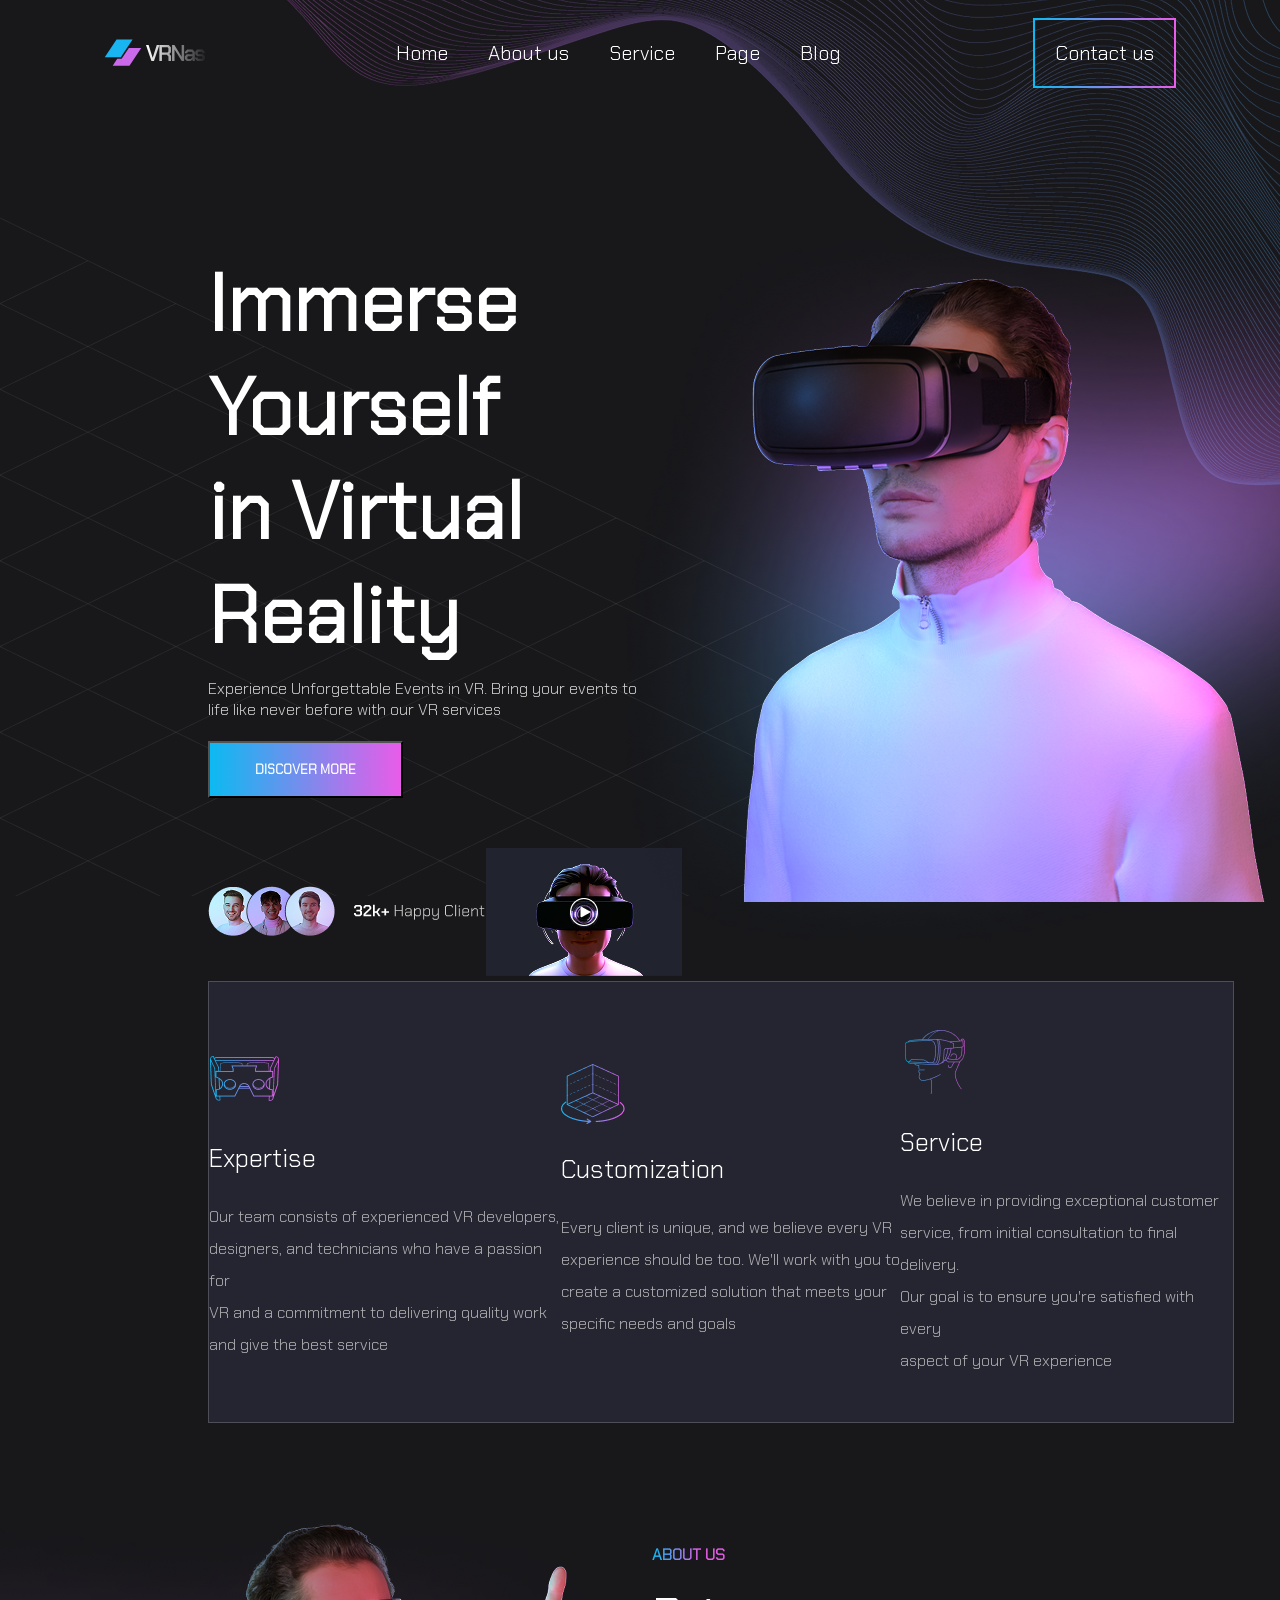
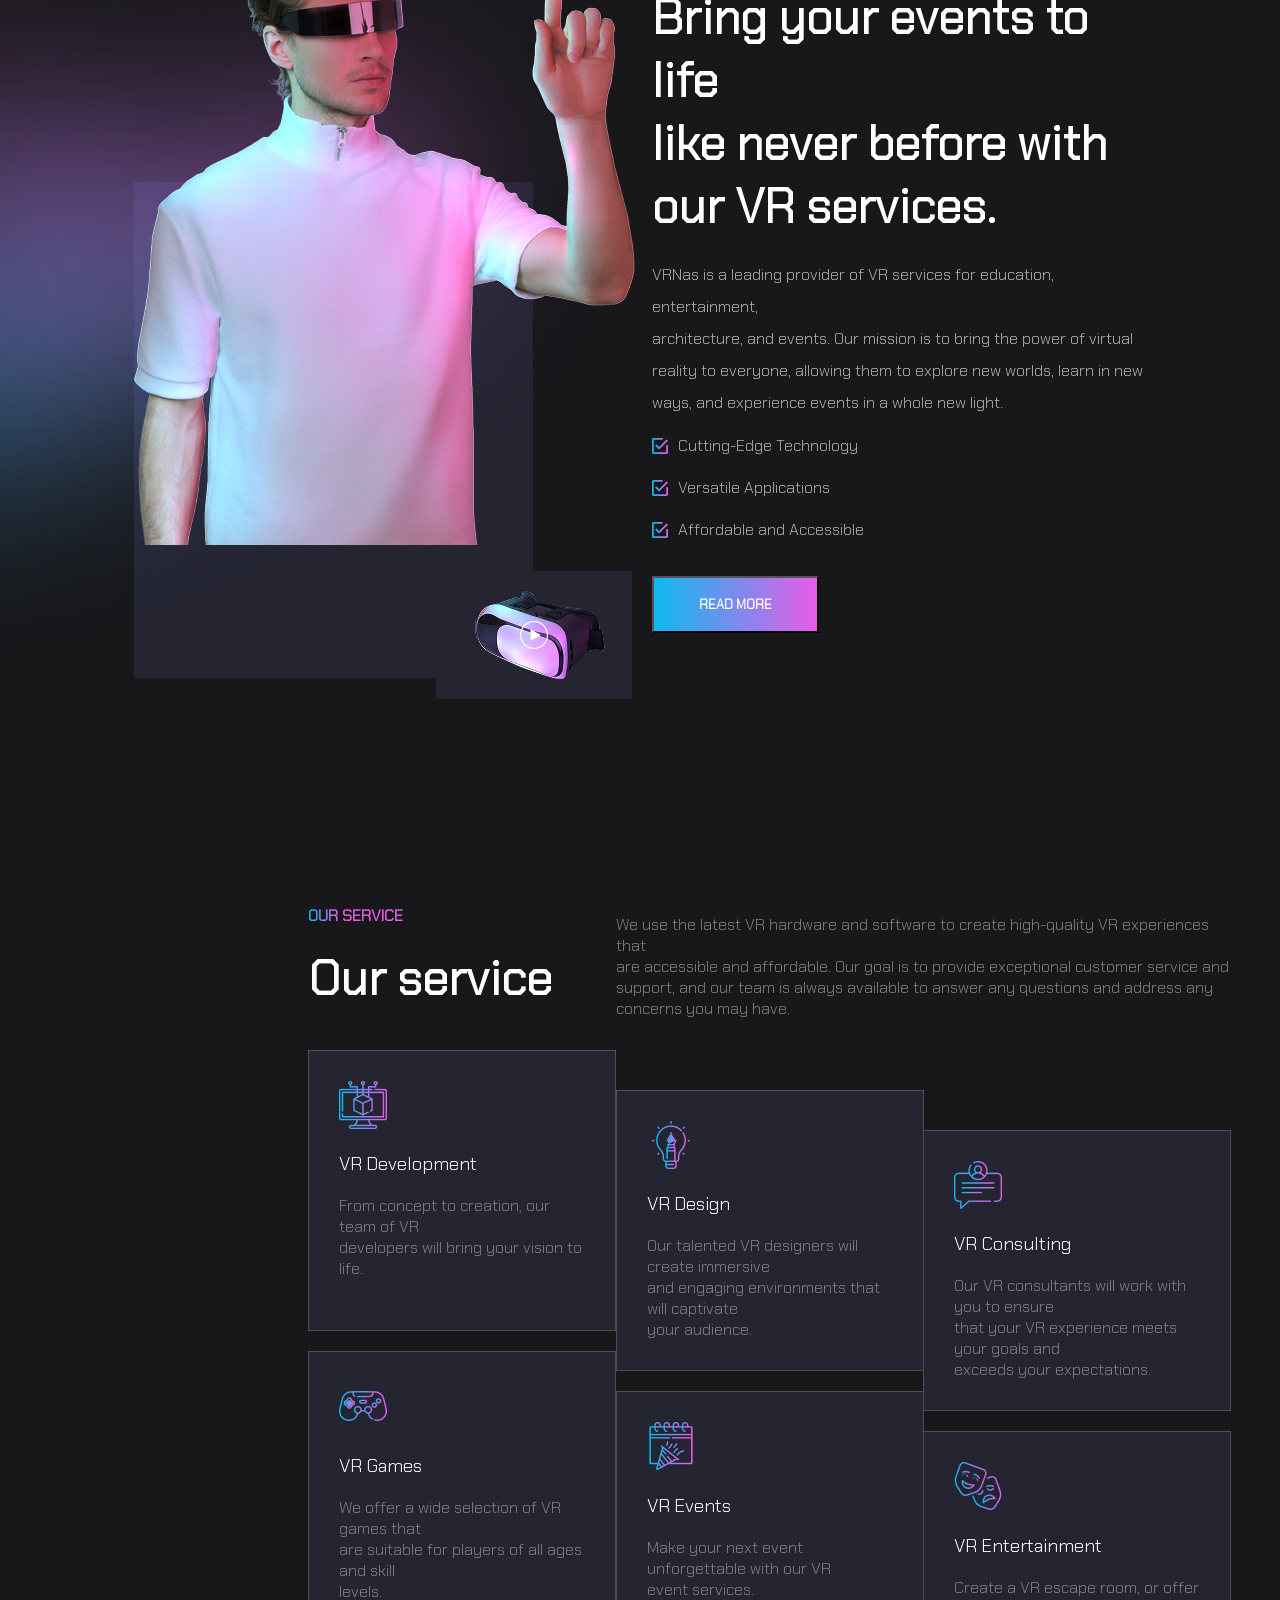
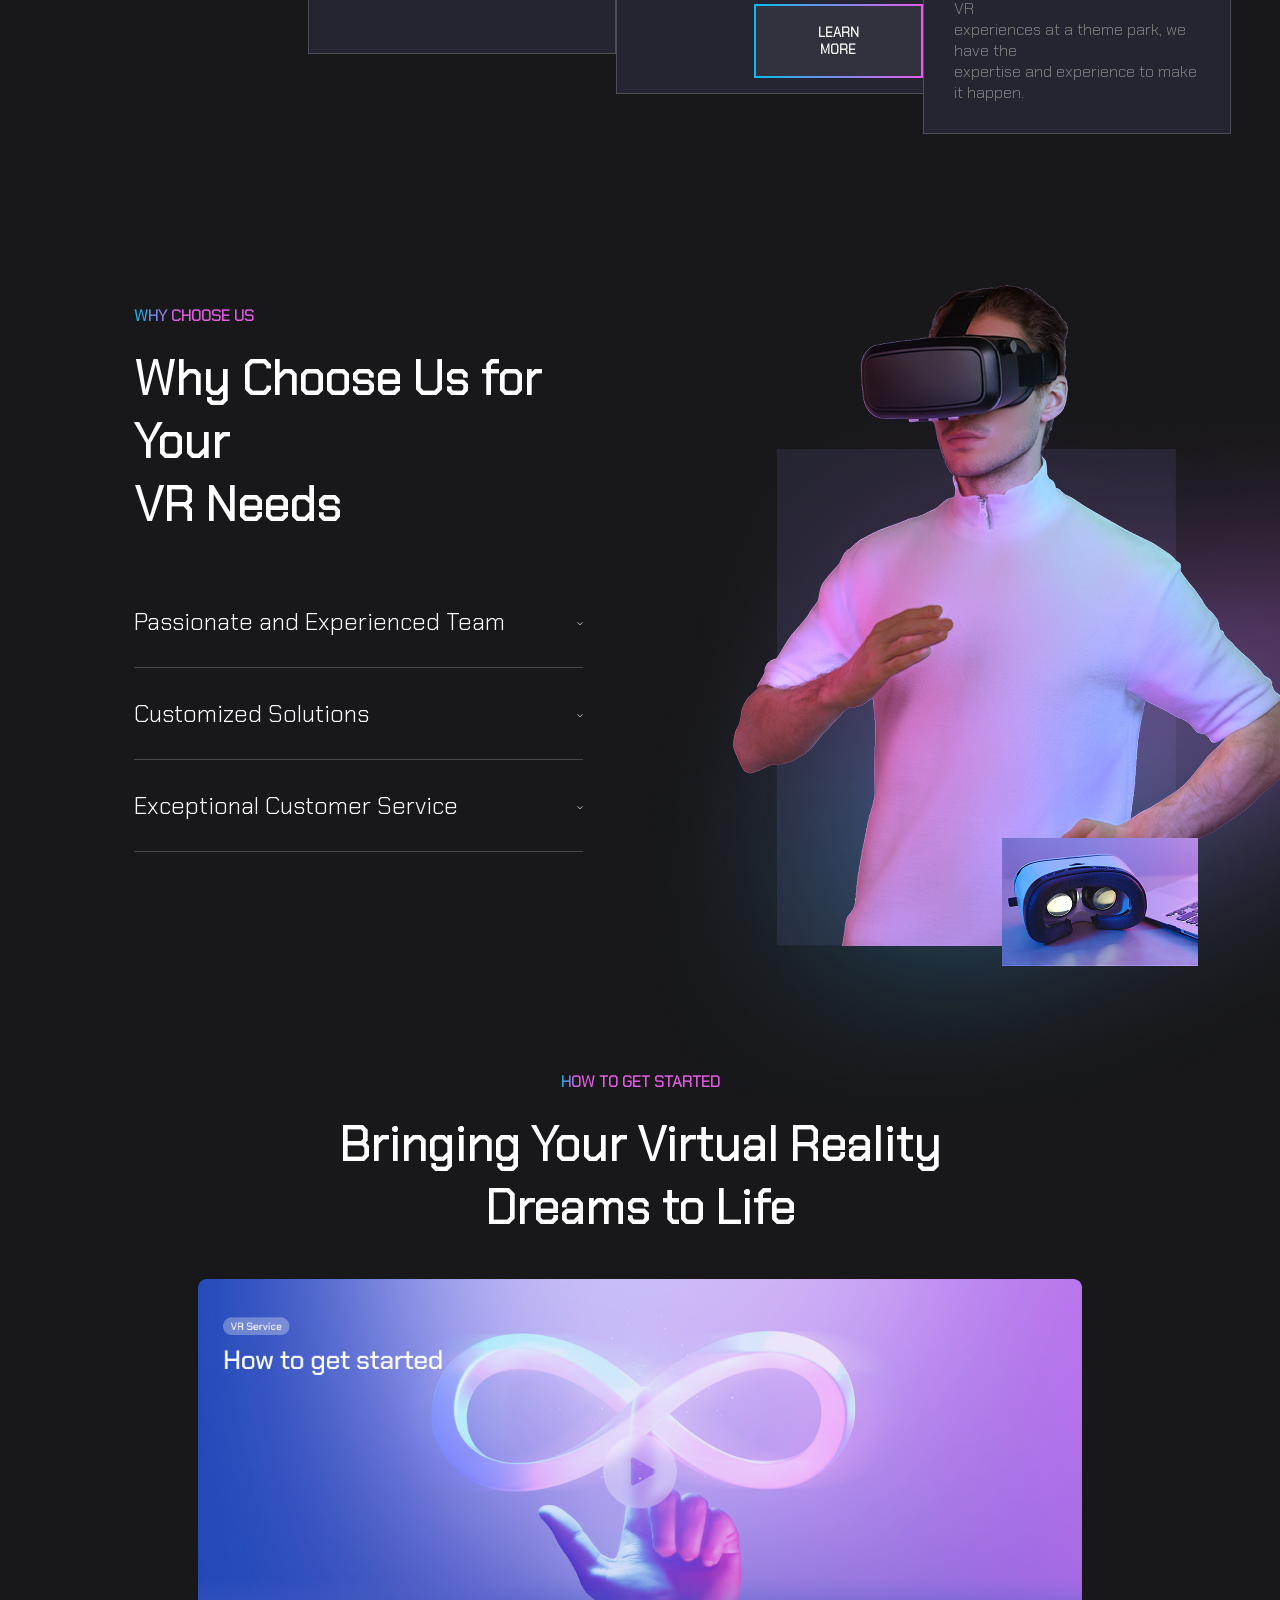
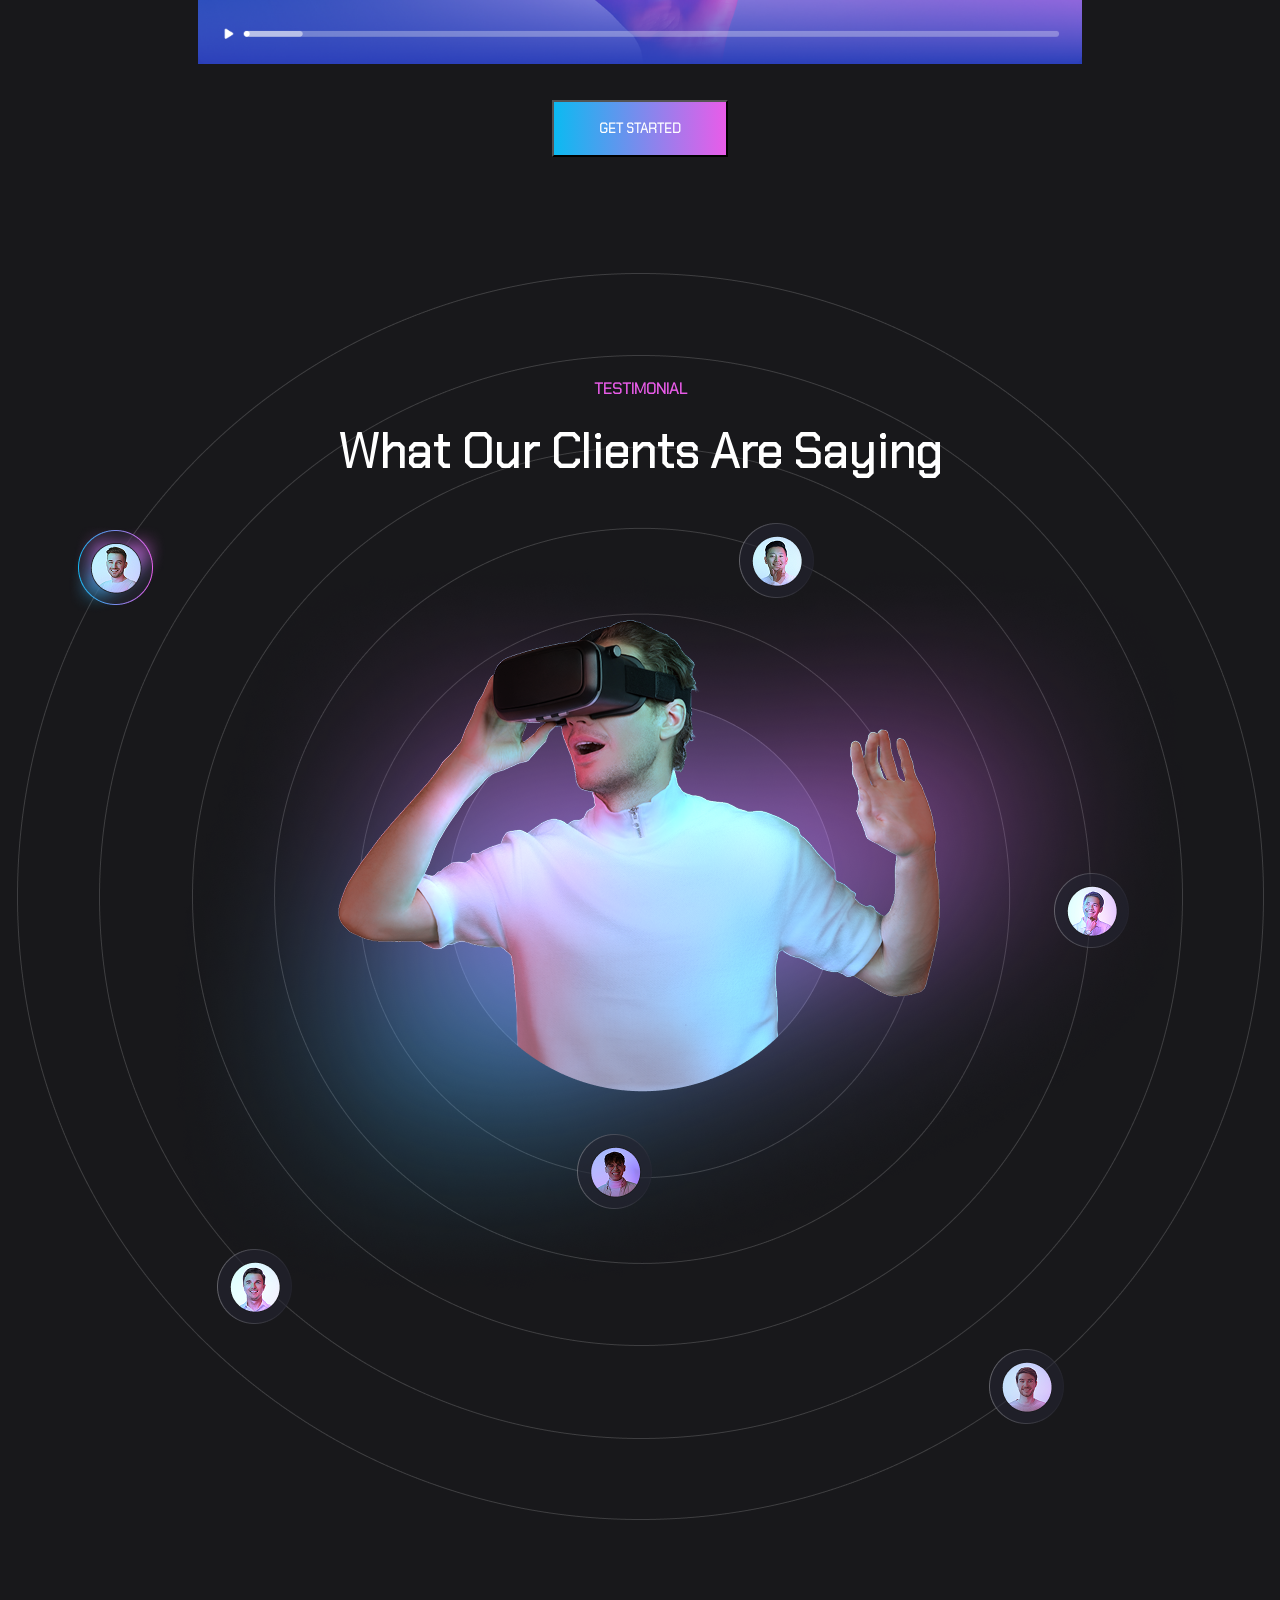
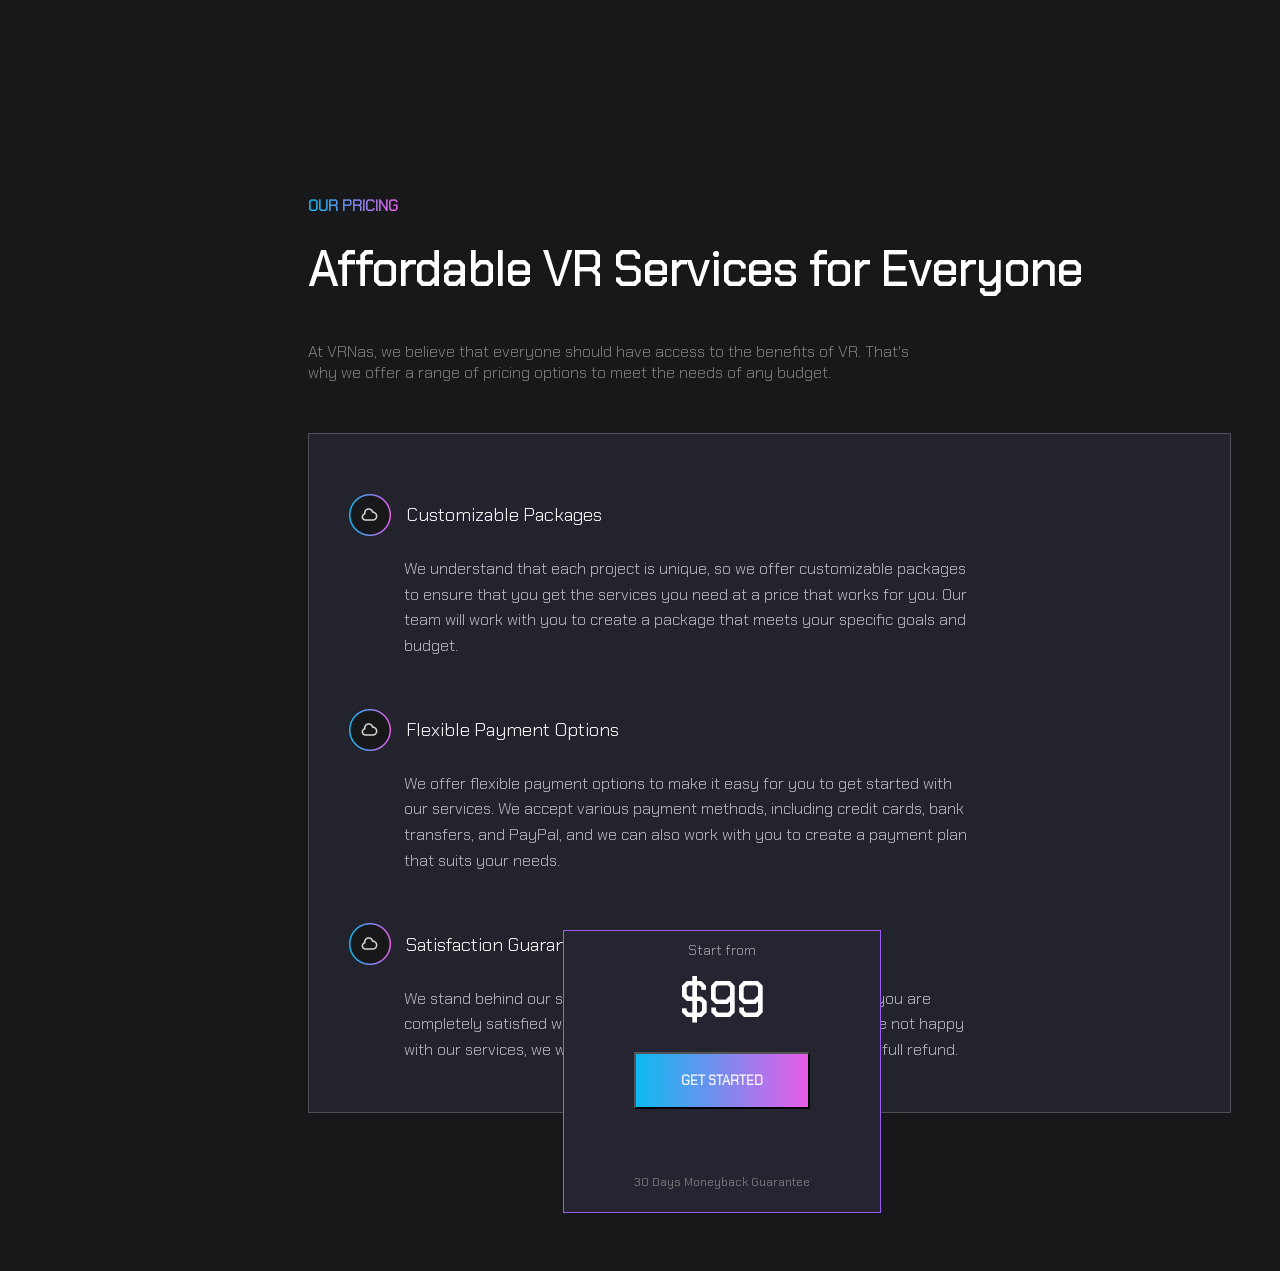
==== frontend/index.html @ 34534e42 "feat: main-OurPricing" ====
<!DOCTYPE html>
<html lang="en">
<head>
    <meta charset="UTF-8">
    <meta name="viewport" content="width=device-width, initial-scale=1.0">
    <title>VRNas</title>
    <link rel="stylesheet" href="css/main.css">
</head>
<body>
    <div class="header">
        <div class="header__logo">
            <svg xmlns="http://www.w3.org/2000/svg" width="101" height="30" viewBox="0 0 101 30" fill="none">
            <path d="M12.5394 1.53809H28.5614L16.782 19.2095H0.76001L12.5394 1.53809Z" fill="#19B5F1"/>
            <path d="M13.241 20.8474L8.67859 27.692H25.4606L37.24 10.0205H24.8538L17.6369 20.8474H13.241Z" fill="#CA6AEB"/>
            <path d="M42 7H44.6237L48.6687 19.8457H48.7124L52.7574 7H55.3811L49.9587 23H47.4224L42 7Z" fill="url(#paint0_linear_21_12730)"/>
            <path d="M67.0044 17.8343V23H64.4681V18.4743L62.8938 16.6686H57.9087V23H55.3724V7H64.6867L66.9169 9.35429V14.2686L65.3208 15.9371L67.0044 17.8343ZM57.9087 14.4743H63.5498L64.4243 13.56V10.1543L63.5498 9.24H57.9087V14.4743Z" fill="url(#paint1_linear_21_12730)"/>
            <path d="M68.0974 7H70.4151L77.6304 18.6343H77.6741V7H80.1011V23H77.7834L70.5681 11.3886H70.5244V23H68.0974V7Z" fill="url(#paint2_linear_21_12730)"/>
            <path d="M80.8762 20.9657V18.2686L82.8222 16.2571H88.4414V14.5657L87.6324 13.72H84.1996L83.3906 14.5657V15.2971H80.9637V13.9714L83.1939 11.6171H88.6381L90.8683 13.9714V23H88.6163V21.24L86.8671 23H82.8222L80.8762 20.9657ZM86.6266 20.9657L88.4414 19.1371V18.1771H84.0029L83.3032 18.8857V20.28L83.9591 20.9657H86.6266Z" fill="url(#paint3_linear_21_12730)"/>
            <path d="M91.2047 20.8743V19.48H93.6316V20.2114L94.2438 20.8743H97.9608L98.573 20.2114V18.9771L97.939 18.3143H93.2381L91.2921 16.2571V13.6971L93.2818 11.6171H98.7698L100.781 13.7429V15.1371H98.3544V14.4057L97.7422 13.7429H94.3313L93.7191 14.4057V15.5486L94.3532 16.2114H99.0322L101 18.2914V20.92L99.0103 23H93.2162L91.2047 20.8743Z" fill="url(#paint4_linear_21_12730)"/>
            <defs>
            <linearGradient id="paint0_linear_21_12730" x1="42" y1="13.5" x2="104" y2="20.5" gradientUnits="userSpaceOnUse">
            <stop stop-color="white"/>
            <stop offset="1" stop-color="white" stop-opacity="0"/>
            </linearGradient>
            <linearGradient id="paint1_linear_21_12730" x1="42" y1="13.5" x2="104" y2="20.5" gradientUnits="userSpaceOnUse">
            <stop stop-color="white"/>
            <stop offset="1" stop-color="white" stop-opacity="0"/>
            </linearGradient>
            <linearGradient id="paint2_linear_21_12730" x1="42" y1="13.5" x2="104" y2="20.5" gradientUnits="userSpaceOnUse">
            <stop stop-color="white"/>
            <stop offset="1" stop-color="white" stop-opacity="0"/>
            </linearGradient>
            <linearGradient id="paint3_linear_21_12730" x1="42" y1="13.5" x2="104" y2="20.5" gradientUnits="userSpaceOnUse">
            <stop stop-color="white"/>
            <stop offset="1" stop-color="white" stop-opacity="0"/>
            </linearGradient>
            <linearGradient id="paint4_linear_21_12730" x1="42" y1="13.5" x2="104" y2="20.5" gradientUnits="userSpaceOnUse">
            <stop stop-color="white"/>
            <stop offset="1" stop-color="white" stop-opacity="0"/>
            </linearGradient>
            </defs>
            </svg>
        </div>
        <div class="header__nav">
            <span>Home</span>
            <span>About us</span>
            <span>Service</span>
            <span>Page</span>
            <span>Blog</span>
        </div>
        <div class="header__contact">
            <span>Contact us</span>
        </div>
        <div class="header__corner-img">
            <img src="img/header/corner.png" alt="">
        </div>
    </div>

    <div class="main">
        <div class="main-top">
            <div class="main-top__text">
                <h1>Immerse Yourself <br> in Virtual Reality</h1>
                <span>Experience Unforgettable Events in VR. Bring your events to <br> life like never before with our VR services</span> <br> <br>
                <button>DISCOVER MORE</button>
                <div class="main-top__clients">
                    <div class="main-top__happyclients">
                        <img src="img/main/main-top/Happy Client.png" alt="">
                    </div>
                    <div class="main-top__clients-video">
                        <img src="img/main/main-top/Video.png" alt="">
                    </div>
                </div>
            </div>
            <div class="main-top__img">
                <img class="main-top__img main-top__img-man" src="img/main/main-top/man.png" alt="">
                <img class="main-top__img main-top__img-light" src="img/main/main-top/Light.png" alt="">
            </div>
            <div class="main-top__assets">
                <img src="img/main/main-top/Assets.png" alt="">
            </div>
        </div>
    </div>
    <div class="main-chooseUs">
        <div class="main-chooseUs__expertise">
            <img src="img/main/main-chooseUs/expertise.png" alt="">
            <h3>Expertise</h3>
            <span>Our team consists of experienced VR developers, <br>
                designers, and technicians who have a passion for <br>
                VR and a commitment to delivering quality work <br>
                and give the best service</span>
        </div>
        <div class="main-chooseUs__customization">
            <img src="img/main/main-chooseUs/customization.png" alt="">
            <h3>Customization</h3>
            <span>Every client is unique, and we believe every VR <br>
                 experience should be too. We'll work with you to <br>
                 create a customized solution that meets your <br>
                 specific needs and goals</span>
        </div>
        <div class="main-chooseUs__service">
            <img src="img/main/main-chooseUs/service.png" alt="">
            <h3>Service</h3>
            <span>We believe in providing exceptional customer <br>
                service, from initial consultation to final delivery. <br>
                Our goal is to ensure you're satisfied with every <br>
                aspect of your VR experience</span>
        </div>
    </div>
    <div class="main-aboutUs">
        <div class="main-aboutUs__img">
            <img class="main-aboutUs__img-man" src="img/main/main-aboutUs/man.png" alt="">
            <img class="main-aboutUs__img-BgMan" src="img/main/main-aboutUs/BgMan.png" alt="">
            <img class="main-aboutUs__img-LightBgMan" src="img/main/main-aboutUs/LightBgMan.png" alt="">
            <img class="main-aboutUs__img-video" src="img/main/main-aboutUs/Video.png" alt="">
        </div>
        <div class="main-aboutUs__text">
            <h4>ABOUT US</h4>
            <span>Bring your events to life <br>
                 like never before with <br>
                our VR services.</span>
            <br>
            <br>
            <span>VRNas is a leading provider of VR services for education, entertainment, <br>
                architecture, and events. Our mission is to bring the power of virtual <br>
                reality to everyone, allowing them to explore new worlds, learn in new <br>
                ways, and experience events in a whole new light.</span>
            <br>
            <div class="main-aboutUs__list">
                <ul>
                    <div class="main-aboutUs__list-fli">
                        <img src="img/main/main-aboutUs/marker.png" alt="">
                        <li>Cutting-Edge Technology</li>
                    </div>
                    <br>
                    <div class="main-aboutUs__list-sli">
                        <img src="img/main/main-aboutUs/marker.png" alt="">
                        <li>Versatile Applications</li>
                    </div>
                    <br>
                    <div class="main-aboutUs__list-tli">
                        <img src="img/main/main-aboutUs/marker.png" alt="">
                        <li>Affordable and Accessible</li>
                    </div>
                </ul>
            </div>
            <button>READ MORE</button>
        </div>
    </div>
    <div class="main-ourService">
        <div class="main-ourService__header">
            <h4>OUR SERVICE</h4>
            <h2>Our service</h2>
        </div>
        <div class="main-ourService__text">
            <span>We use the latest VR hardware and software to create high-quality VR experiences that <br>
                are accessible and affordable. Our goal is to provide exceptional customer service and <br>
                support, and our team is always available to answer any questions and address any <br>
                concerns you may have.</span>
        </div>
        <div class="main-ourService__fblock">
            <img src="img/main/main-ourService/development.png" alt="">
            <h3>VR Development</h3>
            <span>From concept to creation, our team of VR <br>
                developers will bring your vision to life.</span>
        </div>
        <div class="main-ourService__sblock">
            <img src="img/main/main-ourService/design.png" alt="">
            <h3>VR Design</h3>
            <span>Our talented VR designers will create immersive <br>
                and engaging environments that will captivate <br>
                your audience.</span>
        </div>
        <div class="main-ourService__tblock">
            <img src="img/main/main-ourService/consulting.png" alt="">
            <h3>VR Consulting</h3>
            <span>Our VR consultants will work with you to ensure <br>
                that your VR experience meets your goals and <br>
                exceeds your expectations.</span>
        </div>
        <div class="main-ourService__foblock">
            <img src="img/main/main-ourService/games.png" alt="">
            <h3>VR Games</h3>
            <span>We offer a wide selection of VR games that <br>
                are suitable for players of all ages and skill <br>
                levels.</span>
        </div>
        <div class="main-ourService__fiblock">
            <img src="img/main/main-ourService/events.png" alt="">
            <h3>VR Events</h3>
            <span>Make your next event unforgettable with our VR <br>
            event services.</span>
            <button>LEARN MORE</button>
        </div>
        <div class="main-ourService__sixblock">
            <img src="img/main/main-ourService/entertaiment.png" alt="">
            <h3>VR Entertainment</h3>
            <span>Create a VR escape room, or offer VR <br>
                experiences at a theme park, we have the <br>
                expertise and experience to make it happen.</span>
        </div>
    </div>
    <div class="main-whyChooseUs">
        <div class="main-whyChooseUs__text">
            <h4>WHY CHOOSE US</h4>
            <h2>Why Choose Us for Your <br>
            VR Needs</h2>
            <span>Passionate and Experienced Team</span>
            <span>Customized Solutions</span>
            <span>Exceptional Customer Service</span>
        </div>
        <div class="main-whyChooseUs__img">
            <img class="main-whyChooseUs__img-Bgman" src="img/main/main-whyChooseUs/BgMan.png" alt="">
            <img class="main-whyChooseUs__img-man" src="img/main/main-whyChooseUs/man.png" alt="">
            <img class="main-whyChooseUs__img-BgLightMan" src="img/main/main-whyChooseUs/BgLightMan.png" alt="">
            <img class="main-whyChooseUs__img-Video" src="img/main/main-whyChooseUs/Video.png" alt="">
        </div>
    </div>
    <div class="main-HowToGetStarted">
        <h4>HOW TO GET STARTED</h4>
        <h2>Bringing Your Virtual Reality</h2>  
        <h2>Dreams to Life</h2>
        <div class="main-HowToGetStarted__img">
            <img src="img/main/main-HowToGetStarted/Video.png" alt="">
        </div>
        <button>GET STARTED</button>
    </div>
    <div class="main-testimonial">
        <div class="main-testimonial__text">
            <h4>TESTIMONIAL</h4>
            <h2>What Our Clients Are Saying</h2>
        </div>
        <div class="main-testimonial__img">
            <img class="main-testimonial__img-man" src="img/main/main-testimonial/man.png" alt="">
            <img class="main-testimonial__img-1avatar" src="img/main/main-testimonial/1Avatar.png" alt="">
            <img class="main-testimonial__img-2avatar" src="img/main/main-testimonial/2Avatar.png" alt="">
            <img class="main-testimonial__img-3avatar" src="img/main/main-testimonial/3Avatar.png" alt="">
            <img class="main-testimonial__img-4avatar" src="img/main/main-testimonial/4Avatar.png" alt="">
            <img class="main-testimonial__img-5avatar" src="img/main/main-testimonial/5Avatar.png" alt="">
            <img class="main-testimonial__img-6avatar" src="img/main/main-testimonial/6Avatar.png" alt="">
        </div>
    </div>
    <div class="main-OurPricing">
        <div class="main-OurPricing__text">
            <h4>OUR PRICING</h4>
            <h2>Affordable VR Services for Everyone</h2>
            <span>At VRNas, we believe that everyone should have access to the benefits of VR. That's <br>
                why we offer a range of pricing options to meet the needs of any budget.</span>
        </div>
        <div class="main-OurPricing__grid">
            <div class="main-OurPricing__grid-customizable">
                <div>
                    <img src="img/main/main-OurPricing/IconCustomizable.png" alt="">
                    <h3>Customizable Packages</h3>
                </div>
                <span>We understand that each project is unique, so we offer customizable packages <br>
                    to ensure that you get the services you need at a price that works for you. Our <br>
                    team will work with you to create a package that meets your specific goals and <br>
                    budget.</span>
            </div>
            <div class="main-OurPricing__grid-flexible">
                <div>
                    <img src="img/main/main-OurPricing/IconFlexible.png" alt="">
                    <h3>Flexible Payment Options</h3>
                </div>
                <span>We offer flexible payment options to make it easy for you to get started with <br>
                    our services. We accept various payment methods, including credit cards, bank <br>
                    transfers, and PayPal, and we can also work with you to create a payment plan <br>
                    that suits your needs.</span>
            </div>
            <div class="main-OurPricing__grid-satisfaction">
                <div>
                    <img src="img/main/main-OurPricing/IconSatisfaction.png" alt="">
                    <h3>Satisfaction Guarantee</h3>
                </div>
                <span>We stand behind our services and are committed to ensuring that you are <br>
                    completely satisfied with the final product. If for any reason you are not happy <br>
                    with our services, we will work with you to make it right or provide a full refund.</span>
            </div>
        </div>
        <div class="main-OurPricing__card">
            <span>Start from</span>
            <h2>$99</h2>
            <button>GET STARTED</button>
            <p>30 Days Moneyback Guarantee</p>
        </div>
    </div>
</body>
</html>
---- frontend/css/main.css ----
/* * {border: 1px solid red;} */


@font-face {
    font-family: 'Chakra Petch';
    src: url('../fonts/chakra_petch/ChakraPetch-Light.ttf') format('truetype');
}

body{
    background-color: rgba(24, 24, 27, 1);
    display: flex;
    justify-content: center;
    flex-direction: column;      
    overflow-x: hidden;
}

.header{
    display: flex;
    justify-content: space-around;
    width: 100%;
    height: 10vh;
}

.header__logo{
    display: flex;
    align-items: center;
}

.header__nav span,
.header__contact span{
    color: rgba(255, 255, 255, 1);
    font-family: 'Chakra Petch', sans-serif;
    font-size: 20px;
    font-weight: 300;
    display: flex;
    align-items: center;
}

.header__nav{
    display: flex;
    flex-direction: row;
    align-items: center;
    gap: 40px;
}

.header__contact{
    display: flex;
    align-items: center;
    align-self: center;
    padding: 20px;
    border: 2px solid;
    border-image: linear-gradient(to right, rgba(12, 186, 241, 1), rgba(233, 92, 233, 1)) 1;
    flex-direction: row;
}

.header__corner-img {
    position: absolute;
    top: 0;
    right: 0;
    z-index: -1;
}

.header__corner-img img{
    transform: rotate(180deg);
    width: 100%;
    height: auto; 
}

.main-top{
    display: grid;
    grid-template-columns: repeat(2, 1fr);
    grid-template-rows: 1fr;
    grid-column-gap: 0px;
    grid-row-gap: 0px;
    margin-left: 200px;
    margin-top: 100px;
}

.main-top__img {
  position: relative;
  display: flex;
  justify-content: center;
  align-items: center;
}

.main-top__img-man {
  position: relative;
  z-index: 2;
}

.main-top__img-light {
  position: absolute;
  top: 50%;
  left: 55%;
  transform: translate(-50%, -50%);
  z-index: 1;
}

.main-top__text {grid-area: 1 / 1 / 2 / 2;}
.main-top__img {grid-area: 1 / 2 / 2 / 3;}

.main-top__img{
    height: auto;
}

.main-top__text{
    font-family: 'Chakra Petch', sans-serif;
    color:white;
}

.main-top__text h1{
    font-size: 80px ;
    margin-bottom: 10px;
}

.main-top__text span{
    color: rgba(209, 209, 209, 1);
}

.main-top__text button,
.main-aboutUs__text button,
.main-HowToGetStarted button,
.main-OurPricing__card button{
    padding: 18px 45px;
    font-family: 'Chakra Petch', sans-serif;
    background: linear-gradient(to right, rgba(12, 186, 241, 1), rgba(233, 92, 233, 1));
    color: rgba(255, 255, 255, 1);
    font-weight: bold;
    margin-bottom: 50px;
}

.main-top__clients{
    display: grid;
    grid-template-columns: repeat(2, 1fr);
    grid-template-rows: 1fr;
    place-items: center;
    justify-items: start;
}

.main-top__assets {
    position: absolute;
    bottom: 0;
    left: 0;
    z-index: -1; 
}

.main-chooseUs{
    display: grid;
    grid-template-columns: auto auto auto;
    justify-content: space-around;
    align-items: center;
    width: 81%;
    height: auto;
    background-color: rgba(37, 37, 50);
    margin: 0 0 0 200px;
    padding: 5vh 0;
    border: 1px solid #4e4e59;
}

.main-chooseUs__expertise{grid-area: 1 / 1 / 2 / 2;}
.main-chooseUs__customization{grid-area: 1 / 2 / 2 / 3;}
.main-chooseUs__service{grid-area: 1 / 3 / 2 / 4;}

.main-chooseUs h3{
    font-family: 'Chakra Petch', sans-serif;
    color:rgba(255, 255, 255, 1);
    font-weight: normal;
    font-size: 1.6rem;
}

.main-chooseUs span{
    font-family: 'Chakra Petch', sans-serif;
    color: #b0b0b2;
    line-height: 2;
}

.main-aboutUs,
.main-whyChooseUs{
    display: grid;
    grid-template-columns: auto auto;
    justify-content: space-around;
    width: 80%;
    margin: 100px auto;
}

.main-aboutUs__img, .main-whyChooseUs__text{grid-area: 1 / 1 / 2 / 2;}
.main-aboutUs__text, .main-whyChooseUs__img{grid-area: 1 / 2 / 2 / 3;}

.main-aboutUs__img,
.main-whyChooseUs__img{
    position: relative;
    width: 100%;
    height: 100%;
}

.main-aboutUs__img-man{
    position: relative;
    z-index: 3; 
}

.main-aboutUs__img-BgMan{
    position: absolute;
    bottom: 4px;
    left: 0;
    z-index: 1; 
}

.main-aboutUs__img-LightBgMan{
    position: absolute;
    bottom: 0px;
    right: 0px;
    z-index: 2;  
}

.main-aboutUs__img-video {
    position: absolute;
    bottom: -80px;
    left: 400px;
    transform: translate(-50%, -50%);
    z-index: 4; 
}

.main-aboutUs__text{
    font-family: 'Chakra Petch', sans-serif;
    color: #b0b0b2;
}

.main-aboutUs__text h4{
    background: linear-gradient(to right, rgba(12, 186, 241, 1) 0%, rgba(233, 92, 233, 1) 10%);
    -webkit-background-clip: text;
    background-clip: text;
    color: transparent;
}

.main-aboutUs__text span:first-of-type{
    color:rgba(255, 255, 255, 1);
    font-size: 48px;
    font-weight: bold;
}

.main-aboutUs__text span:nth-child(5){
    color:#b0b0b2;
    line-height: 2;
}

.main-aboutUs__list ul{list-style-type: none; padding: 0;}

.main-aboutUs__list-fli,
.main-aboutUs__list-sli,
.main-aboutUs__list-tli{
    display: flex;
    align-items: center;
    gap: 10px;
}

.main-aboutUs__text button{margin-top: 20px;}

.main-ourService{
    display: grid;
    grid-template-columns: repeat(3, 1fr);
    width: 73%;
    margin: 100px auto 150px 300px;
}

.main-ourService__header{grid-area: 1 / 1 / 2 / 2;}
.main-ourService__text{grid-area: 1 / 2 / 2 / 4;}
.main-ourService__fblock{grid-area: 2 / 1 / 3 / 2;}
.main-ourService__sblock{grid-area: 2 / 2 / 3 / 3;}
.main-ourService__tblock{grid-area: 2 / 3 / 3 / 4;}
.main-ourService__foblock{grid-area: 3 / 1 / 4 / 2;}
.main-ourService__fiblock{grid-area: 3 / 2 / 4 / 3;}
.main-ourService__sixblock{grid-area: 3 / 3 / 4 / 4;}

.main-ourService__header h4,
.main-whyChooseUs__text h4,
.main-HowToGetStarted h4,
.main-testimonial__text h4,
.main-OurPricing__text h4{
    font-family: 'Chakra Petch', sans-serif;
    background: linear-gradient(to right, rgba(12, 186, 241, 1) 0%, rgba(233, 92, 233, 1) 10%);
    -webkit-background-clip: text;
    background-clip: text;
    color: transparent;
}

.main-ourService__header h2,
.main-whyChooseUs__text h2,
.main-HowToGetStarted h2,
.main-testimonial__text h2,
.main-OurPricing__text h2{
    font-family: 'Chakra Petch', sans-serif;
    color: white;
    font-size: 3rem;
    margin-top: 0px;
}

.main-ourService__text span,
.main-ourService__fblock span,
.main-ourService__sblock span,
.main-ourService__tblock span,
.main-ourService__foblock span,
.main-ourService__fiblock span,
.main-ourService__sixblock span,
.main-OurPricing__text span,
.main-OurPricing__grid-customizable span,
.main-OurPricing__grid-flexible span,
.main-OurPricing__grid-satisfaction span{
    font-family: 'Chakra Petch', sans-serif;
    color: #818181;
}

.main-ourService__text h3,
.main-ourService__fblock h3,
.main-ourService__sblock h3,
.main-ourService__tblock h3,
.main-ourService__foblock h3,
.main-ourService__fiblock h3,
.main-ourService__sixblock h3,
.main-OurPricing__grid-customizable h3,
.main-OurPricing__grid-flexible h3,
.main-OurPricing__grid-satisfaction h3{
    font-family: 'Chakra Petch', sans-serif;
    color: rgba(255, 255, 255, 1);
    font-weight: normal;
}

.main-ourService__text{
    display: flex;
    justify-content: center;
    align-items: center;
}

.main-ourService__fblock,
.main-ourService__sblock,
.main-ourService__tblock,
.main-ourService__foblock,
.main-ourService__fiblock,
.main-ourService__sixblock{
    background-color: rgba(37, 37, 50);
    width: 80%;
    border: 1px solid #4e4e59;
    height: auto;
    padding: 30px;
}

.main-ourService__fblock {
    transform: translateY(0px);
}

.main-ourService__sblock {
    transform: translateY(40px);
}

.main-ourService__tblock {
    transform: translateY(80px);
}

.main-ourService__foblock {
    transform: translateY(20px);
}

.main-ourService__fiblock {
    transform: translateY(60px);
    position: relative;
}

.main-ourService__sixblock {
    transform: translateY(100px);
}

.main-ourService__fiblock button{
    border: 2px solid;
    border-image: linear-gradient(to right, rgba(12, 186, 241, 1), rgba(233, 92, 233, 1)) 1;
    background: rgba(255, 255, 255, 0.06);
    padding: 18px 45px;
    font-family: 'Chakra Petch', sans-serif;
    color: rgba(255, 255, 255, 1);
    font-weight: bold;
    position: absolute;
    bottom: 15px;
}

.main-whyChooseUs__img-man{
    position: relative;
    z-index: 3; 
    left: 150px;
}

.main-whyChooseUs__img-Bgman{
    position: absolute;
    bottom: 4px;
    right: -30px;
    z-index: 1; 
}

.main-whyChooseUs__img-BgLightMan{
    position: absolute;
    top: 80px;
    left: 30px;
    z-index: 2;  
}

.main-whyChooseUs__img-Video {
    position: absolute;
    bottom: -80px;
    right: -150px;
    transform: translate(-50%, -50%);
    z-index: 4; 
}

.main-whyChooseUs__text span {
    font-family: 'Chakra Petch', sans-serif;
    color: rgba(255, 255, 255, 1);
    display: flex;
    justify-content: space-between;
    align-items: center;
    width: 100%;
    padding: 30px 0;
    border-bottom: 0.5px solid rgba(255, 255, 255, 0.2);
    font-size: 24px;
}

.main-whyChooseUs__text span::after {
    content: '⌵';
    font-size: 10px;
    color: rgba(255, 255, 255);
}

.main-HowToGetStarted,
.main-testimonial{
    display: flex;
    flex-direction: column;
    margin: 0 auto 150px auto;
    justify-content: center;
    align-items: center;
    width: 100%;
}

.main-HowToGetStarted h2:nth-child(2){
    margin-bottom: 0;
}

.main-HowToGetStarted__img{
    display: flex;
    justify-content: center;
    width: 100%;
}

.main-HowToGetStarted__img img{
    z-index: 0;
    width: 70%;
    height: auto;
    margin-bottom: 4vh;
}

.main-testimonial__img{
    position: relative;
    top: -250px;
    right: 0;
}

.main-testimonial__text > h4,
.main-testimonial__text > h2{
    text-align: center;
}

.main-testimonial__img-man{
    position: relative;
    z-index: 1;
}

.main-testimonial__img-1avatar,
.main-testimonial__img-2avatar,
.main-testimonial__img-3avatar,
.main-testimonial__img-4avatar,
.main-testimonial__img-5avatar,
.main-testimonial__img-6avatar{
    position: absolute;
    z-index: 2;
}

.main-testimonial__img-1avatar{
    left: 50px;
    top: 250px;
}

.main-testimonial__img-2avatar{
    right: 450px;
    top: 250px;
}

.main-testimonial__img-3avatar{
    left: 200px;
    bottom: 200px;
}

.main-testimonial__img-4avatar{
    left: 560px;
    bottom: 315px;
}

.main-testimonial__img-5avatar{
    right: 135px;
    top: 600px;
}

.main-testimonial__img-6avatar{
    right: 200px;
    bottom: 100px;
}

.main-testimonial{
    margin-bottom: 0;
}

.main-OurPricing{
    display: flex;
    justify-content: center;
    flex-direction: column;
    width: 73%;
    margin: 0 auto 150px 300px;
    position: relative;
}

.main-OurPricing__grid {
    background-color: rgba(37, 37, 50, 0.81);
    display: grid;
    grid-template-columns: 1fr;
    border: 1px solid #4e4e59;
    padding: 50px 40px;
    row-gap: 40px;
    margin-top: 50px;
}

.main-OurPricing__grid-customizable,
.main-OurPricing__grid-flexible,
.main-OurPricing__grid-satisfaction {
    display: flex;
    flex-direction: column;
}

.main-OurPricing__grid-customizable div,
.main-OurPricing__grid-flexible div,
.main-OurPricing__grid-satisfaction div {
    display: flex;
    align-items: center;
    gap: 15px; 
    width: 100%;
}

.main-OurPricing__grid span {
    margin-left: 55px;
    margin-top: 10px;
    line-height: 1.6;
    color: #bcbcc2;
}

.main-OurPricing__card {
    border: 1px solid #9b5cf6;
    padding: 10px 70px;
    text-align: center;
    background: rgba(37, 37, 50);
    align-self: center;
    position: absolute;
    right: 350px; 
    bottom: -100px;
}

.main-OurPricing__card span {
    font-family: 'Chakra Petch', sans-serif;
    color: #aaa;
    font-size: 14px;
}

.main-OurPricing__card h2 {
    font-family: 'Chakra Petch', sans-serif;
    font-size: 48px;
    margin: 10px 0 20px;
    color: #fff;
}

.main-OurPricing__card p {
    font-family: 'Chakra Petch', sans-serif;
    margin-top: 15px;
    font-size: 12px;
    color: #888;
}
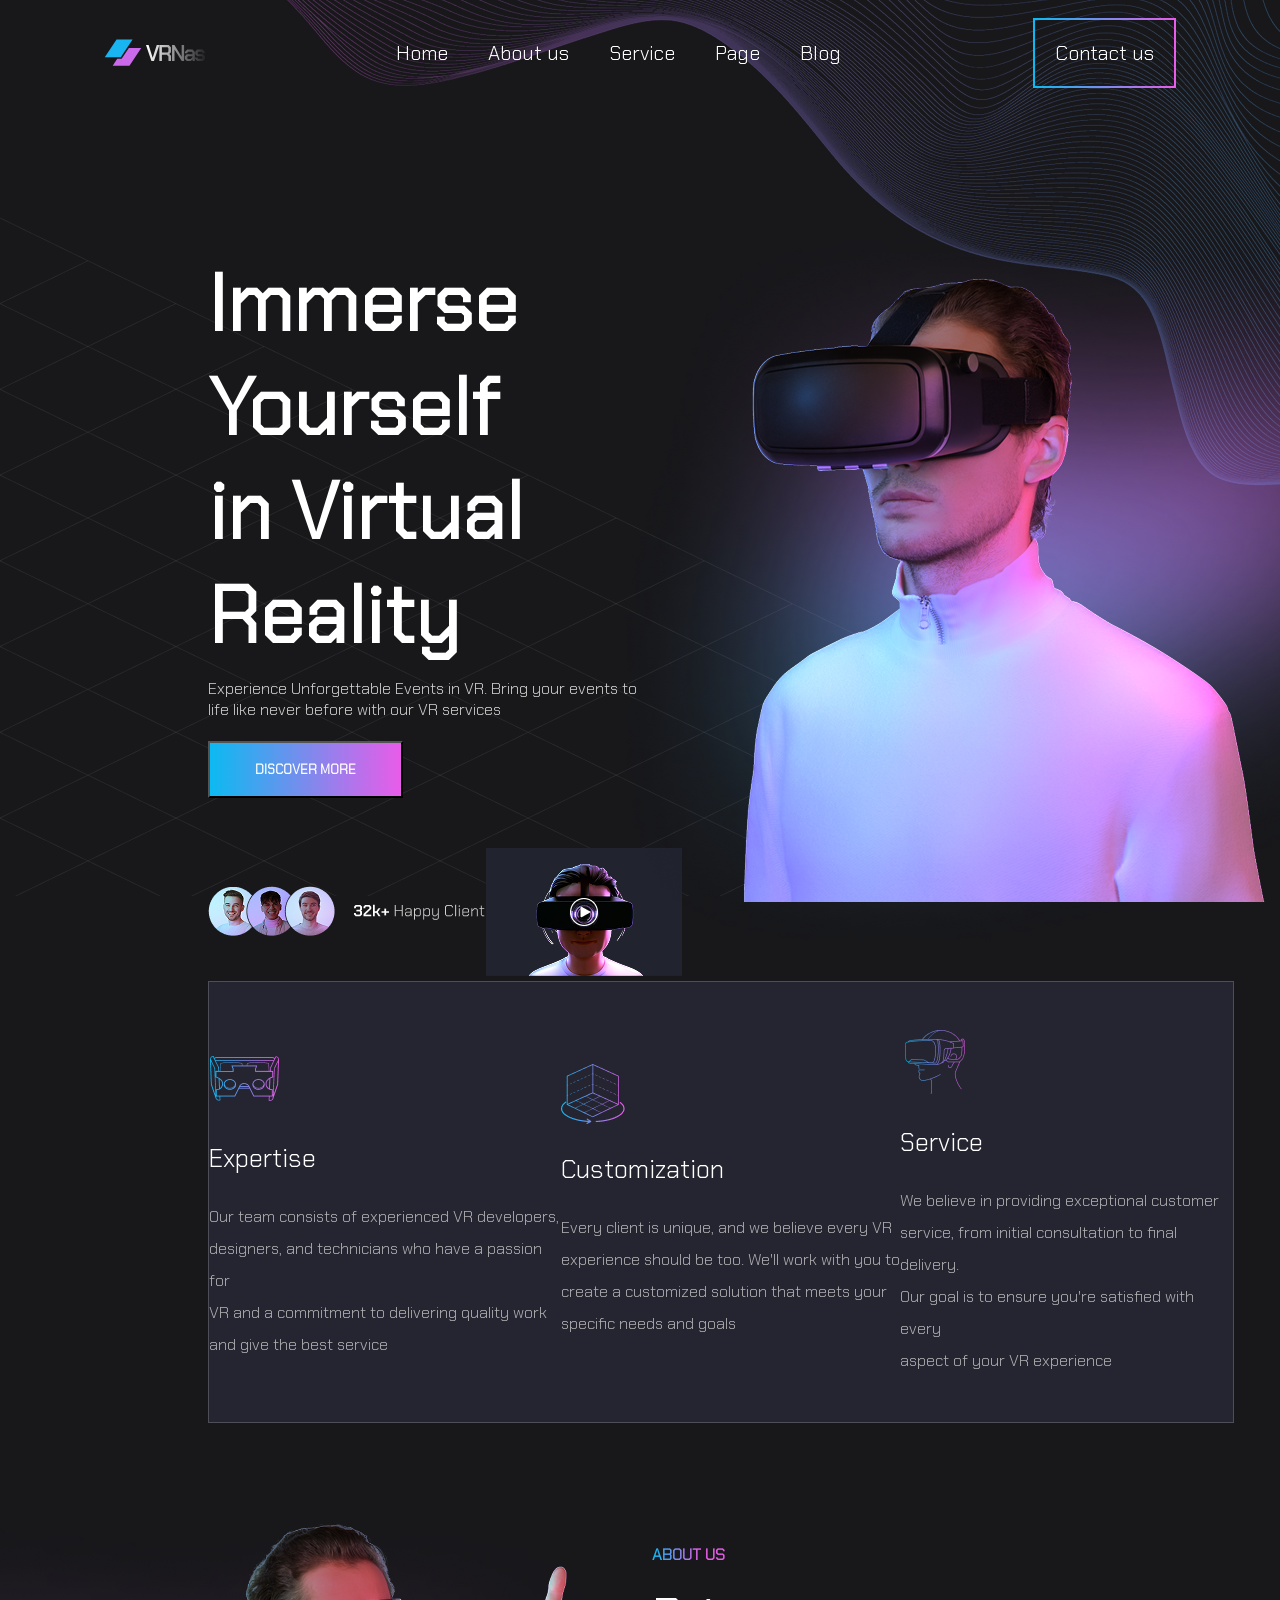
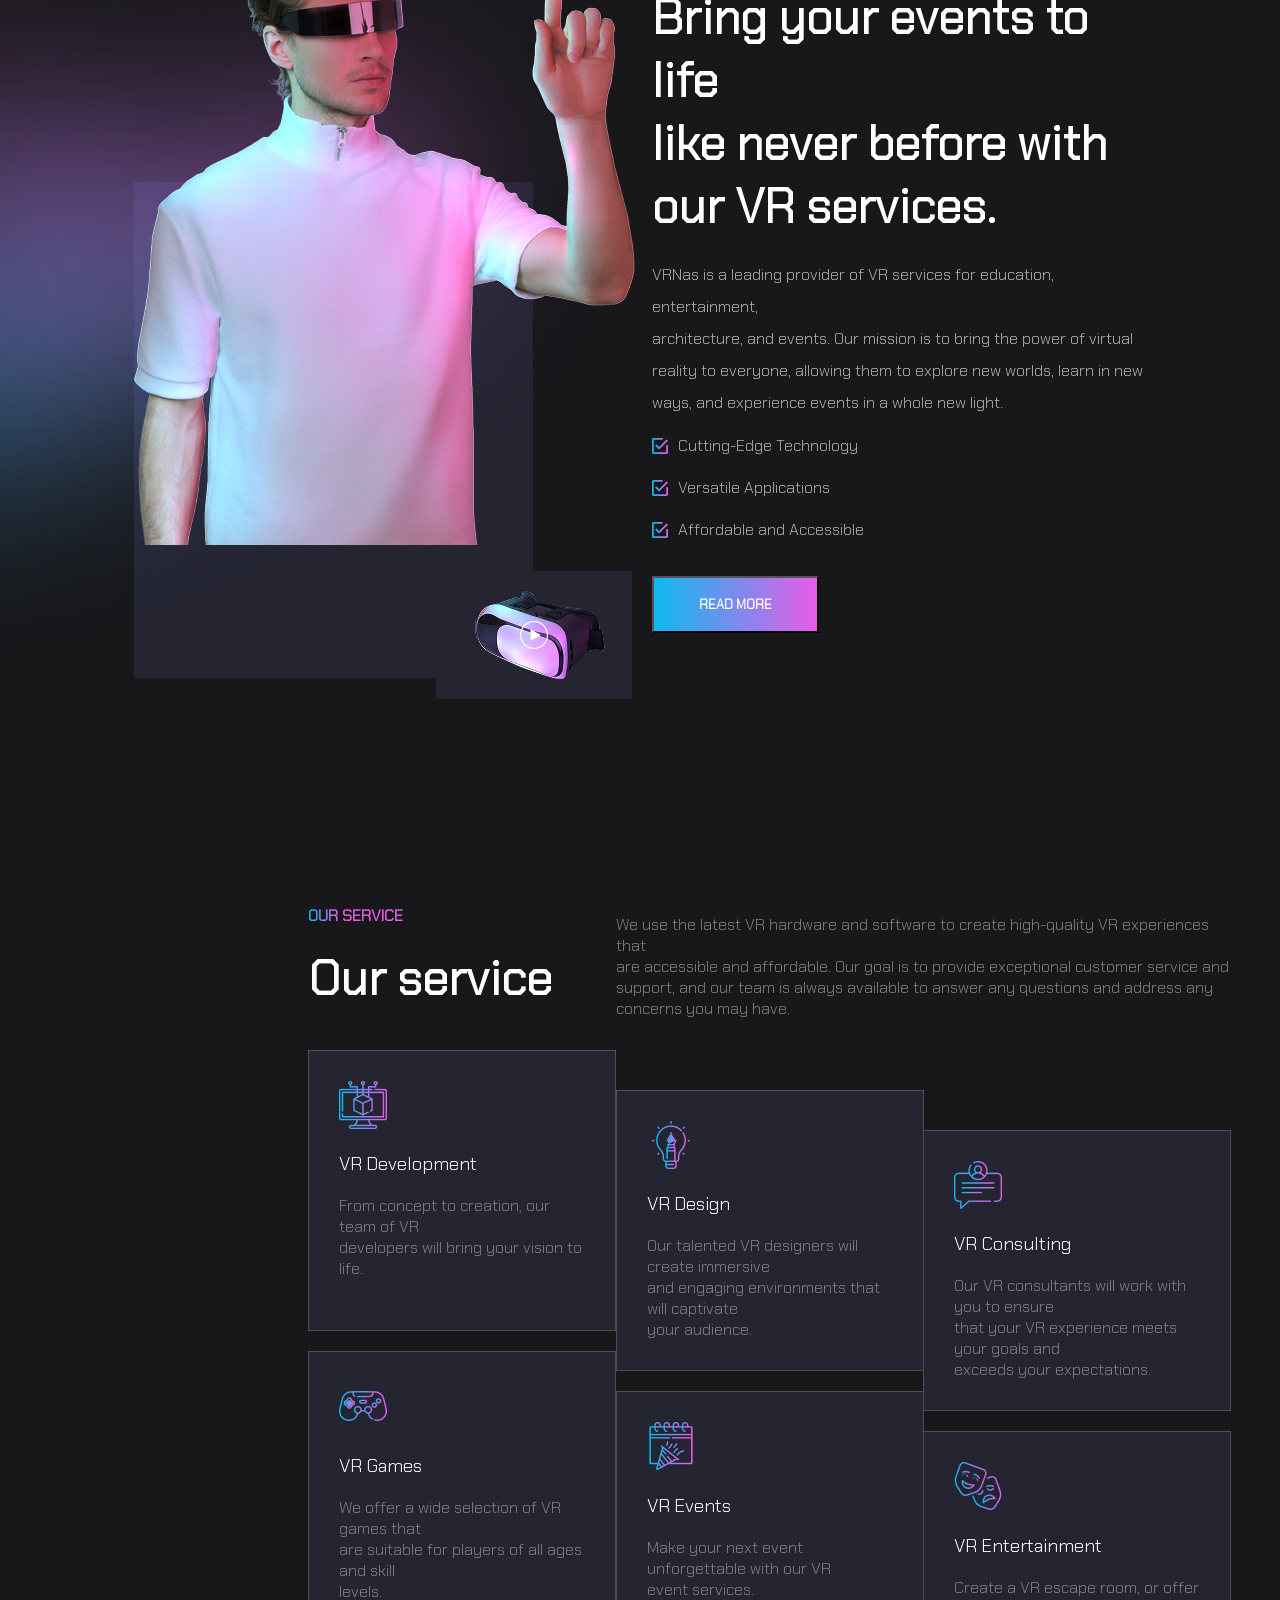
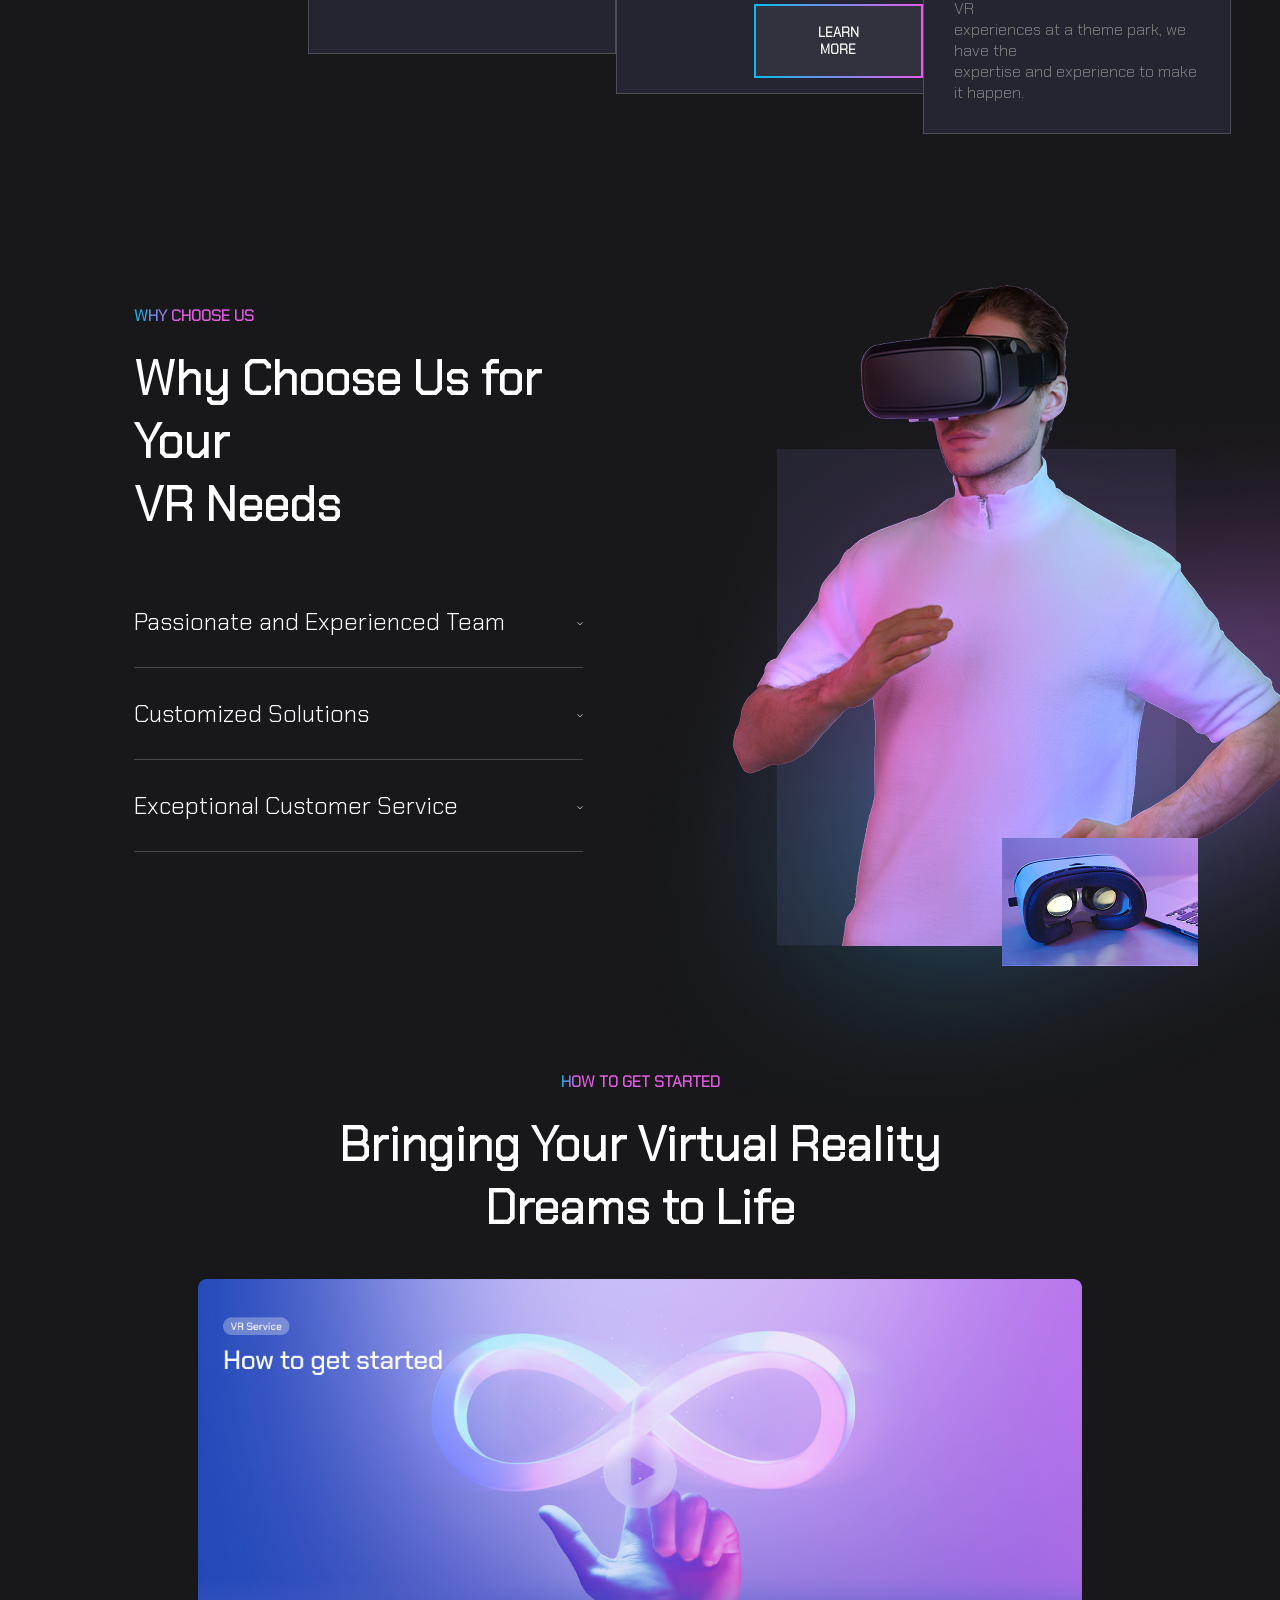
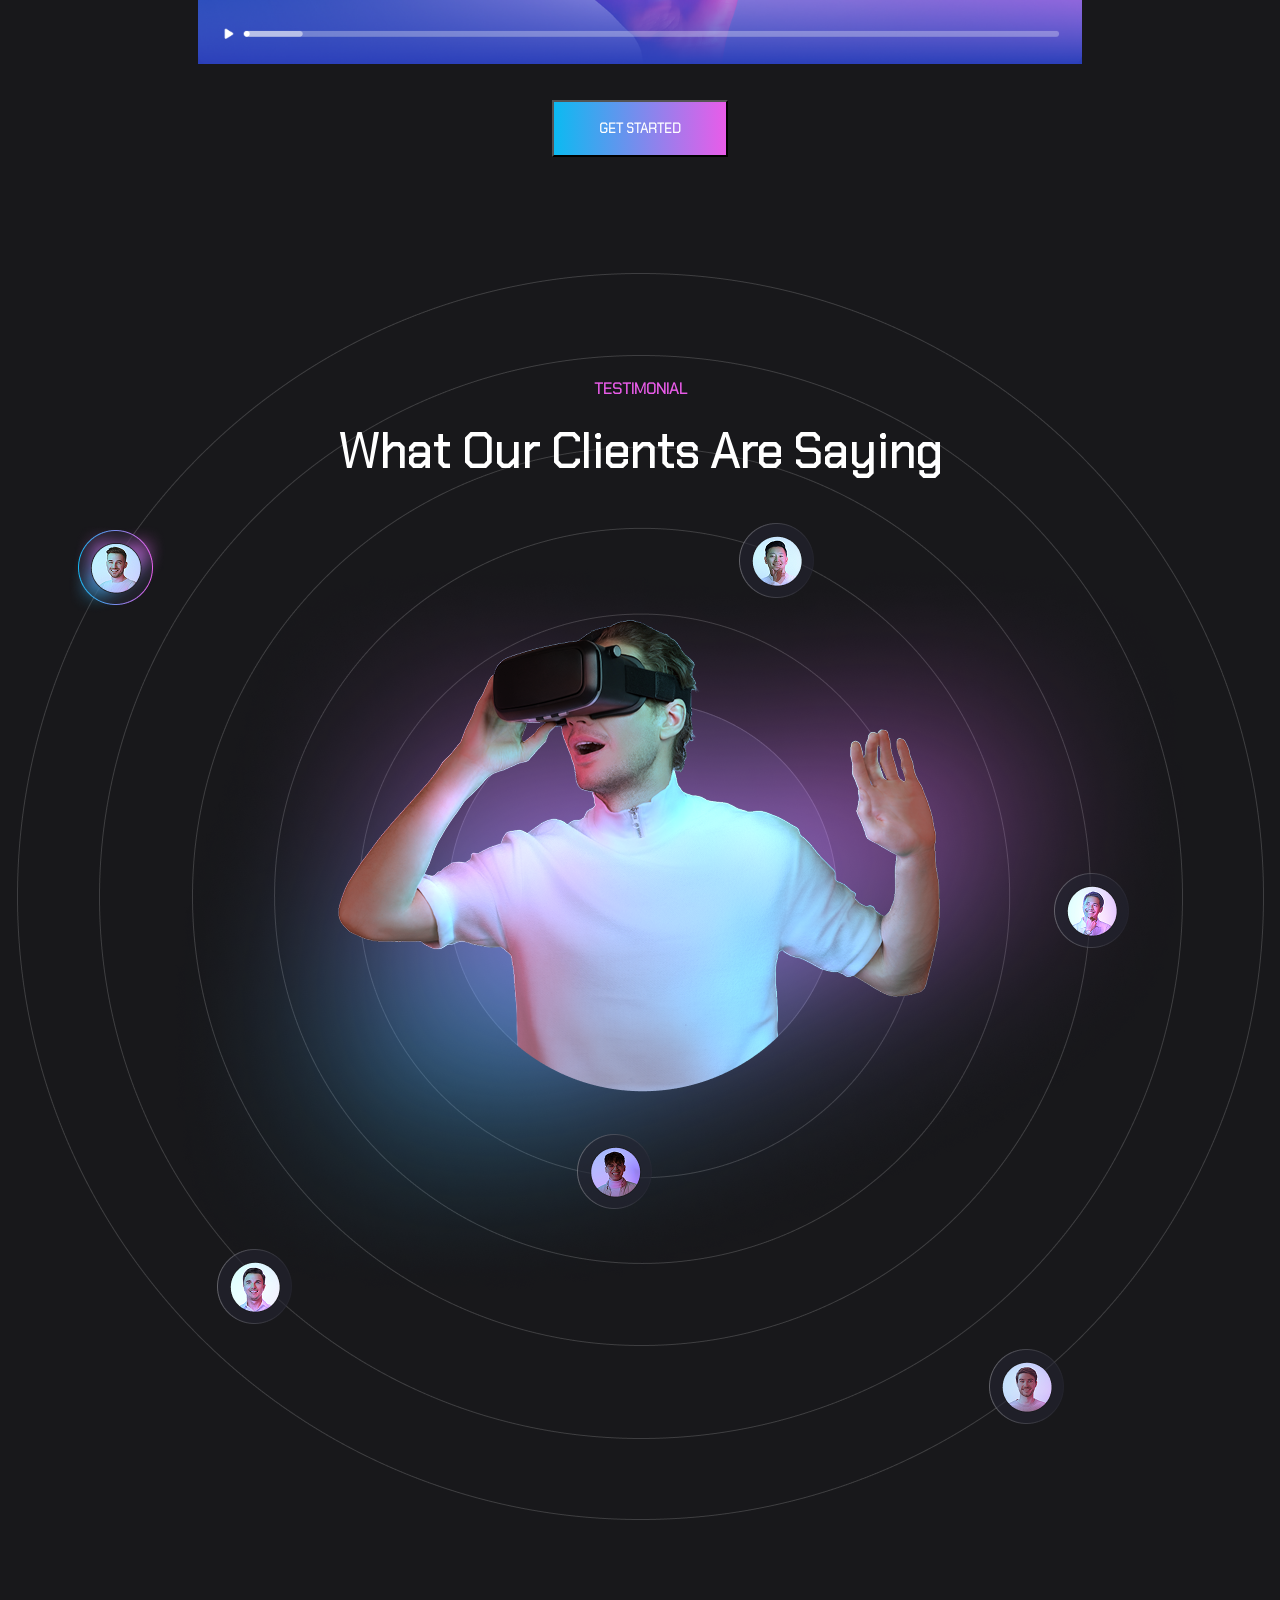
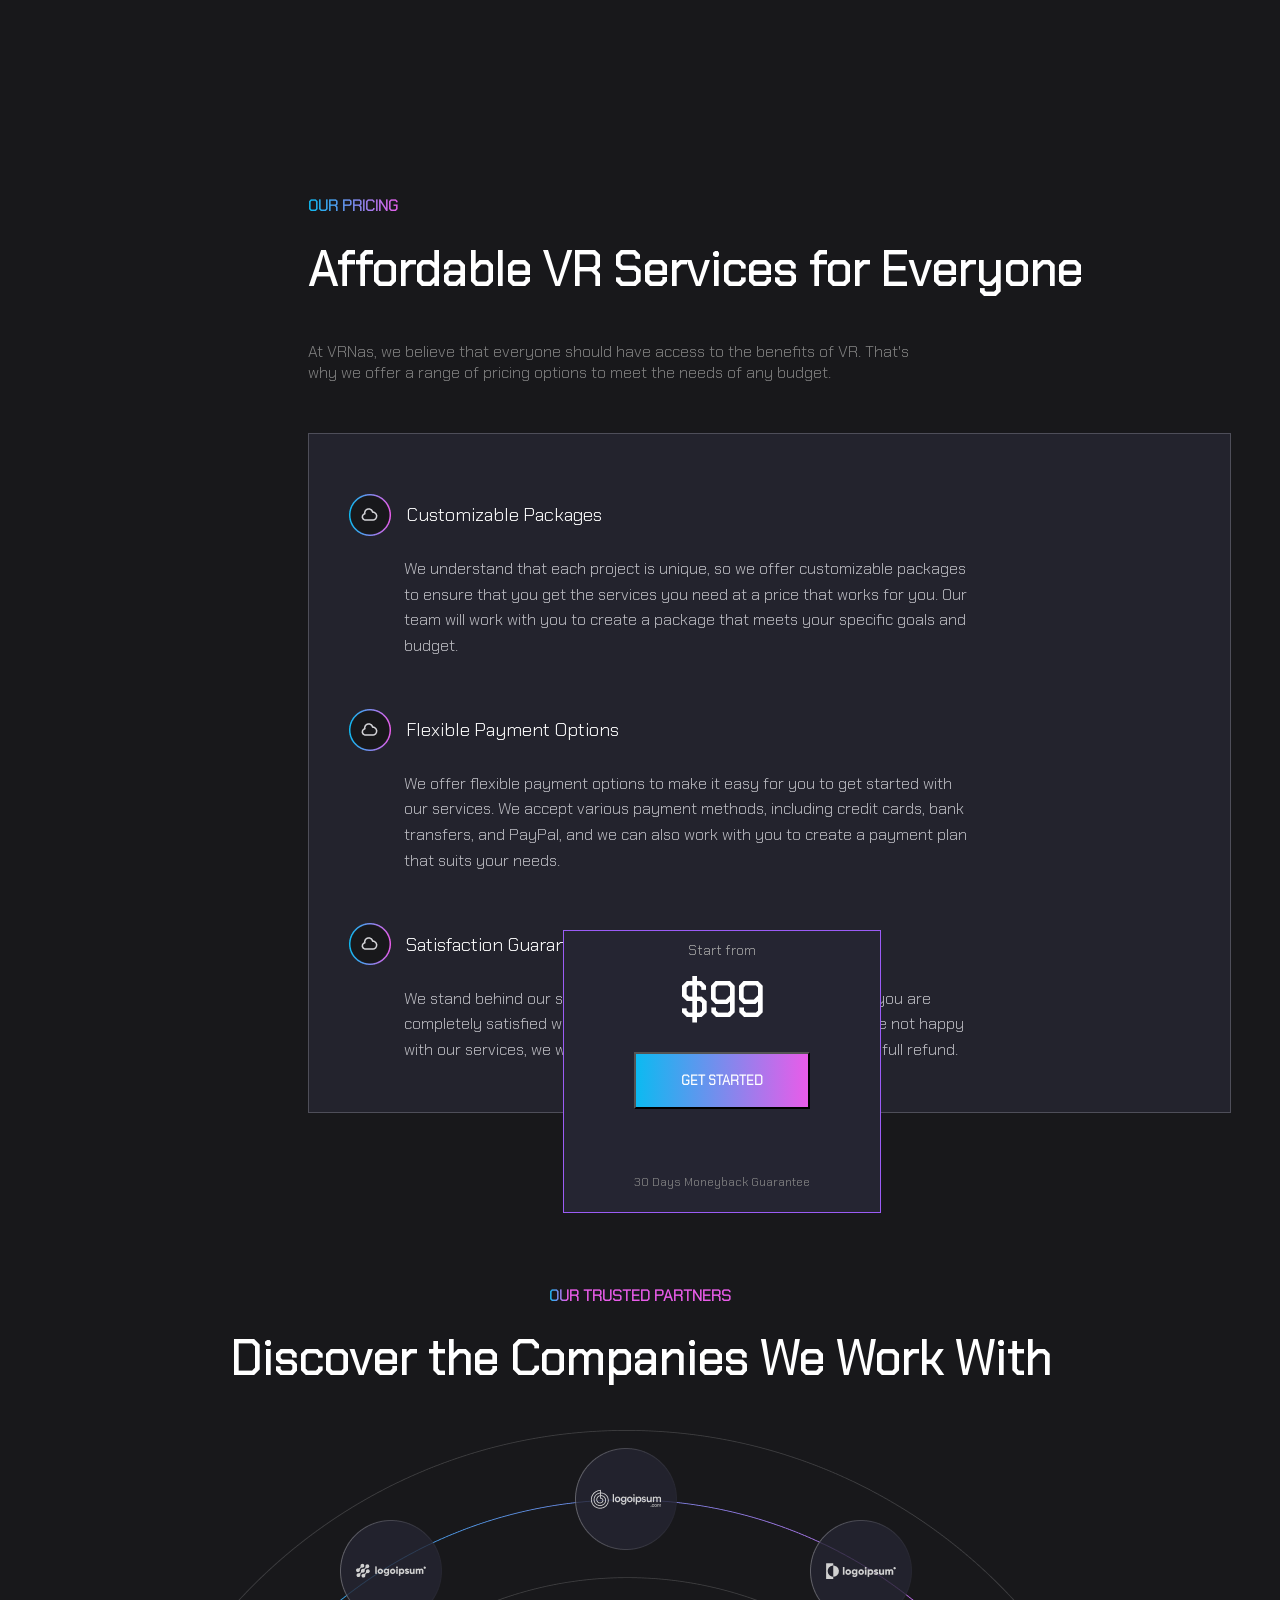
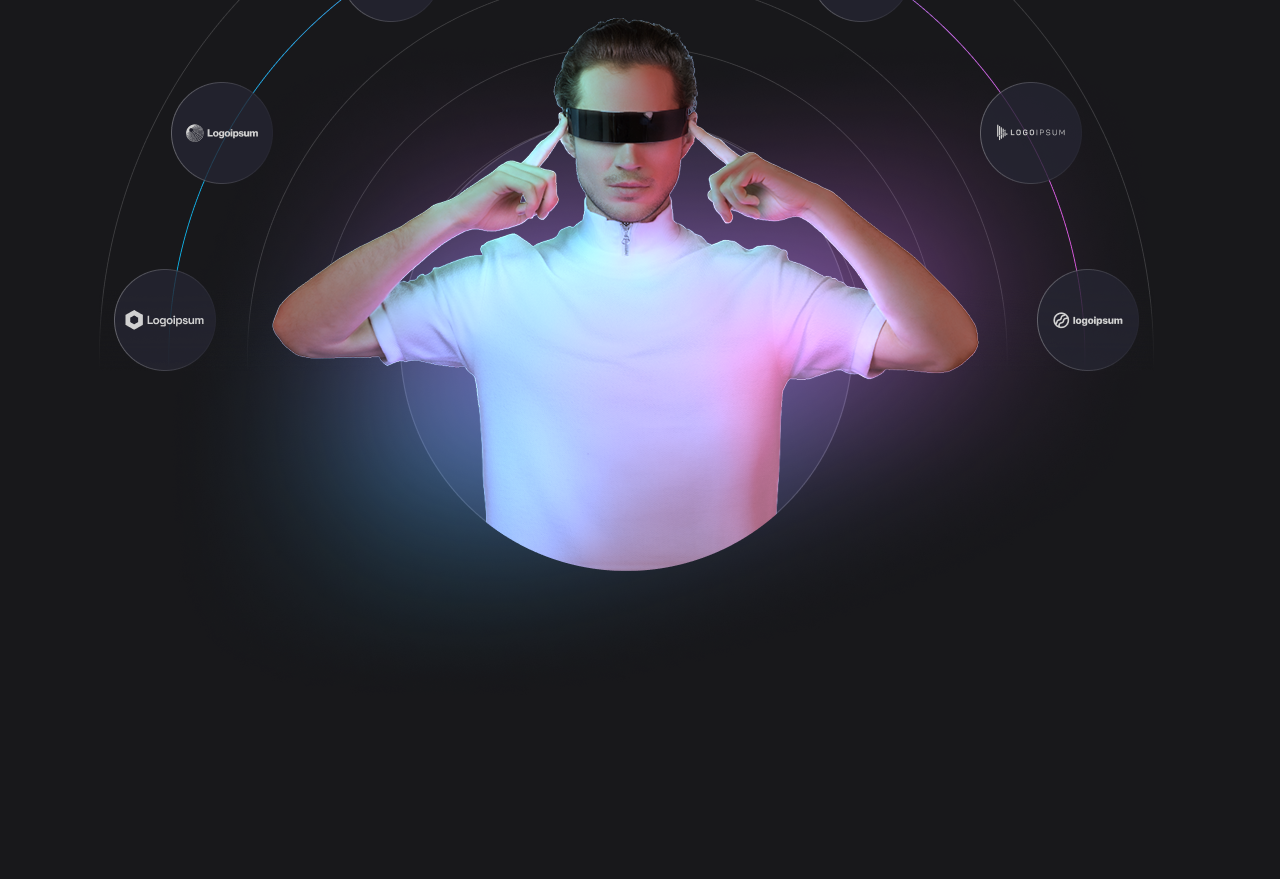
==== commit 1ba1f6a1: "feat: main-OurTrustedPartners" ====
--- a/frontend/index.html
+++ b/frontend/index.html
@@ -284,6 +284,13 @@
             <p>30 Days Moneyback Guarantee</p>
         </div>
     </div>
+    <div class="main-OurTrustedPartners">
+        <h4>OUR TRUSTED PARTNERS</h4>
+        <h2>Discover the Companies We Work With</h2>  
+        <div class="main-OurTrustedPartners__img">
+            <img src="img/main/main-OurTrustedPartners/OurTrustedPartners.png" alt="">
+        </div>
+    </div>
 </body>
 </html>
 
--- a/frontend/css/main.css
+++ b/frontend/css/main.css
@@ -275,7 +275,8 @@
 .main-whyChooseUs__text h4,
 .main-HowToGetStarted h4,
 .main-testimonial__text h4,
-.main-OurPricing__text h4{
+.main-OurPricing__text h4,
+.main-OurTrustedPartners h4{
     font-family: 'Chakra Petch', sans-serif;
     background: linear-gradient(to right, rgba(12, 186, 241, 1) 0%, rgba(233, 92, 233, 1) 10%);
     -webkit-background-clip: text;
@@ -287,7 +288,8 @@
 .main-whyChooseUs__text h2,
 .main-HowToGetStarted h2,
 .main-testimonial__text h2,
-.main-OurPricing__text h2{
+.main-OurPricing__text h2,
+.main-OurTrustedPartners h2{
     font-family: 'Chakra Petch', sans-serif;
     color: white;
     font-size: 3rem;
@@ -427,7 +429,8 @@
 }
 
 .main-HowToGetStarted,
-.main-testimonial{
+.main-testimonial,
+.main-OurTrustedPartners{
     display: flex;
     flex-direction: column;
     margin: 0 auto 150px auto;
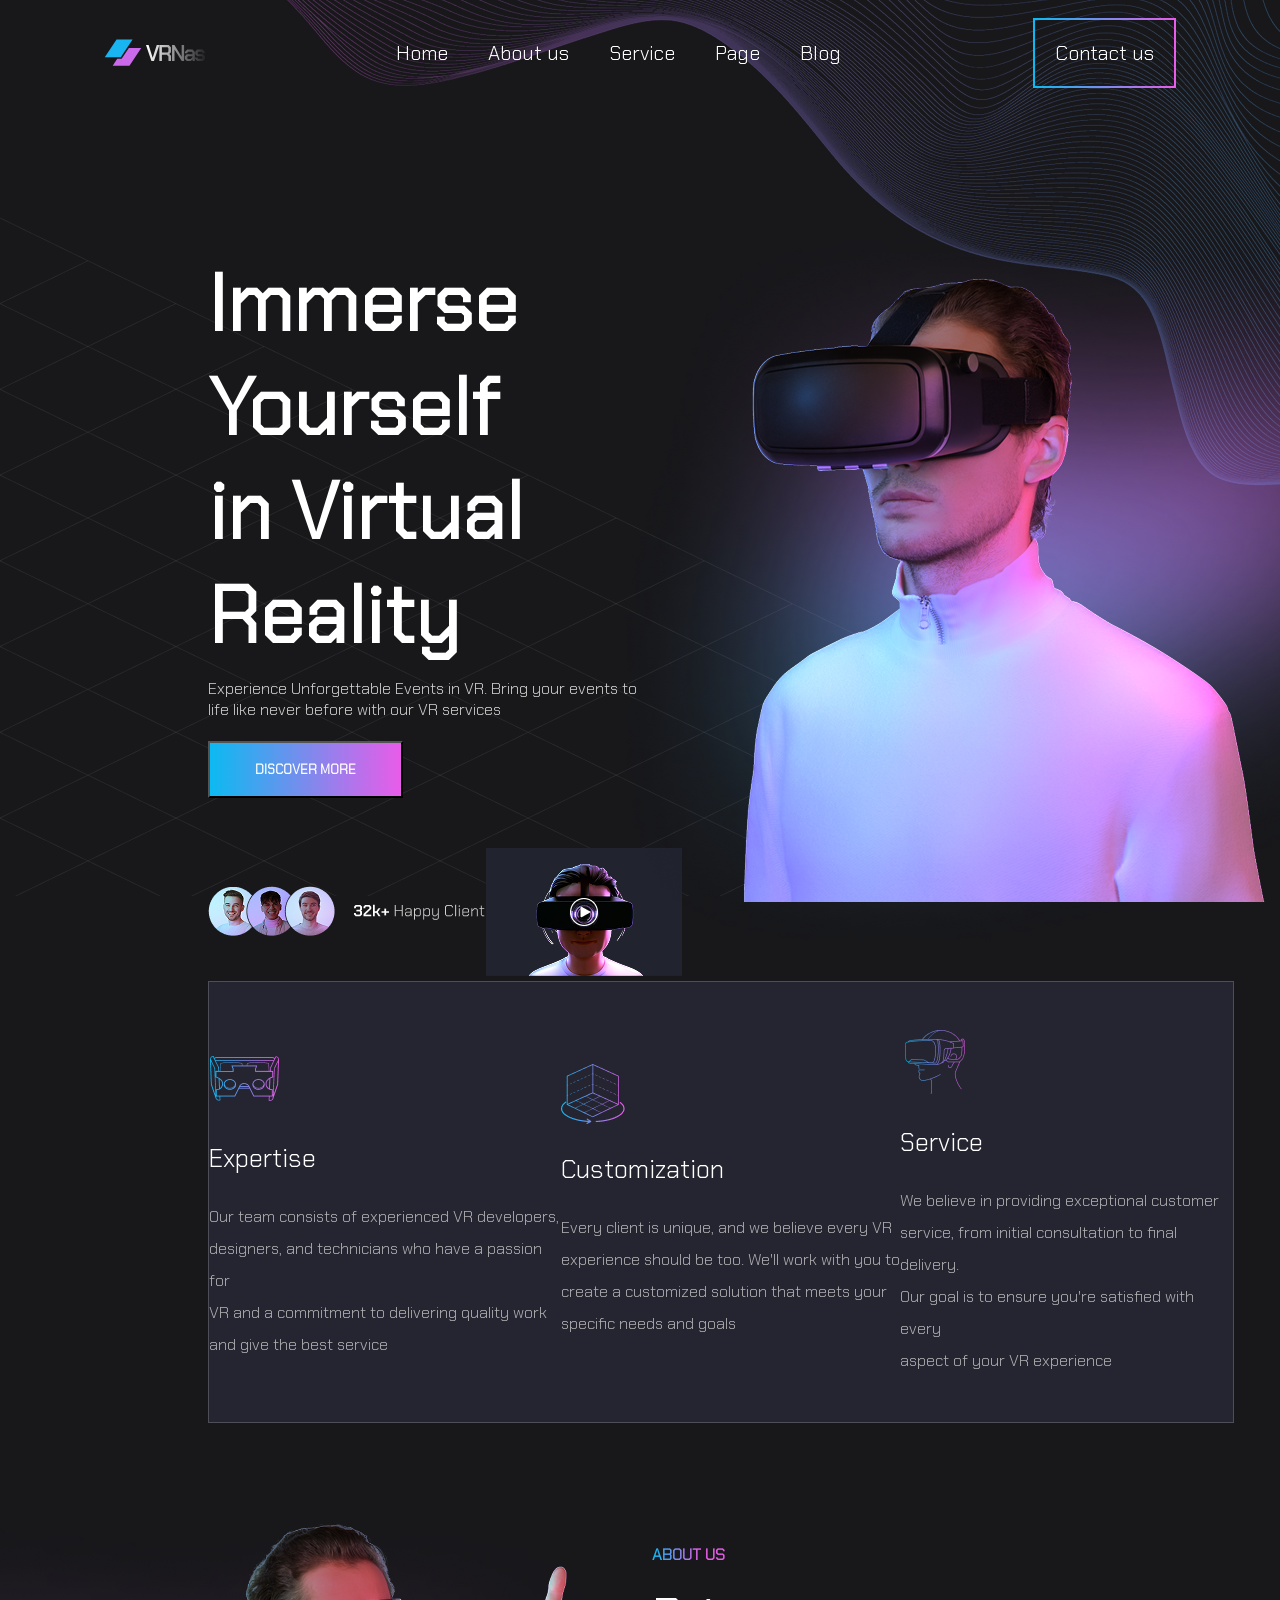
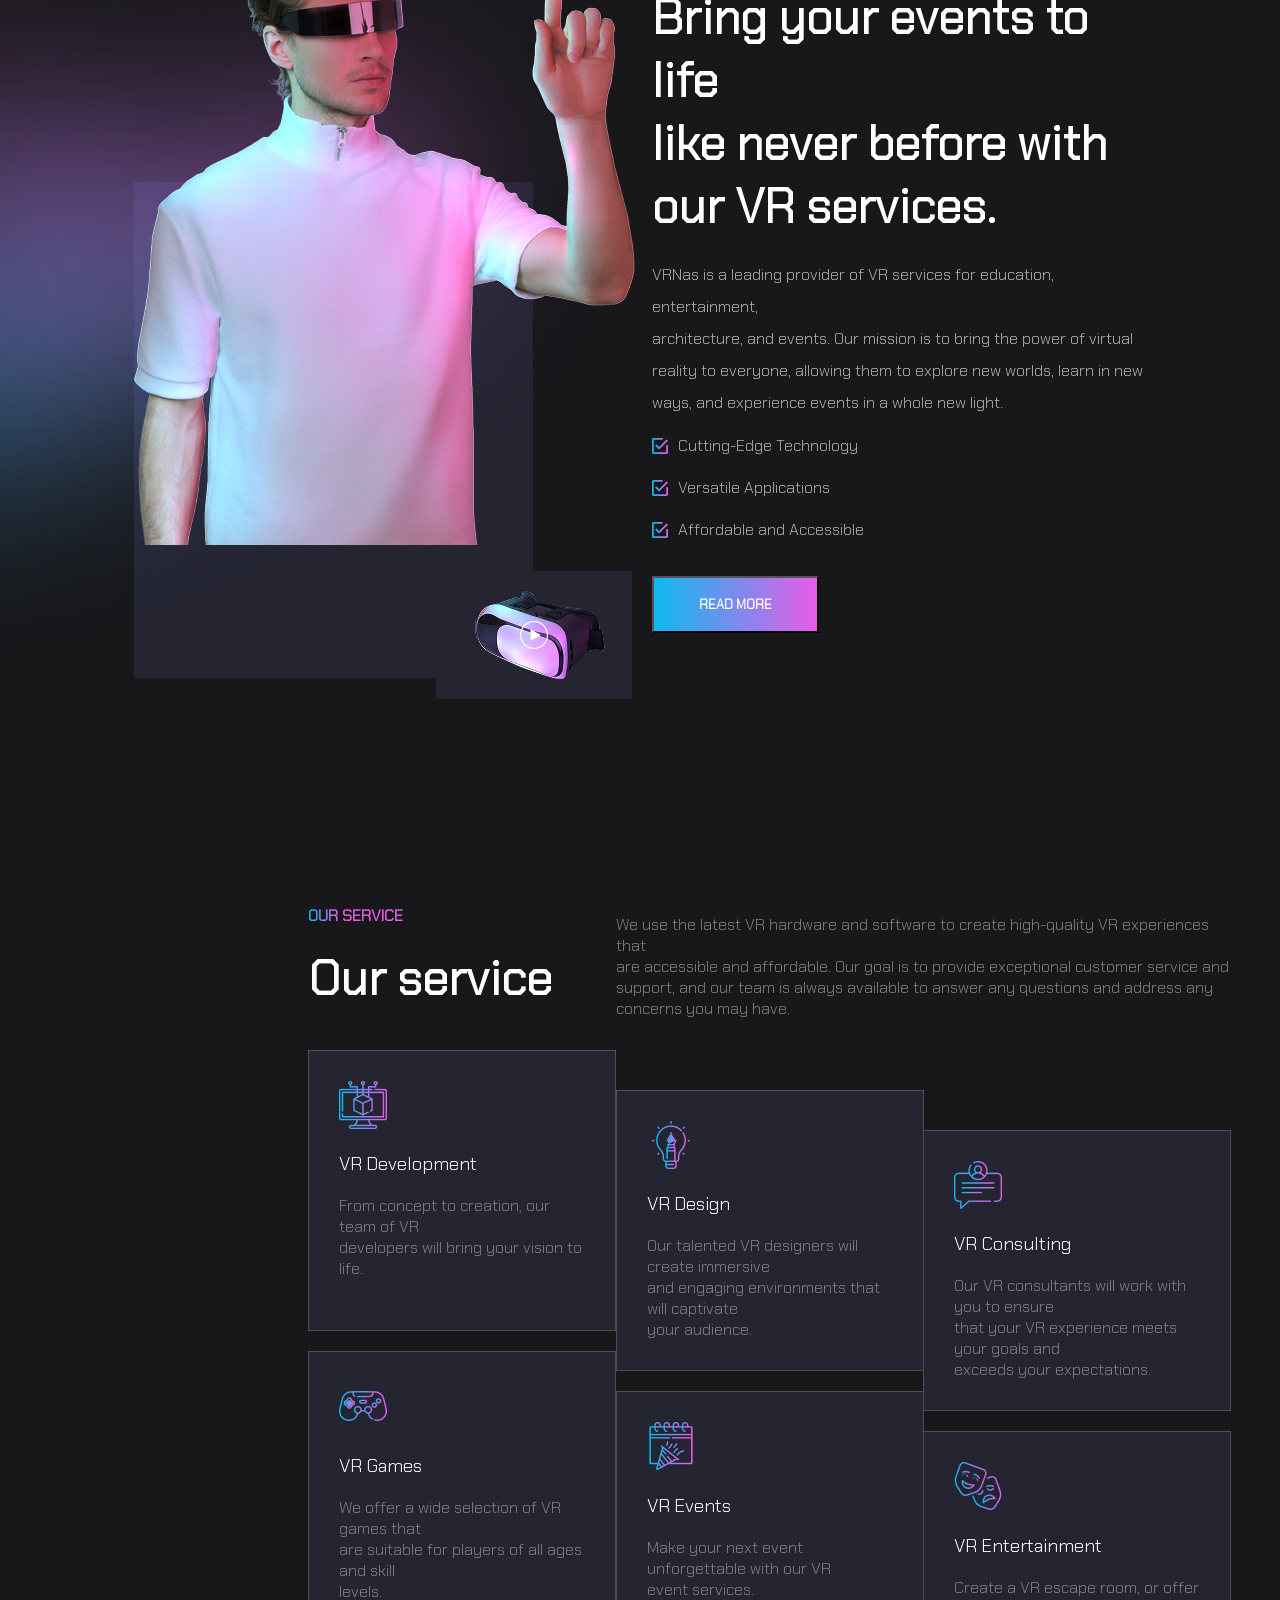
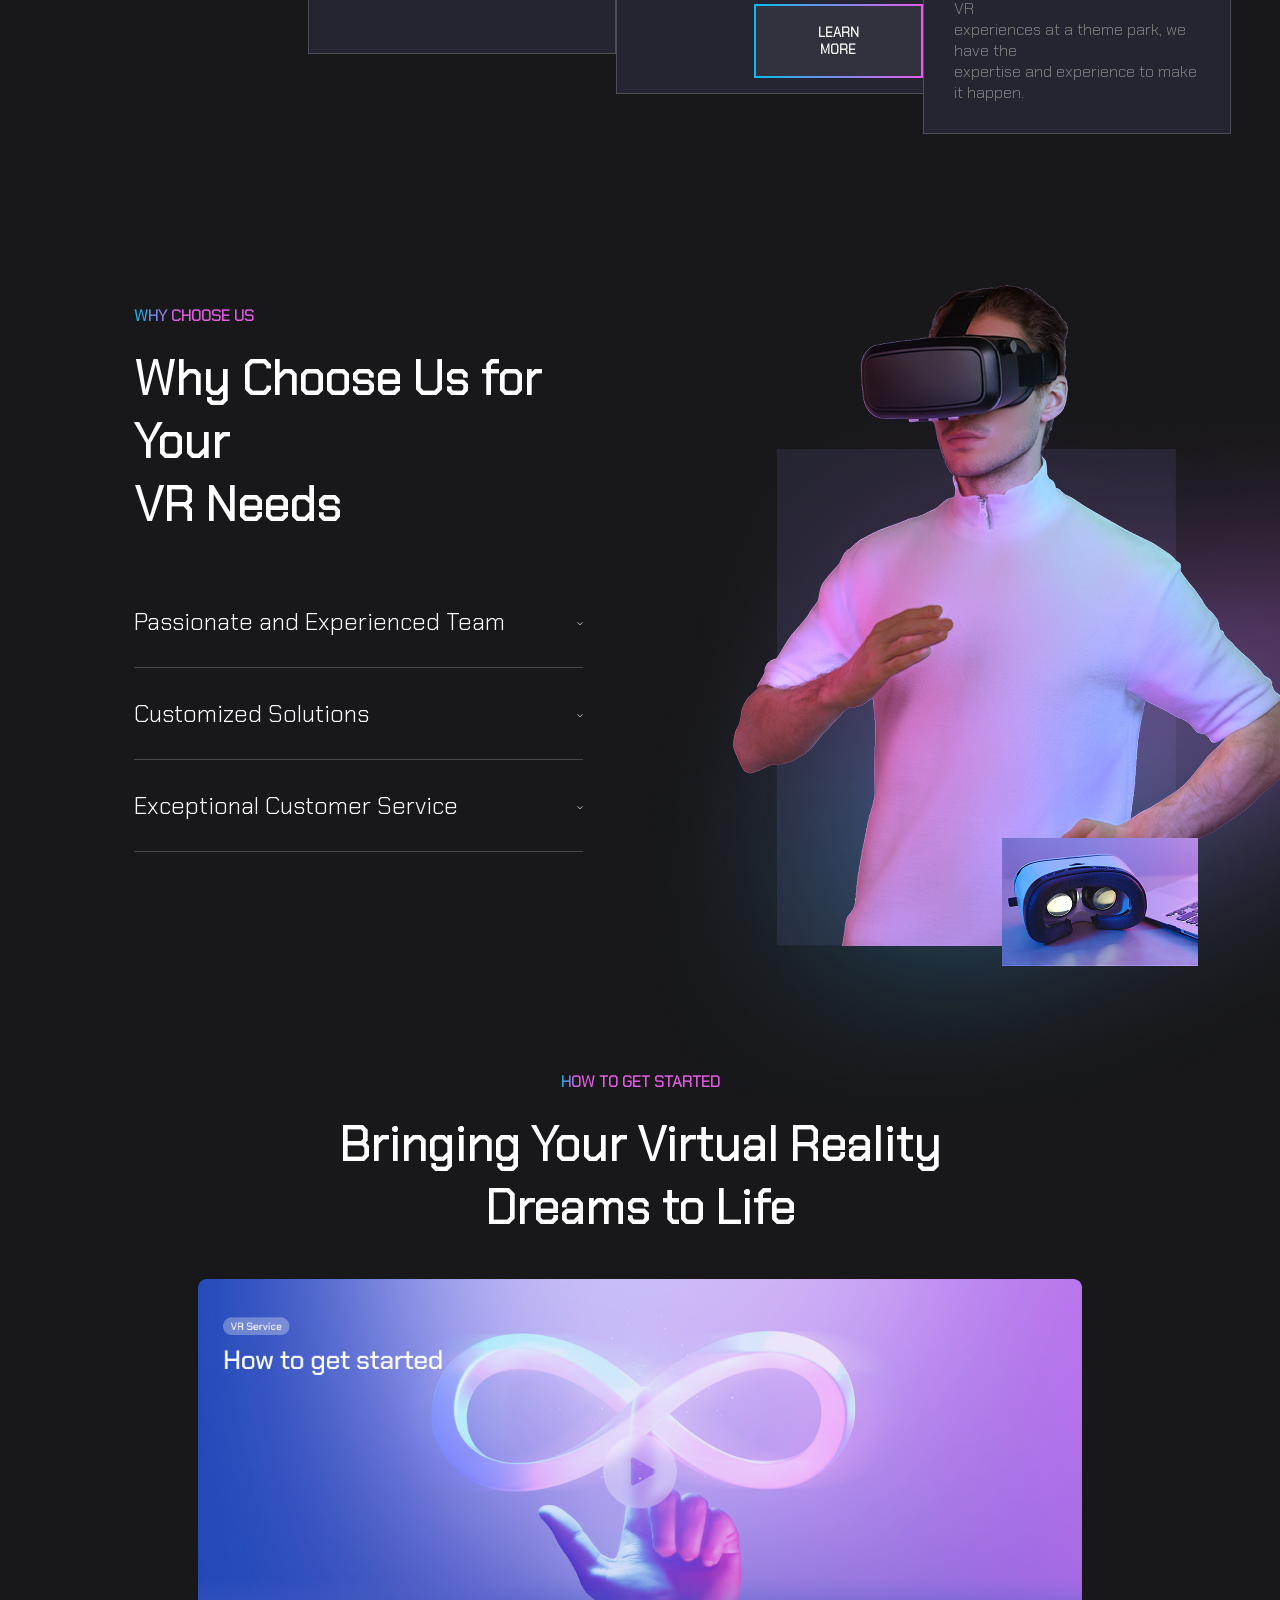
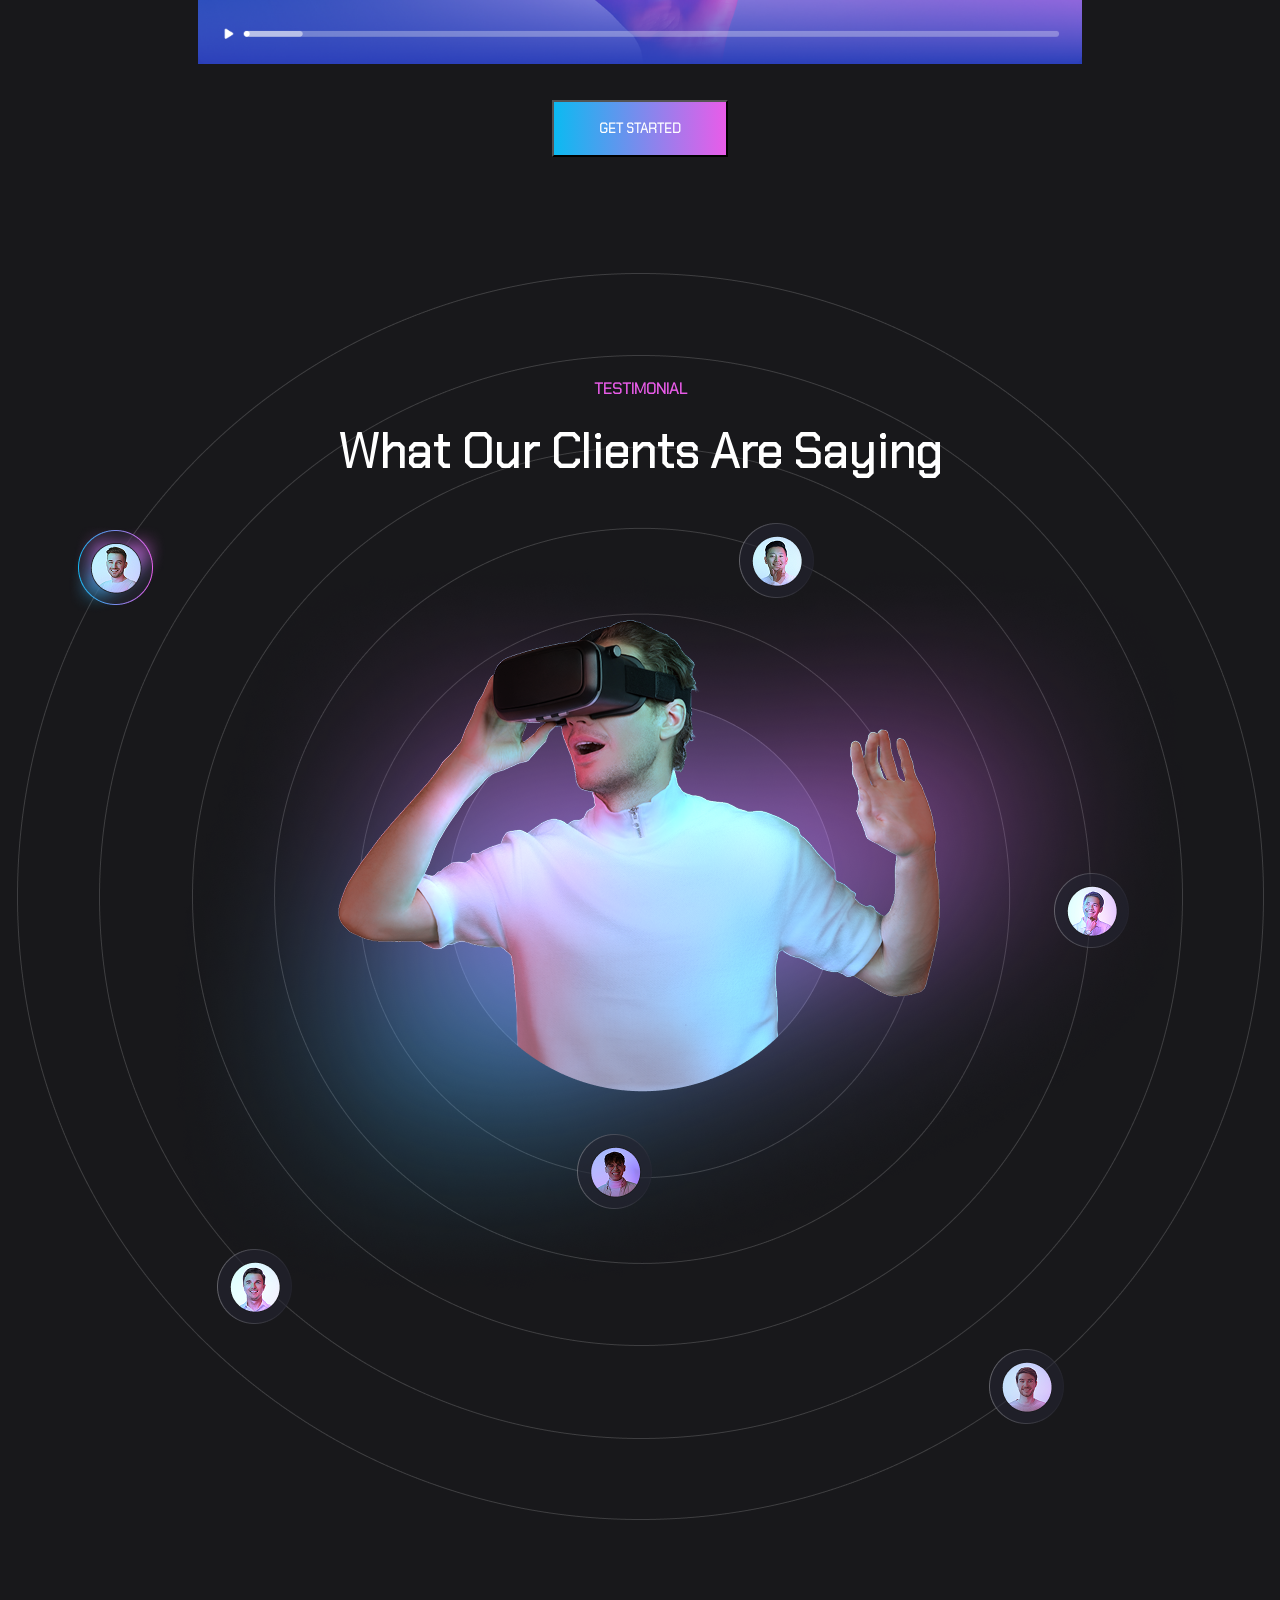
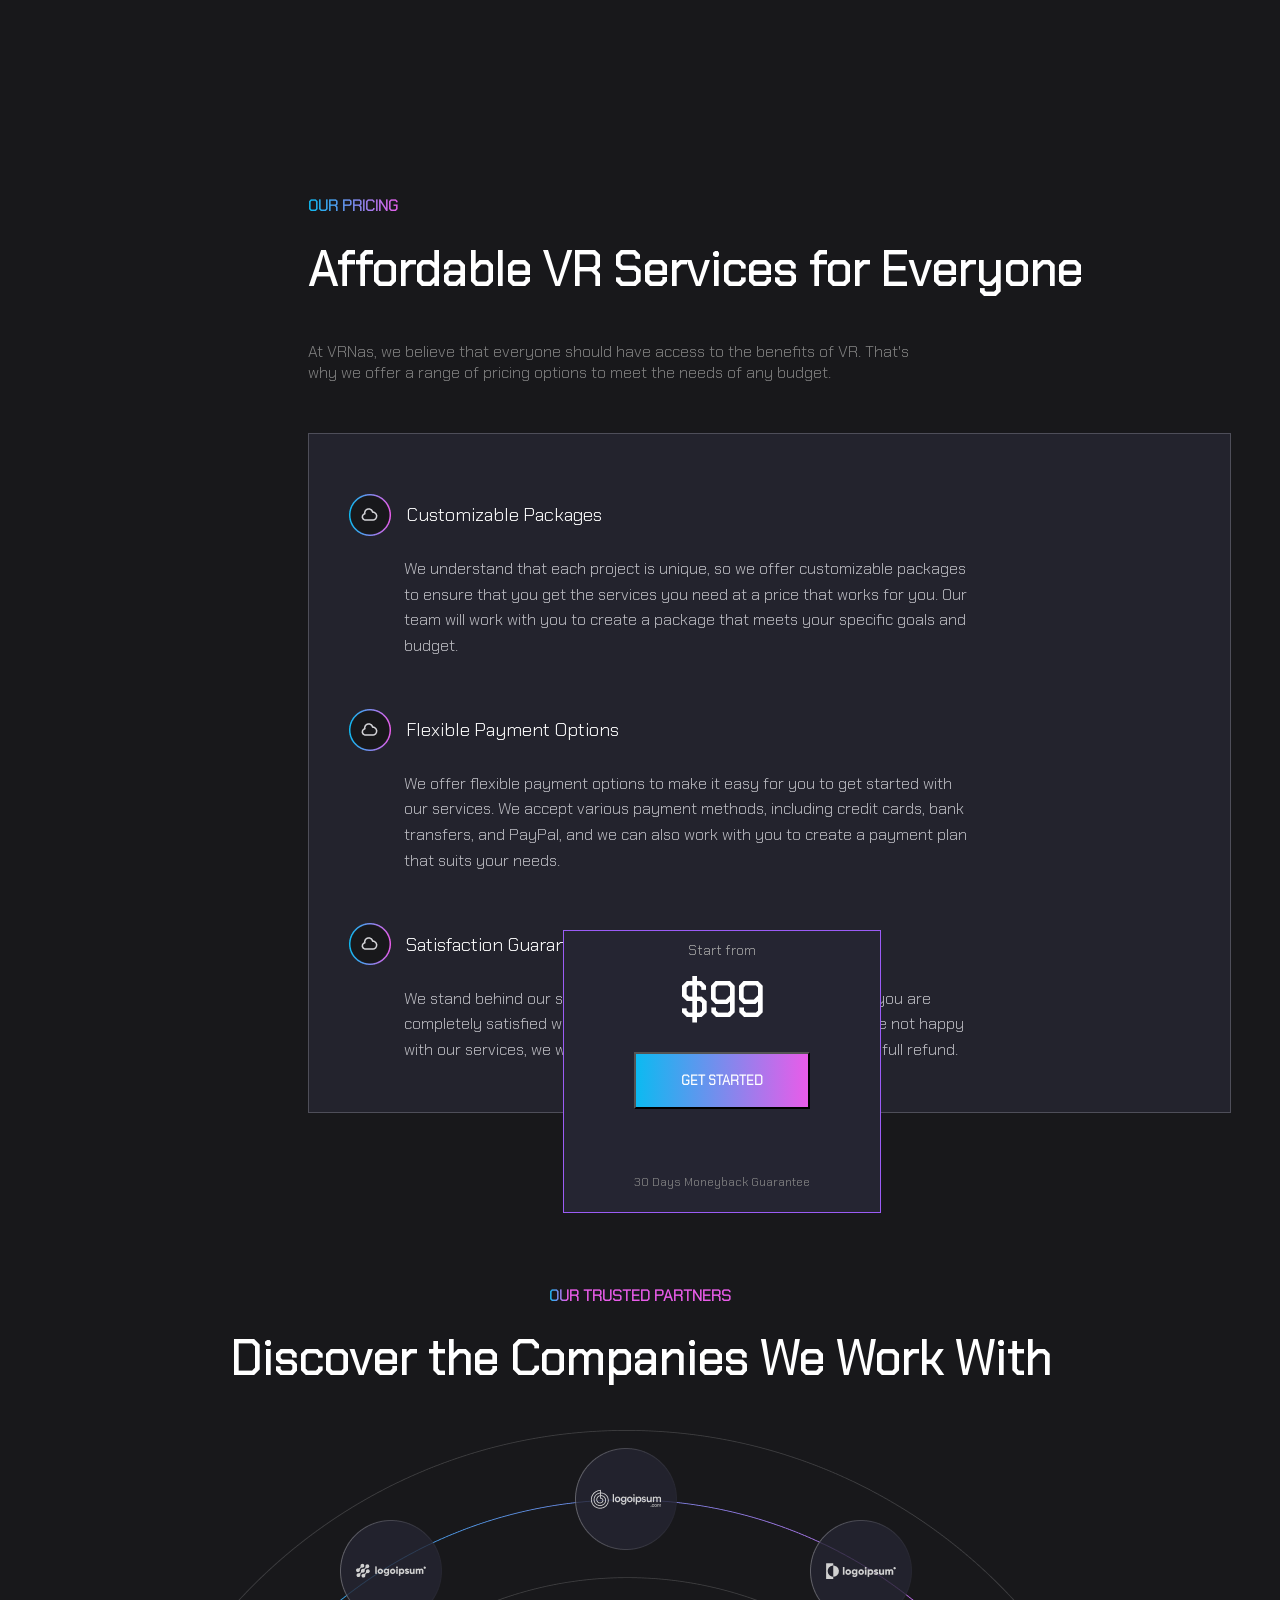
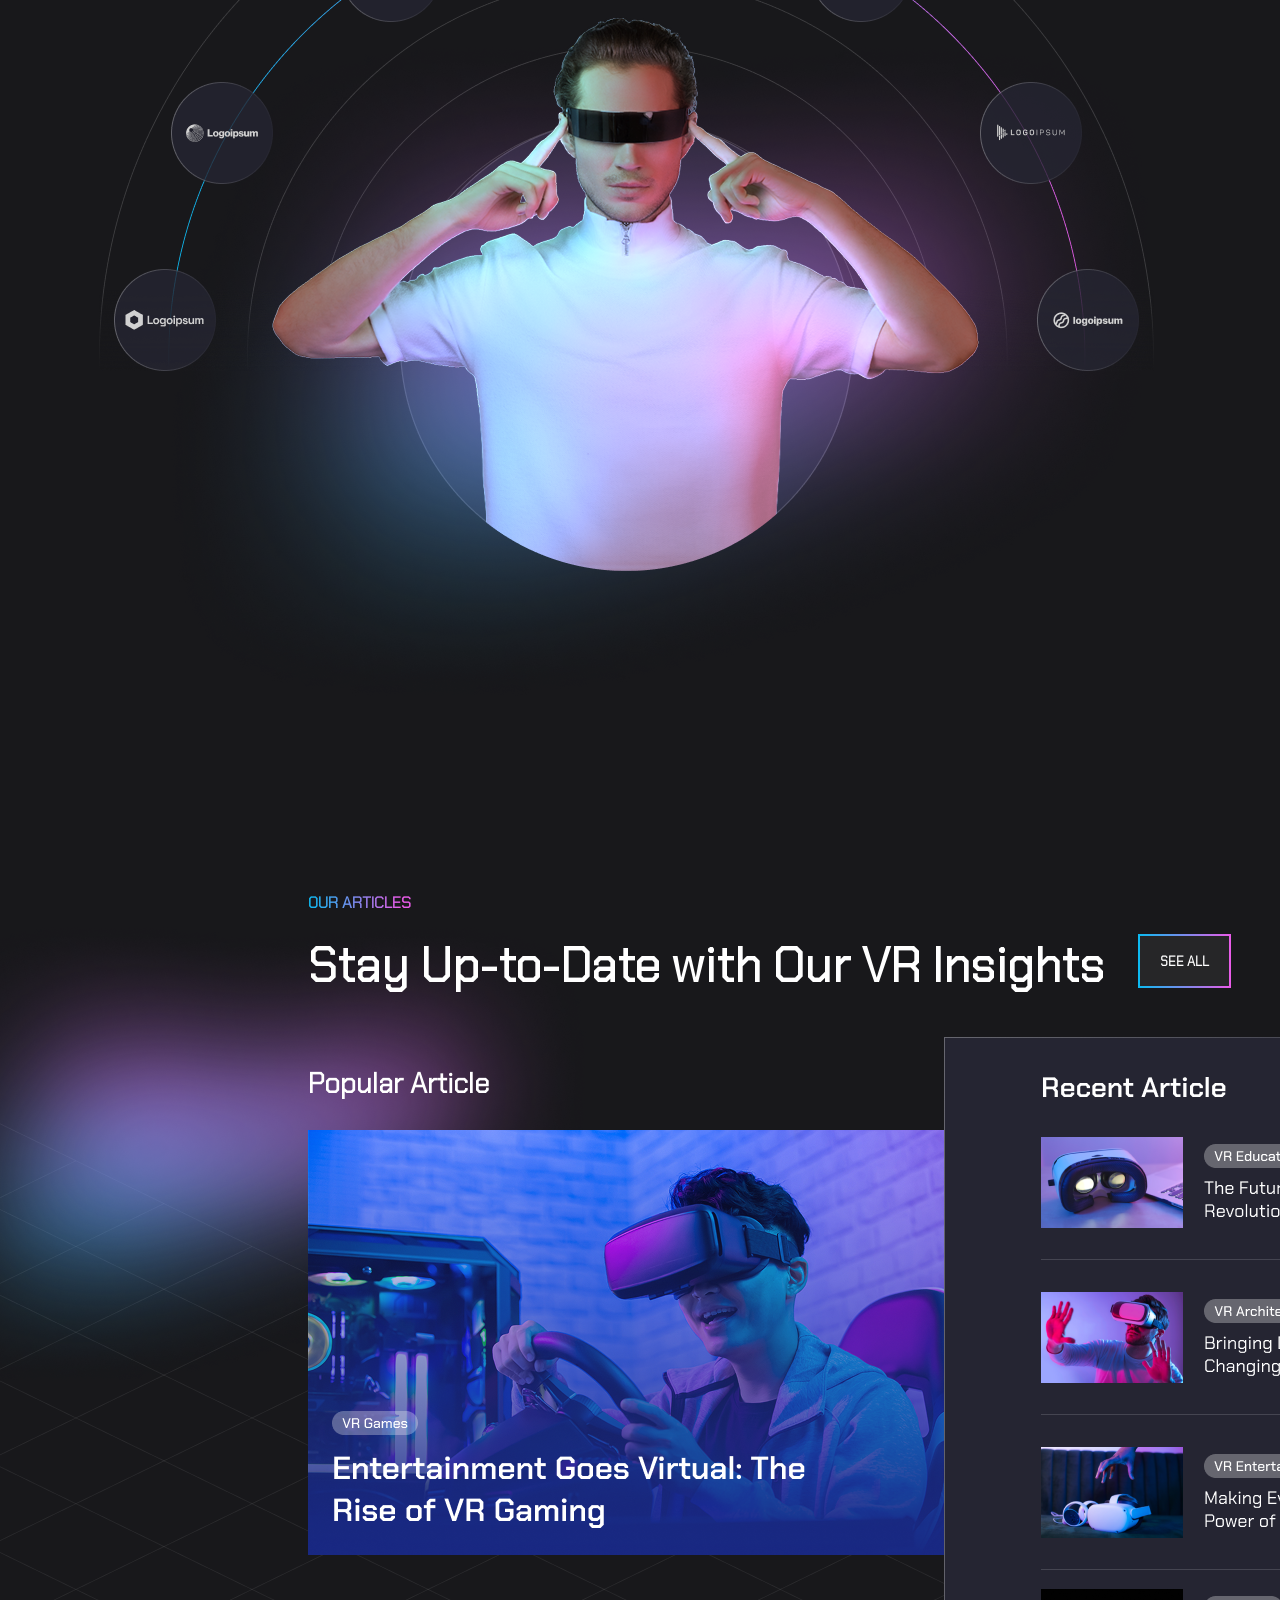
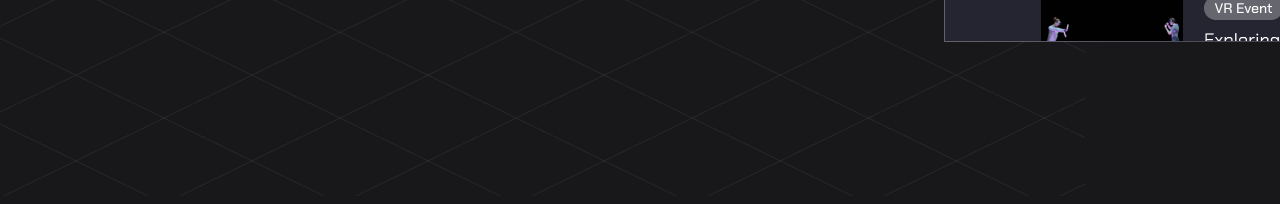
==== commit c5586155: "feat: main-OurArticles" ====
--- a/frontend/index.html
+++ b/frontend/index.html
@@ -291,6 +291,27 @@
             <img src="img/main/main-OurTrustedPartners/OurTrustedPartners.png" alt="">
         </div>
     </div>
+    <div class="main-OurArticles">
+        <h4>OUR ARTICLES</h4>
+        <div class="main-OurArticles__button">
+            <h2>Stay Up-to-Date with Our VR Insights</h2>
+            <button>SEE ALL</button>
+        </div>
+        
+        <div class="main-OurArticles__img">
+            <div class="main-OurArticles__img-Popular">
+                <p>Popular Article</p>
+                <img src="img/main/main-OurArticles/PopularArticle.png" alt="">
+            </div>
+            <div class="main-OurArticles__img-Recent">
+                <img src="img/main/main-OurArticles/RecentArticle.png" alt="">
+            </div>
+        </div>
+        <div class="main-OurArticles__BgImg">
+            <img src="img/main/main-OurArticles/Assets.png" alt="">
+            <img src="img/main/main-OurArticles/LightBg.png" alt="">
+        </div>
+    </div>
 </body>
 </html>
 
--- a/frontend/css/main.css
+++ b/frontend/css/main.css
@@ -76,7 +76,8 @@
     margin-top: 100px;
 }
 
-.main-top__img {
+.main-top__img,
+.main-OurArticles__BgImg {
   position: relative;
   display: flex;
   justify-content: center;
@@ -137,7 +138,9 @@
     justify-items: start;
 }
 
-.main-top__assets {
+.main-top__assets,
+.main-OurArticles__BgImg > img:nth-of-type(1),
+.main-OurArticles__BgImg > img:nth-of-type(2){
     position: absolute;
     bottom: 0;
     left: 0;
@@ -276,7 +279,8 @@
 .main-HowToGetStarted h4,
 .main-testimonial__text h4,
 .main-OurPricing__text h4,
-.main-OurTrustedPartners h4{
+.main-OurTrustedPartners h4,
+.main-OurArticles h4{
     font-family: 'Chakra Petch', sans-serif;
     background: linear-gradient(to right, rgba(12, 186, 241, 1) 0%, rgba(233, 92, 233, 1) 10%);
     -webkit-background-clip: text;
@@ -289,7 +293,8 @@
 .main-HowToGetStarted h2,
 .main-testimonial__text h2,
 .main-OurPricing__text h2,
-.main-OurTrustedPartners h2{
+.main-OurTrustedPartners h2,
+.main-OurArticles h2{
     font-family: 'Chakra Petch', sans-serif;
     color: white;
     font-size: 3rem;
@@ -320,7 +325,8 @@
 .main-ourService__sixblock h3,
 .main-OurPricing__grid-customizable h3,
 .main-OurPricing__grid-flexible h3,
-.main-OurPricing__grid-satisfaction h3{
+.main-OurPricing__grid-satisfaction h3,
+.main-OurArticles__img-Popular h3{
     font-family: 'Chakra Petch', sans-serif;
     color: rgba(255, 255, 255, 1);
     font-weight: normal;
@@ -516,7 +522,8 @@
     margin-bottom: 0;
 }
 
-.main-OurPricing{
+.main-OurPricing,
+.main-OurArticles{
     display: flex;
     justify-content: center;
     flex-direction: column;
@@ -587,4 +594,45 @@
     margin-top: 15px;
     font-size: 12px;
     color: #888;
+}
+
+.main-OurArticles__img-Popular p{
+    font-family: 'Chakra Petch', sans-serif;
+    font-size: 28px;
+    color: rgba(255, 255, 255, 1);
+    font-weight: bold;
+}
+
+.main-OurArticles__button{
+    display: flex;
+    justify-content: space-between;
+}
+
+.main-OurArticles button{
+    border: 2px solid;
+    border-image: linear-gradient(to right, rgba(12, 186, 241, 1), rgba(233, 92, 233, 1)) 1;
+    background: rgba(255, 255, 255, 0.06);
+    height: 6vh;
+    width: 10%;
+    font-family: 'Chakra Petch', sans-serif;
+    color: rgba(255, 255, 255, 1);
+    font-weight: bold;
+}
+
+.main-OurArticles__img{
+    display: flex;
+    justify-content: space-around;
+}
+
+.main-OurArticles__BgImg > img:nth-of-type(1){
+    bottom: -150px;
+}
+
+.main-OurArticles__BgImg > img:nth-of-type(1),
+.main-OurArticles__BgImg > img:nth-of-type(2){
+    left: -320px;
+}
+
+.main-OurArticles__BgImg > img:nth-of-type(2){
+    bottom: 250px;
 }
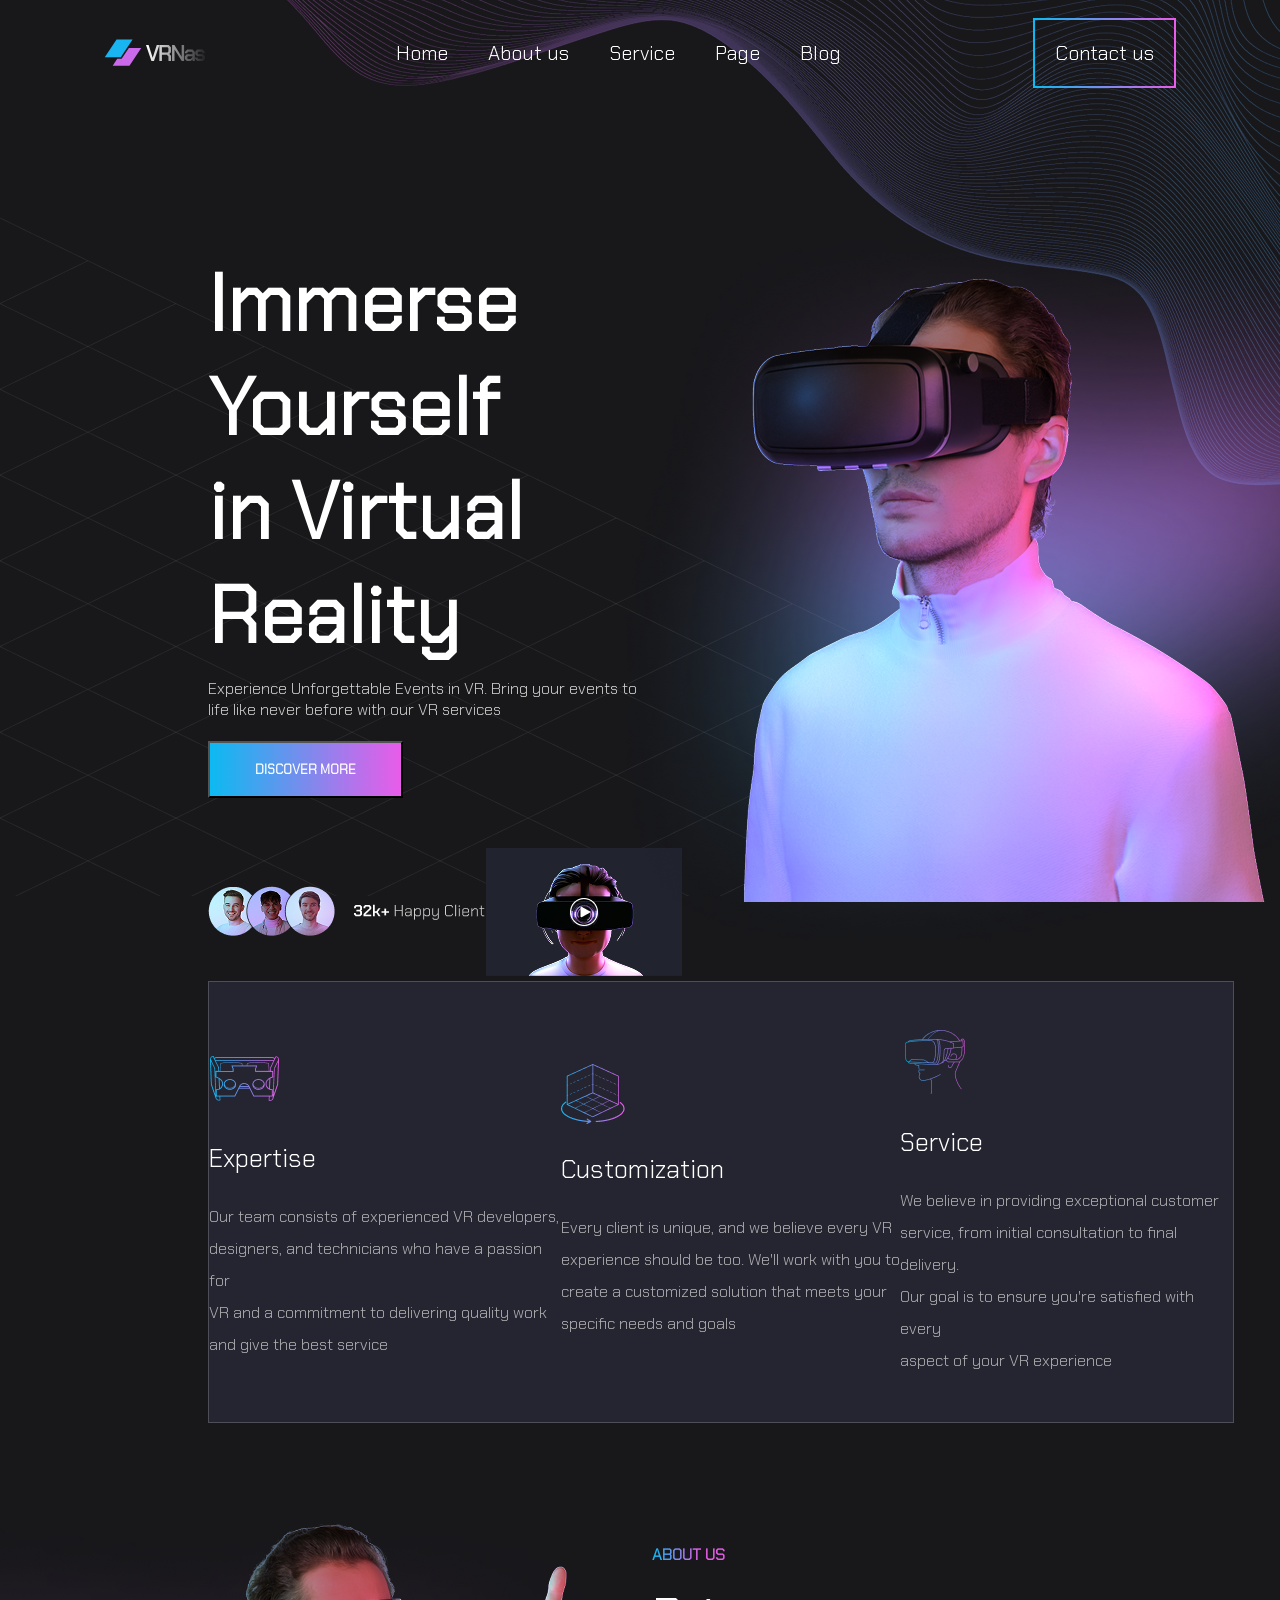
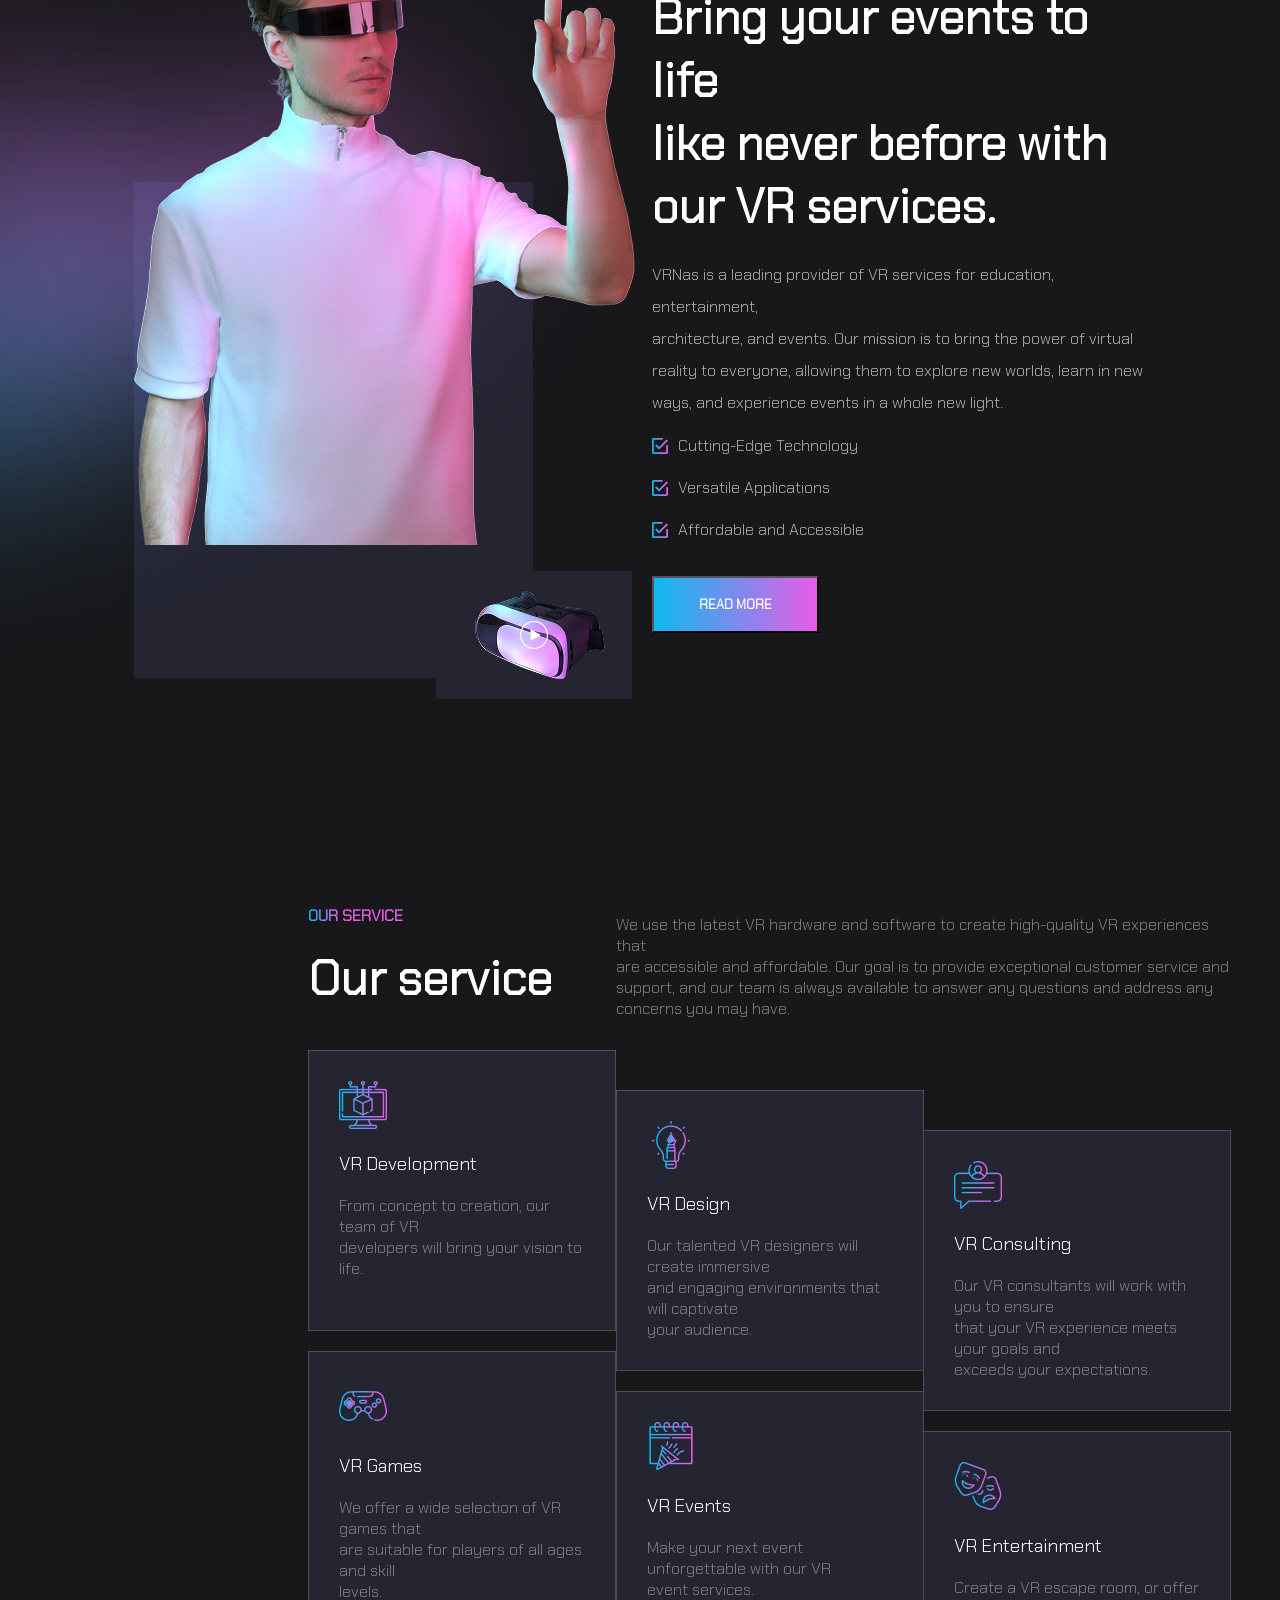
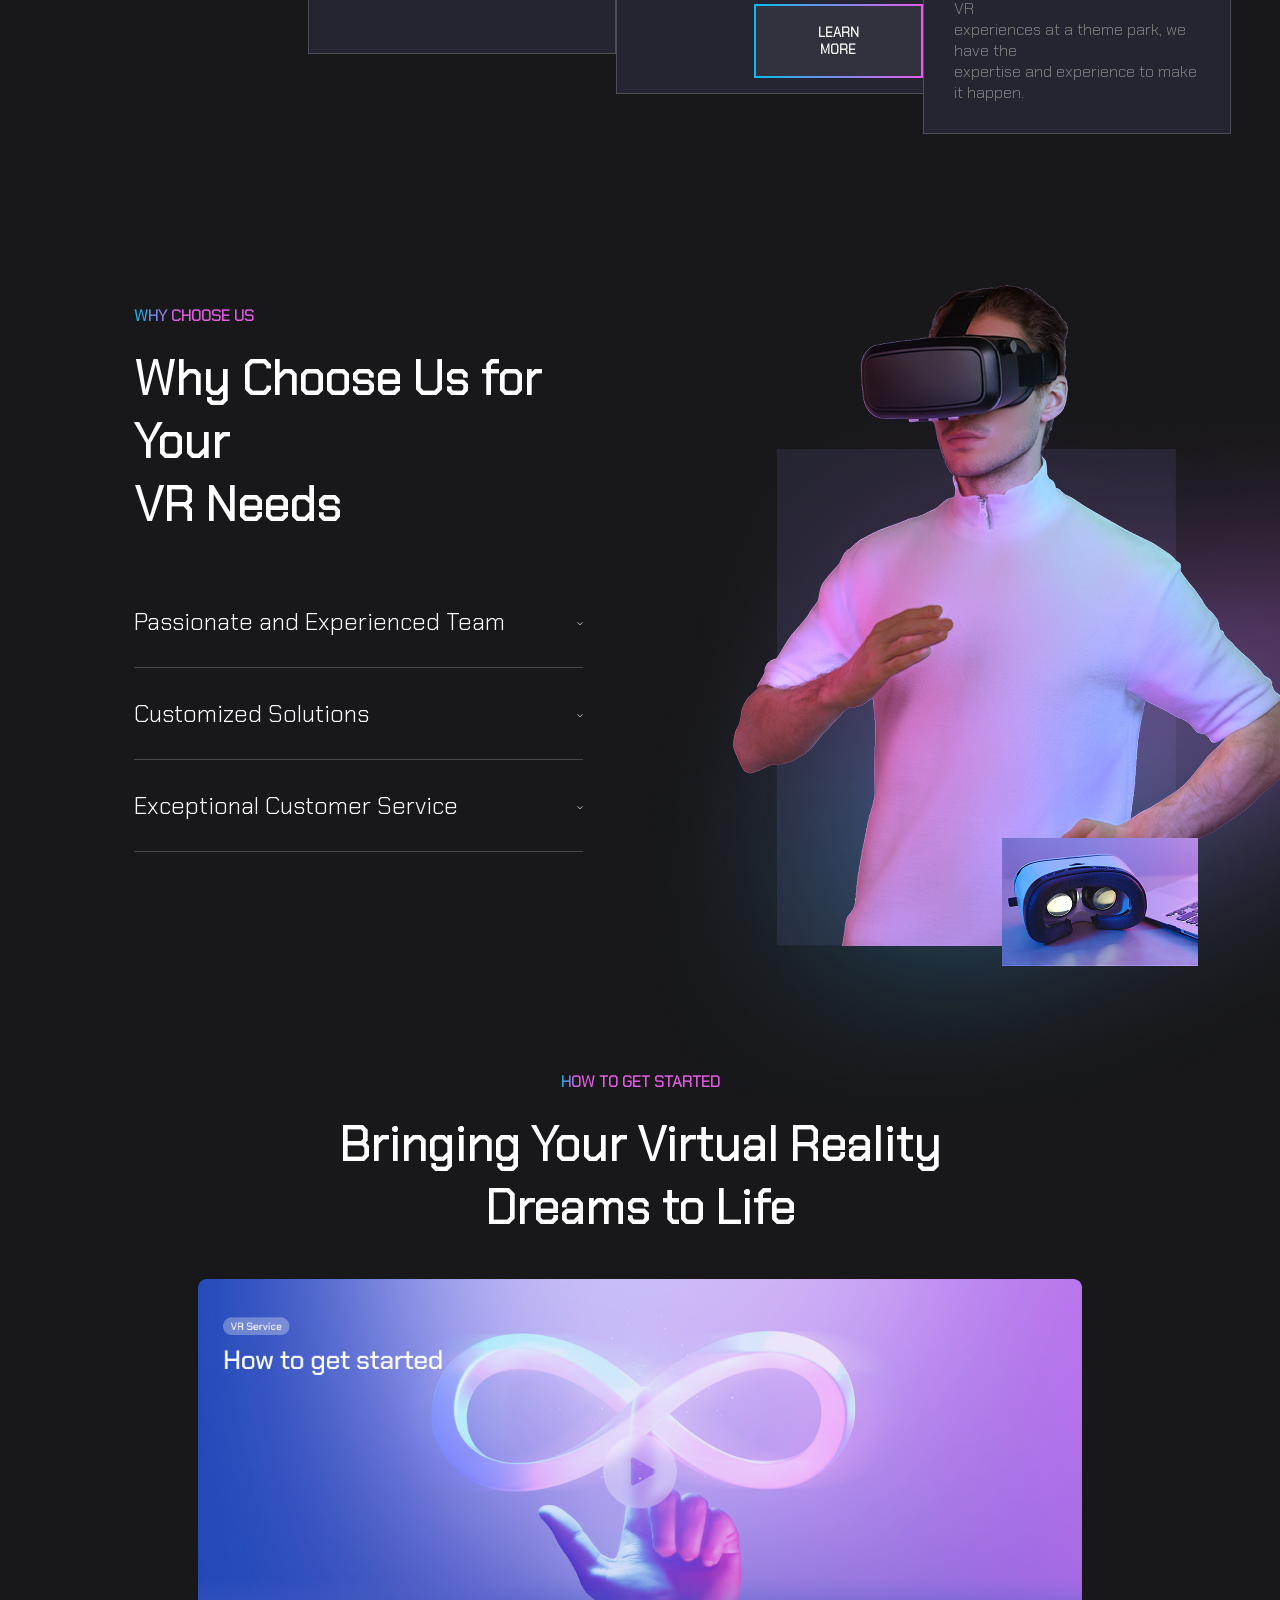
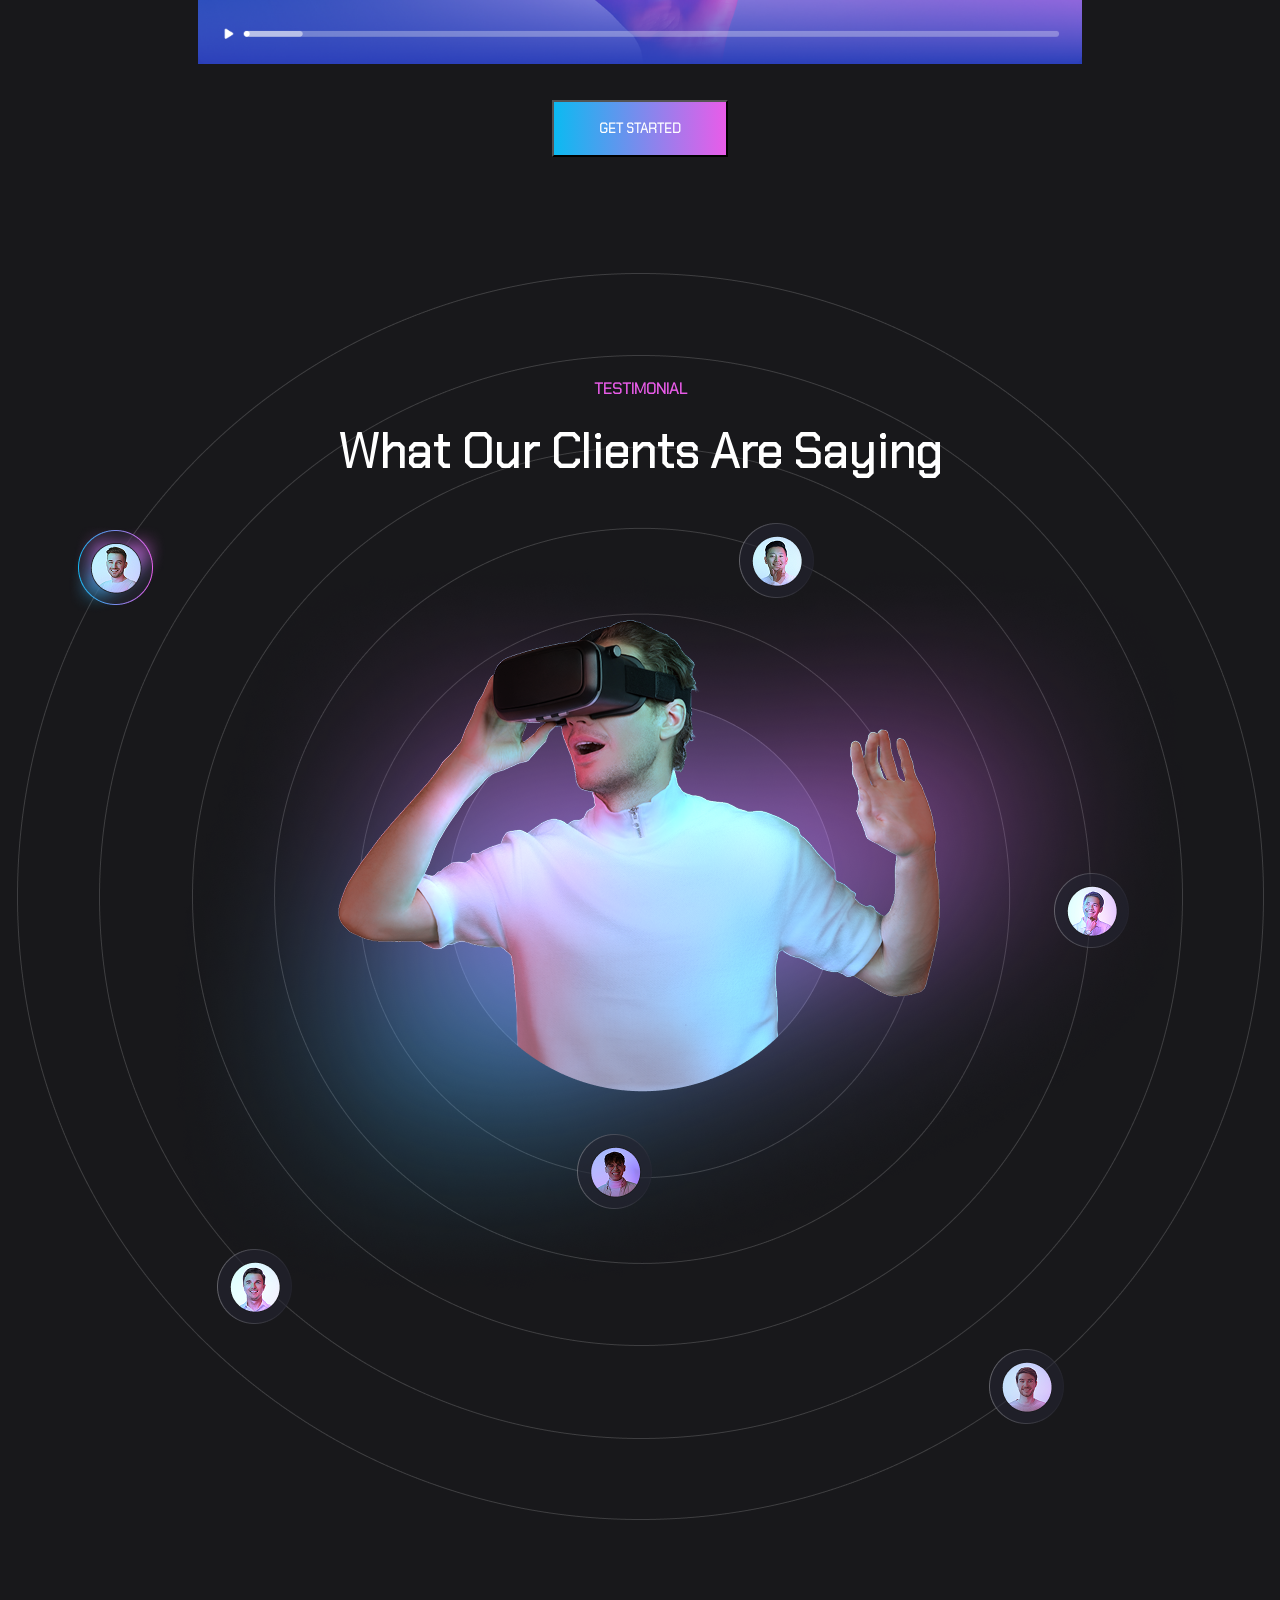
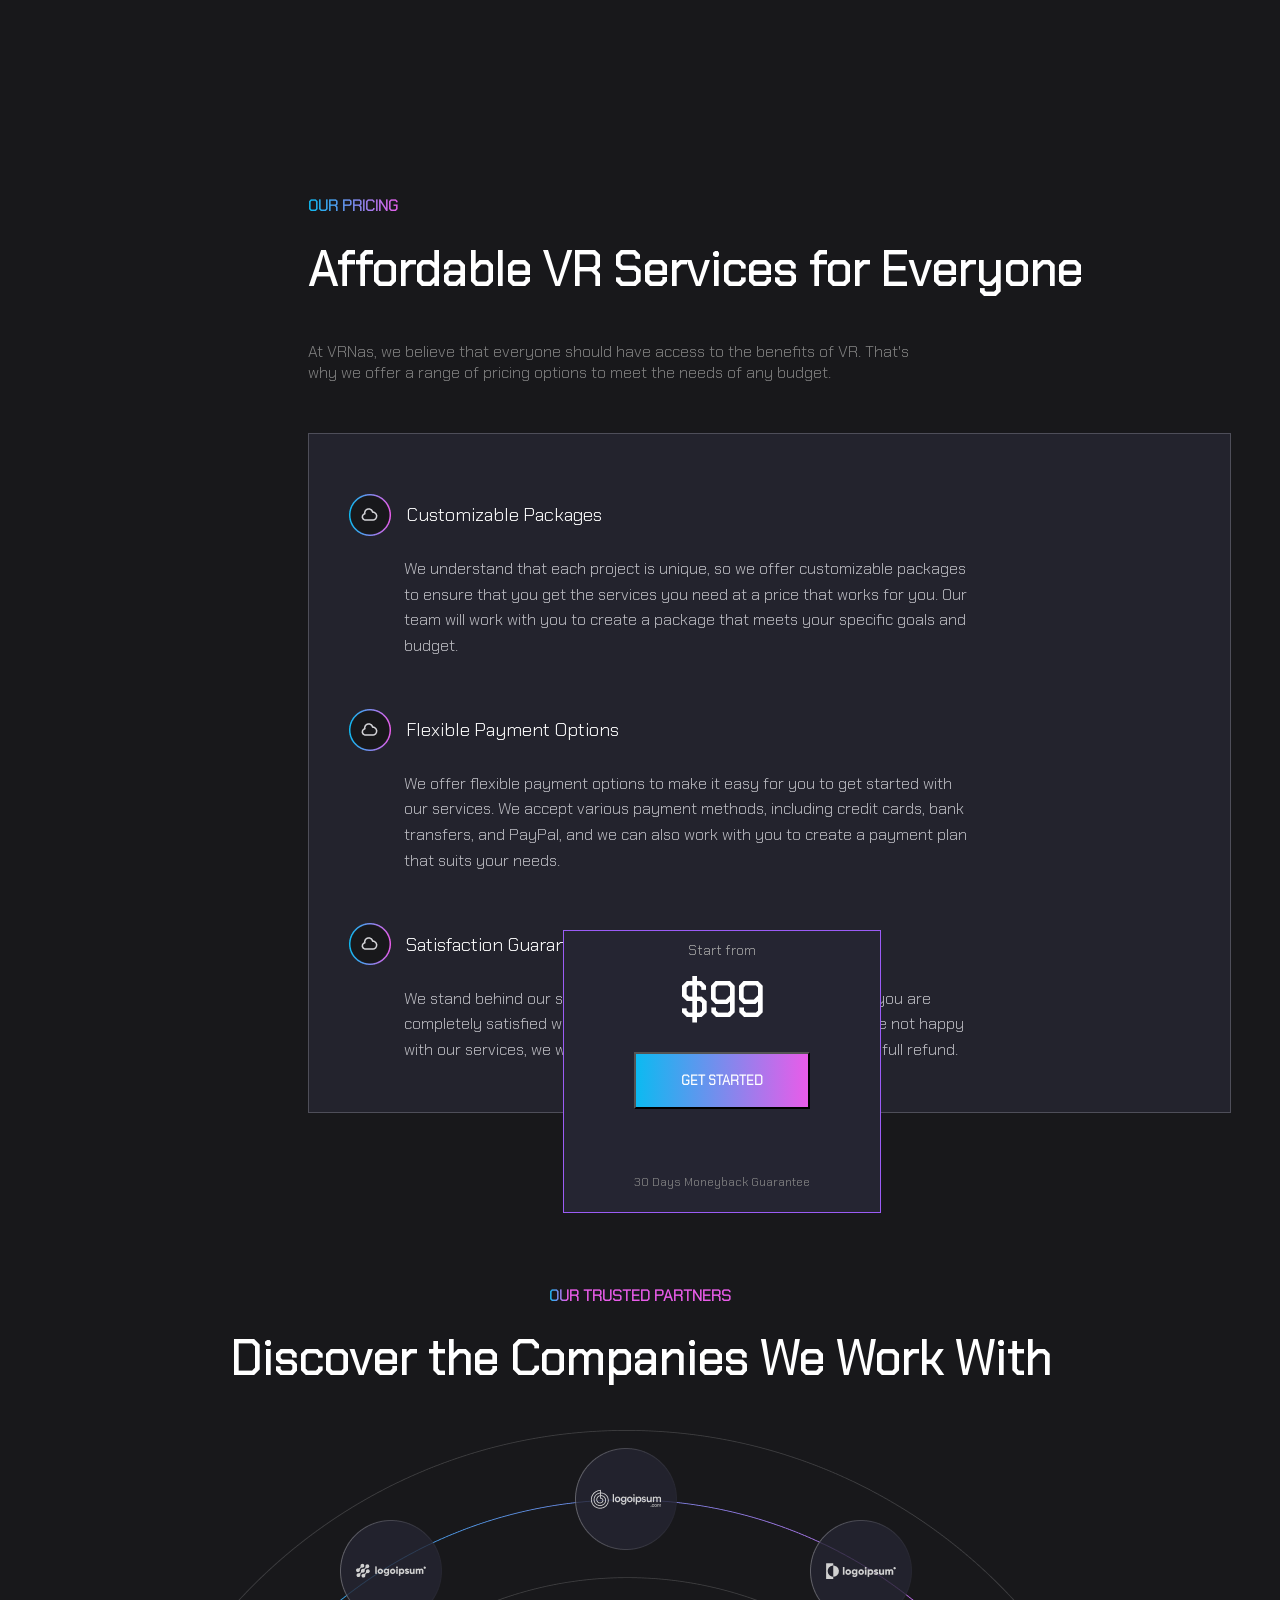
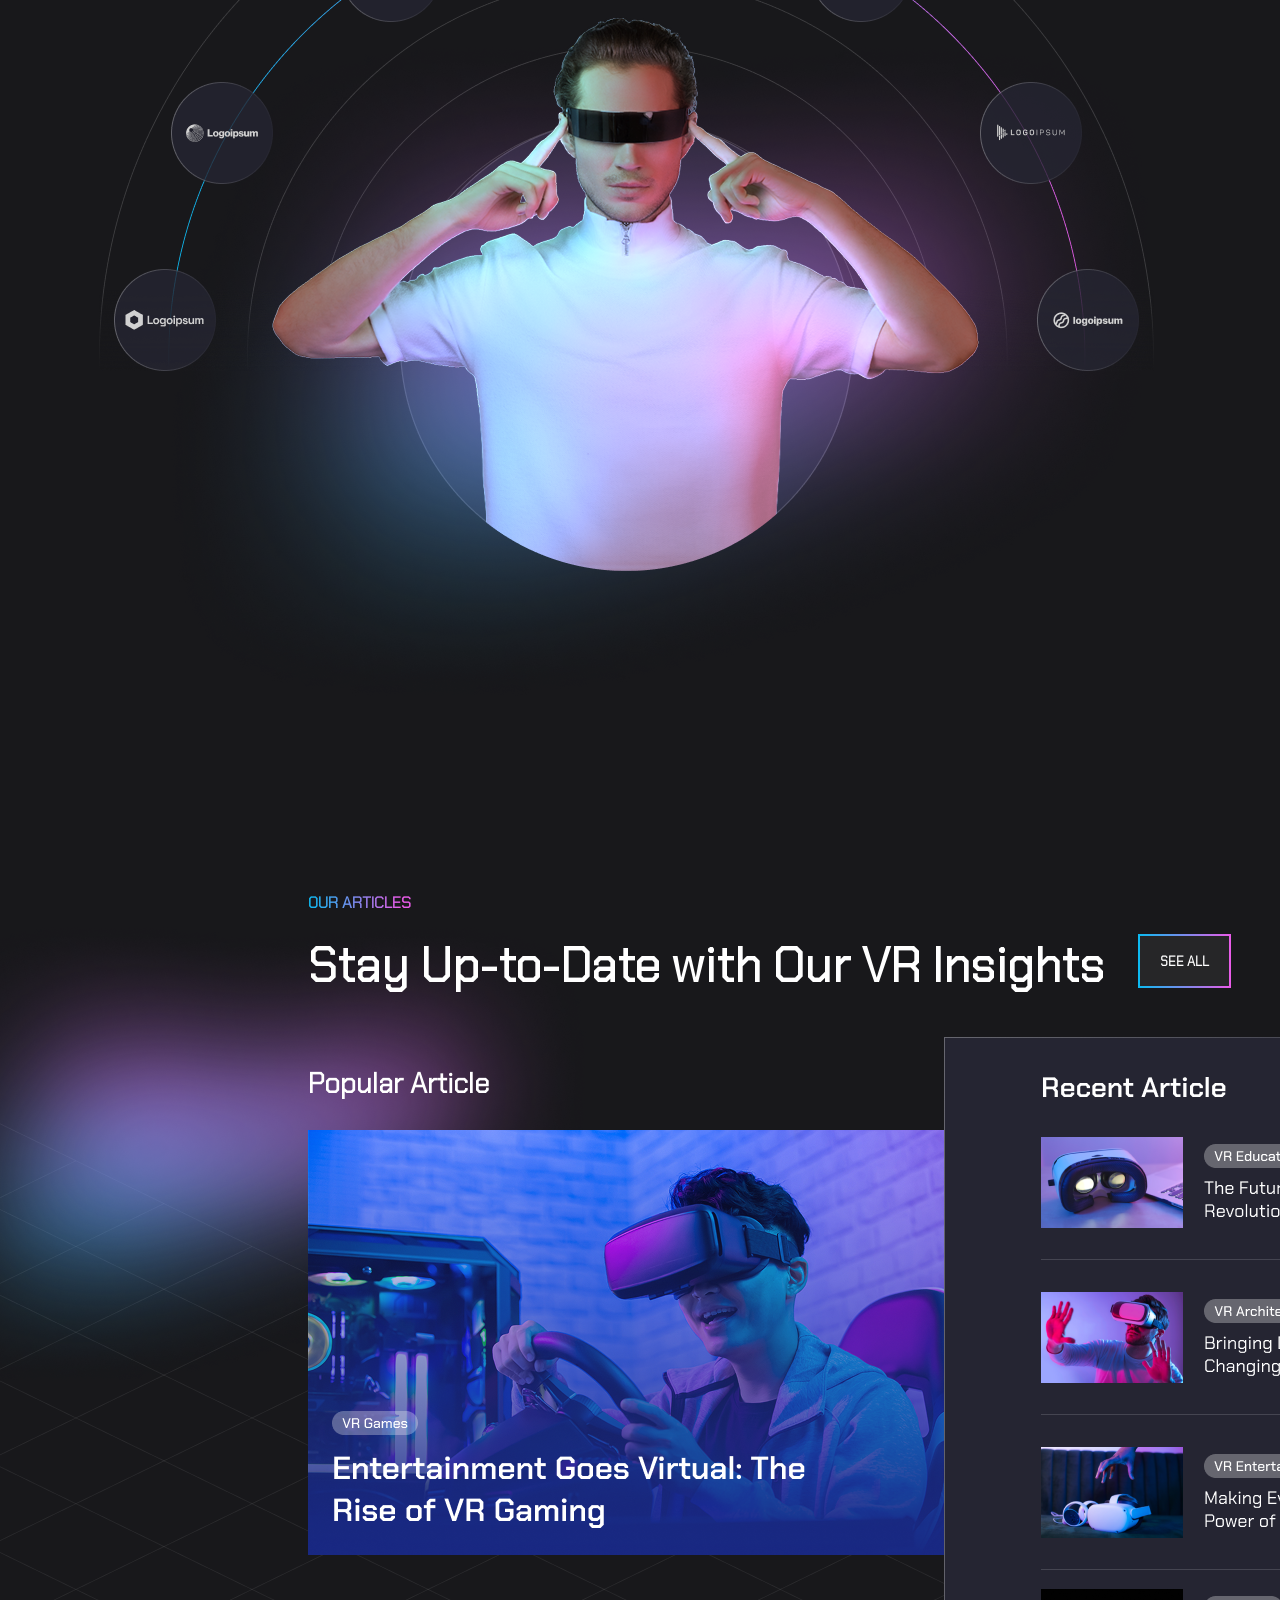
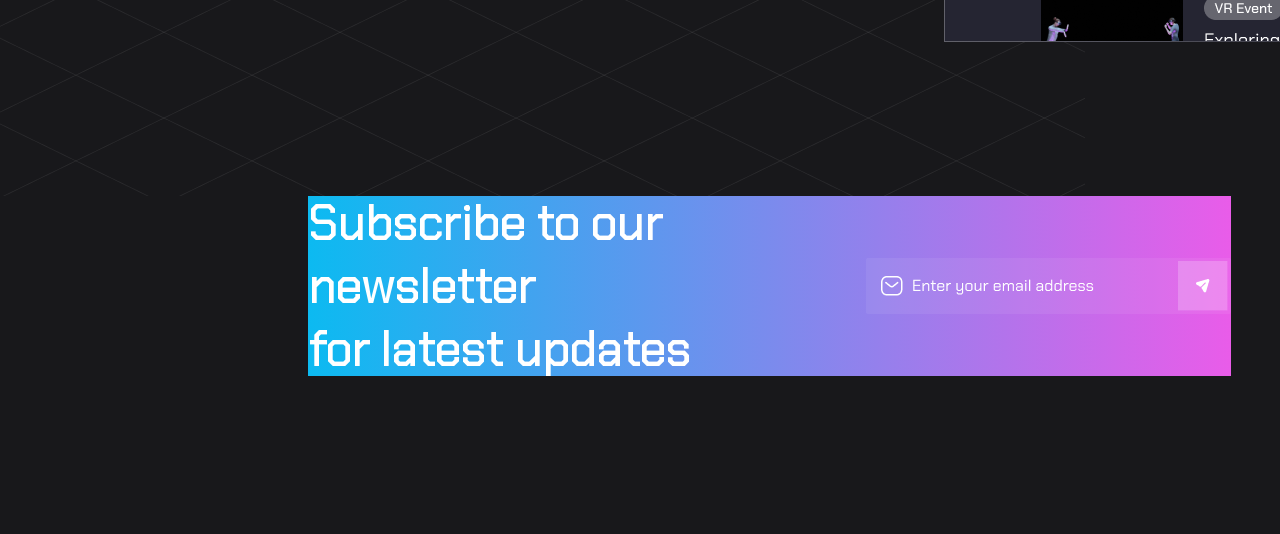
==== commit a84f80c7: "feat: main-subscribe" ====
--- a/frontend/index.html
+++ b/frontend/index.html
@@ -312,6 +312,13 @@
             <img src="img/main/main-OurArticles/LightBg.png" alt="">
         </div>
     </div>
+    <div class="main-subscribe">
+        <div class="main-subscribe__text">
+            <h2>Subscribe to our newsletter <br>
+            for latest updates</h2>
+        <img src="img/main/main-subscribe/Field.png" alt="">
+        </div>
+    </div>
 </body>
 </html>
 
--- a/frontend/css/main.css
+++ b/frontend/css/main.css
@@ -294,7 +294,8 @@
 .main-testimonial__text h2,
 .main-OurPricing__text h2,
 .main-OurTrustedPartners h2,
-.main-OurArticles h2{
+.main-OurArticles h2,
+.main-subscribe__text h2{
     font-family: 'Chakra Petch', sans-serif;
     color: white;
     font-size: 3rem;
@@ -635,4 +636,24 @@
 
 .main-OurArticles__BgImg > img:nth-of-type(2){
     bottom: 250px;
+}
+
+.main-subscribe{
+    display: flex;
+    justify-content: center;
+    flex-direction: column;
+    width: 73%;
+    margin: 0 auto 150px 300px;
+}
+
+.main-subscribe__text{
+    display: flex;
+    justify-content: space-around;
+    align-items: center;
+    background: linear-gradient(to right, rgba(12, 186, 241, 1), rgba(233, 92, 233, 1));
+    height: 20vh;
+}
+
+.main-subscribe__text h2{
+    margin: 0;
 }
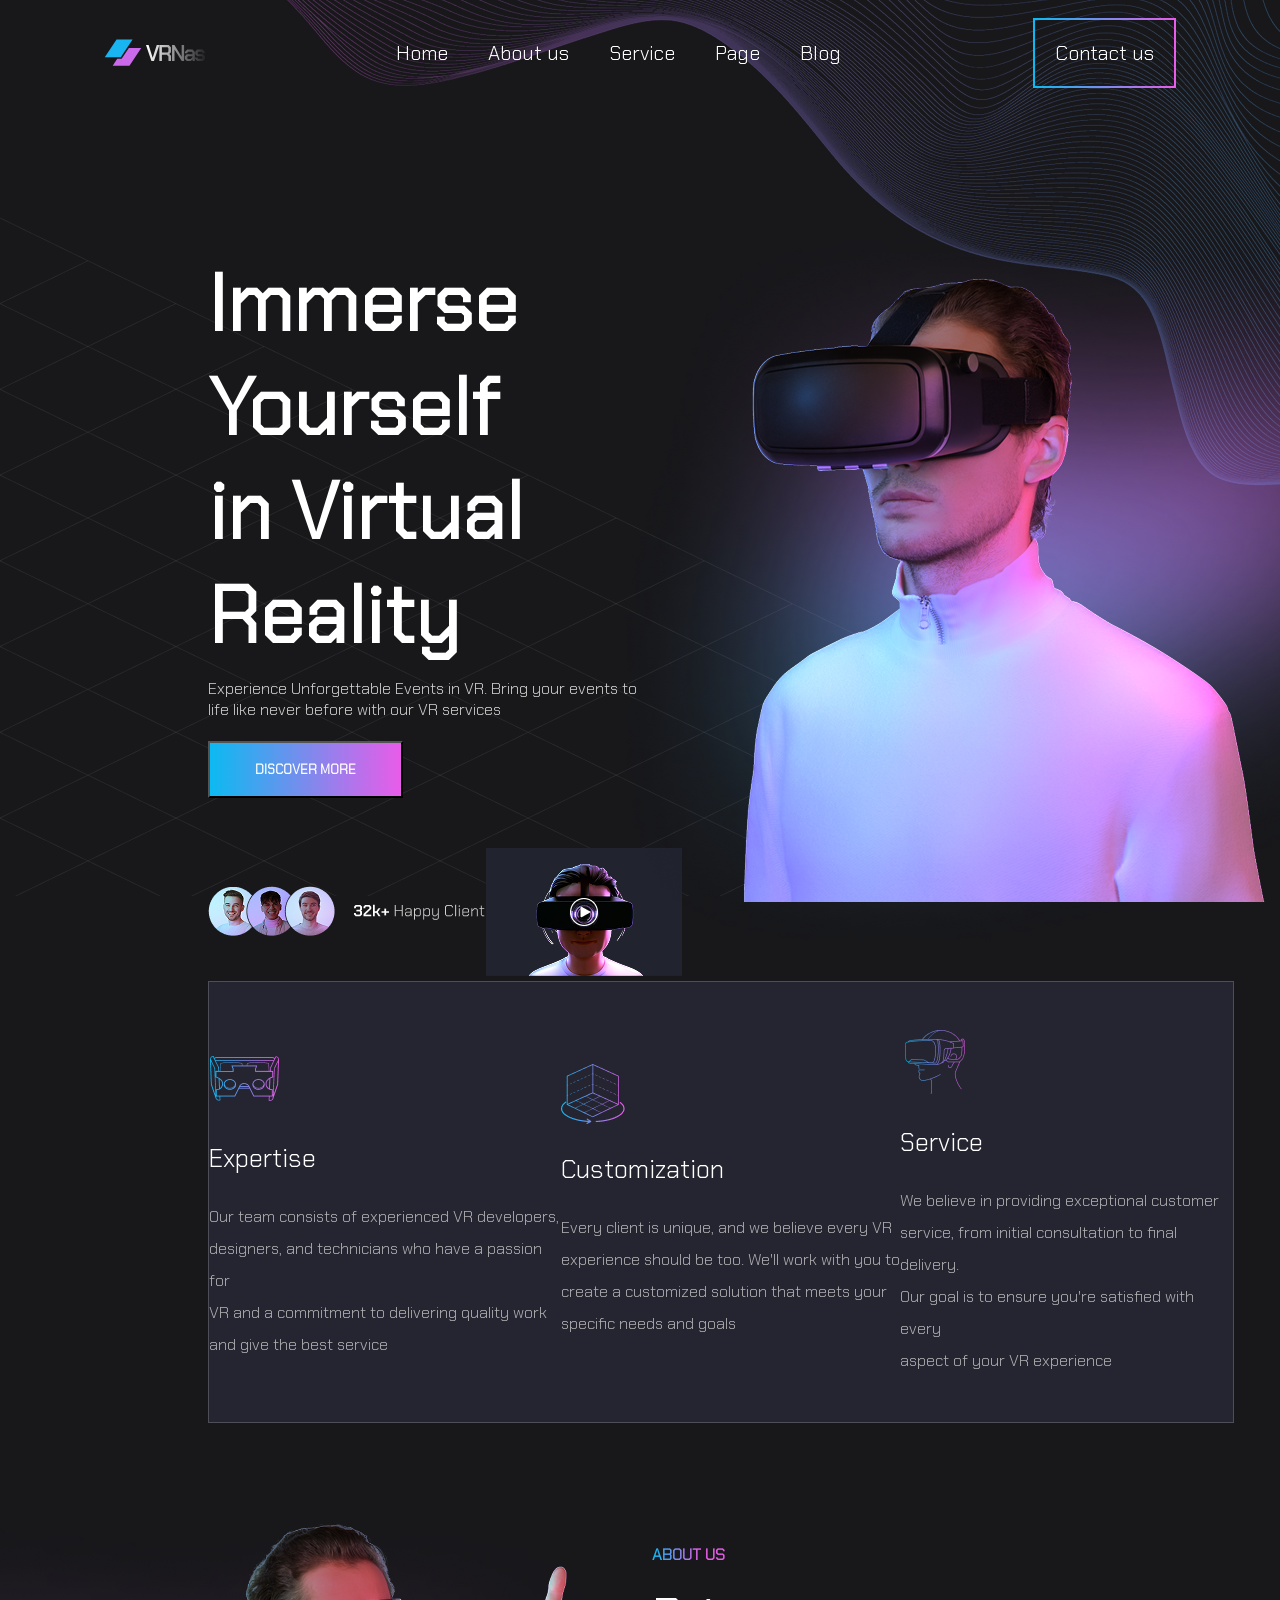
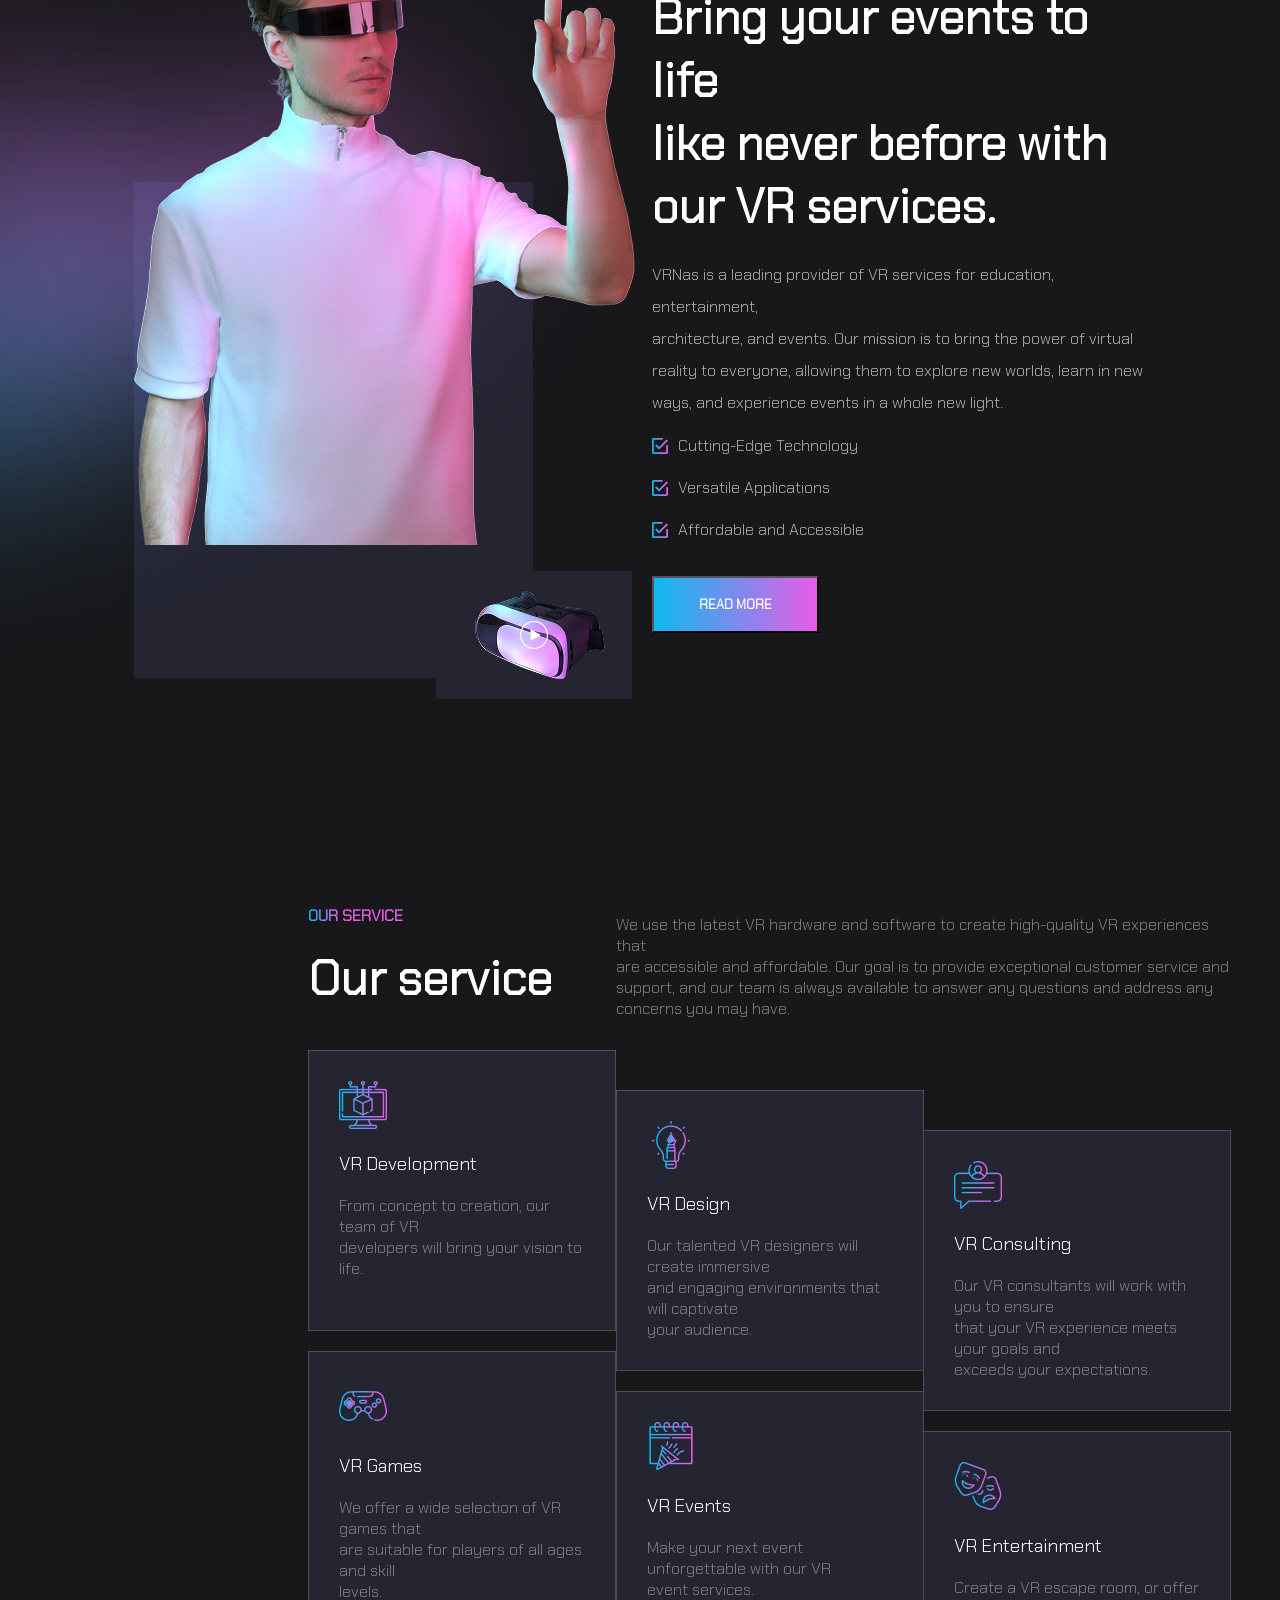
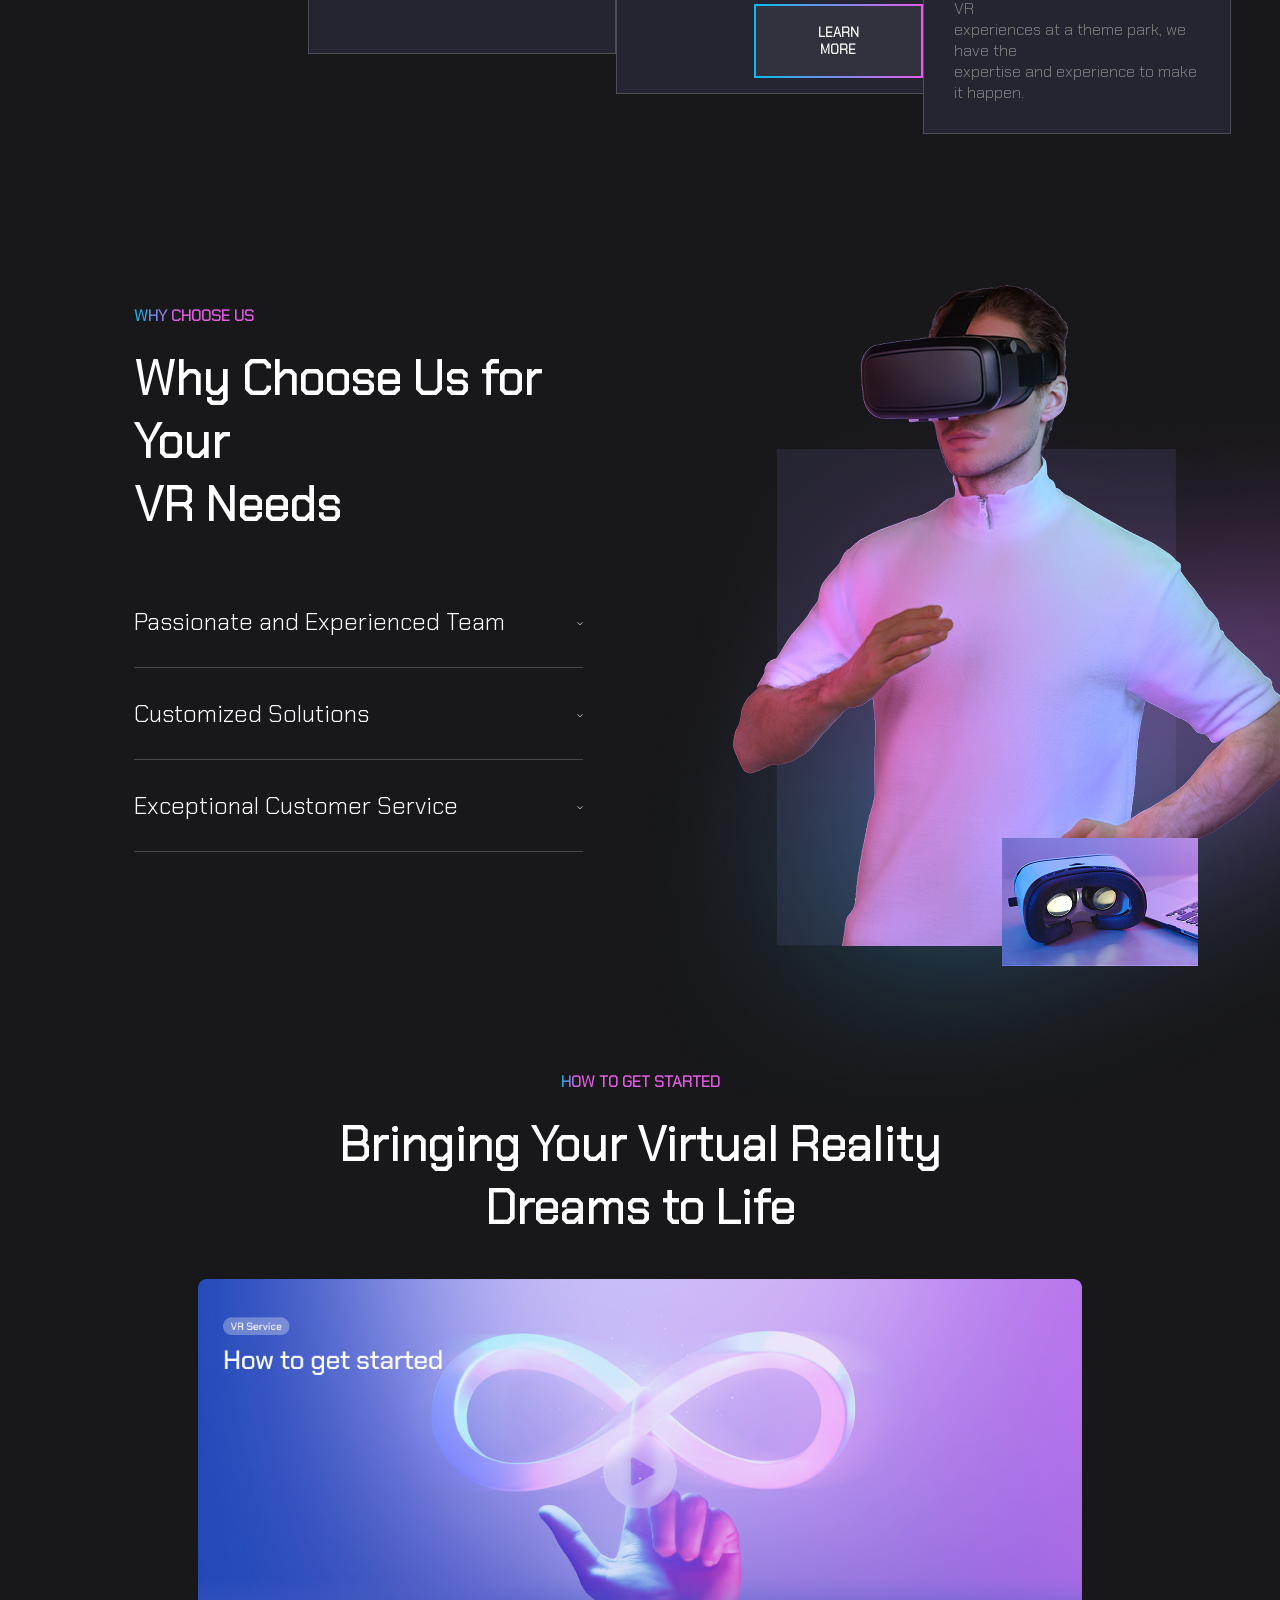
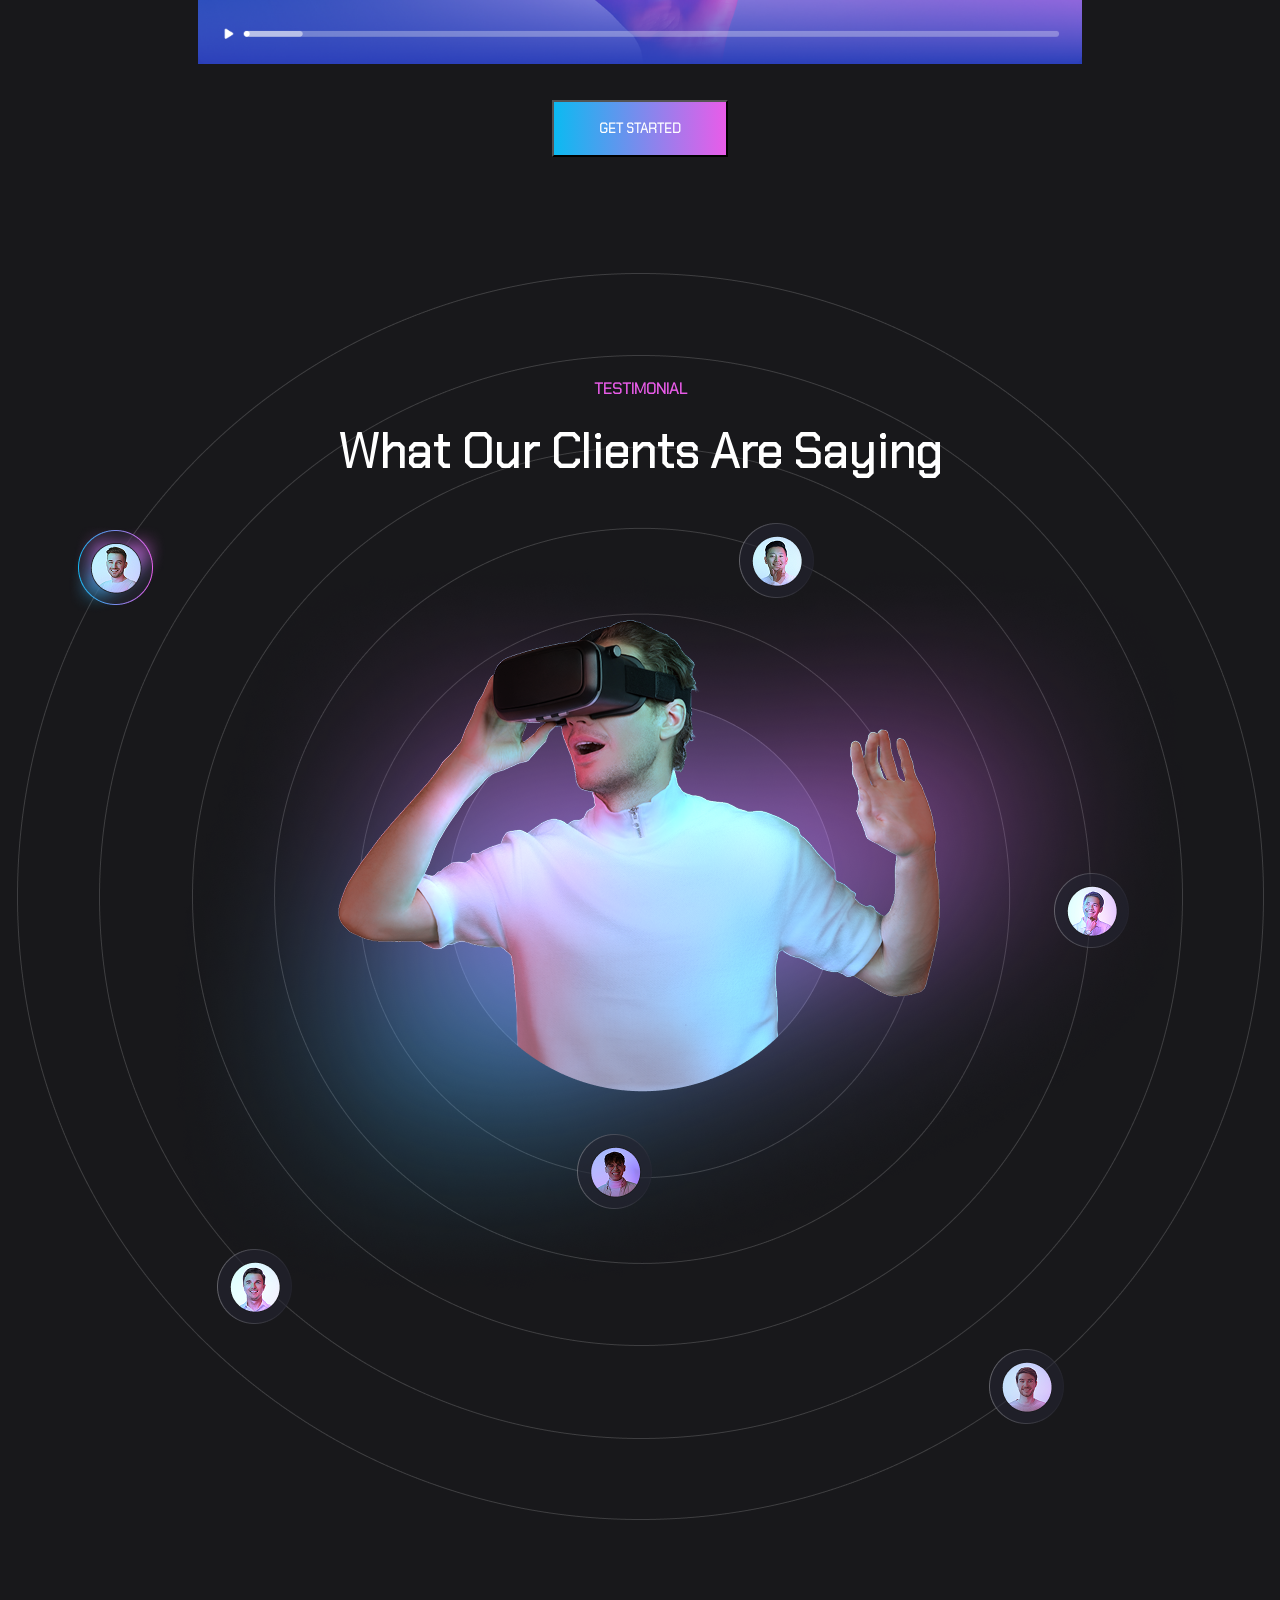
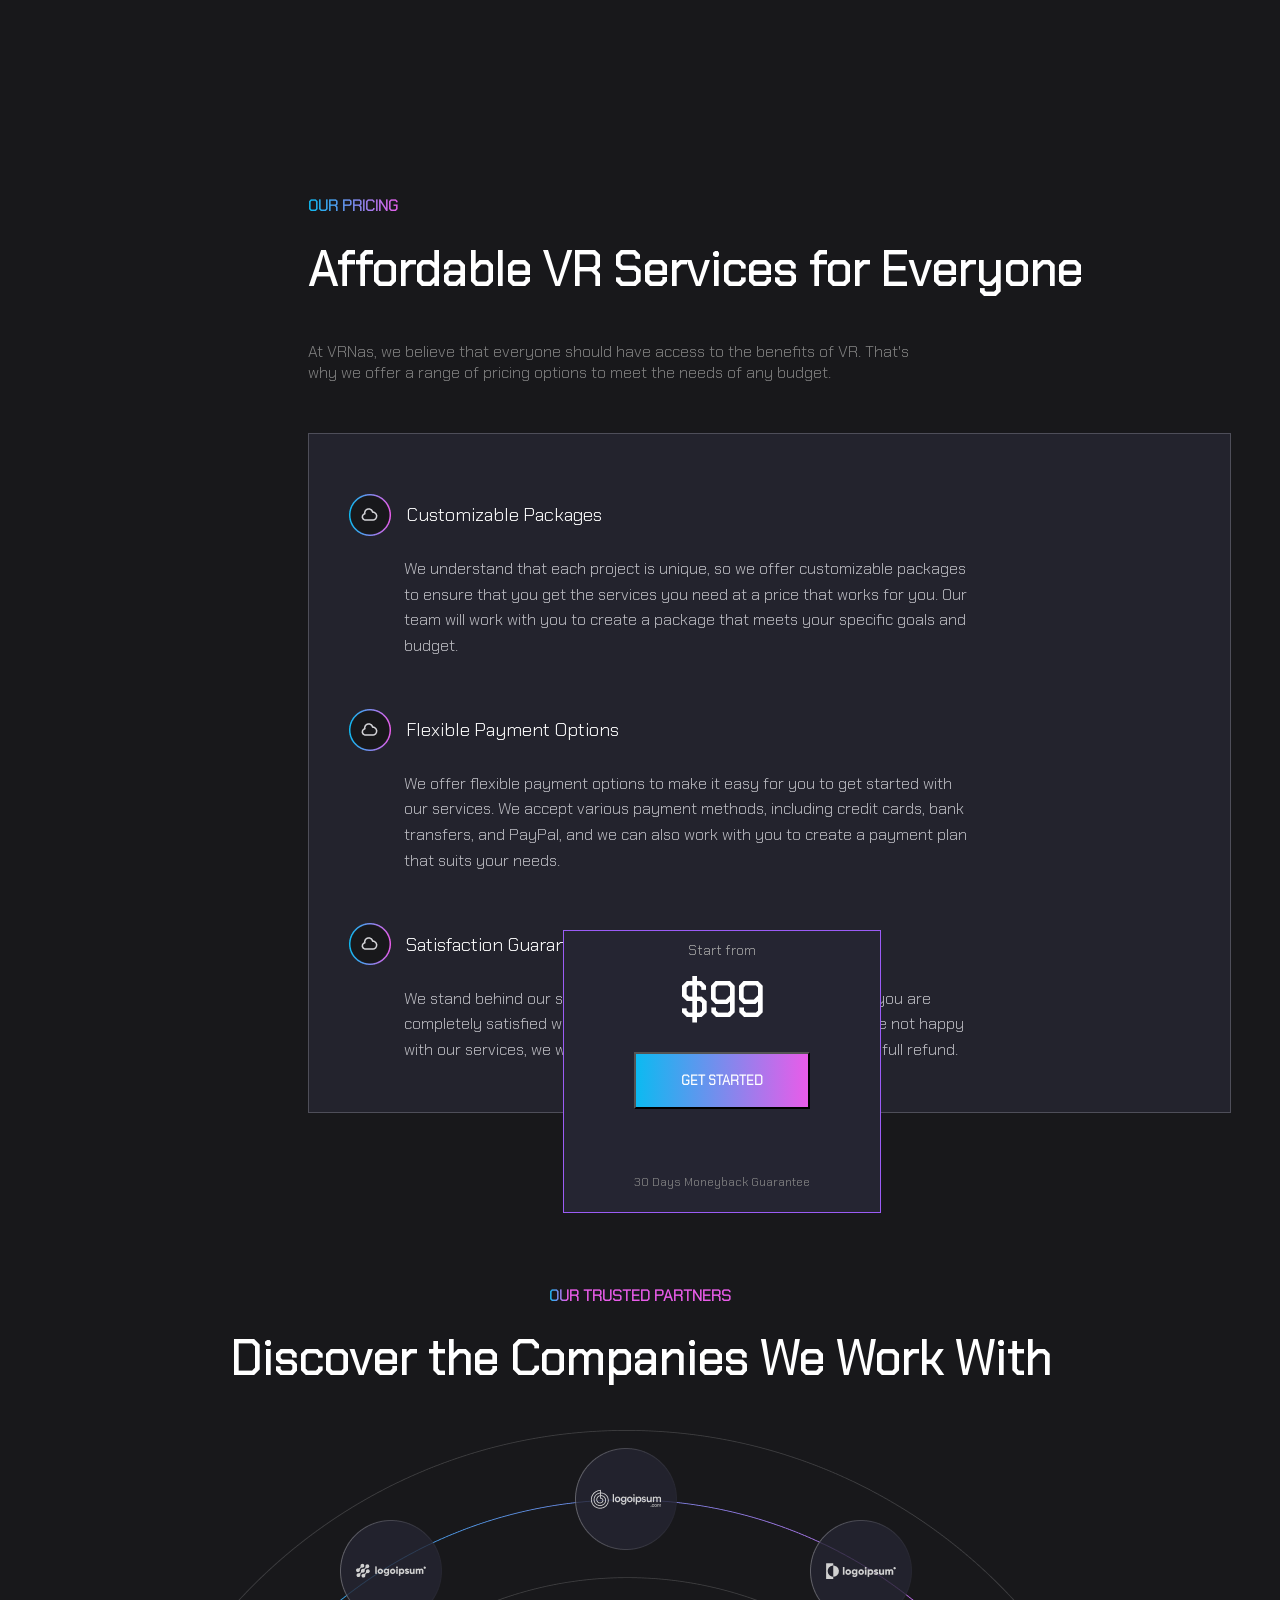
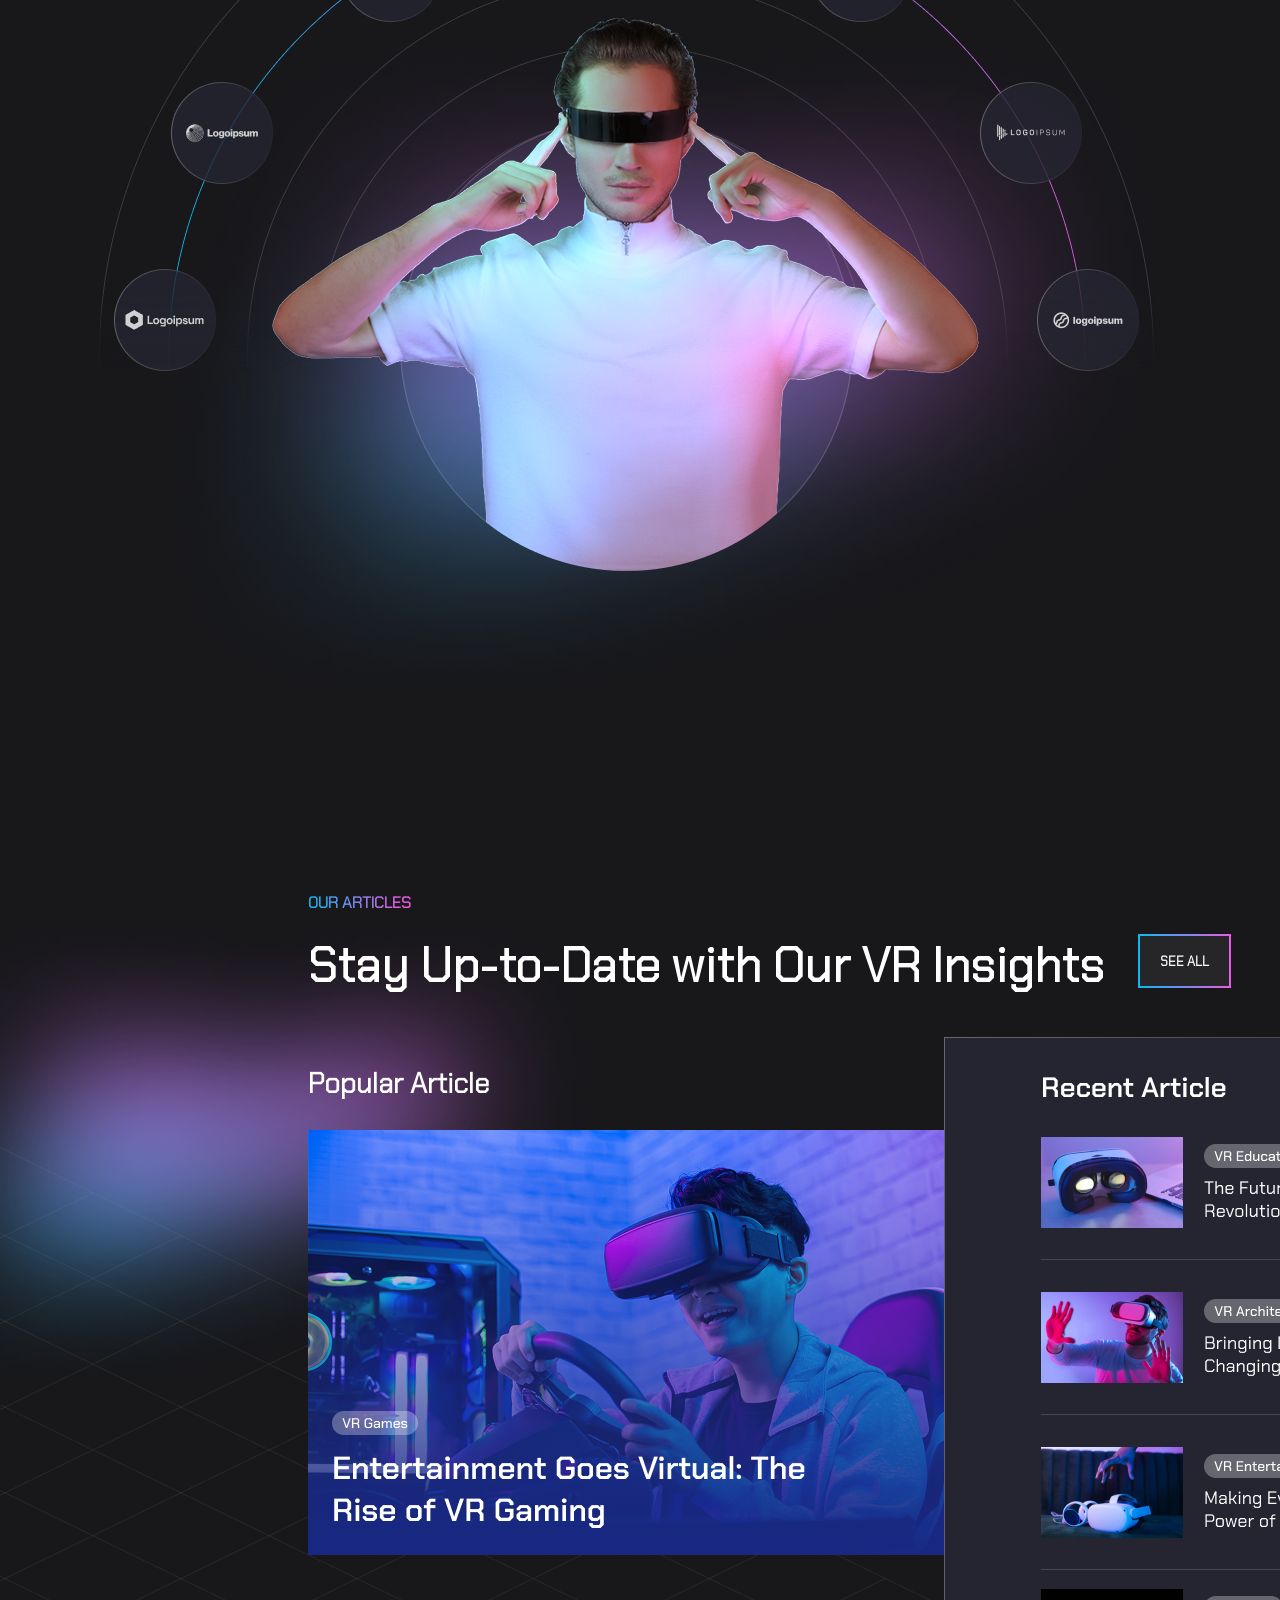
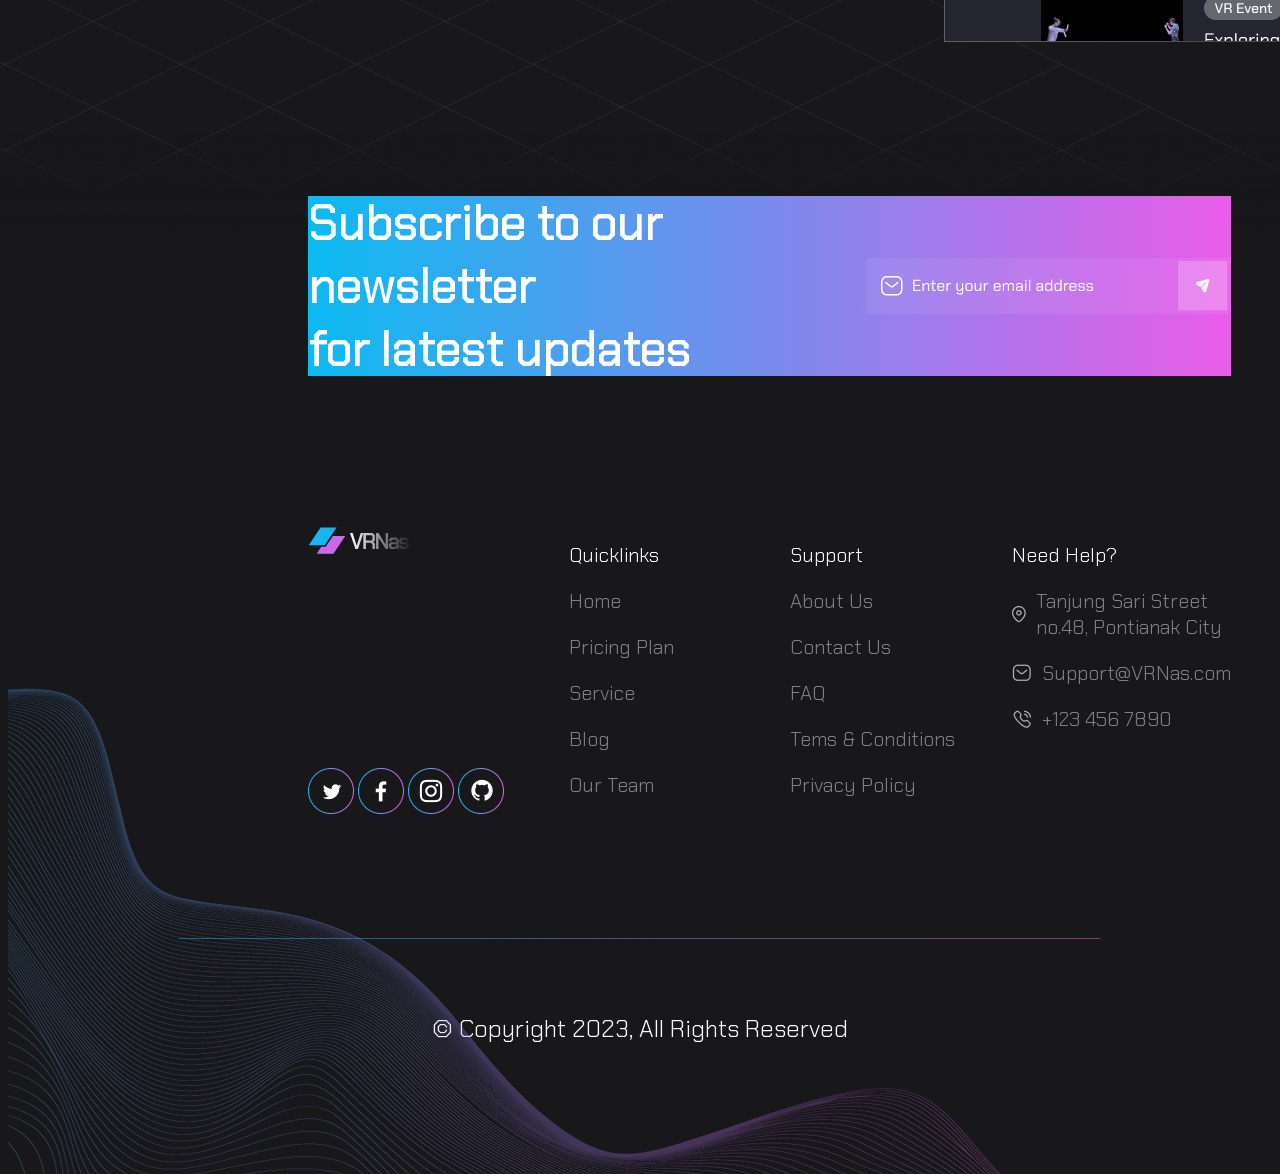
==== commit 1a7ee84e: "feat: footer" ====
--- a/frontend/index.html
+++ b/frontend/index.html
@@ -319,6 +319,89 @@
         <img src="img/main/main-subscribe/Field.png" alt="">
         </div>
     </div>
+    <div class="footer">
+        <div class="footer__grid">
+            <div class="footer__grid-VRNasColumn">
+                <svg xmlns="http://www.w3.org/2000/svg" width="101" height="30" viewBox="0 0 101 30" fill="none">
+                <path d="M12.5394 1.53809H28.5614L16.782 19.2095H0.76001L12.5394 1.53809Z" fill="#19B5F1"/>
+                <path d="M13.241 20.8474L8.67859 27.692H25.4606L37.24 10.0205H24.8538L17.6369 20.8474H13.241Z" fill="#CA6AEB"/>
+                <path d="M42 7H44.6237L48.6687 19.8457H48.7124L52.7574 7H55.3811L49.9587 23H47.4224L42 7Z" fill="url(#paint0_linear_21_12730)"/>
+                <path d="M67.0044 17.8343V23H64.4681V18.4743L62.8938 16.6686H57.9087V23H55.3724V7H64.6867L66.9169 9.35429V14.2686L65.3208 15.9371L67.0044 17.8343ZM57.9087 14.4743H63.5498L64.4243 13.56V10.1543L63.5498 9.24H57.9087V14.4743Z" fill="url(#paint1_linear_21_12730)"/>
+                <path d="M68.0974 7H70.4151L77.6304 18.6343H77.6741V7H80.1011V23H77.7834L70.5681 11.3886H70.5244V23H68.0974V7Z" fill="url(#paint2_linear_21_12730)"/>
+                <path d="M80.8762 20.9657V18.2686L82.8222 16.2571H88.4414V14.5657L87.6324 13.72H84.1996L83.3906 14.5657V15.2971H80.9637V13.9714L83.1939 11.6171H88.6381L90.8683 13.9714V23H88.6163V21.24L86.8671 23H82.8222L80.8762 20.9657ZM86.6266 20.9657L88.4414 19.1371V18.1771H84.0029L83.3032 18.8857V20.28L83.9591 20.9657H86.6266Z" fill="url(#paint3_linear_21_12730)"/>
+                <path d="M91.2047 20.8743V19.48H93.6316V20.2114L94.2438 20.8743H97.9608L98.573 20.2114V18.9771L97.939 18.3143H93.2381L91.2921 16.2571V13.6971L93.2818 11.6171H98.7698L100.781 13.7429V15.1371H98.3544V14.4057L97.7422 13.7429H94.3313L93.7191 14.4057V15.5486L94.3532 16.2114H99.0322L101 18.2914V20.92L99.0103 23H93.2162L91.2047 20.8743Z" fill="url(#paint4_linear_21_12730)"/>
+                <defs>
+                <linearGradient id="paint0_linear_21_12730" x1="42" y1="13.5" x2="104" y2="20.5" gradientUnits="userSpaceOnUse">
+                <stop stop-color="white"/>
+                <stop offset="1" stop-color="white" stop-opacity="0"/>
+                </linearGradient>
+                <linearGradient id="paint1_linear_21_12730" x1="42" y1="13.5" x2="104" y2="20.5" gradientUnits="userSpaceOnUse">
+                <stop stop-color="white"/>
+                <stop offset="1" stop-color="white" stop-opacity="0"/>
+                </linearGradient>
+                <linearGradient id="paint2_linear_21_12730" x1="42" y1="13.5" x2="104" y2="20.5" gradientUnits="userSpaceOnUse">
+                <stop stop-color="white"/>
+                <stop offset="1" stop-color="white" stop-opacity="0"/>
+                </linearGradient>
+                <linearGradient id="paint3_linear_21_12730" x1="42" y1="13.5" x2="104" y2="20.5" gradientUnits="userSpaceOnUse">
+                <stop stop-color="white"/>
+                <stop offset="1" stop-color="white" stop-opacity="0"/>
+                </linearGradient>
+                <linearGradient id="paint4_linear_21_12730" x1="42" y1="13.5" x2="104" y2="20.5" gradientUnits="userSpaceOnUse">
+                <stop stop-color="white"/>
+                <stop offset="1" stop-color="white" stop-opacity="0"/>
+                </linearGradient>
+                </defs>
+                </svg>
+                <div class="footer__grid-VRNasColumn__img">
+                    <img src="img/footer/twitter.png" alt="">
+                    <img src="img/footer/facebook.png" alt="">
+                    <img src="img/footer/instagram.png" alt="">
+                    <img src="img/footer/github.png" alt="">
+                </div>
+            </div>
+            <div class="footer__grid-quicklinks">
+                <ul>
+                    <li>Quicklinks</li>
+                    <li>Home</li>
+                    <li>Pricing Plan</li>
+                    <li>Service</li>
+                    <li>Blog</li>
+                    <li>Our Team</li>
+                </ul>
+            </div>
+            <div class="footer__grid-support">
+                <ul>
+                    <li>Support</li>
+                    <li>About Us</li>
+                    <li>Contact Us</li>
+                    <li>FAQ</li>
+                    <li>Tems & Conditions</li>
+                    <li>Privacy Policy</li>
+                </ul>
+            </div>
+            <div class="footer__grid-help">
+                <ul>
+                    <li>Need Help?</li>
+                    <li><div>
+                        <img src="img/footer/Location.png" alt="">
+                        Tanjung Sari Street no.48, Pontianak City
+                    </div></li>
+                    <li><div>
+                        <img src="img/footer/Message.png" alt="">
+                        Support@VRNas.com
+                    </div></li>
+                    <li><div>
+                        <img src="img/footer/Calling.png" alt="">
+                        +123 456 7890
+                    </div></li>
+                </ul>
+            </div>
+        </div>
+        <img src="img/footer/Line.png" alt="">
+        <p>© Copyright 2023, All Rights Reserved</p>
+        <img src="img/footer/corner.png" alt="">
+    </div>
 </body>
 </html>
 
--- a/frontend/css/main.css
+++ b/frontend/css/main.css
@@ -626,7 +626,7 @@
 }
 
 .main-OurArticles__BgImg > img:nth-of-type(1){
-    bottom: -150px;
+    bottom: -190px;
 }
 
 .main-OurArticles__BgImg > img:nth-of-type(1),
@@ -656,4 +656,69 @@
 
 .main-subscribe__text h2{
     margin: 0;
+}
+
+.footer__grid{
+    display: grid;
+    grid-template-columns: repeat(4, 1fr);
+    grid-template-rows: 1fr;
+    width: 73%;
+    margin: 0 auto 120px 300px;
+}
+
+.footer__grid-VRNasColumn {grid-area: 1 / 1 / 2 / 2;}
+.footer__grid-quicklinks {grid-area: 1 / 2 / 2 / 3;}
+.footer__grid-support {grid-area: 1 / 3 / 2 / 4;}
+.footer__grid-help {grid-area: 1 / 4 / 2 / 5;}
+
+.footer__grid-help div{
+    display: flex;
+    align-items: center;
+    gap: 10px;
+}
+
+.footer__grid ul{
+    list-style: none;
+}
+
+.footer__grid li{
+    margin-bottom: 20px;
+    font-family: 'Chakra Petch', sans-serif;
+    color: #818181;
+    font-size: 20px;
+}
+
+.footer__grid li:first-child{
+    color: rgba(255, 255, 255, 1);
+}
+
+.footer__grid-VRNasColumn{
+    display: flex;
+    flex-direction: column;
+    justify-content: space-between;
+}
+
+.footer{
+    display: flex;
+    flex-direction: column;
+    align-items: center;
+    position: relative;
+}
+
+.footer > img:nth-of-type(1){
+    width: 73%;
+    margin-bottom: 50px;
+}
+
+.footer > p{
+    font-family: 'Chakra Petch', sans-serif;
+    color: rgba(255, 255, 255, 1);
+    font-size: 24px;
+    margin-bottom: 20px;
+}
+
+.footer > img:nth-of-type(2){
+    position: absolute;
+    top: 150px;
+    left: 0;
 }
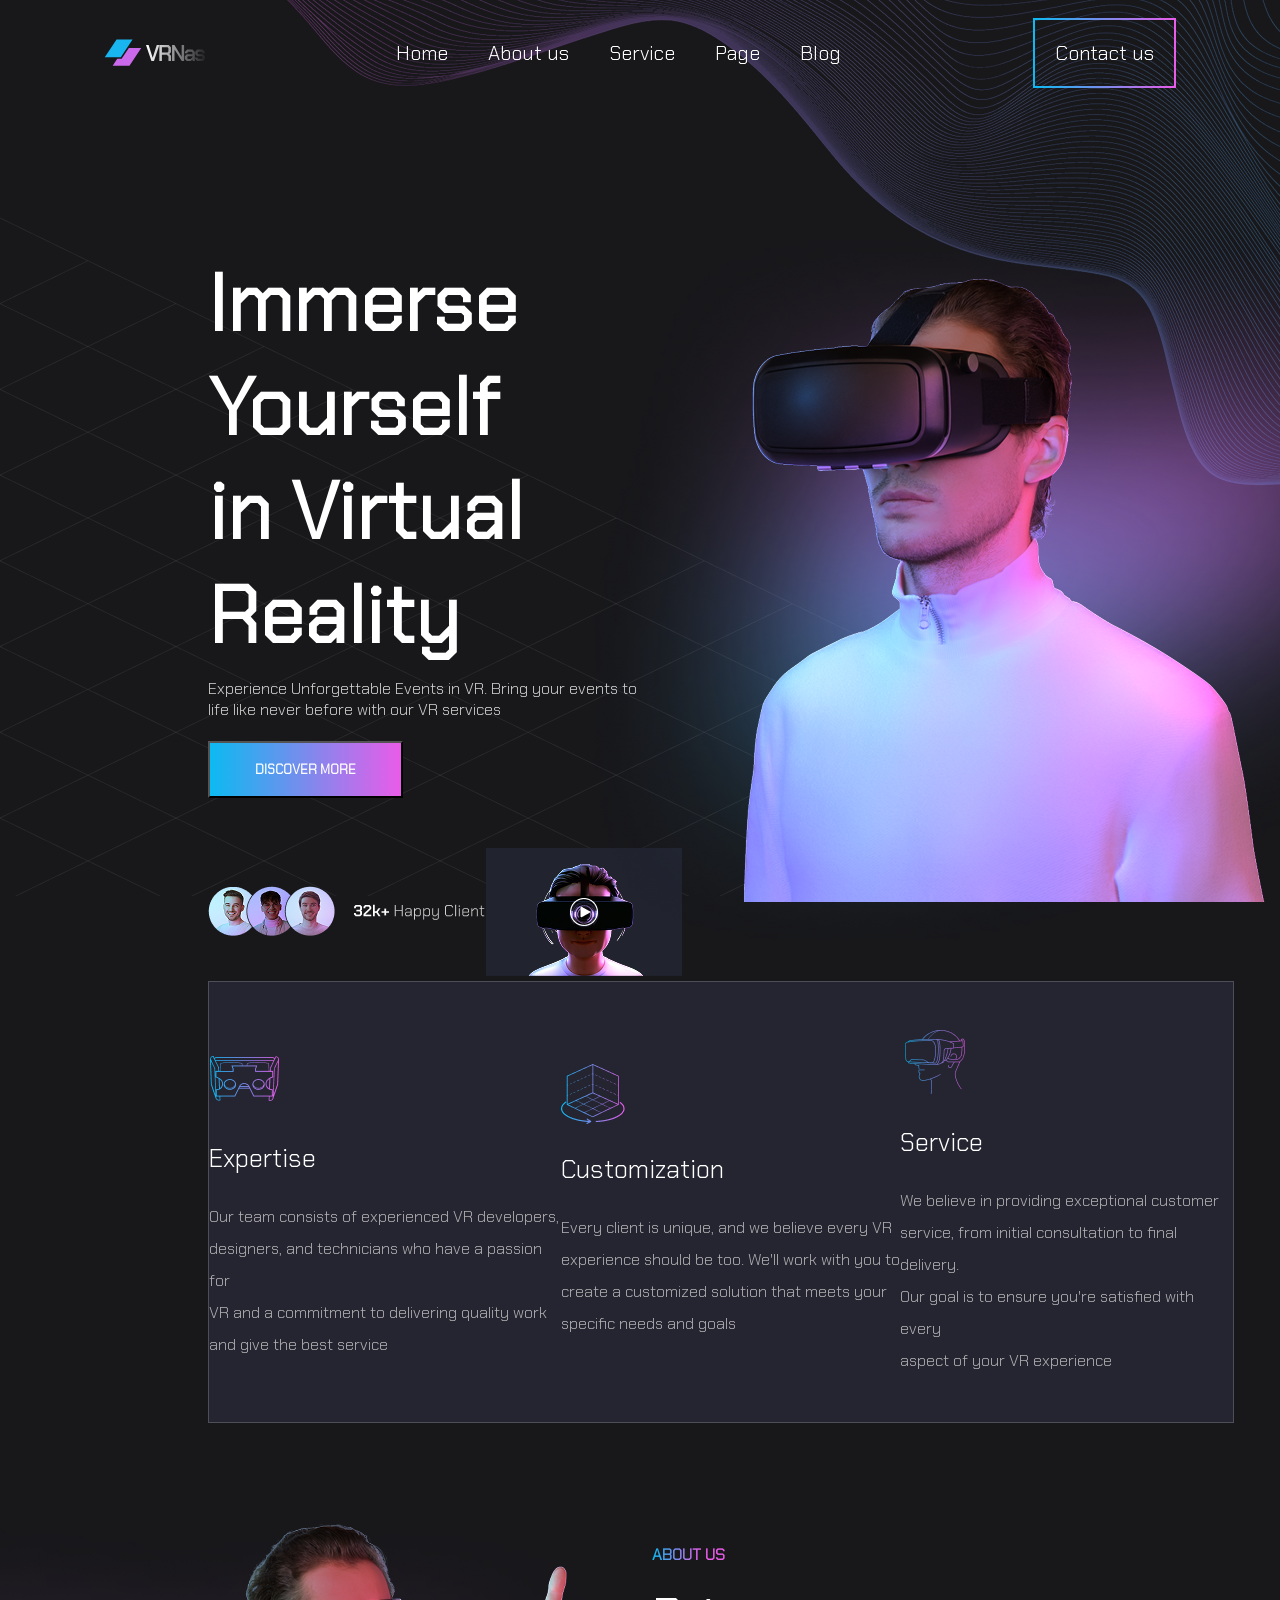
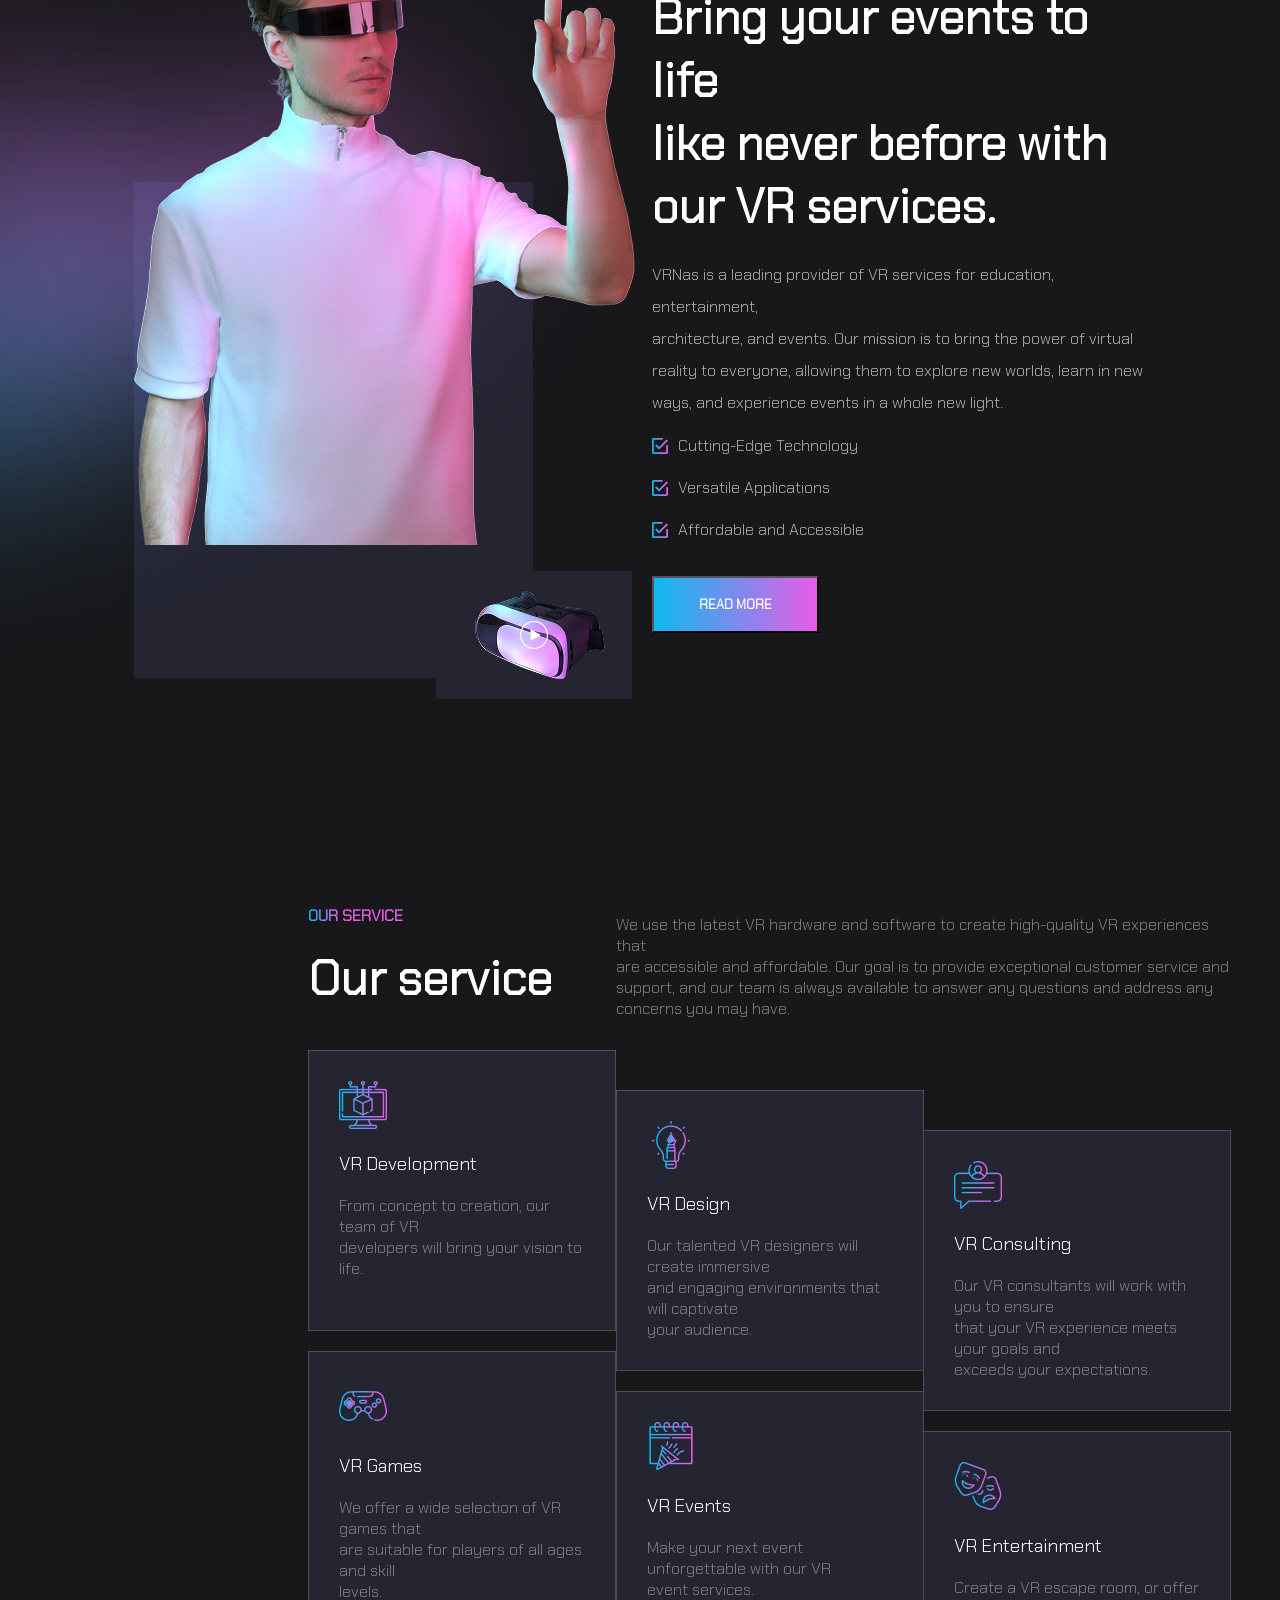
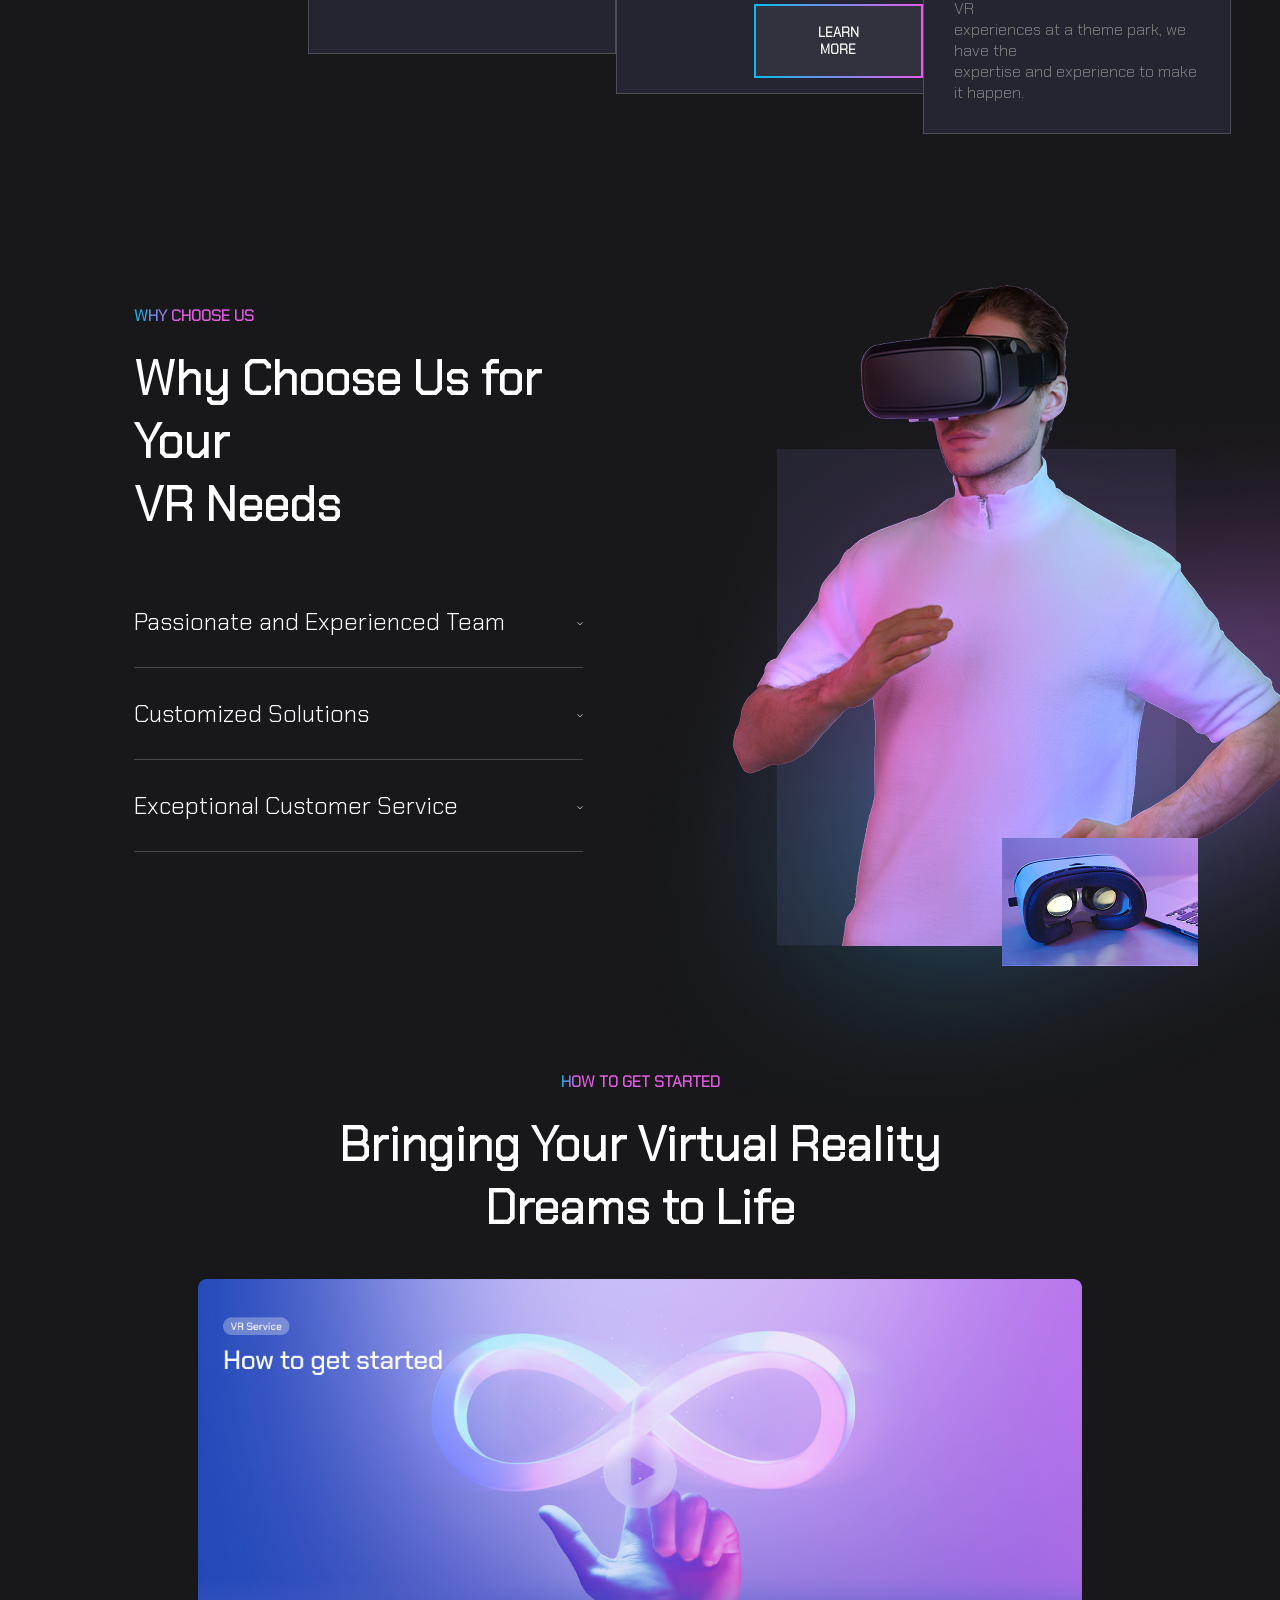
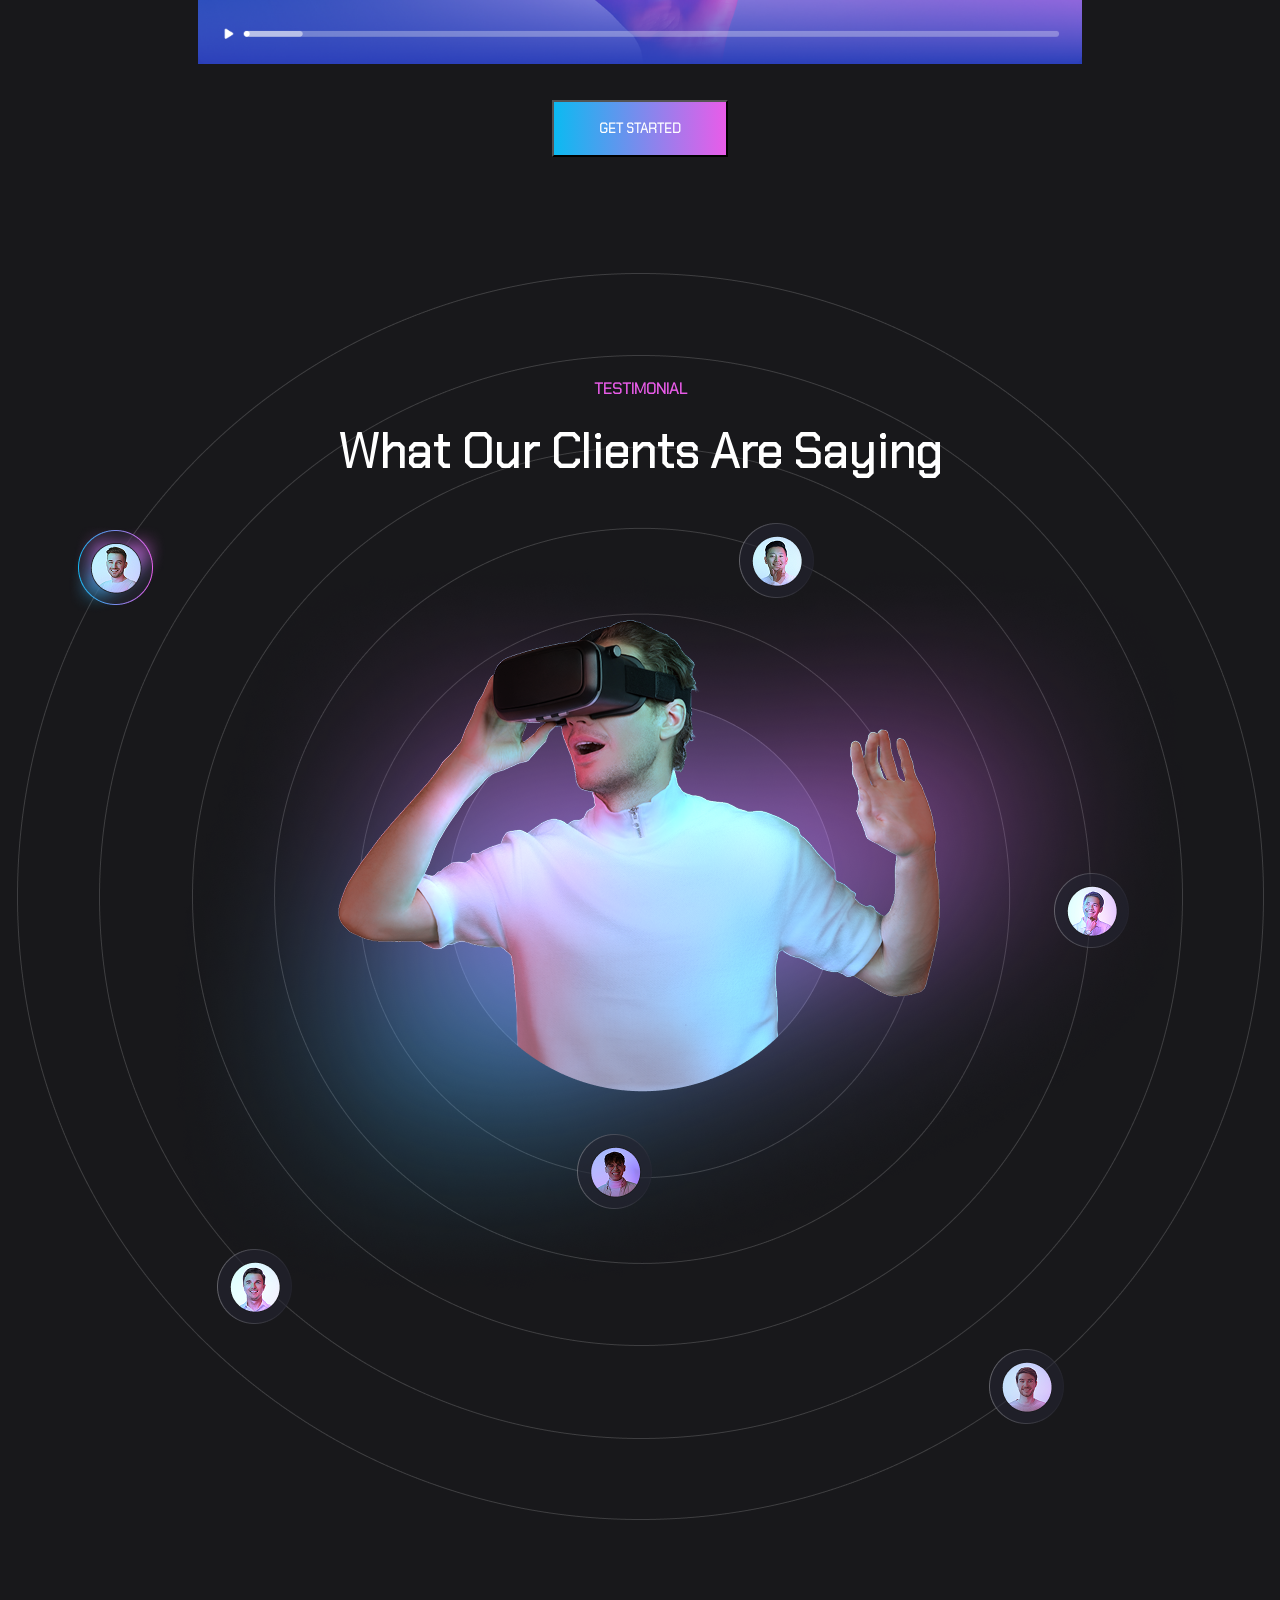
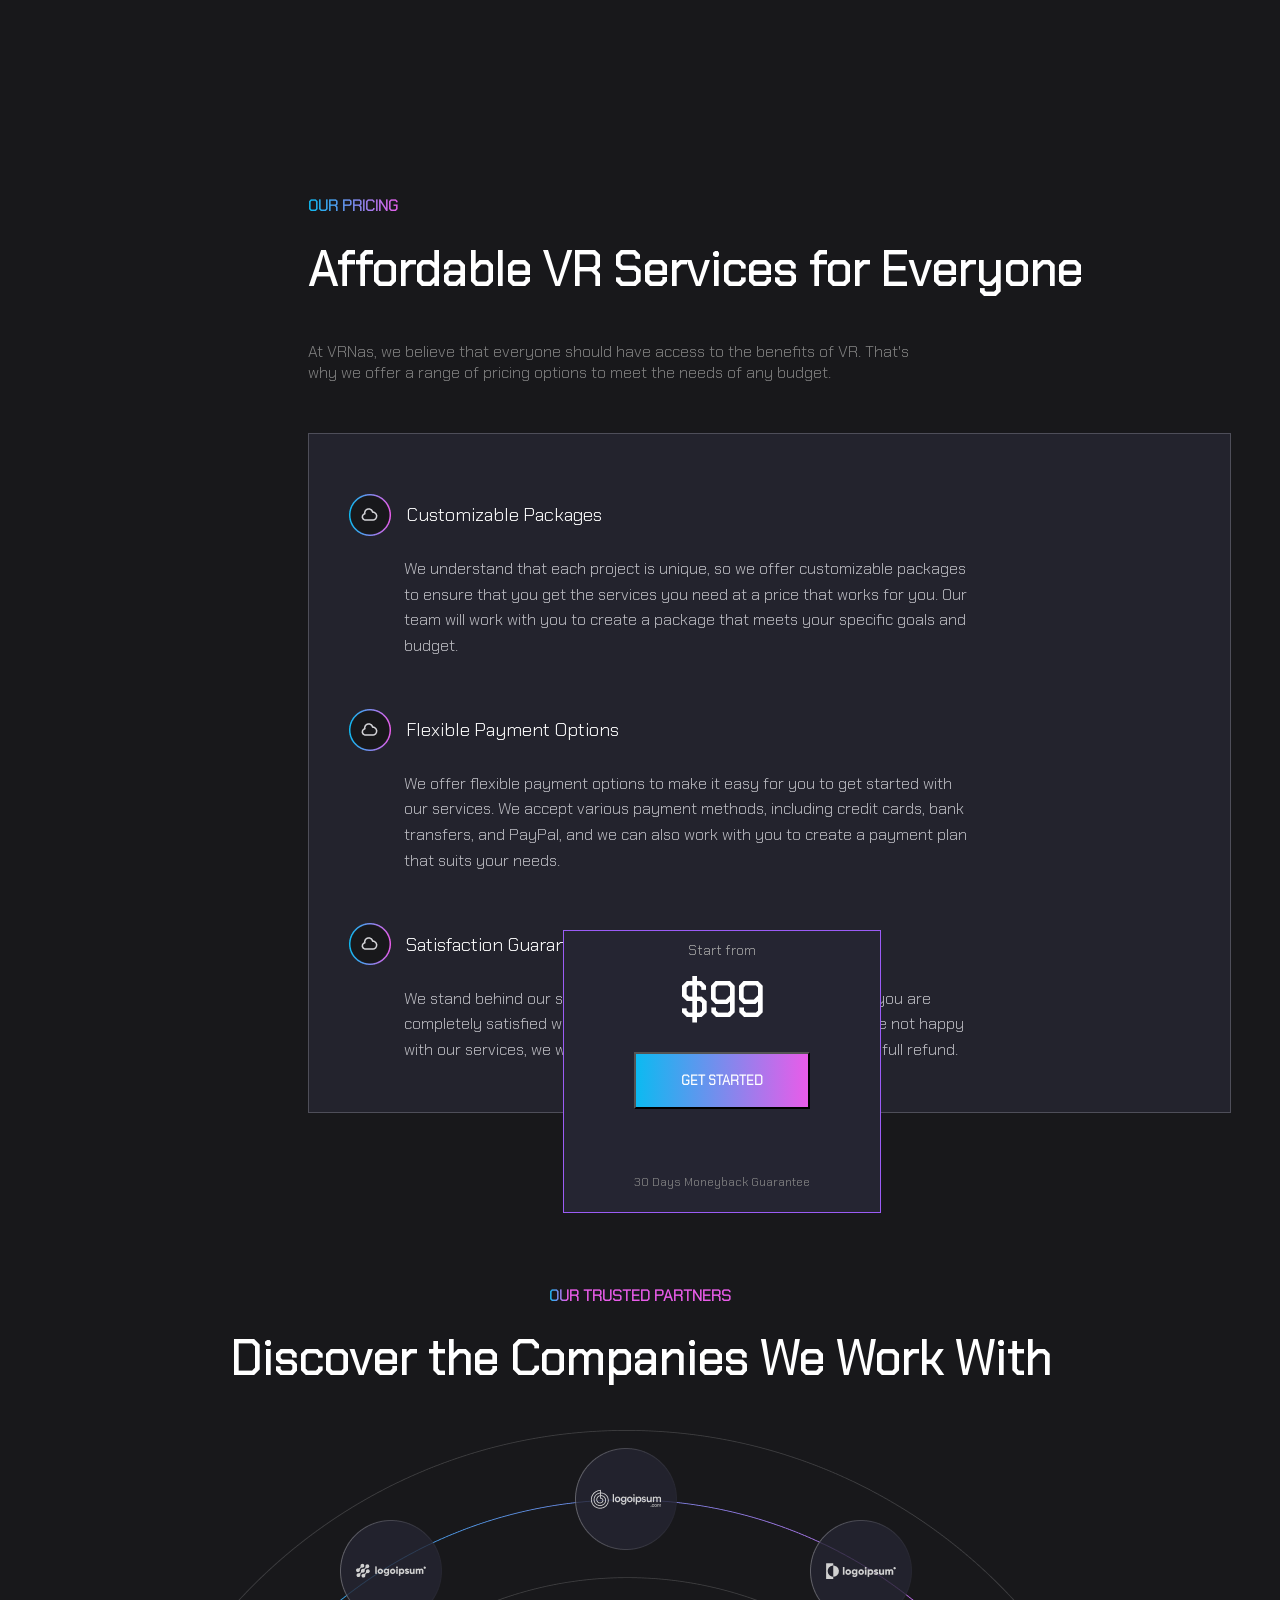
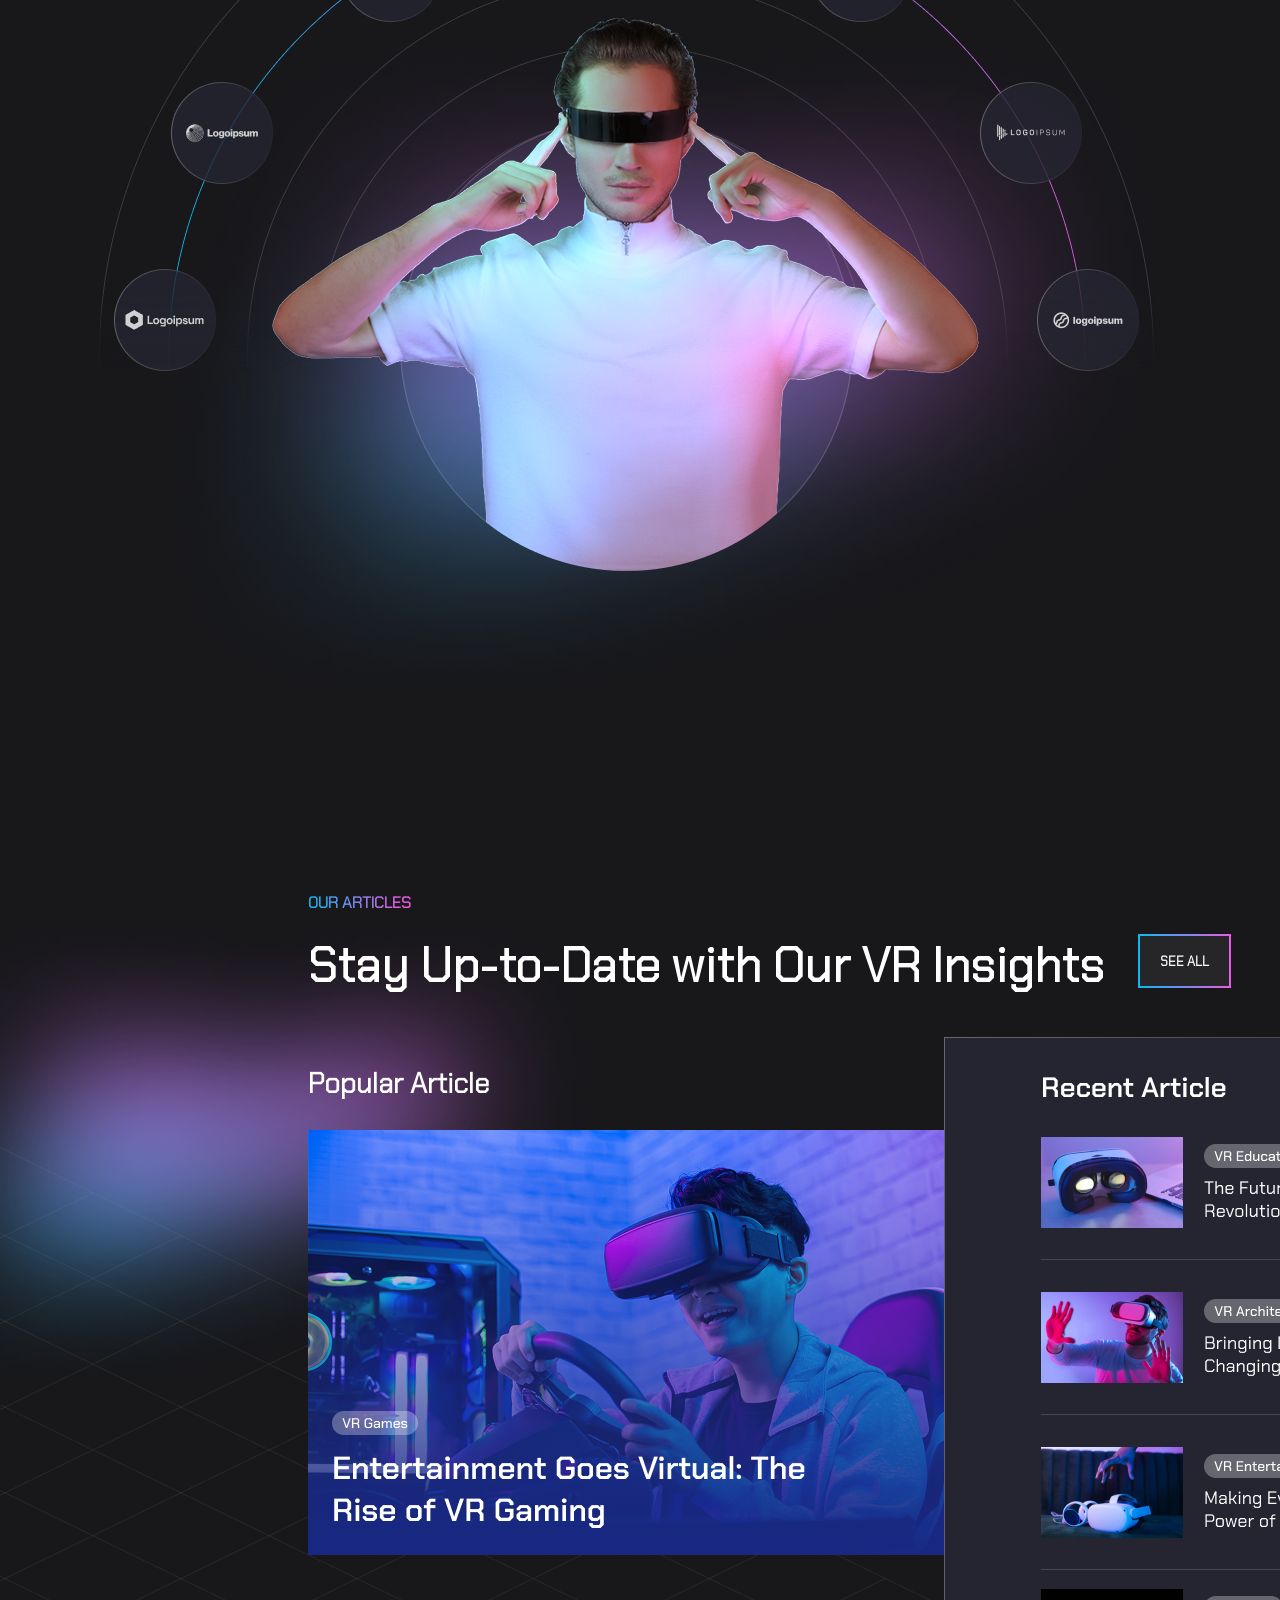
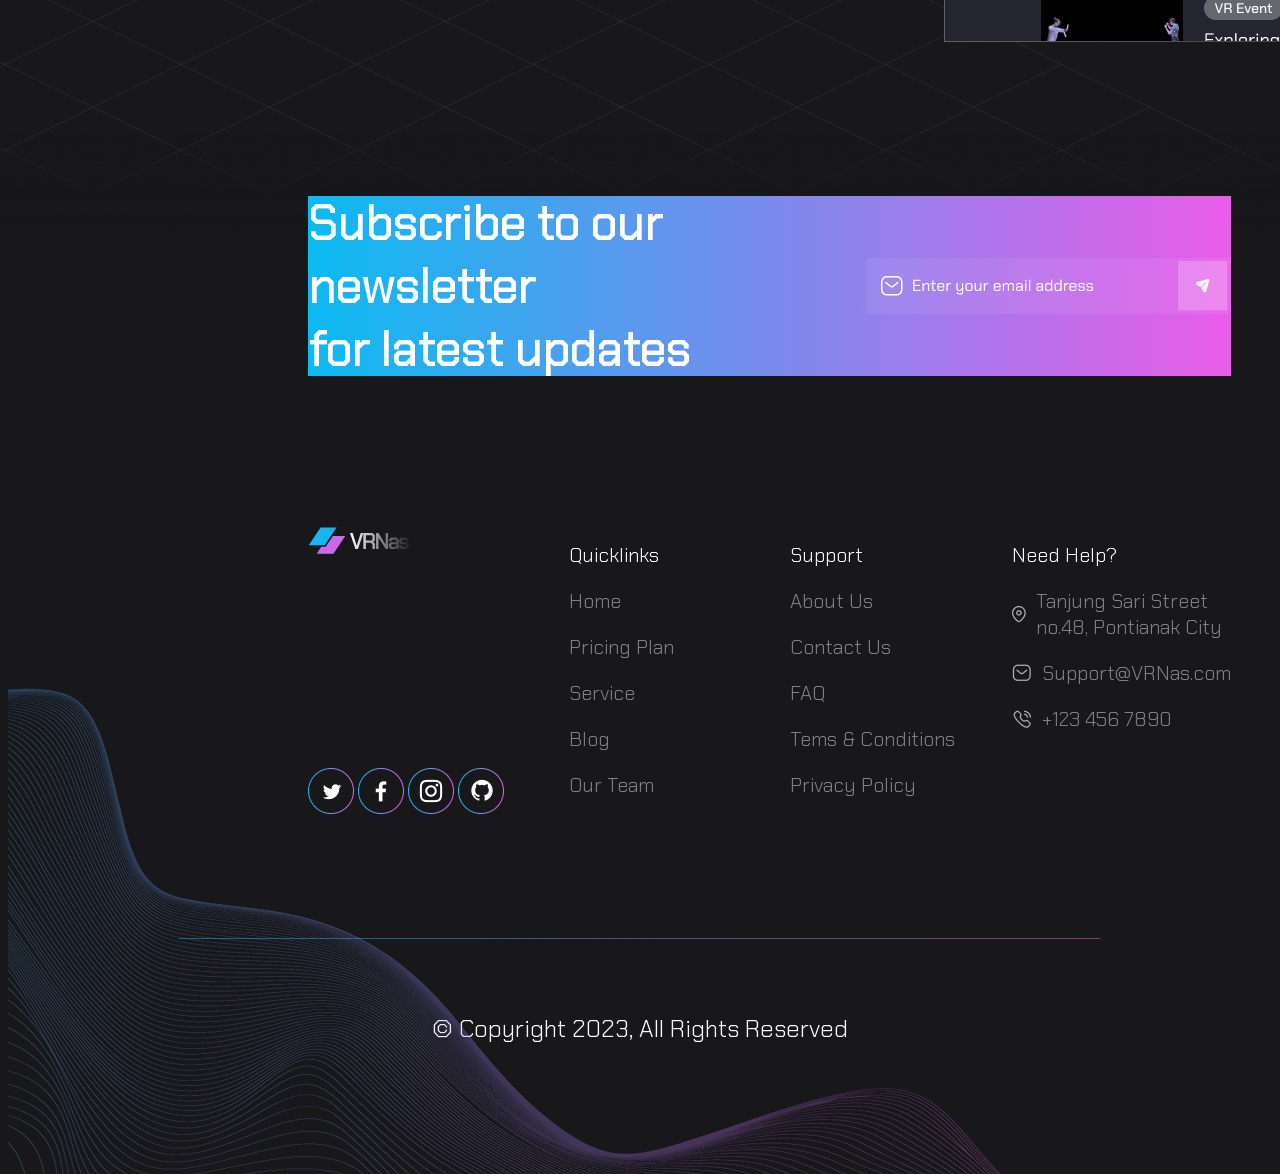
==== commit 198a94b4: "chore: move css, js, imgs, fonts directories into static" ====
--- a/frontend/index.html
+++ b/frontend/index.html
@@ -4,7 +4,7 @@
     <meta charset="UTF-8">
     <meta name="viewport" content="width=device-width, initial-scale=1.0">
     <title>VRNas</title>
-    <link rel="stylesheet" href="css/main.css">
+    <link rel="stylesheet" href="static/css/main.css">
 </head>
 <body>
     <div class="header">
@@ -52,7 +52,7 @@
             <span>Contact us</span>
         </div>
         <div class="header__corner-img">
-            <img src="img/header/corner.png" alt="">
+            <img src="static/img/header/corner.png" alt="">
         </div>
     </div>
 
@@ -60,29 +60,30 @@
         <div class="main-top">
             <div class="main-top__text">
                 <h1>Immerse Yourself <br> in Virtual Reality</h1>
-                <span>Experience Unforgettable Events in VR. Bring your events to <br> life like never before with our VR services</span> <br> <br>
+                <span>Experience Unforgettable Events in VR. Bring your events to <br> 
+                    life like never before with our VR services</span> <br> <br>
                 <button>DISCOVER MORE</button>
                 <div class="main-top__clients">
                     <div class="main-top__happyclients">
-                        <img src="img/main/main-top/Happy Client.png" alt="">
+                        <img src="static/img/main/main-top/Happy Client.png" alt="">
                     </div>
                     <div class="main-top__clients-video">
-                        <img src="img/main/main-top/Video.png" alt="">
+                        <img src="static/img/main/main-top/Video.png" alt="">
                     </div>
                 </div>
             </div>
             <div class="main-top__img">
-                <img class="main-top__img main-top__img-man" src="img/main/main-top/man.png" alt="">
-                <img class="main-top__img main-top__img-light" src="img/main/main-top/Light.png" alt="">
+                <img class="main-top__img main-top__img-man" src="static/img/main/main-top/man.png" alt="">
+                <img class="main-top__img main-top__img-light" src="static/img/main/main-top/Light.png" alt="">
             </div>
             <div class="main-top__assets">
-                <img src="img/main/main-top/Assets.png" alt="">
+                <img src="static/img/main/main-top/Assets.png" alt="">
             </div>
         </div>
     </div>
     <div class="main-chooseUs">
         <div class="main-chooseUs__expertise">
-            <img src="img/main/main-chooseUs/expertise.png" alt="">
+            <img src="static/img/main/main-chooseUs/expertise.png" alt="">
             <h3>Expertise</h3>
             <span>Our team consists of experienced VR developers, <br>
                 designers, and technicians who have a passion for <br>
@@ -90,7 +91,7 @@
                 and give the best service</span>
         </div>
         <div class="main-chooseUs__customization">
-            <img src="img/main/main-chooseUs/customization.png" alt="">
+            <img src="static/img/main/main-chooseUs/customization.png" alt="">
             <h3>Customization</h3>
             <span>Every client is unique, and we believe every VR <br>
                  experience should be too. We'll work with you to <br>
@@ -98,7 +99,7 @@
                  specific needs and goals</span>
         </div>
         <div class="main-chooseUs__service">
-            <img src="img/main/main-chooseUs/service.png" alt="">
+            <img src="static/img/main/main-chooseUs/service.png" alt="">
             <h3>Service</h3>
             <span>We believe in providing exceptional customer <br>
                 service, from initial consultation to final delivery. <br>
@@ -108,10 +109,10 @@
     </div>
     <div class="main-aboutUs">
         <div class="main-aboutUs__img">
-            <img class="main-aboutUs__img-man" src="img/main/main-aboutUs/man.png" alt="">
-            <img class="main-aboutUs__img-BgMan" src="img/main/main-aboutUs/BgMan.png" alt="">
-            <img class="main-aboutUs__img-LightBgMan" src="img/main/main-aboutUs/LightBgMan.png" alt="">
-            <img class="main-aboutUs__img-video" src="img/main/main-aboutUs/Video.png" alt="">
+            <img class="main-aboutUs__img-man" src="static/img/main/main-aboutUs/man.png" alt="">
+            <img class="main-aboutUs__img-BgMan" src="static/img/main/main-aboutUs/BgMan.png" alt="">
+            <img class="main-aboutUs__img-LightBgMan" src="static/img/main/main-aboutUs/LightBgMan.png" alt="">
+            <img class="main-aboutUs__img-video" src="static/img/main/main-aboutUs/Video.png" alt="">
         </div>
         <div class="main-aboutUs__text">
             <h4>ABOUT US</h4>
@@ -128,17 +129,17 @@
             <div class="main-aboutUs__list">
                 <ul>
                     <div class="main-aboutUs__list-fli">
-                        <img src="img/main/main-aboutUs/marker.png" alt="">
+                        <img src="static/img/main/main-aboutUs/marker.png" alt="">
                         <li>Cutting-Edge Technology</li>
                     </div>
                     <br>
                     <div class="main-aboutUs__list-sli">
-                        <img src="img/main/main-aboutUs/marker.png" alt="">
+                        <img src="static/img/main/main-aboutUs/marker.png" alt="">
                         <li>Versatile Applications</li>
                     </div>
                     <br>
                     <div class="main-aboutUs__list-tli">
-                        <img src="img/main/main-aboutUs/marker.png" alt="">
+                        <img src="static/img/main/main-aboutUs/marker.png" alt="">
                         <li>Affordable and Accessible</li>
                     </div>
                 </ul>
@@ -158,41 +159,41 @@
                 concerns you may have.</span>
         </div>
         <div class="main-ourService__fblock">
-            <img src="img/main/main-ourService/development.png" alt="">
+            <img src="static/img/main/main-ourService/development.png" alt="">
             <h3>VR Development</h3>
             <span>From concept to creation, our team of VR <br>
                 developers will bring your vision to life.</span>
         </div>
         <div class="main-ourService__sblock">
-            <img src="img/main/main-ourService/design.png" alt="">
+            <img src="static/img/main/main-ourService/design.png" alt="">
             <h3>VR Design</h3>
             <span>Our talented VR designers will create immersive <br>
                 and engaging environments that will captivate <br>
                 your audience.</span>
         </div>
         <div class="main-ourService__tblock">
-            <img src="img/main/main-ourService/consulting.png" alt="">
+            <img src="static/img/main/main-ourService/consulting.png" alt="">
             <h3>VR Consulting</h3>
             <span>Our VR consultants will work with you to ensure <br>
                 that your VR experience meets your goals and <br>
                 exceeds your expectations.</span>
         </div>
         <div class="main-ourService__foblock">
-            <img src="img/main/main-ourService/games.png" alt="">
+            <img src="static/img/main/main-ourService/games.png" alt="">
             <h3>VR Games</h3>
             <span>We offer a wide selection of VR games that <br>
                 are suitable for players of all ages and skill <br>
                 levels.</span>
         </div>
         <div class="main-ourService__fiblock">
-            <img src="img/main/main-ourService/events.png" alt="">
+            <img src="static/img/main/main-ourService/events.png" alt="">
             <h3>VR Events</h3>
             <span>Make your next event unforgettable with our VR <br>
             event services.</span>
             <button>LEARN MORE</button>
         </div>
         <div class="main-ourService__sixblock">
-            <img src="img/main/main-ourService/entertaiment.png" alt="">
+            <img src="static/img/main/main-ourService/entertaiment.png" alt="">
             <h3>VR Entertainment</h3>
             <span>Create a VR escape room, or offer VR <br>
                 experiences at a theme park, we have the <br>
@@ -209,10 +210,10 @@
             <span>Exceptional Customer Service</span>
         </div>
         <div class="main-whyChooseUs__img">
-            <img class="main-whyChooseUs__img-Bgman" src="img/main/main-whyChooseUs/BgMan.png" alt="">
-            <img class="main-whyChooseUs__img-man" src="img/main/main-whyChooseUs/man.png" alt="">
-            <img class="main-whyChooseUs__img-BgLightMan" src="img/main/main-whyChooseUs/BgLightMan.png" alt="">
-            <img class="main-whyChooseUs__img-Video" src="img/main/main-whyChooseUs/Video.png" alt="">
+            <img class="main-whyChooseUs__img-Bgman" src="static/img/main/main-whyChooseUs/BgMan.png" alt="">
+            <img class="main-whyChooseUs__img-man" src="static/img/main/main-whyChooseUs/man.png" alt="">
+            <img class="main-whyChooseUs__img-BgLightMan" src="static/img/main/main-whyChooseUs/BgLightMan.png" alt="">
+            <img class="main-whyChooseUs__img-Video" src="static/img/main/main-whyChooseUs/Video.png" alt="">
         </div>
     </div>
     <div class="main-HowToGetStarted">
@@ -220,7 +221,7 @@
         <h2>Bringing Your Virtual Reality</h2>  
         <h2>Dreams to Life</h2>
         <div class="main-HowToGetStarted__img">
-            <img src="img/main/main-HowToGetStarted/Video.png" alt="">
+            <img src="static/img/main/main-HowToGetStarted/Video.png" alt="">
         </div>
         <button>GET STARTED</button>
     </div>
@@ -230,13 +231,13 @@
             <h2>What Our Clients Are Saying</h2>
         </div>
         <div class="main-testimonial__img">
-            <img class="main-testimonial__img-man" src="img/main/main-testimonial/man.png" alt="">
-            <img class="main-testimonial__img-1avatar" src="img/main/main-testimonial/1Avatar.png" alt="">
-            <img class="main-testimonial__img-2avatar" src="img/main/main-testimonial/2Avatar.png" alt="">
-            <img class="main-testimonial__img-3avatar" src="img/main/main-testimonial/3Avatar.png" alt="">
-            <img class="main-testimonial__img-4avatar" src="img/main/main-testimonial/4Avatar.png" alt="">
-            <img class="main-testimonial__img-5avatar" src="img/main/main-testimonial/5Avatar.png" alt="">
-            <img class="main-testimonial__img-6avatar" src="img/main/main-testimonial/6Avatar.png" alt="">
+            <img class="main-testimonial__img-man" src="static/img/main/main-testimonial/man.png" alt="">
+            <img class="main-testimonial__img-1avatar" src="static/img/main/main-testimonial/1Avatar.png" alt="">
+            <img class="main-testimonial__img-2avatar" src="static/img/main/main-testimonial/2Avatar.png" alt="">
+            <img class="main-testimonial__img-3avatar" src="static/img/main/main-testimonial/3Avatar.png" alt="">
+            <img class="main-testimonial__img-4avatar" src="static/img/main/main-testimonial/4Avatar.png" alt="">
+            <img class="main-testimonial__img-5avatar" src="static/img/main/main-testimonial/5Avatar.png" alt="">
+            <img class="main-testimonial__img-6avatar" src="static/img/main/main-testimonial/6Avatar.png" alt="">
         </div>
     </div>
     <div class="main-OurPricing">
@@ -249,7 +250,7 @@
         <div class="main-OurPricing__grid">
             <div class="main-OurPricing__grid-customizable">
                 <div>
-                    <img src="img/main/main-OurPricing/IconCustomizable.png" alt="">
+                    <img src="static/img/main/main-OurPricing/IconCustomizable.png" alt="">
                     <h3>Customizable Packages</h3>
                 </div>
                 <span>We understand that each project is unique, so we offer customizable packages <br>
@@ -259,7 +260,7 @@
             </div>
             <div class="main-OurPricing__grid-flexible">
                 <div>
-                    <img src="img/main/main-OurPricing/IconFlexible.png" alt="">
+                    <img src="static/img/main/main-OurPricing/IconFlexible.png" alt="">
                     <h3>Flexible Payment Options</h3>
                 </div>
                 <span>We offer flexible payment options to make it easy for you to get started with <br>
@@ -269,7 +270,7 @@
             </div>
             <div class="main-OurPricing__grid-satisfaction">
                 <div>
-                    <img src="img/main/main-OurPricing/IconSatisfaction.png" alt="">
+                    <img src="static/img/main/main-OurPricing/IconSatisfaction.png" alt="">
                     <h3>Satisfaction Guarantee</h3>
                 </div>
                 <span>We stand behind our services and are committed to ensuring that you are <br>
@@ -288,7 +289,7 @@
         <h4>OUR TRUSTED PARTNERS</h4>
         <h2>Discover the Companies We Work With</h2>  
         <div class="main-OurTrustedPartners__img">
-            <img src="img/main/main-OurTrustedPartners/OurTrustedPartners.png" alt="">
+            <img src="static/img/main/main-OurTrustedPartners/OurTrustedPartners.png" alt="">
         </div>
     </div>
     <div class="main-OurArticles">
@@ -301,22 +302,22 @@
         <div class="main-OurArticles__img">
             <div class="main-OurArticles__img-Popular">
                 <p>Popular Article</p>
-                <img src="img/main/main-OurArticles/PopularArticle.png" alt="">
+                <img src="static/img/main/main-OurArticles/PopularArticle.png" alt="">
             </div>
             <div class="main-OurArticles__img-Recent">
-                <img src="img/main/main-OurArticles/RecentArticle.png" alt="">
+                <img src="static/img/main/main-OurArticles/RecentArticle.png" alt="">
             </div>
         </div>
         <div class="main-OurArticles__BgImg">
-            <img src="img/main/main-OurArticles/Assets.png" alt="">
-            <img src="img/main/main-OurArticles/LightBg.png" alt="">
+            <img src="static/img/main/main-OurArticles/Assets.png" alt="">
+            <img src="static/img/main/main-OurArticles/LightBg.png" alt="">
         </div>
     </div>
     <div class="main-subscribe">
         <div class="main-subscribe__text">
             <h2>Subscribe to our newsletter <br>
             for latest updates</h2>
-        <img src="img/main/main-subscribe/Field.png" alt="">
+        <img src="static/img/main/main-subscribe/Field.png" alt="">
         </div>
     </div>
     <div class="footer">
@@ -354,10 +355,10 @@
                 </defs>
                 </svg>
                 <div class="footer__grid-VRNasColumn__img">
-                    <img src="img/footer/twitter.png" alt="">
-                    <img src="img/footer/facebook.png" alt="">
-                    <img src="img/footer/instagram.png" alt="">
-                    <img src="img/footer/github.png" alt="">
+                    <img src="static/img/footer/twitter.png" alt="">
+                    <img src="static/img/footer/facebook.png" alt="">
+                    <img src="static/img/footer/instagram.png" alt="">
+                    <img src="static/img/footer/github.png" alt="">
                 </div>
             </div>
             <div class="footer__grid-quicklinks">
@@ -384,24 +385,23 @@
                 <ul>
                     <li>Need Help?</li>
                     <li><div>
-                        <img src="img/footer/Location.png" alt="">
+                        <img src="static/img/footer/Location.png" alt="">
                         Tanjung Sari Street no.48, Pontianak City
                     </div></li>
                     <li><div>
-                        <img src="img/footer/Message.png" alt="">
+                        <img src="static/img/footer/Message.png" alt="">
                         Support@VRNas.com
                     </div></li>
                     <li><div>
-                        <img src="img/footer/Calling.png" alt="">
+                        <img src="static/img/footer/Calling.png" alt="">
                         +123 456 7890
                     </div></li>
                 </ul>
             </div>
         </div>
-        <img src="img/footer/Line.png" alt="">
+        <img src="static/img/footer/Line.png" alt="">
         <p>© Copyright 2023, All Rights Reserved</p>
-        <img src="img/footer/corner.png" alt="">
+        <img src="static/img/footer/corner.png" alt="">
     </div>
 </body>
-</html>
-
+</html>
--- a/frontend/static/css/main.css
+++ b/frontend/static/css/main.css
@@ -0,0 +1,835 @@
+/* * {border: 1px solid red;} */
+
+
+@font-face {
+    font-family: 'Chakra Petch';
+    src: url('../fonts/chakra_petch/ChakraPetch-Light.ttf') format('truetype');
+}
+
+body{
+    background-color: rgba(24, 24, 27, 1);
+    display: flex;
+    justify-content: center;
+    flex-direction: column;
+}
+
+.header{
+    display: flex;
+    justify-content: space-around;
+    width: 100%;
+    height: 10vh;
+}
+
+.header__logo{
+    display: flex;
+    align-items: center;
+}
+
+.header__nav span,
+.header__contact span{
+    color: rgba(255, 255, 255, 1);
+    font-family: 'Chakra Petch', sans-serif;
+    font-size: 20px;
+    font-weight: 300;
+    display: flex;
+    align-items: center;
+}
+
+.header__nav{
+    display: flex;
+    flex-direction: row;
+    align-items: center;
+    gap: 40px;
+}
+
+.header__contact{
+    display: flex;
+    align-items: center;
+    align-self: center;
+    padding: 20px;
+    border: 2px solid;
+    border-image: linear-gradient(to right, rgba(12, 186, 241, 1), rgba(233, 92, 233, 1)) 1;
+    flex-direction: row;
+}
+
+.header__corner-img {
+    position: absolute;
+    top: 0;
+    right: 0;
+    z-index: -1;
+}
+
+.header__corner-img img{
+    transform: rotate(180deg);
+    width: 100%;
+    height: auto; 
+}
+
+.main-top{
+    display: grid;
+    grid-template-columns: repeat(2, 1fr);
+    grid-template-rows: 1fr;
+    grid-column-gap: 0px;
+    grid-row-gap: 0px;
+    margin-left: 200px;
+    margin-top: 100px;
+}
+
+.main-top__img,
+.main-OurArticles__BgImg {
+  position: relative;
+  display: flex;
+  justify-content: center;
+  align-items: center;
+}
+
+.main-top__img-man {
+  position: relative;
+  z-index: 2;
+}
+
+.main-top__img-light {
+  position: absolute;
+  top: 50%;
+  left: 49%;
+  transform: translate(-50%, -50%);
+  z-index: 1;
+}
+
+.main-top__text {grid-area: 1 / 1 / 2 / 2;}
+.main-top__img {grid-area: 1 / 2 / 2 / 3;}
+
+.main-top__img{
+    height: auto;
+}
+
+.main-top__text{
+    font-family: 'Chakra Petch', sans-serif;
+    color:white;
+}
+
+.main-top__text h1{
+    font-size: 80px ;
+    margin-bottom: 10px;
+}
+
+.main-top__text span{
+    color: rgba(209, 209, 209, 1);
+}
+
+.main-top__text button,
+.main-aboutUs__text button,
+.main-HowToGetStarted button,
+.main-OurPricing__card button{
+    padding: 18px 45px;
+    font-family: 'Chakra Petch', sans-serif;
+    background: linear-gradient(to right, rgba(12, 186, 241, 1), rgba(233, 92, 233, 1));
+    color: rgba(255, 255, 255, 1);
+    font-weight: bold;
+    margin-bottom: 50px;
+}
+
+.main-top__clients{
+    display: grid;
+    grid-template-columns: repeat(2, 1fr);
+    grid-template-rows: 1fr;
+    place-items: center;
+    justify-items: start;
+}
+
+.main-top__assets,
+.main-OurArticles__BgImg > img:nth-of-type(1),
+.main-OurArticles__BgImg > img:nth-of-type(2){
+    position: absolute;
+    bottom: 0;
+    left: 0;
+    z-index: -1; 
+}
+
+.main-chooseUs{
+    display: grid;
+    grid-template-columns: auto auto auto;
+    justify-content: space-around;
+    align-items: center;
+    width: 81%;
+    height: auto;
+    background-color: rgba(37, 37, 50);
+    margin: 0 0 0 200px;
+    padding: 5vh 0;
+    border: 1px solid #4e4e59;
+}
+
+.main-chooseUs__expertise{grid-area: 1 / 1 / 2 / 2;}
+.main-chooseUs__customization{grid-area: 1 / 2 / 2 / 3;}
+.main-chooseUs__service{grid-area: 1 / 3 / 2 / 4;}
+
+.main-chooseUs h3{
+    font-family: 'Chakra Petch', sans-serif;
+    color:rgba(255, 255, 255, 1);
+    font-weight: normal;
+    font-size: 1.6rem;
+}
+
+.main-chooseUs span{
+    font-family: 'Chakra Petch', sans-serif;
+    color: #b0b0b2;
+    line-height: 2;
+}
+
+.main-aboutUs,
+.main-whyChooseUs{
+    display: grid;
+    grid-template-columns: auto auto;
+    justify-content: space-around;
+    width: 80%;
+    margin: 100px auto;
+}
+
+.main-aboutUs__img, .main-whyChooseUs__text{grid-area: 1 / 1 / 2 / 2;}
+.main-aboutUs__text, .main-whyChooseUs__img{grid-area: 1 / 2 / 2 / 3;}
+
+.main-aboutUs__img,
+.main-whyChooseUs__img{
+    position: relative;
+    width: 100%;
+    height: 100%;
+}
+
+.main-aboutUs__img-man{
+    position: relative;
+    z-index: 3; 
+}
+
+.main-aboutUs__img-BgMan{
+    position: absolute;
+    bottom: 4px;
+    left: 0;
+    z-index: 1; 
+}
+
+.main-aboutUs__img-LightBgMan{
+    position: absolute;
+    bottom: 0px;
+    right: 0px;
+    z-index: 2;  
+}
+
+.main-aboutUs__img-video {
+    position: absolute;
+    bottom: -80px;
+    left: 400px;
+    transform: translate(-50%, -50%);
+    z-index: 4; 
+}
+
+.main-aboutUs__text{
+    font-family: 'Chakra Petch', sans-serif;
+    color: #b0b0b2;
+}
+
+.main-aboutUs__text h4{
+    background: linear-gradient(to right, rgba(12, 186, 241, 1) 0%, rgba(233, 92, 233, 1) 10%);
+    -webkit-background-clip: text;
+    background-clip: text;
+    color: transparent;
+}
+
+.main-aboutUs__text span:first-of-type{
+    color:rgba(255, 255, 255, 1);
+    font-size: 48px;
+    font-weight: bold;
+}
+
+.main-aboutUs__text span:nth-child(5){
+    color:#b0b0b2;
+    line-height: 2;
+}
+
+.main-aboutUs__list ul{list-style-type: none; padding: 0;}
+
+.main-aboutUs__list-fli,
+.main-aboutUs__list-sli,
+.main-aboutUs__list-tli{
+    display: flex;
+    align-items: center;
+    gap: 10px;
+}
+
+.main-aboutUs__text button{margin-top: 20px;}
+
+.main-ourService{
+    display: grid;
+    grid-template-columns: repeat(3, 1fr);
+    width: 73%;
+    margin: 100px auto 150px 300px;
+}
+
+.main-ourService__header{grid-area: 1 / 1 / 2 / 2;}
+.main-ourService__text{grid-area: 1 / 2 / 2 / 4;}
+.main-ourService__fblock{grid-area: 2 / 1 / 3 / 2;}
+.main-ourService__sblock{grid-area: 2 / 2 / 3 / 3;}
+.main-ourService__tblock{grid-area: 2 / 3 / 3 / 4;}
+.main-ourService__foblock{grid-area: 3 / 1 / 4 / 2;}
+.main-ourService__fiblock{grid-area: 3 / 2 / 4 / 3;}
+.main-ourService__sixblock{grid-area: 3 / 3 / 4 / 4;}
+
+.main-ourService__header h4,
+.main-whyChooseUs__text h4,
+.main-HowToGetStarted h4,
+.main-testimonial__text h4,
+.main-OurPricing__text h4,
+.main-OurTrustedPartners h4,
+.main-OurArticles h4{
+    font-family: 'Chakra Petch', sans-serif;
+    background: linear-gradient(to right, rgba(12, 186, 241, 1) 0%, rgba(233, 92, 233, 1) 10%);
+    -webkit-background-clip: text;
+    background-clip: text;
+    color: transparent;
+}
+
+.main-ourService__header h2,
+.main-whyChooseUs__text h2,
+.main-HowToGetStarted h2,
+.main-testimonial__text h2,
+.main-OurPricing__text h2,
+.main-OurTrustedPartners h2,
+.main-OurArticles h2,
+.main-subscribe__text h2{
+    font-family: 'Chakra Petch', sans-serif;
+    color: white;
+    font-size: 3rem;
+    margin-top: 0px;
+}
+
+.main-ourService__text span,
+.main-ourService__fblock span,
+.main-ourService__sblock span,
+.main-ourService__tblock span,
+.main-ourService__foblock span,
+.main-ourService__fiblock span,
+.main-ourService__sixblock span,
+.main-OurPricing__text span,
+.main-OurPricing__grid-customizable span,
+.main-OurPricing__grid-flexible span,
+.main-OurPricing__grid-satisfaction span{
+    font-family: 'Chakra Petch', sans-serif;
+    color: #818181;
+}
+
+.main-ourService__text h3,
+.main-ourService__fblock h3,
+.main-ourService__sblock h3,
+.main-ourService__tblock h3,
+.main-ourService__foblock h3,
+.main-ourService__fiblock h3,
+.main-ourService__sixblock h3,
+.main-OurPricing__grid-customizable h3,
+.main-OurPricing__grid-flexible h3,
+.main-OurPricing__grid-satisfaction h3,
+.main-OurArticles__img-Popular h3{
+    font-family: 'Chakra Petch', sans-serif;
+    color: rgba(255, 255, 255, 1);
+    font-weight: normal;
+}
+
+.main-ourService__text{
+    display: flex;
+    justify-content: center;
+    align-items: center;
+}
+
+.main-ourService__fblock,
+.main-ourService__sblock,
+.main-ourService__tblock,
+.main-ourService__foblock,
+.main-ourService__fiblock,
+.main-ourService__sixblock{
+    background-color: rgba(37, 37, 50);
+    width: 80%;
+    border: 1px solid #4e4e59;
+    height: auto;
+    padding: 30px;
+}
+
+.main-ourService__fblock {
+    transform: translateY(0px);
+}
+
+.main-ourService__sblock {
+    transform: translateY(40px);
+}
+
+.main-ourService__tblock {
+    transform: translateY(80px);
+}
+
+.main-ourService__foblock {
+    transform: translateY(20px);
+}
+
+.main-ourService__fiblock {
+    transform: translateY(60px);
+    position: relative;
+}
+
+.main-ourService__sixblock {
+    transform: translateY(100px);
+}
+
+.main-ourService__fiblock button{
+    border: 2px solid;
+    border-image: linear-gradient(to right, rgba(12, 186, 241, 1), rgba(233, 92, 233, 1)) 1;
+    background: rgba(255, 255, 255, 0.06);
+    padding: 18px 45px;
+    font-family: 'Chakra Petch', sans-serif;
+    color: rgba(255, 255, 255, 1);
+    font-weight: bold;
+    position: absolute;
+    bottom: 15px;
+}
+
+.main-whyChooseUs__img-man{
+    position: relative;
+    z-index: 3; 
+    left: 150px;
+}
+
+.main-whyChooseUs__img-Bgman{
+    position: absolute;
+    bottom: 4px;
+    right: -30px;
+    z-index: 1; 
+}
+
+.main-whyChooseUs__img-BgLightMan{
+    position: absolute;
+    top: 80px;
+    left: 30px;
+    z-index: 2;  
+}
+
+.main-whyChooseUs__img-Video {
+    position: absolute;
+    bottom: -80px;
+    right: -150px;
+    transform: translate(-50%, -50%);
+    z-index: 4; 
+}
+
+.main-whyChooseUs__text span {
+    font-family: 'Chakra Petch', sans-serif;
+    color: rgba(255, 255, 255, 1);
+    display: flex;
+    justify-content: space-between;
+    align-items: center;
+    width: 100%;
+    padding: 30px 0;
+    border-bottom: 0.5px solid rgba(255, 255, 255, 0.2);
+    font-size: 24px;
+}
+
+.main-whyChooseUs__text span::after {
+    content: '⌵';
+    font-size: 10px;
+    color: rgba(255, 255, 255);
+}
+
+.main-HowToGetStarted,
+.main-testimonial,
+.main-OurTrustedPartners{
+    display: flex;
+    flex-direction: column;
+    margin: 0 auto 150px auto;
+    justify-content: center;
+    align-items: center;
+    width: 100%;
+}
+
+.main-HowToGetStarted h2:nth-child(2){
+    margin-bottom: 0;
+}
+
+.main-HowToGetStarted__img{
+    display: flex;
+    justify-content: center;
+    width: 100%;
+}
+
+.main-HowToGetStarted__img img{
+    z-index: 0;
+    width: 70%;
+    height: auto;
+    margin-bottom: 4vh;
+}
+
+.main-testimonial__img{
+    position: relative;
+    top: -250px;
+    right: 0;
+}
+
+.main-testimonial__text > h4,
+.main-testimonial__text > h2{
+    text-align: center;
+}
+
+.main-testimonial__img-man{
+    position: relative;
+    z-index: 1;
+}
+
+.main-testimonial__img-1avatar,
+.main-testimonial__img-2avatar,
+.main-testimonial__img-3avatar,
+.main-testimonial__img-4avatar,
+.main-testimonial__img-5avatar,
+.main-testimonial__img-6avatar{
+    position: absolute;
+    z-index: 2;
+}
+
+.main-testimonial__img-1avatar{
+    left: 50px;
+    top: 250px;
+}
+
+.main-testimonial__img-2avatar{
+    right: 450px;
+    top: 250px;
+}
+
+.main-testimonial__img-3avatar{
+    left: 200px;
+    bottom: 200px;
+}
+
+.main-testimonial__img-4avatar{
+    left: 560px;
+    bottom: 315px;
+}
+
+.main-testimonial__img-5avatar{
+    right: 135px;
+    top: 600px;
+}
+
+.main-testimonial__img-6avatar{
+    right: 200px;
+    bottom: 100px;
+}
+
+.main-testimonial{
+    margin-bottom: 0;
+}
+
+.main-OurPricing,
+.main-OurArticles{
+    display: flex;
+    justify-content: center;
+    flex-direction: column;
+    width: 73%;
+    margin: 0 auto 150px 300px;
+    position: relative;
+}
+
+.main-OurPricing__grid {
+    background-color: rgba(37, 37, 50, 0.81);
+    display: grid;
+    grid-template-columns: 1fr;
+    border: 1px solid #4e4e59;
+    padding: 50px 40px;
+    row-gap: 40px;
+    margin-top: 50px;
+}
+
+.main-OurPricing__grid-customizable,
+.main-OurPricing__grid-flexible,
+.main-OurPricing__grid-satisfaction {
+    display: flex;
+    flex-direction: column;
+}
+
+.main-OurPricing__grid-customizable div,
+.main-OurPricing__grid-flexible div,
+.main-OurPricing__grid-satisfaction div {
+    display: flex;
+    align-items: center;
+    gap: 15px; 
+    width: 100%;
+}
+
+.main-OurPricing__grid span {
+    margin-left: 55px;
+    margin-top: 10px;
+    line-height: 1.6;
+    color: #bcbcc2;
+}
+
+.main-OurPricing__card {
+    border: 1px solid #9b5cf6;
+    padding: 10px 70px;
+    text-align: center;
+    background: rgba(37, 37, 50);
+    align-self: center;
+    position: absolute;
+    right: 350px; 
+    bottom: -100px;
+}
+
+.main-OurPricing__card span {
+    font-family: 'Chakra Petch', sans-serif;
+    color: #aaa;
+    font-size: 14px;
+}
+
+.main-OurPricing__card h2 {
+    font-family: 'Chakra Petch', sans-serif;
+    font-size: 48px;
+    margin: 10px 0 20px;
+    color: #fff;
+}
+
+.main-OurPricing__card p {
+    font-family: 'Chakra Petch', sans-serif;
+    margin-top: 15px;
+    font-size: 12px;
+    color: #888;
+}
+
+.main-OurArticles__img-Popular p{
+    font-family: 'Chakra Petch', sans-serif;
+    font-size: 28px;
+    color: rgba(255, 255, 255, 1);
+    font-weight: bold;
+}
+
+.main-OurArticles__button{
+    display: flex;
+    justify-content: space-between;
+}
+
+.main-OurArticles button{
+    border: 2px solid;
+    border-image: linear-gradient(to right, rgba(12, 186, 241, 1), rgba(233, 92, 233, 1)) 1;
+    background: rgba(255, 255, 255, 0.06);
+    height: 6vh;
+    width: 10%;
+    font-family: 'Chakra Petch', sans-serif;
+    color: rgba(255, 255, 255, 1);
+    font-weight: bold;
+}
+
+.main-OurArticles__img{
+    display: flex;
+    justify-content: space-around;
+}
+
+.main-OurArticles__BgImg > img:nth-of-type(1){
+    bottom: -190px;
+}
+
+.main-OurArticles__BgImg > img:nth-of-type(1),
+.main-OurArticles__BgImg > img:nth-of-type(2){
+    left: -320px;
+}
+
+.main-OurArticles__BgImg > img:nth-of-type(2){
+    bottom: 250px;
+}
+
+.main-subscribe{
+    display: flex;
+    justify-content: center;
+    flex-direction: column;
+    width: 73%;
+    margin: 0 auto 150px 300px;
+}
+
+.main-subscribe__text{
+    display: flex;
+    justify-content: space-around;
+    align-items: center;
+    background: linear-gradient(to right, rgba(12, 186, 241, 1), rgba(233, 92, 233, 1));
+    height: 20vh;
+}
+
+.main-subscribe__text h2{
+    margin: 0;
+}
+
+.footer__grid{
+    display: grid;
+    grid-template-columns: repeat(4, 1fr);
+    grid-template-rows: 1fr;
+    width: 73%;
+    margin: 0 auto 120px 300px;
+}
+
+.footer__grid-VRNasColumn {grid-area: 1 / 1 / 2 / 2;}
+.footer__grid-quicklinks {grid-area: 1 / 2 / 2 / 3;}
+.footer__grid-support {grid-area: 1 / 3 / 2 / 4;}
+.footer__grid-help {grid-area: 1 / 4 / 2 / 5;}
+
+.footer__grid-help div{
+    display: flex;
+    align-items: center;
+    gap: 10px;
+}
+
+.footer__grid ul{
+    list-style: none;
+}
+
+.footer__grid li{
+    margin-bottom: 20px;
+    font-family: 'Chakra Petch', sans-serif;
+    color: #818181;
+    font-size: 20px;
+}
+
+.footer__grid li:first-child{
+    color: rgba(255, 255, 255, 1);
+}
+
+.footer__grid-VRNasColumn{
+    display: flex;
+    flex-direction: column;
+    justify-content: space-between;
+}
+
+.footer{
+    display: flex;
+    flex-direction: column;
+    align-items: center;
+    position: relative;
+}
+
+.footer > img:nth-of-type(1){
+    width: 73%;
+    margin-bottom: 50px;
+}
+
+.footer > p{
+    font-family: 'Chakra Petch', sans-serif;
+    color: rgba(255, 255, 255, 1);
+    font-size: 24px;
+    margin-bottom: 20px;
+}
+
+.footer > img:nth-of-type(2){
+    position: absolute;
+    top: 150px;
+    left: 0;
+}
+
+@media (max-width: 768px) {
+    .main-top,
+    .main-chooseUs,
+    .main-ourService,
+    .main-OurPricing,
+    .main-OurArticles,
+    .main-subscribe,
+    .footer__grid {
+        margin: 0 auto;
+        width: 90%;
+    }
+
+    .header {
+        flex-direction: column;
+        height: auto;
+        gap: 15px;
+        padding: 20px 0;
+    }
+
+    .header__nav {
+        flex-wrap: wrap;
+        justify-content: center;
+        gap: 15px;
+    }
+
+    .main-top {
+        grid-template-columns: 1fr;
+        text-align: center;
+    }
+
+    .main-top__text h1 {
+        font-size: 36px;
+    }
+
+    .main-top__img {
+        margin-top: 20px;
+    }
+
+    .main-top__img-light {
+        display: none;
+    }
+
+    .main-chooseUs {
+        grid-template-columns: 1fr;
+        text-align: center;
+        gap: 30px;
+    }
+
+    .main-aboutUs,
+    .main-whyChooseUs {
+        grid-template-columns: 1fr;
+        text-align: center;
+    }
+
+    .main-aboutUs__img-video,
+    .main-whyChooseUs__img-Video {
+        display: none;
+    }
+
+    .main-ourService {
+    grid-template-columns: 1fr;
+    margin: 50px auto;
+}
+
+    .main-ourService__fblock,
+    .main-ourService__sblock,
+    .main-ourService__tblock,
+    .main-ourService__foblock,
+    .main-ourService__fiblock,
+    .main-ourService__sixblock {
+        transform: none;
+        width: 100%;
+    }
+
+    .main-OurPricing__card {
+        position: static;
+        margin-top: 20px;
+    }
+
+    .main-OurArticles__img {
+        flex-direction: column;
+        gap: 20px;
+    }
+
+    .main-subscribe__text {
+        flex-direction: column;
+        height: auto;
+        padding: 20px;
+        text-align: center;
+    }
+
+    .footer__grid {
+        grid-template-columns: 1fr;
+        gap: 30px;
+        text-align: center;
+    }
+
+    img {
+        max-width: 100%;
+        height: auto;
+    }
+
+    .main-ourService {
+        display: grid;
+        grid-template-columns: repeat(3, 1fr);
+    }
+
+    .main-ourService {
+        grid-template-columns: 1fr;
+    }
+}
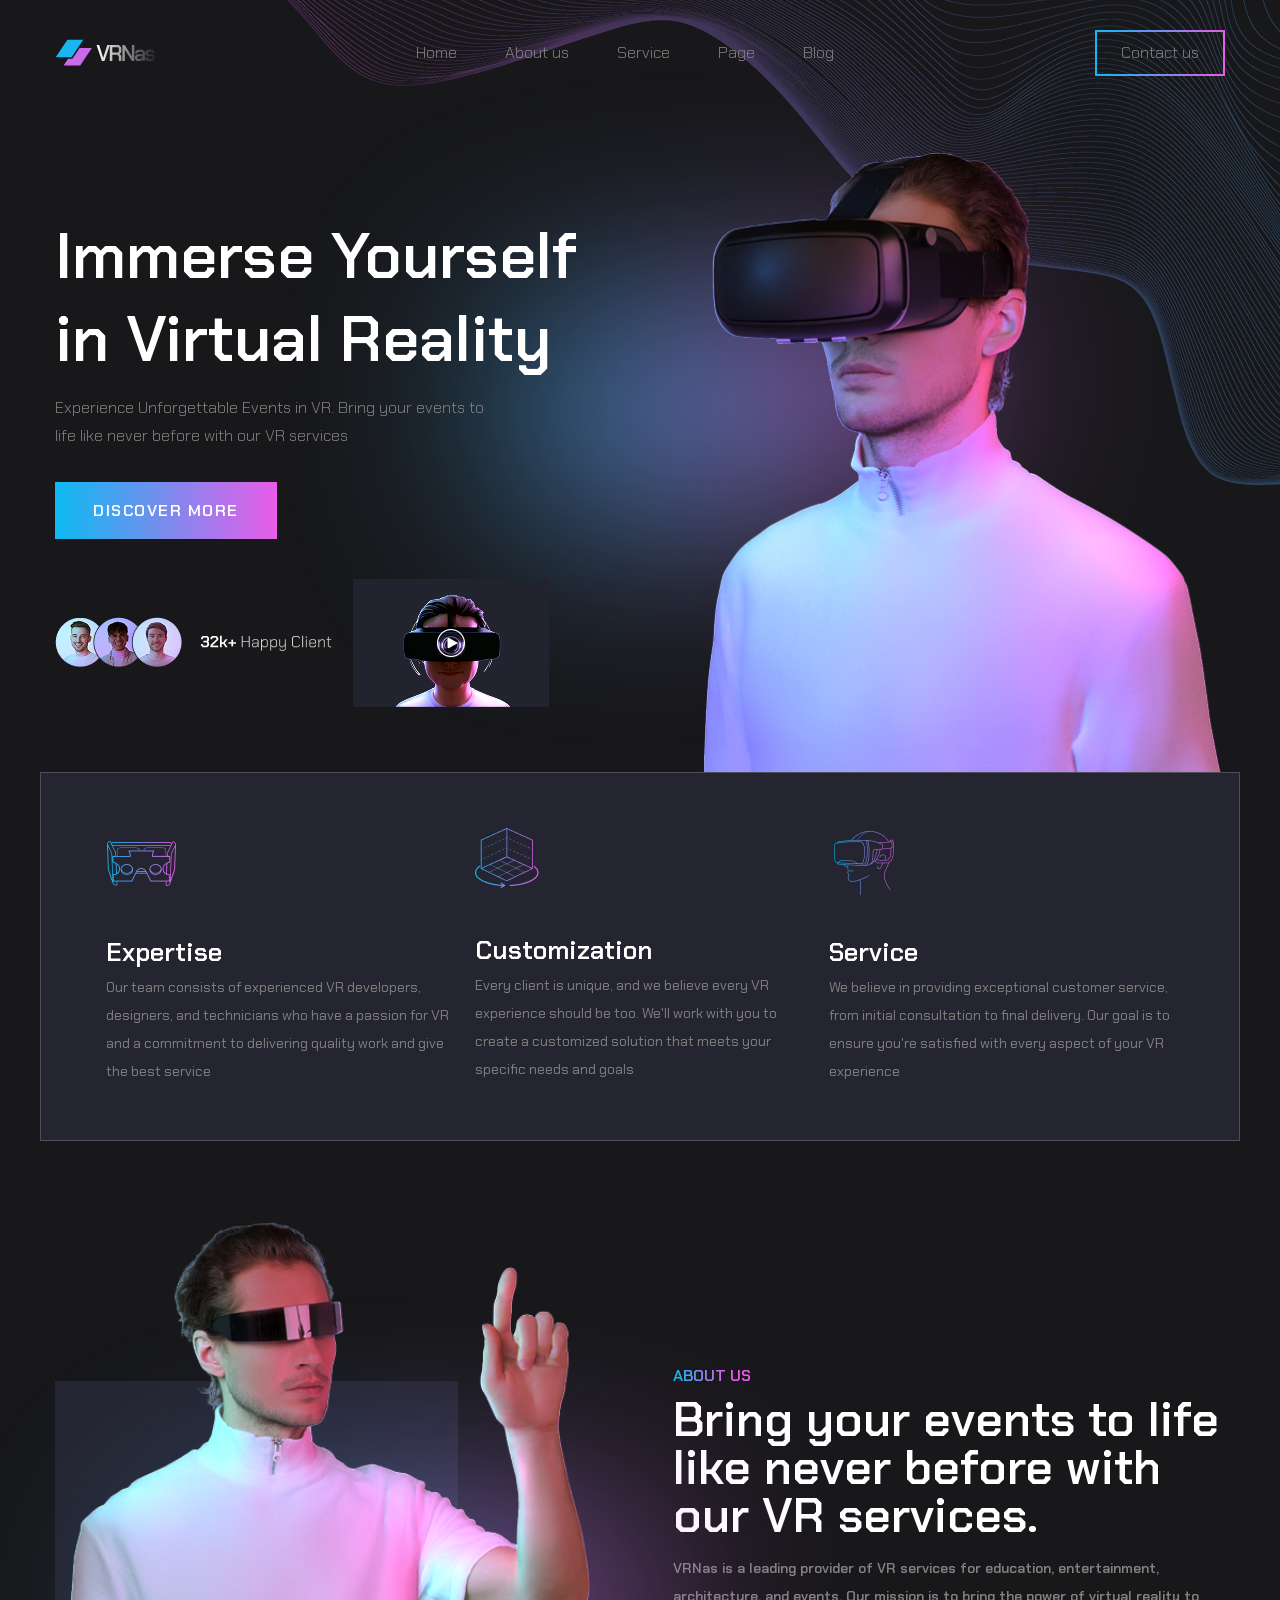
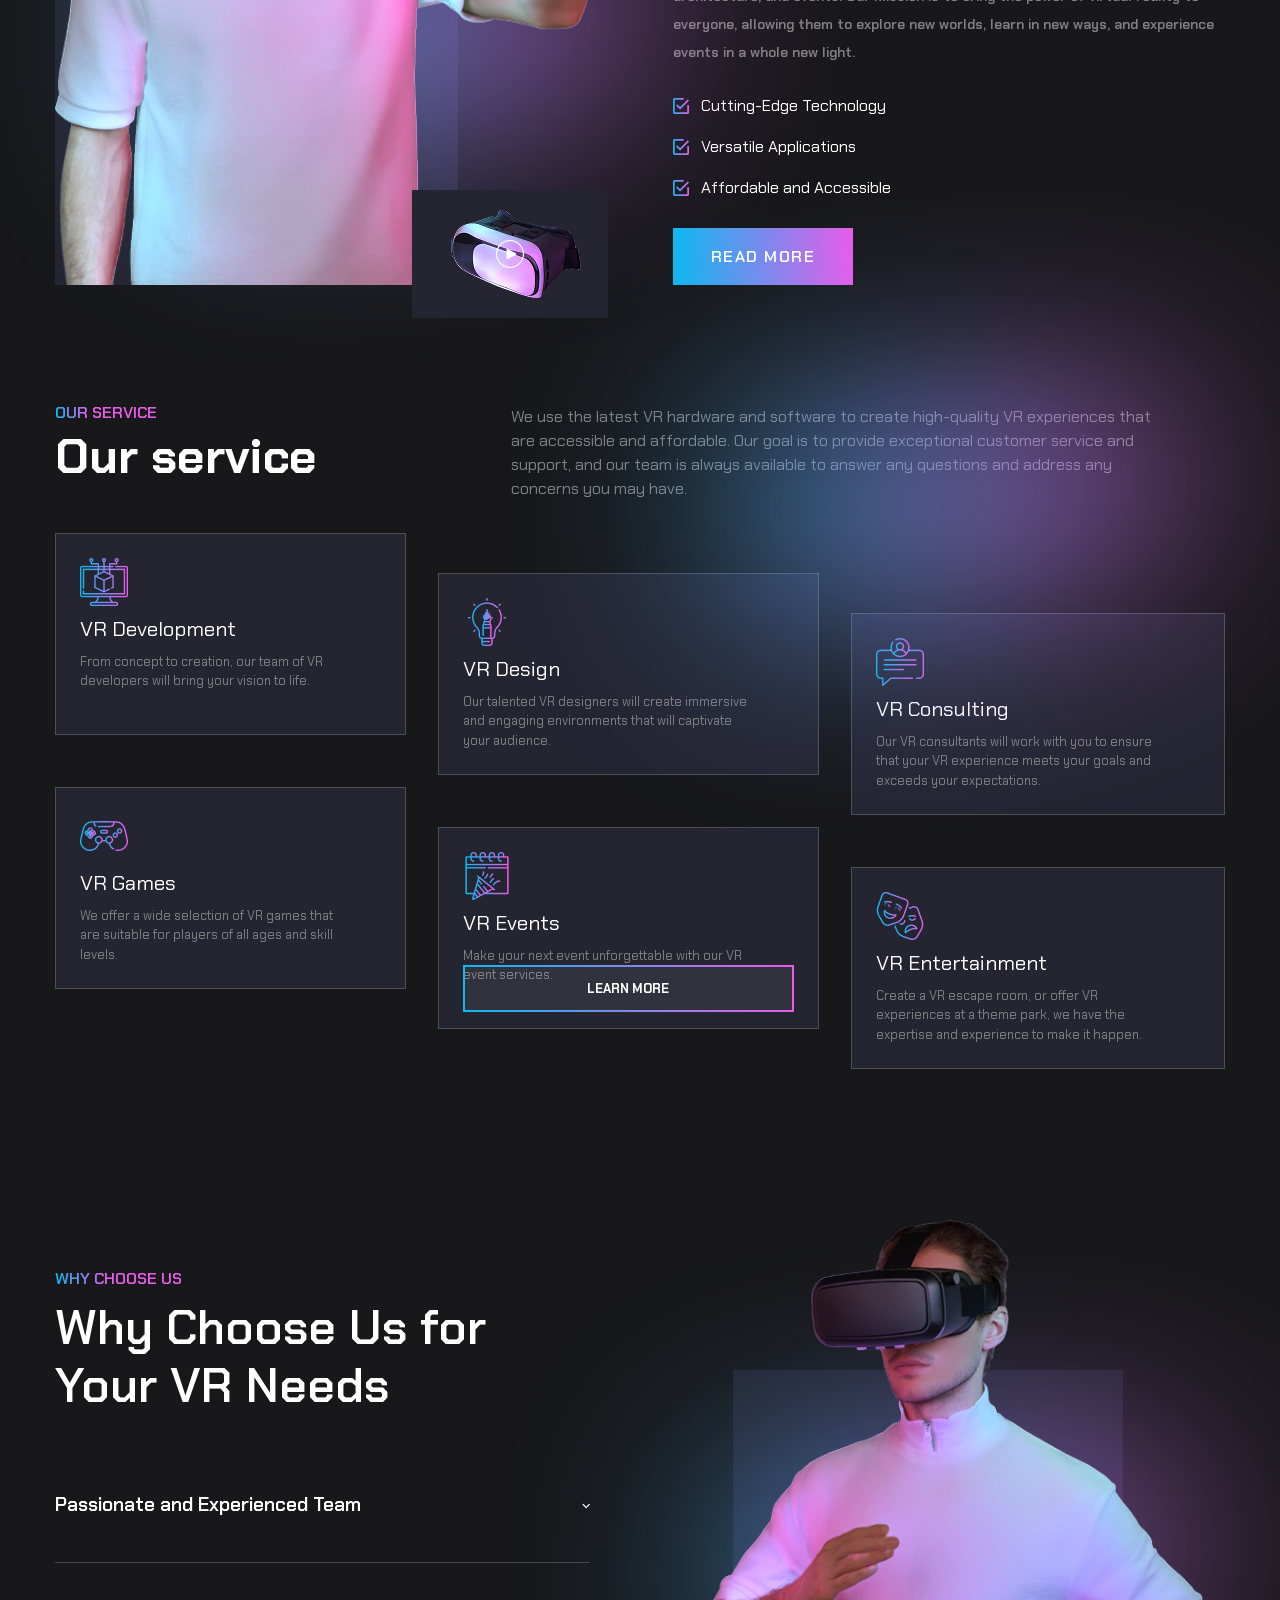
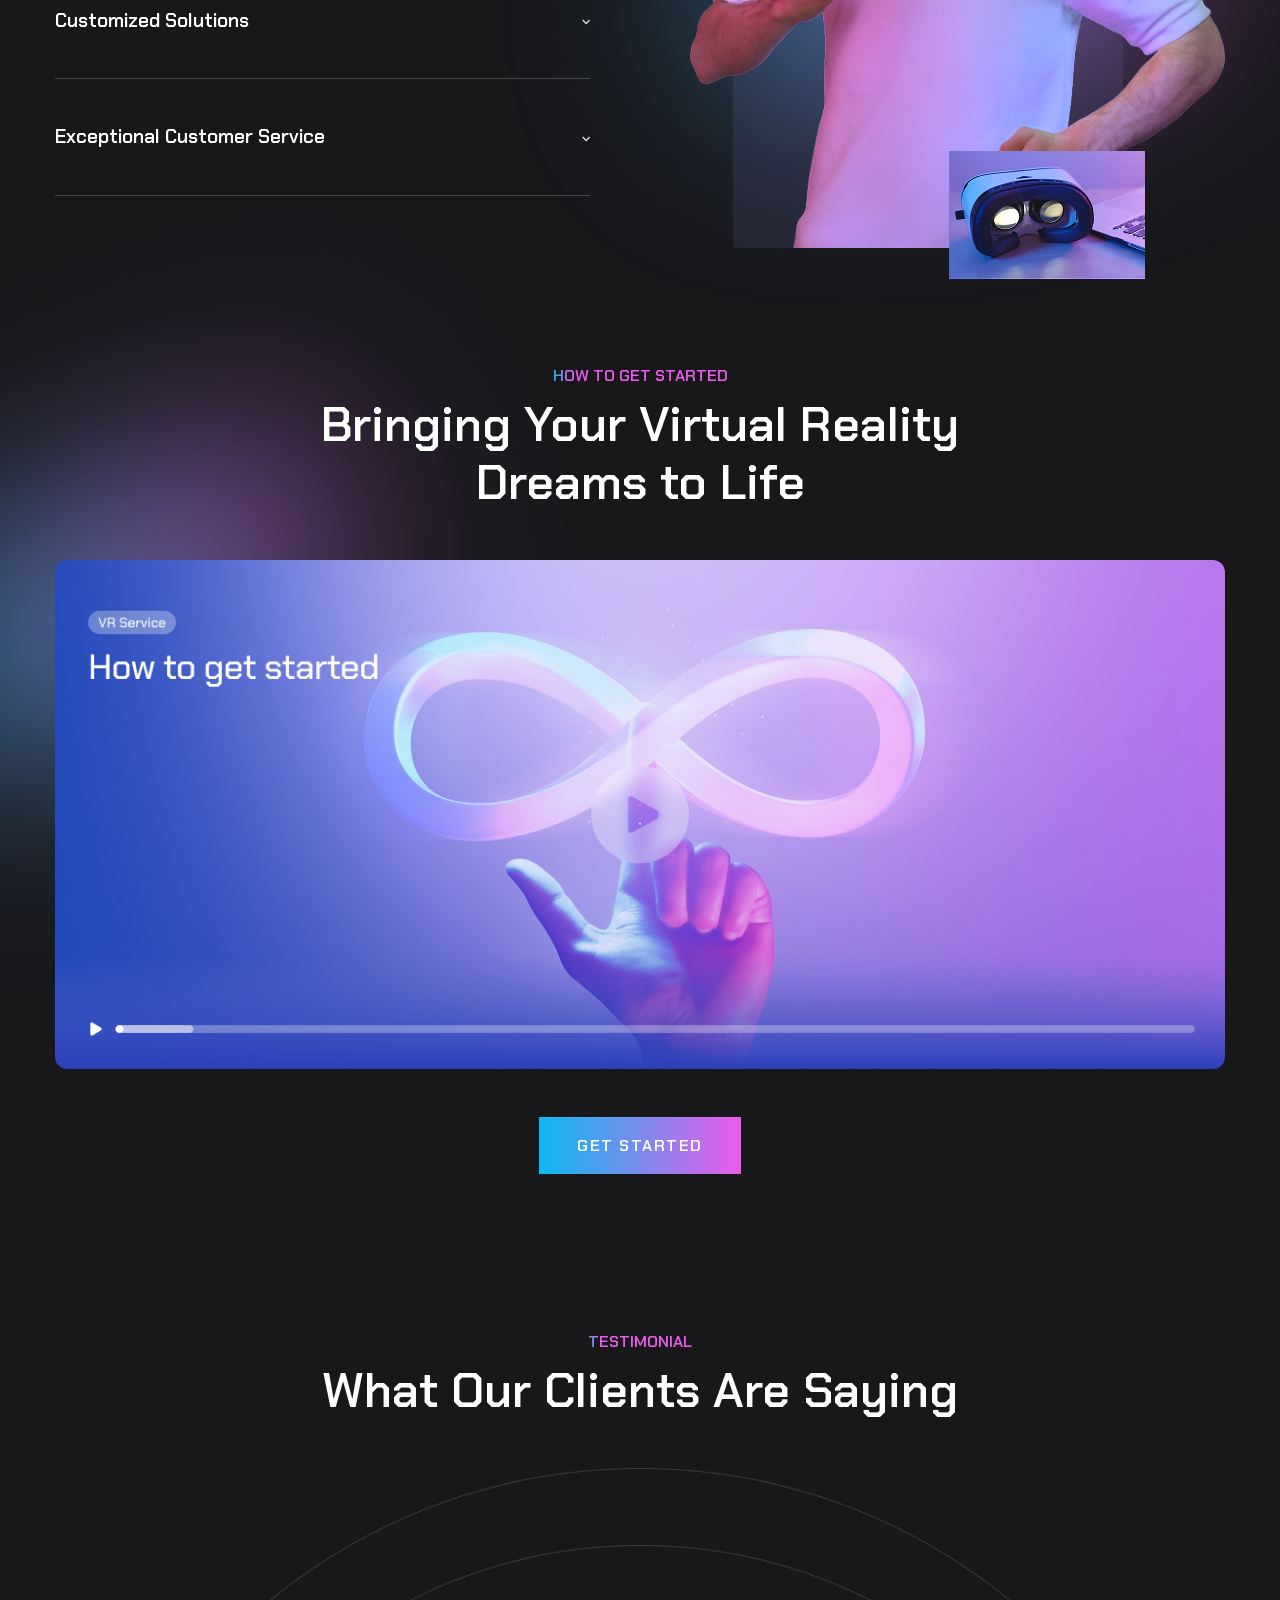
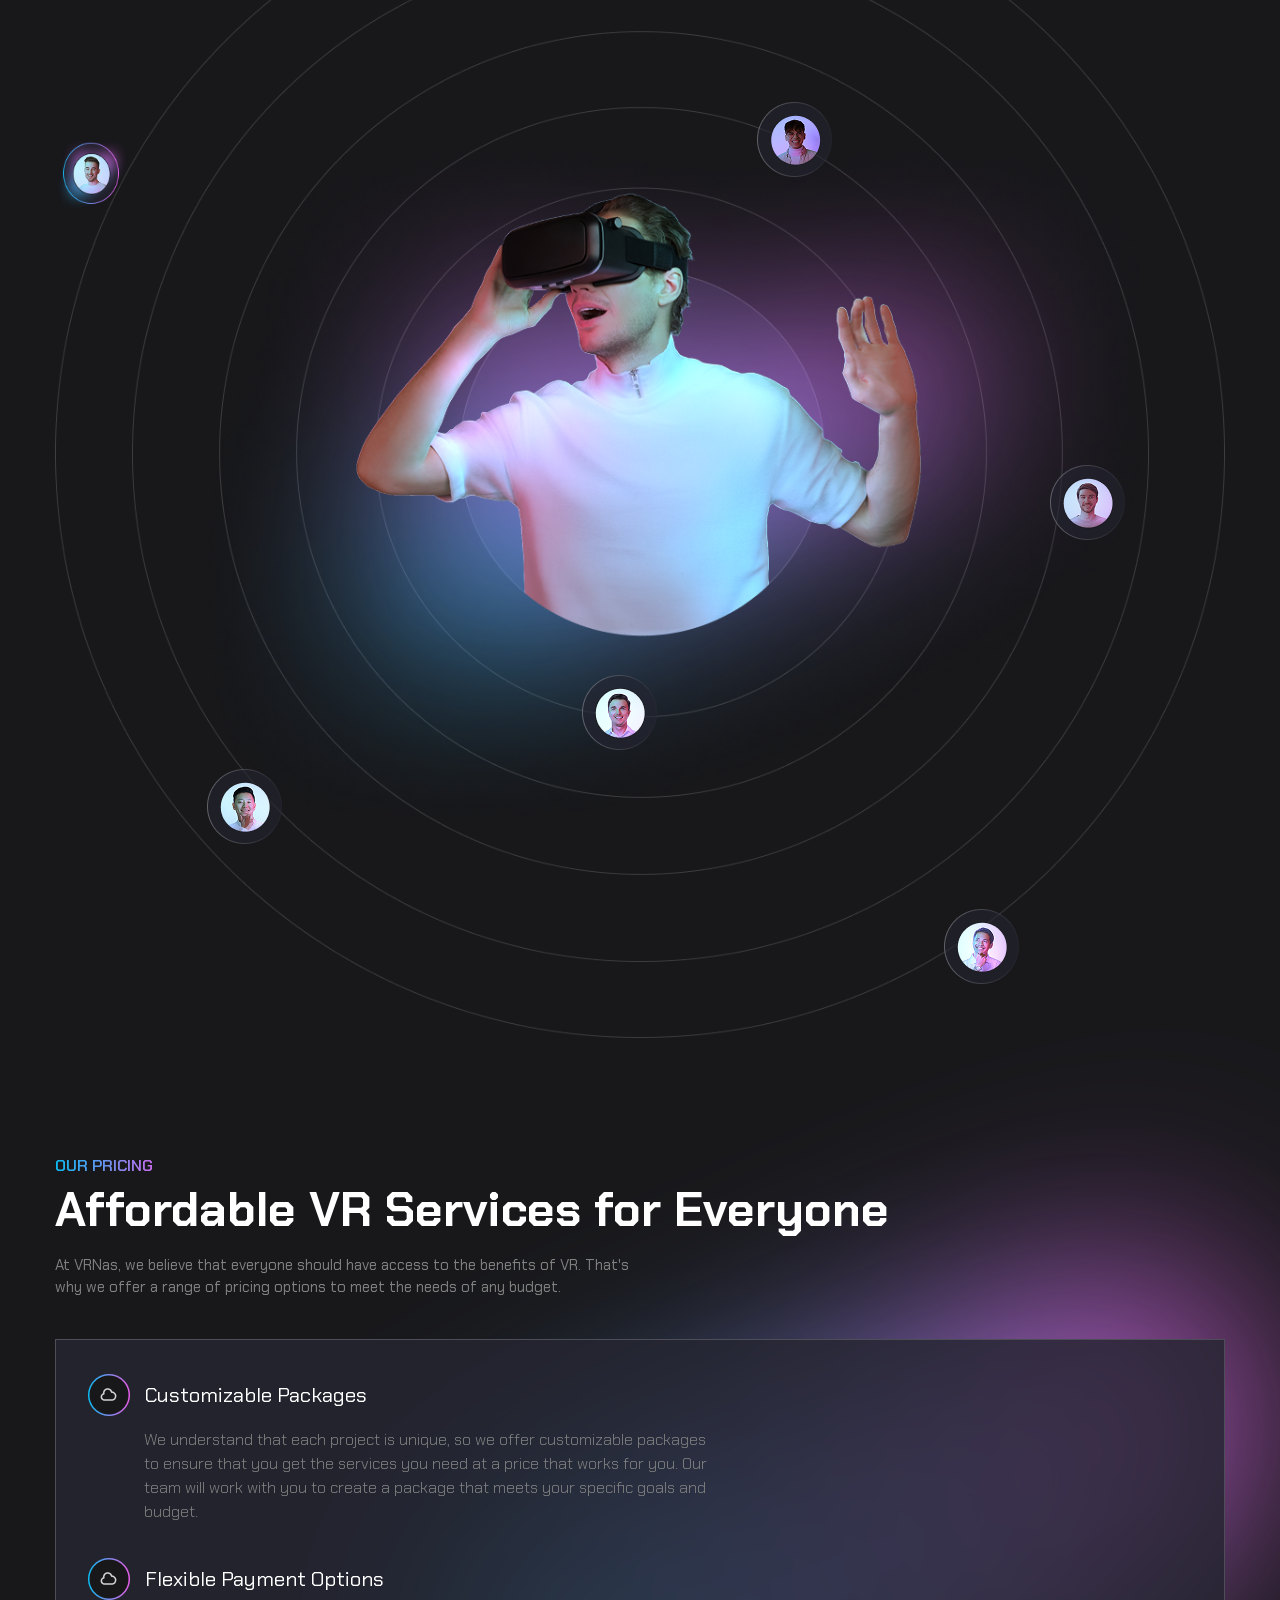
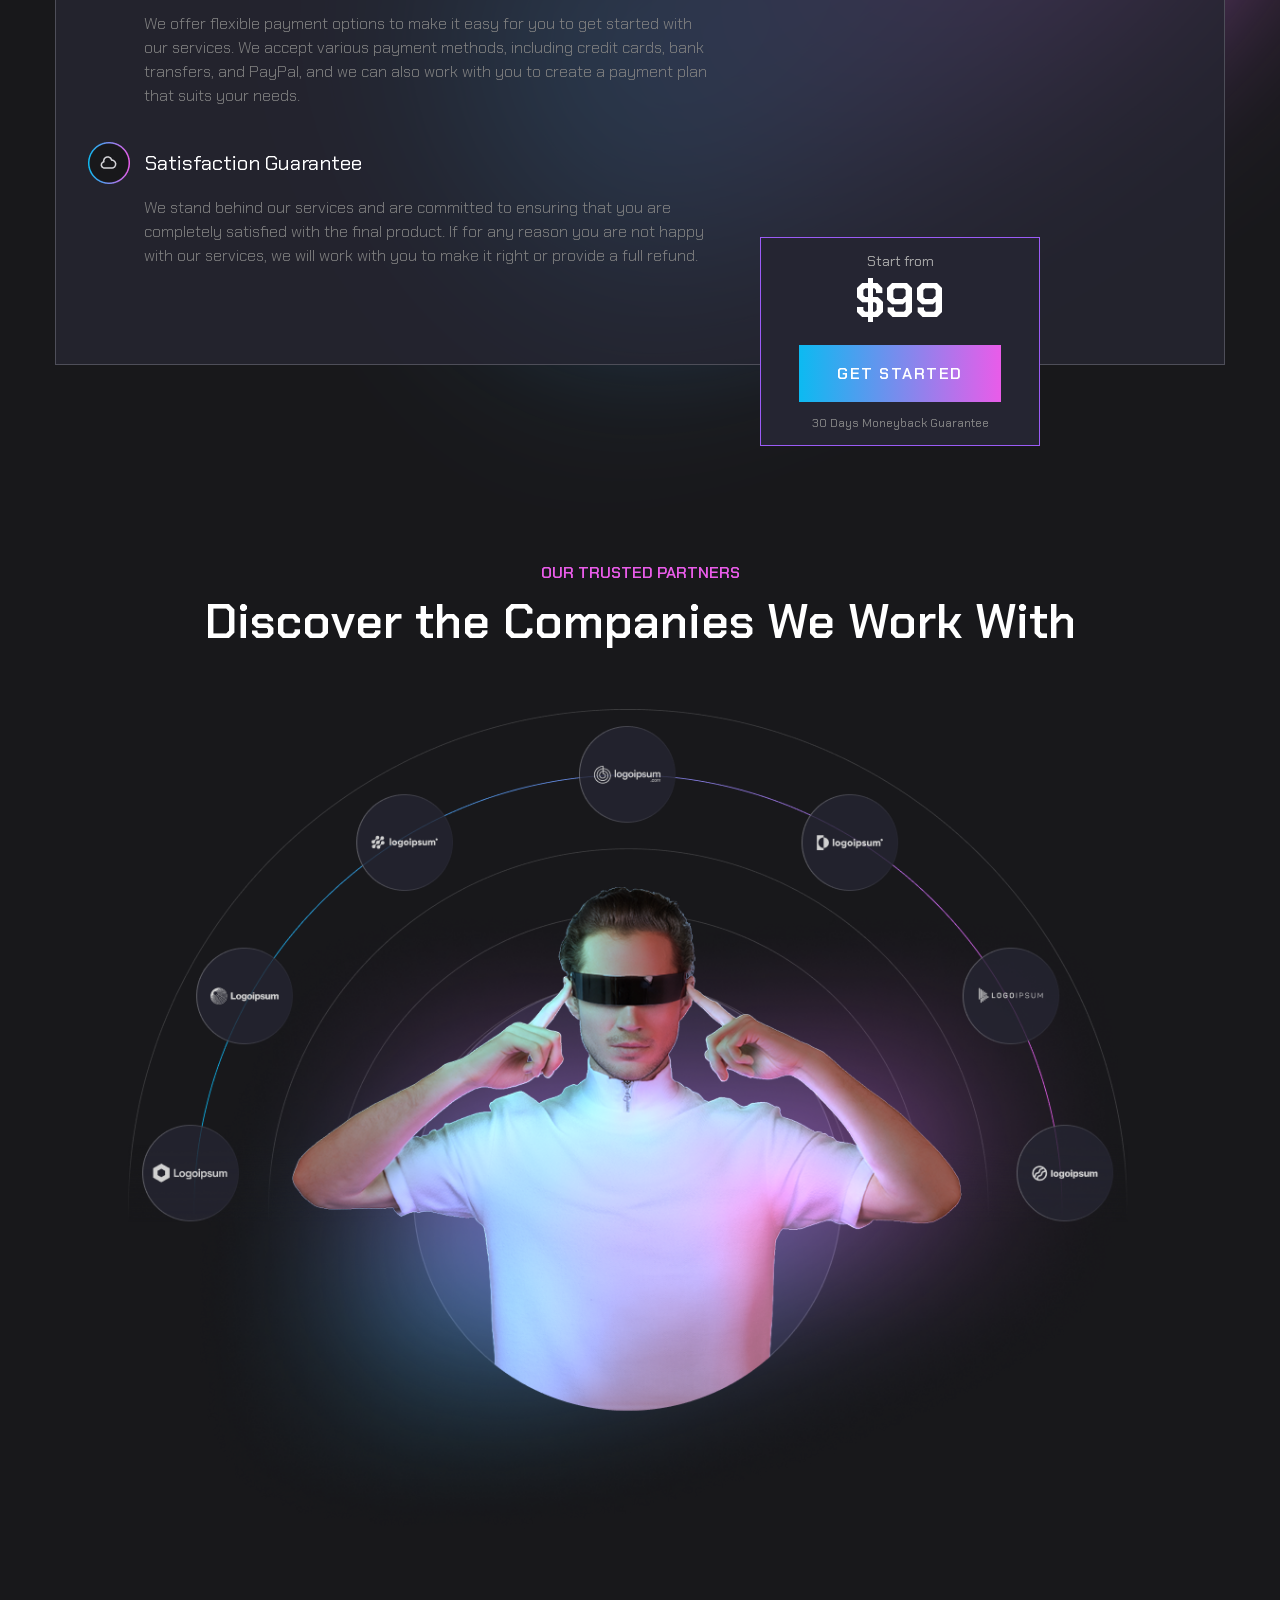
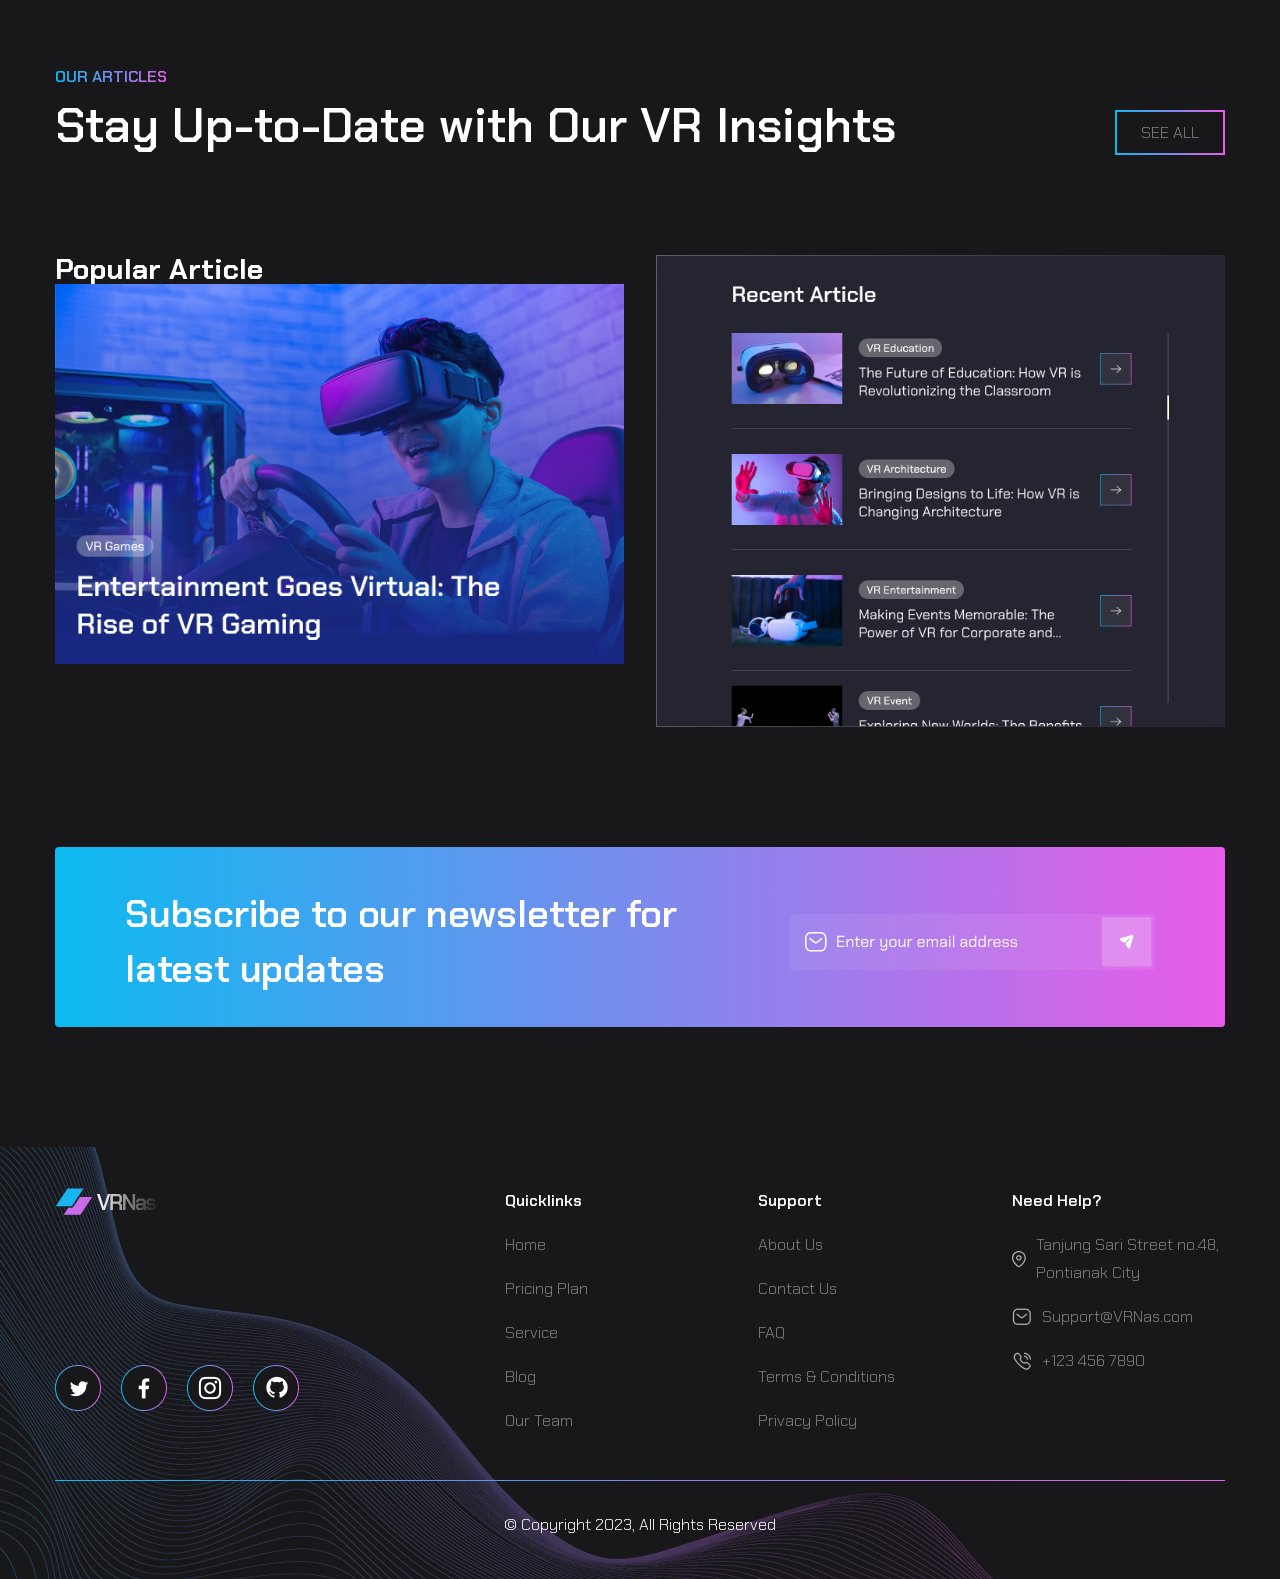
==== commit eb3a1c69: "refactor(frontend): css of the main page" ====
--- a/frontend/index.html
+++ b/frontend/index.html
@@ -5,324 +5,13 @@
     <meta name="viewport" content="width=device-width, initial-scale=1.0">
     <title>VRNas</title>
     <link rel="stylesheet" href="static/css/main.css">
+    <script defer src="static/js/main.js"></script>
 </head>
 <body>
+<div class="background-block">
     <div class="header">
-        <div class="header__logo">
-            <svg xmlns="http://www.w3.org/2000/svg" width="101" height="30" viewBox="0 0 101 30" fill="none">
-            <path d="M12.5394 1.53809H28.5614L16.782 19.2095H0.76001L12.5394 1.53809Z" fill="#19B5F1"/>
-            <path d="M13.241 20.8474L8.67859 27.692H25.4606L37.24 10.0205H24.8538L17.6369 20.8474H13.241Z" fill="#CA6AEB"/>
-            <path d="M42 7H44.6237L48.6687 19.8457H48.7124L52.7574 7H55.3811L49.9587 23H47.4224L42 7Z" fill="url(#paint0_linear_21_12730)"/>
-            <path d="M67.0044 17.8343V23H64.4681V18.4743L62.8938 16.6686H57.9087V23H55.3724V7H64.6867L66.9169 9.35429V14.2686L65.3208 15.9371L67.0044 17.8343ZM57.9087 14.4743H63.5498L64.4243 13.56V10.1543L63.5498 9.24H57.9087V14.4743Z" fill="url(#paint1_linear_21_12730)"/>
-            <path d="M68.0974 7H70.4151L77.6304 18.6343H77.6741V7H80.1011V23H77.7834L70.5681 11.3886H70.5244V23H68.0974V7Z" fill="url(#paint2_linear_21_12730)"/>
-            <path d="M80.8762 20.9657V18.2686L82.8222 16.2571H88.4414V14.5657L87.6324 13.72H84.1996L83.3906 14.5657V15.2971H80.9637V13.9714L83.1939 11.6171H88.6381L90.8683 13.9714V23H88.6163V21.24L86.8671 23H82.8222L80.8762 20.9657ZM86.6266 20.9657L88.4414 19.1371V18.1771H84.0029L83.3032 18.8857V20.28L83.9591 20.9657H86.6266Z" fill="url(#paint3_linear_21_12730)"/>
-            <path d="M91.2047 20.8743V19.48H93.6316V20.2114L94.2438 20.8743H97.9608L98.573 20.2114V18.9771L97.939 18.3143H93.2381L91.2921 16.2571V13.6971L93.2818 11.6171H98.7698L100.781 13.7429V15.1371H98.3544V14.4057L97.7422 13.7429H94.3313L93.7191 14.4057V15.5486L94.3532 16.2114H99.0322L101 18.2914V20.92L99.0103 23H93.2162L91.2047 20.8743Z" fill="url(#paint4_linear_21_12730)"/>
-            <defs>
-            <linearGradient id="paint0_linear_21_12730" x1="42" y1="13.5" x2="104" y2="20.5" gradientUnits="userSpaceOnUse">
-            <stop stop-color="white"/>
-            <stop offset="1" stop-color="white" stop-opacity="0"/>
-            </linearGradient>
-            <linearGradient id="paint1_linear_21_12730" x1="42" y1="13.5" x2="104" y2="20.5" gradientUnits="userSpaceOnUse">
-            <stop stop-color="white"/>
-            <stop offset="1" stop-color="white" stop-opacity="0"/>
-            </linearGradient>
-            <linearGradient id="paint2_linear_21_12730" x1="42" y1="13.5" x2="104" y2="20.5" gradientUnits="userSpaceOnUse">
-            <stop stop-color="white"/>
-            <stop offset="1" stop-color="white" stop-opacity="0"/>
-            </linearGradient>
-            <linearGradient id="paint3_linear_21_12730" x1="42" y1="13.5" x2="104" y2="20.5" gradientUnits="userSpaceOnUse">
-            <stop stop-color="white"/>
-            <stop offset="1" stop-color="white" stop-opacity="0"/>
-            </linearGradient>
-            <linearGradient id="paint4_linear_21_12730" x1="42" y1="13.5" x2="104" y2="20.5" gradientUnits="userSpaceOnUse">
-            <stop stop-color="white"/>
-            <stop offset="1" stop-color="white" stop-opacity="0"/>
-            </linearGradient>
-            </defs>
-            </svg>
-        </div>
-        <div class="header__nav">
-            <span>Home</span>
-            <span>About us</span>
-            <span>Service</span>
-            <span>Page</span>
-            <span>Blog</span>
-        </div>
-        <div class="header__contact">
-            <span>Contact us</span>
-        </div>
-        <div class="header__corner-img">
-            <img src="static/img/header/corner.png" alt="">
-        </div>
-    </div>
-
-    <div class="main">
-        <div class="main-top">
-            <div class="main-top__text">
-                <h1>Immerse Yourself <br> in Virtual Reality</h1>
-                <span>Experience Unforgettable Events in VR. Bring your events to <br> 
-                    life like never before with our VR services</span> <br> <br>
-                <button>DISCOVER MORE</button>
-                <div class="main-top__clients">
-                    <div class="main-top__happyclients">
-                        <img src="static/img/main/main-top/Happy Client.png" alt="">
-                    </div>
-                    <div class="main-top__clients-video">
-                        <img src="static/img/main/main-top/Video.png" alt="">
-                    </div>
-                </div>
-            </div>
-            <div class="main-top__img">
-                <img class="main-top__img main-top__img-man" src="static/img/main/main-top/man.png" alt="">
-                <img class="main-top__img main-top__img-light" src="static/img/main/main-top/Light.png" alt="">
-            </div>
-            <div class="main-top__assets">
-                <img src="static/img/main/main-top/Assets.png" alt="">
-            </div>
-        </div>
-    </div>
-    <div class="main-chooseUs">
-        <div class="main-chooseUs__expertise">
-            <img src="static/img/main/main-chooseUs/expertise.png" alt="">
-            <h3>Expertise</h3>
-            <span>Our team consists of experienced VR developers, <br>
-                designers, and technicians who have a passion for <br>
-                VR and a commitment to delivering quality work <br>
-                and give the best service</span>
-        </div>
-        <div class="main-chooseUs__customization">
-            <img src="static/img/main/main-chooseUs/customization.png" alt="">
-            <h3>Customization</h3>
-            <span>Every client is unique, and we believe every VR <br>
-                 experience should be too. We'll work with you to <br>
-                 create a customized solution that meets your <br>
-                 specific needs and goals</span>
-        </div>
-        <div class="main-chooseUs__service">
-            <img src="static/img/main/main-chooseUs/service.png" alt="">
-            <h3>Service</h3>
-            <span>We believe in providing exceptional customer <br>
-                service, from initial consultation to final delivery. <br>
-                Our goal is to ensure you're satisfied with every <br>
-                aspect of your VR experience</span>
-        </div>
-    </div>
-    <div class="main-aboutUs">
-        <div class="main-aboutUs__img">
-            <img class="main-aboutUs__img-man" src="static/img/main/main-aboutUs/man.png" alt="">
-            <img class="main-aboutUs__img-BgMan" src="static/img/main/main-aboutUs/BgMan.png" alt="">
-            <img class="main-aboutUs__img-LightBgMan" src="static/img/main/main-aboutUs/LightBgMan.png" alt="">
-            <img class="main-aboutUs__img-video" src="static/img/main/main-aboutUs/Video.png" alt="">
-        </div>
-        <div class="main-aboutUs__text">
-            <h4>ABOUT US</h4>
-            <span>Bring your events to life <br>
-                 like never before with <br>
-                our VR services.</span>
-            <br>
-            <br>
-            <span>VRNas is a leading provider of VR services for education, entertainment, <br>
-                architecture, and events. Our mission is to bring the power of virtual <br>
-                reality to everyone, allowing them to explore new worlds, learn in new <br>
-                ways, and experience events in a whole new light.</span>
-            <br>
-            <div class="main-aboutUs__list">
-                <ul>
-                    <div class="main-aboutUs__list-fli">
-                        <img src="static/img/main/main-aboutUs/marker.png" alt="">
-                        <li>Cutting-Edge Technology</li>
-                    </div>
-                    <br>
-                    <div class="main-aboutUs__list-sli">
-                        <img src="static/img/main/main-aboutUs/marker.png" alt="">
-                        <li>Versatile Applications</li>
-                    </div>
-                    <br>
-                    <div class="main-aboutUs__list-tli">
-                        <img src="static/img/main/main-aboutUs/marker.png" alt="">
-                        <li>Affordable and Accessible</li>
-                    </div>
-                </ul>
-            </div>
-            <button>READ MORE</button>
-        </div>
-    </div>
-    <div class="main-ourService">
-        <div class="main-ourService__header">
-            <h4>OUR SERVICE</h4>
-            <h2>Our service</h2>
-        </div>
-        <div class="main-ourService__text">
-            <span>We use the latest VR hardware and software to create high-quality VR experiences that <br>
-                are accessible and affordable. Our goal is to provide exceptional customer service and <br>
-                support, and our team is always available to answer any questions and address any <br>
-                concerns you may have.</span>
-        </div>
-        <div class="main-ourService__fblock">
-            <img src="static/img/main/main-ourService/development.png" alt="">
-            <h3>VR Development</h3>
-            <span>From concept to creation, our team of VR <br>
-                developers will bring your vision to life.</span>
-        </div>
-        <div class="main-ourService__sblock">
-            <img src="static/img/main/main-ourService/design.png" alt="">
-            <h3>VR Design</h3>
-            <span>Our talented VR designers will create immersive <br>
-                and engaging environments that will captivate <br>
-                your audience.</span>
-        </div>
-        <div class="main-ourService__tblock">
-            <img src="static/img/main/main-ourService/consulting.png" alt="">
-            <h3>VR Consulting</h3>
-            <span>Our VR consultants will work with you to ensure <br>
-                that your VR experience meets your goals and <br>
-                exceeds your expectations.</span>
-        </div>
-        <div class="main-ourService__foblock">
-            <img src="static/img/main/main-ourService/games.png" alt="">
-            <h3>VR Games</h3>
-            <span>We offer a wide selection of VR games that <br>
-                are suitable for players of all ages and skill <br>
-                levels.</span>
-        </div>
-        <div class="main-ourService__fiblock">
-            <img src="static/img/main/main-ourService/events.png" alt="">
-            <h3>VR Events</h3>
-            <span>Make your next event unforgettable with our VR <br>
-            event services.</span>
-            <button>LEARN MORE</button>
-        </div>
-        <div class="main-ourService__sixblock">
-            <img src="static/img/main/main-ourService/entertaiment.png" alt="">
-            <h3>VR Entertainment</h3>
-            <span>Create a VR escape room, or offer VR <br>
-                experiences at a theme park, we have the <br>
-                expertise and experience to make it happen.</span>
-        </div>
-    </div>
-    <div class="main-whyChooseUs">
-        <div class="main-whyChooseUs__text">
-            <h4>WHY CHOOSE US</h4>
-            <h2>Why Choose Us for Your <br>
-            VR Needs</h2>
-            <span>Passionate and Experienced Team</span>
-            <span>Customized Solutions</span>
-            <span>Exceptional Customer Service</span>
-        </div>
-        <div class="main-whyChooseUs__img">
-            <img class="main-whyChooseUs__img-Bgman" src="static/img/main/main-whyChooseUs/BgMan.png" alt="">
-            <img class="main-whyChooseUs__img-man" src="static/img/main/main-whyChooseUs/man.png" alt="">
-            <img class="main-whyChooseUs__img-BgLightMan" src="static/img/main/main-whyChooseUs/BgLightMan.png" alt="">
-            <img class="main-whyChooseUs__img-Video" src="static/img/main/main-whyChooseUs/Video.png" alt="">
-        </div>
-    </div>
-    <div class="main-HowToGetStarted">
-        <h4>HOW TO GET STARTED</h4>
-        <h2>Bringing Your Virtual Reality</h2>  
-        <h2>Dreams to Life</h2>
-        <div class="main-HowToGetStarted__img">
-            <img src="static/img/main/main-HowToGetStarted/Video.png" alt="">
-        </div>
-        <button>GET STARTED</button>
-    </div>
-    <div class="main-testimonial">
-        <div class="main-testimonial__text">
-            <h4>TESTIMONIAL</h4>
-            <h2>What Our Clients Are Saying</h2>
-        </div>
-        <div class="main-testimonial__img">
-            <img class="main-testimonial__img-man" src="static/img/main/main-testimonial/man.png" alt="">
-            <img class="main-testimonial__img-1avatar" src="static/img/main/main-testimonial/1Avatar.png" alt="">
-            <img class="main-testimonial__img-2avatar" src="static/img/main/main-testimonial/2Avatar.png" alt="">
-            <img class="main-testimonial__img-3avatar" src="static/img/main/main-testimonial/3Avatar.png" alt="">
-            <img class="main-testimonial__img-4avatar" src="static/img/main/main-testimonial/4Avatar.png" alt="">
-            <img class="main-testimonial__img-5avatar" src="static/img/main/main-testimonial/5Avatar.png" alt="">
-            <img class="main-testimonial__img-6avatar" src="static/img/main/main-testimonial/6Avatar.png" alt="">
-        </div>
-    </div>
-    <div class="main-OurPricing">
-        <div class="main-OurPricing__text">
-            <h4>OUR PRICING</h4>
-            <h2>Affordable VR Services for Everyone</h2>
-            <span>At VRNas, we believe that everyone should have access to the benefits of VR. That's <br>
-                why we offer a range of pricing options to meet the needs of any budget.</span>
-        </div>
-        <div class="main-OurPricing__grid">
-            <div class="main-OurPricing__grid-customizable">
-                <div>
-                    <img src="static/img/main/main-OurPricing/IconCustomizable.png" alt="">
-                    <h3>Customizable Packages</h3>
-                </div>
-                <span>We understand that each project is unique, so we offer customizable packages <br>
-                    to ensure that you get the services you need at a price that works for you. Our <br>
-                    team will work with you to create a package that meets your specific goals and <br>
-                    budget.</span>
-            </div>
-            <div class="main-OurPricing__grid-flexible">
-                <div>
-                    <img src="static/img/main/main-OurPricing/IconFlexible.png" alt="">
-                    <h3>Flexible Payment Options</h3>
-                </div>
-                <span>We offer flexible payment options to make it easy for you to get started with <br>
-                    our services. We accept various payment methods, including credit cards, bank <br>
-                    transfers, and PayPal, and we can also work with you to create a payment plan <br>
-                    that suits your needs.</span>
-            </div>
-            <div class="main-OurPricing__grid-satisfaction">
-                <div>
-                    <img src="static/img/main/main-OurPricing/IconSatisfaction.png" alt="">
-                    <h3>Satisfaction Guarantee</h3>
-                </div>
-                <span>We stand behind our services and are committed to ensuring that you are <br>
-                    completely satisfied with the final product. If for any reason you are not happy <br>
-                    with our services, we will work with you to make it right or provide a full refund.</span>
-            </div>
-        </div>
-        <div class="main-OurPricing__card">
-            <span>Start from</span>
-            <h2>$99</h2>
-            <button>GET STARTED</button>
-            <p>30 Days Moneyback Guarantee</p>
-        </div>
-    </div>
-    <div class="main-OurTrustedPartners">
-        <h4>OUR TRUSTED PARTNERS</h4>
-        <h2>Discover the Companies We Work With</h2>  
-        <div class="main-OurTrustedPartners__img">
-            <img src="static/img/main/main-OurTrustedPartners/OurTrustedPartners.png" alt="">
-        </div>
-    </div>
-    <div class="main-OurArticles">
-        <h4>OUR ARTICLES</h4>
-        <div class="main-OurArticles__button">
-            <h2>Stay Up-to-Date with Our VR Insights</h2>
-            <button>SEE ALL</button>
-        </div>
-        
-        <div class="main-OurArticles__img">
-            <div class="main-OurArticles__img-Popular">
-                <p>Popular Article</p>
-                <img src="static/img/main/main-OurArticles/PopularArticle.png" alt="">
-            </div>
-            <div class="main-OurArticles__img-Recent">
-                <img src="static/img/main/main-OurArticles/RecentArticle.png" alt="">
-            </div>
-        </div>
-        <div class="main-OurArticles__BgImg">
-            <img src="static/img/main/main-OurArticles/Assets.png" alt="">
-            <img src="static/img/main/main-OurArticles/LightBg.png" alt="">
-        </div>
-    </div>
-    <div class="main-subscribe">
-        <div class="main-subscribe__text">
-            <h2>Subscribe to our newsletter <br>
-            for latest updates</h2>
-        <img src="static/img/main/main-subscribe/Field.png" alt="">
-        </div>
-    </div>
-    <div class="footer">
-        <div class="footer__grid">
-            <div class="footer__grid-VRNasColumn">
+        <div>
+            <div class="header__logo">
                 <svg xmlns="http://www.w3.org/2000/svg" width="101" height="30" viewBox="0 0 101 30" fill="none">
                 <path d="M12.5394 1.53809H28.5614L16.782 19.2095H0.76001L12.5394 1.53809Z" fill="#19B5F1"/>
                 <path d="M13.241 20.8474L8.67859 27.692H25.4606L37.24 10.0205H24.8538L17.6369 20.8474H13.241Z" fill="#CA6AEB"/>
@@ -354,54 +43,354 @@
                 </linearGradient>
                 </defs>
                 </svg>
-                <div class="footer__grid-VRNasColumn__img">
-                    <img src="static/img/footer/twitter.png" alt="">
-                    <img src="static/img/footer/facebook.png" alt="">
-                    <img src="static/img/footer/instagram.png" alt="">
-                    <img src="static/img/footer/github.png" alt="">
-                </div>
-            </div>
-            <div class="footer__grid-quicklinks">
-                <ul>
-                    <li>Quicklinks</li>
-                    <li>Home</li>
-                    <li>Pricing Plan</li>
-                    <li>Service</li>
-                    <li>Blog</li>
-                    <li>Our Team</li>
-                </ul>
-            </div>
-            <div class="footer__grid-support">
-                <ul>
-                    <li>Support</li>
-                    <li>About Us</li>
-                    <li>Contact Us</li>
-                    <li>FAQ</li>
-                    <li>Tems & Conditions</li>
-                    <li>Privacy Policy</li>
-                </ul>
-            </div>
-            <div class="footer__grid-help">
-                <ul>
-                    <li>Need Help?</li>
-                    <li><div>
-                        <img src="static/img/footer/Location.png" alt="">
-                        Tanjung Sari Street no.48, Pontianak City
-                    </div></li>
-                    <li><div>
-                        <img src="static/img/footer/Message.png" alt="">
-                        Support@VRNas.com
-                    </div></li>
-                    <li><div>
-                        <img src="static/img/footer/Calling.png" alt="">
-                        +123 456 7890
-                    </div></li>
-                </ul>
-            </div>
-        </div>
-        <img src="static/img/footer/Line.png" alt="">
-        <p>© Copyright 2023, All Rights Reserved</p>
-        <img src="static/img/footer/corner.png" alt="">
+            </div>
+            <div class="header__nav">
+                <span>Home</span>
+                <span>About us</span>
+                <span>Service</span>
+                <span>Page</span>
+                <span>Blog</span>
+            </div>
+            <div class="header__contact">
+                <span>Contact us</span>
+            </div>
+        </div>
     </div>
+
+    <div class="main">
+        <div class="main-top">
+            <div class="main-top__inner">
+                <div class="main-top__text">
+                    <h1>Immerse Yourself in Virtual Reality</h1>
+                    <span>Experience Unforgettable Events in VR. Bring your events to life like never before with our VR services</span>
+                    <button>DISCOVER MORE</button>
+                    <div class="main-top__clients">
+                        <div class="main-top__happyclients">
+                            <img src="static/img/main/main-top/Happy Client.png" alt="">
+                        </div>
+                        <div class="main-top__clients-video">
+                            <img src="static/img/main/main-top/Video.png" alt="">
+                        </div>
+                    </div>
+                </div>
+                <div class="main-top__img">
+                    <img class="main-top__img-man" src="static/img/main/main-top/man.png" alt="">
+                </div>
+            </div>
+            <div class="main-top__assets">
+                <!-- <img src="static/img/main/main-top/Assets.png" alt=""> -->
+            </div>
+        </div>
+        <div class="main-chooseUs">
+            <div class="main-chooseUs__inner">
+                <div class="main-chooseUs__expertise">
+                    <img src="static/img/main/main-chooseUs/expertise.png" alt="">
+                    <h3>Expertise</h3>
+                    <span>Our team consists of experienced VR developers, designers, and technicians who have a passion for VR and a commitment to delivering quality work and give the best service</span>
+                </div>
+                <div class="main-chooseUs__customization">
+                    <img src="static/img/main/main-chooseUs/customization.png" alt="">
+                    <h3>Customization</h3>
+                    <span>Every client is unique, and we believe every VR experience should be too. We'll work with you to create a customized solution that meets your specific needs and goals</span>
+                </div>
+                <div class="main-chooseUs__service">
+                    <img src="static/img/main/main-chooseUs/service.png" alt="">
+                    <h3>Service</h3>
+                    <span>We believe in providing exceptional customer service, from initial consultation to final delivery. Our goal is to ensure you're satisfied with every aspect of your VR experience</span>
+                </div>
+            </div>
+        </div>
+        <div class="main-aboutUs">
+            <div class="main-aboutUs__inner">
+                <div class="main-aboutUs__img">
+                    <img class="main-aboutUs__img-man" src="static/img/main/main-aboutUs/man.png" alt="">
+                    <img class="main-aboutUs__img-video" src="static/img/main/main-aboutUs/Video.png" alt="">
+                </div>
+                <div class="main-aboutUs__text">
+                    <h4>ABOUT US</h4>
+                    <span>Bring your events to life like never before with our VR services.</span>
+                    <br>
+                    <br>
+                    <span>VRNas is a leading provider of VR services for education, entertainment, architecture, and events. Our mission is to bring the power of virtual reality to everyone, allowing them to explore new worlds, learn in new ways, and experience events in a whole new light.</span>
+                    <div class="main-aboutUs__list">
+                        <ul>
+                            <div class="main-aboutUs__list-fli">
+                                <img src="static/img/main/main-aboutUs/marker.png" alt="">
+                                <li>Cutting-Edge Technology</li>
+                            </div>
+                            <div class="main-aboutUs__list-sli">
+                                <img src="static/img/main/main-aboutUs/marker.png" alt="">
+                                <li>Versatile Applications</li>
+                            </div>
+                            <div class="main-aboutUs__list-tli">
+                                <img src="static/img/main/main-aboutUs/marker.png" alt="">
+                                <li>Affordable and Accessible</li>
+                            </div>
+                        </ul>
+                    </div>
+                    <button>READ MORE</button>
+                </div>
+            </div>
+        </div>
+        <div class="main-ourService">
+            <div class="main-ourService__inner">
+                <div class="main-ourService__header">
+                    <h4>OUR SERVICE</h4>
+                    <h2>Our service</h2>
+                </div>
+                <div class="main-ourService__text">
+                    <span>We use the latest VR hardware and software to create high-quality VR experiences that <br>
+                        are accessible and affordable. Our goal is to provide exceptional customer service and <br>
+                        support, and our team is always available to answer any questions and address any <br>
+                        concerns you may have.</span>
+                </div>
+                <div class="main-ourService__fblock">
+                    <img src="static/img/main/main-ourService/development.png" alt="">
+                    <h3>VR Development</h3>
+                    <span>From concept to creation, our team of VR <br>
+                        developers will bring your vision to life.</span>
+                </div>
+                <div class="main-ourService__sblock">
+                    <img src="static/img/main/main-ourService/design.png" alt="">
+                    <h3>VR Design</h3>
+                    <span>Our talented VR designers will create immersive <br>
+                        and engaging environments that will captivate <br>
+                        your audience.</span>
+                </div>
+                <div class="main-ourService__tblock">
+                    <img src="static/img/main/main-ourService/consulting.png" alt="">
+                    <h3>VR Consulting</h3>
+                    <span>Our VR consultants will work with you to ensure <br>
+                        that your VR experience meets your goals and <br>
+                        exceeds your expectations.</span>
+                </div>
+                <div class="main-ourService__foblock">
+                    <img src="static/img/main/main-ourService/games.png" alt="">
+                    <h3>VR Games</h3>
+                    <span>We offer a wide selection of VR games that <br>
+                        are suitable for players of all ages and skill <br>
+                        levels.</span>
+                </div>
+                <div class="main-ourService__fiblock">
+                    <img src="static/img/main/main-ourService/events.png" alt="">
+                    <h3>VR Events</h3>
+                    <span>Make your next event unforgettable with our VR <br>
+                    event services.</span>
+                    <button>LEARN MORE</button>
+                </div>
+                <div class="main-ourService__sixblock">
+                    <img src="static/img/main/main-ourService/entertaiment.png" alt="">
+                    <h3>VR Entertainment</h3>
+                    <span>Create a VR escape room, or offer VR <br>
+                        experiences at a theme park, we have the <br>
+                        expertise and experience to make it happen.</span>
+                </div>
+            </div>
+        </div>
+        <div class="main-whyChooseUs">
+            <div class="main-whyChooseUs__inner">
+                <div class="main-whyChooseUs__text">
+                    <h4>WHY CHOOSE US</h4>
+                    <h2>Why Choose Us for Your VR Needs</h2>
+                    <span>Passionate and Experienced Team</span>
+                    <span>Customized Solutions</span>
+                    <span>Exceptional Customer Service</span>
+                </div>
+                <div class="main-whyChooseUs__img">
+                    <img class="main-whyChooseUs__img-man" src="static/img/main/main-whyChooseUs/man.png" alt="">
+                    <img class="main-whyChooseUs__img-Video" src="static/img/main/main-whyChooseUs/Video.png" alt="">
+                </div>
+            </div>
+        </div>
+        <div class="main-HowToGetStarted">
+            <div class="main-HowToGetStarted__inner">
+                <h4>HOW TO GET STARTED</h4>
+                <h2>Bringing Your Virtual Reality</h2>
+                <h2>Dreams to Life</h2>
+                <div class="main-HowToGetStarted__img">
+                    <img src="static/img/main/main-HowToGetStarted/Video.png" alt="">
+                </div>
+                <button>GET STARTED</button>
+            </div>
+        </div>
+        <div class="main-testimonial">
+            <div class="main-testimonial__inner">
+                <div class="main-testimonial__text">
+                    <h4>TESTIMONIAL</h4>
+                    <h2>What Our Clients Are Saying</h2>
+                </div>
+                <div class="main-testimonial__img">
+                    <img class="main-testimonial__img-man" src="static/img/main/main-testimonial/man.png" alt="">
+                    <img class="main-testimonial__img-1avatar" src="static/img/main/main-testimonial/1Avatar.png" alt="">
+                    <img class="main-testimonial__img-2avatar" src="static/img/main/main-testimonial/2Avatar.png" alt="">
+                    <img class="main-testimonial__img-3avatar" src="static/img/main/main-testimonial/3Avatar.png" alt="">
+                    <img class="main-testimonial__img-4avatar" src="static/img/main/main-testimonial/4Avatar.png" alt="">
+                    <img class="main-testimonial__img-5avatar" src="static/img/main/main-testimonial/5Avatar.png" alt="">
+                    <img class="main-testimonial__img-6avatar" src="static/img/main/main-testimonial/6Avatar.png" alt="">
+                </div>
+            </div>
+        </div>
+        <div class="main-OurPricing">
+            <div class="main-OurPricing__inner">
+                <div class="main-OurPricing__text">
+                    <h4>OUR PRICING</h4>
+                    <h2>Affordable VR Services for Everyone</h2>
+                    <span>At VRNas, we believe that everyone should have access to the benefits of VR. That's <br>
+                        why we offer a range of pricing options to meet the needs of any budget.</span>
+                </div>
+                <div class="main-OurPricing__grid">
+                    <div class="main-OurPricing__grid-customizable">
+                        <div>
+                            <img src="static/img/main/main-OurPricing/IconCustomizable.png" alt="">
+                            <h3>Customizable Packages</h3>
+                        </div>
+                        <span>We understand that each project is unique, so we offer customizable packages <br>
+                            to ensure that you get the services you need at a price that works for you. Our <br>
+                            team will work with you to create a package that meets your specific goals and <br>
+                            budget.</span>
+                    </div>
+                    <div class="main-OurPricing__grid-flexible">
+                        <div>
+                            <img src="static/img/main/main-OurPricing/IconFlexible.png" alt="">
+                            <h3>Flexible Payment Options</h3>
+                        </div>
+                        <span>We offer flexible payment options to make it easy for you to get started with <br>
+                            our services. We accept various payment methods, including credit cards, bank <br>
+                            transfers, and PayPal, and we can also work with you to create a payment plan <br>
+                            that suits your needs.</span>
+                    </div>
+                    <div class="main-OurPricing__grid-satisfaction">
+                        <div>
+                            <img src="static/img/main/main-OurPricing/IconSatisfaction.png" alt="">
+                            <h3>Satisfaction Guarantee</h3>
+                        </div>
+                        <span>We stand behind our services and are committed to ensuring that you are <br>
+                            completely satisfied with the final product. If for any reason you are not happy <br>
+                            with our services, we will work with you to make it right or provide a full refund.</span>
+                    </div>
+                </div>
+                <div class="main-OurPricing__card">
+                    <span>Start from</span>
+                    <h2>$99</h2>
+                    <button>GET STARTED</button>
+                    <p>30 Days Moneyback Guarantee</p>
+                </div>
+            </div>
+        </div>
+        <div class="main-OurTrustedPartners">
+            <div class="main-OurTrustedPartners__inner">
+                <h4>OUR TRUSTED PARTNERS</h4>
+                <h2>Discover the Companies We Work With</h2>
+            </div>
+            <div class="main-OurTrustedPartners__img">
+                <img src="static/img/main/main-OurTrustedPartners/OurTrustedPartners.png" alt="">
+            </div>
+        </div>
+        <div class="main-OurArticles">
+            <div class="main-OurArticles__inner">
+                <h4>OUR ARTICLES</h4>
+                <div class="main-OurArticles__button">
+                    <h2>Stay Up-to-Date with Our VR Insights</h2>
+                    <span>SEE ALL</span>
+                </div>
+                <div class="main-OurArticles__img">
+                    <div class="main-OurArticles__img-Popular">
+                        <p>Popular Article</p>
+                        <img src="static/img/main/main-OurArticles/PopularArticle.png" alt="">
+                    </div>
+                    <div class="main-OurArticles__img-Recent">
+                        <img src="static/img/main/main-OurArticles/RecentArticle.png" alt="">
+                    </div>
+                </div>
+            </div>
+        </div>
+        <div class="main-subscribe">
+            <div class="main-subscribe__inner">
+                <div class="main-subscribe__text">
+                    <h2>Subscribe to our newsletter for latest updates</h2>
+                    <img src="static/img/main/main-subscribe/Field.png" alt="">
+                </div>
+            </div>
+        </div>
+
+    </div>
+    <div class="footer">
+        <div class="footer__inner">
+            <div class="footer__flex">
+                <div class="footer__flex-VRNasColumn">
+                    <svg xmlns="http://www.w3.org/2000/svg" width="101" height="30" viewBox="0 0 101 30" fill="none">
+                    <path d="M12.5394 1.53809H28.5614L16.782 19.2095H0.76001L12.5394 1.53809Z" fill="#19B5F1"/>
+                    <path d="M13.241 20.8474L8.67859 27.692H25.4606L37.24 10.0205H24.8538L17.6369 20.8474H13.241Z" fill="#CA6AEB"/>
+                    <path d="M42 7H44.6237L48.6687 19.8457H48.7124L52.7574 7H55.3811L49.9587 23H47.4224L42 7Z" fill="url(#paint0_linear_21_12730)"/>
+                    <path d="M67.0044 17.8343V23H64.4681V18.4743L62.8938 16.6686H57.9087V23H55.3724V7H64.6867L66.9169 9.35429V14.2686L65.3208 15.9371L67.0044 17.8343ZM57.9087 14.4743H63.5498L64.4243 13.56V10.1543L63.5498 9.24H57.9087V14.4743Z" fill="url(#paint1_linear_21_12730)"/>
+                    <path d="M68.0974 7H70.4151L77.6304 18.6343H77.6741V7H80.1011V23H77.7834L70.5681 11.3886H70.5244V23H68.0974V7Z" fill="url(#paint2_linear_21_12730)"/>
+                    <path d="M80.8762 20.9657V18.2686L82.8222 16.2571H88.4414V14.5657L87.6324 13.72H84.1996L83.3906 14.5657V15.2971H80.9637V13.9714L83.1939 11.6171H88.6381L90.8683 13.9714V23H88.6163V21.24L86.8671 23H82.8222L80.8762 20.9657ZM86.6266 20.9657L88.4414 19.1371V18.1771H84.0029L83.3032 18.8857V20.28L83.9591 20.9657H86.6266Z" fill="url(#paint3_linear_21_12730)"/>
+                    <path d="M91.2047 20.8743V19.48H93.6316V20.2114L94.2438 20.8743H97.9608L98.573 20.2114V18.9771L97.939 18.3143H93.2381L91.2921 16.2571V13.6971L93.2818 11.6171H98.7698L100.781 13.7429V15.1371H98.3544V14.4057L97.7422 13.7429H94.3313L93.7191 14.4057V15.5486L94.3532 16.2114H99.0322L101 18.2914V20.92L99.0103 23H93.2162L91.2047 20.8743Z" fill="url(#paint4_linear_21_12730)"/>
+                    <defs>
+                    <linearGradient id="paint0_linear_21_12730" x1="42" y1="13.5" x2="104" y2="20.5" gradientUnits="userSpaceOnUse">
+                    <stop stop-color="white"/>
+                    <stop offset="1" stop-color="white" stop-opacity="0"/>
+                    </linearGradient>
+                    <linearGradient id="paint1_linear_21_12730" x1="42" y1="13.5" x2="104" y2="20.5" gradientUnits="userSpaceOnUse">
+                    <stop stop-color="white"/>
+                    <stop offset="1" stop-color="white" stop-opacity="0"/>
+                    </linearGradient>
+                    <linearGradient id="paint2_linear_21_12730" x1="42" y1="13.5" x2="104" y2="20.5" gradientUnits="userSpaceOnUse">
+                    <stop stop-color="white"/>
+                    <stop offset="1" stop-color="white" stop-opacity="0"/>
+                    </linearGradient>
+                    <linearGradient id="paint3_linear_21_12730" x1="42" y1="13.5" x2="104" y2="20.5" gradientUnits="userSpaceOnUse">
+                    <stop stop-color="white"/>
+                    <stop offset="1" stop-color="white" stop-opacity="0"/>
+                    </linearGradient>
+                    <linearGradient id="paint4_linear_21_12730" x1="42" y1="13.5" x2="104" y2="20.5" gradientUnits="userSpaceOnUse">
+                    <stop stop-color="white"/>
+                    <stop offset="1" stop-color="white" stop-opacity="0"/>
+                    </linearGradient>
+                    </defs>
+                    </svg>
+                    <div class="footer__flex-VRNasColumn__img">
+                        <img src="static/img/footer/twitter.png" alt="">
+                        <img src="static/img/footer/facebook.png" alt="">
+                        <img src="static/img/footer/instagram.png" alt="">
+                        <img src="static/img/footer/github.png" alt="">
+                    </div>
+                </div>
+                <div class="footer__flex-quicklinks">
+                    <ul>
+                        <li>Quicklinks</li>
+                        <li>Home</li>
+                        <li>Pricing Plan</li>
+                        <li>Service</li>
+                        <li>Blog</li>
+                        <li>Our Team</li>
+                    </ul>
+                </div>
+                <div class="footer__flex-support">
+                    <ul>
+                        <li>Support</li>
+                        <li>About Us</li>
+                        <li>Contact Us</li>
+                        <li>FAQ</li>
+                        <li>Terms &amp; Conditions</li>
+                        <li>Privacy Policy</li>
+                    </ul>
+                </div>
+                <div class="footer__flex-help">
+                    <ul>
+                        <li>Need Help?</li>
+                        <li><div><img src="static/img/footer/Location.png" alt="">Tanjung Sari Street no.48, Pontianak City</div></li>
+                        <li><div><img src="static/img/footer/Message.png" alt="">Support@VRNas.com</div></li>
+                        <li><div><img src="static/img/footer/Calling.png" alt="">+123 456 7890</div></li>
+                    </ul>
+                </div>
+            </div>
+            <div class="footer__bottom">
+                <p>© Copyright 2023, All Rights Reserved</p>
+            </div>
+        </div>
+    </div>
+
+</div>
 </body>
 </html>
--- a/frontend/static/css/main.css
+++ b/frontend/static/css/main.css
@@ -1,307 +1,540 @@
-/* * {border: 1px solid red;} */
-
-
-@font-face {
-    font-family: 'Chakra Petch';
-    src: url('../fonts/chakra_petch/ChakraPetch-Light.ttf') format('truetype');
-}
-
-body{
-    background-color: rgba(24, 24, 27, 1);
-    display: flex;
+@import url('https://fonts.googleapis.com/css2?family=Chakra+Petch:wght@300;400;500;600;700&display=swap');
+
+* {
+    /* border: 1px solid red; */
+    margin: 0;
+    padding: 0;
+    box-sizing: border-box;
+}
+
+html,
+body {
+    height: 100%;
+    min-width: 320px;
+}
+
+body {
+    font-family: 'Chakra Petch', sans-serif;
+    font-size: 14px;
+    color: #fff;
+    background-color: #18181b;
+    line-height: 1;
+}
+
+ul {
+    list-style: none;
+    padding: 0;
+    margin: 0;
+}
+
+img {
+    display: block;
+    max-width: 100%;
+}
+
+button {
+    font-family: 'Chakra Petch', sans-serif;
+    cursor: pointer;
+    border: none;
+    outline: none;
+}
+
+.background-block {
+    min-height: 100%;
+    background: url('../img/bg.svg') top right no-repeat;
+    overflow: hidden;
+}
+
+.header {
+    position: fixed;
+    top: 0;
+    left: 0;
+    width: 100%;
+    z-index: 100;
+    padding: 30px 0;
+    transition: padding 0.3s;
+}
+
+.header.scrolled {
+    padding: 15px 0;
+    background-color: rgba(37, 37, 50, 0.7);
+}
+
+.header>* {
+    max-width: 1200px;
+    margin: 0 auto;
+    padding: 0 15px;
+    display: flex;
+    align-items: center;
+    justify-content: space-between;
+    gap: 40px;
+}
+
+.header__logo svg {
+    display: block;
+    width: 100px;
+    height: 30px;
+}
+
+.header__nav {
+    display: flex;
+    align-items: center;
+    gap: 48px;
+    flex: 1;
     justify-content: center;
-    flex-direction: column;
-}
-
-.header{
-    display: flex;
-    justify-content: space-around;
-    width: 100%;
-    height: 10vh;
-}
-
-.header__logo{
-    display: flex;
-    align-items: center;
 }
 
 .header__nav span,
-.header__contact span{
-    color: rgba(255, 255, 255, 1);
-    font-family: 'Chakra Petch', sans-serif;
-    font-size: 20px;
+.header__contact span,
+.main-OurArticles__button>span {
+    font-size: 16px;
     font-weight: 300;
-    display: flex;
-    align-items: center;
-}
-
-.header__nav{
-    display: flex;
-    flex-direction: row;
-    align-items: center;
-    gap: 40px;
-}
-
-.header__contact{
-    display: flex;
-    align-items: center;
-    align-self: center;
-    padding: 20px;
+    color: #818181;
+    cursor: pointer;
+    transition: color 0.5s;
+}
+
+.header__nav span:hover {
+    color: white;
+}
+
+.header__contact,
+.main-OurArticles__button span {
+    padding: 0.8rem 1.5rem;
     border: 2px solid;
     border-image: linear-gradient(to right, rgba(12, 186, 241, 1), rgba(233, 92, 233, 1)) 1;
-    flex-direction: row;
-}
-
-.header__corner-img {
+    display: flex;
+    align-items: center;
+    cursor: pointer;
+}
+
+.header__contact:hover,
+.main-OurArticles__button span:hover {
+    background: linear-gradient(90deg, #0cbaf1 0%, #e95ce9 100%);
+}
+
+.header__contact:hover span,
+.main-OurArticles__button:hover span {
+    color: white;
+}
+
+.main-top {
+    position: relative;
+    padding-top: 150px;
+}
+
+
+.main-top::after {
+    content: '';
     position: absolute;
     top: 0;
     right: 0;
+    width: 1011px;
+    height: 498px;
+    background: url('../img/footer/corner.png');
+    rotate: 180deg;
     z-index: -1;
 }
 
-.header__corner-img img{
-    transform: rotate(180deg);
-    width: 100%;
-    height: auto; 
-}
-
-.main-top{
-    display: grid;
-    grid-template-columns: repeat(2, 1fr);
-    grid-template-rows: 1fr;
-    grid-column-gap: 0px;
-    grid-row-gap: 0px;
-    margin-left: 200px;
-    margin-top: 100px;
-}
-
-.main-top__img,
-.main-OurArticles__BgImg {
-  position: relative;
-  display: flex;
-  justify-content: center;
-  align-items: center;
-}
-
-.main-top__img-man {
-  position: relative;
-  z-index: 2;
-}
-
-.main-top__img-light {
-  position: absolute;
-  top: 50%;
-  left: 49%;
-  transform: translate(-50%, -50%);
-  z-index: 1;
-}
-
-.main-top__text {grid-area: 1 / 1 / 2 / 2;}
-.main-top__img {grid-area: 1 / 2 / 2 / 3;}
-
-.main-top__img{
-    height: auto;
-}
-
-.main-top__text{
-    font-family: 'Chakra Petch', sans-serif;
-    color:white;
-}
-
-.main-top__text h1{
-    font-size: 80px ;
-    margin-bottom: 10px;
-}
-
-.main-top__text span{
-    color: rgba(209, 209, 209, 1);
-}
-
+.main-top::before {
+    content: '';
+    position: absolute;
+    z-index: 1;
+    top: 40%;
+    right: 25%;
+    width: 450px;
+    height: 200px;
+    background: linear-gradient(98.54deg, rgba(28, 196, 249, 0.8) 0.72%, rgba(254, 105, 254, 0.8) 90.69%);
+    filter: blur(105px);
+    border-radius: 88% 12% 88% 12% / 20% 37% 63% 80%;
+}
+
+.main-top>* {
+    position: relative;
+    z-index: 2;
+}
+
+.main-top__inner {
+    max-width: 1200px;
+    margin: 0 auto;
+    padding: 0 15px;
+    display: flex;
+    align-items: center;
+    gap: 125px;
+}
+
+
+.main-top__text {
+    flex: 0 1 50%;
+}
+
+.main-top__text h1 {
+    font-size: 64px;
+    font-weight: 600;
+    line-height: 1.3;
+    margin-bottom: 12px;
+}
+
+.main-top__text>span {
+    display: block;
+    font-size: 16px;
+    font-weight: 300;
+    line-height: 1.75;
+    color: #818181;
+    margin-bottom: 32px;
+    max-width: 450px;
+}
+
+/* DO HOVER */
 .main-top__text button,
 .main-aboutUs__text button,
 .main-HowToGetStarted button,
-.main-OurPricing__card button{
-    padding: 18px 45px;
-    font-family: 'Chakra Petch', sans-serif;
-    background: linear-gradient(to right, rgba(12, 186, 241, 1), rgba(233, 92, 233, 1));
-    color: rgba(255, 255, 255, 1);
-    font-weight: bold;
-    margin-bottom: 50px;
-}
-
-.main-top__clients{
-    display: grid;
-    grid-template-columns: repeat(2, 1fr);
-    grid-template-rows: 1fr;
-    place-items: center;
-    justify-items: start;
-}
-
-.main-top__assets,
-.main-OurArticles__BgImg > img:nth-of-type(1),
-.main-OurArticles__BgImg > img:nth-of-type(2){
+.main-OurPricing__card button {
+    padding: 18px 38px;
+    font-family: 'Chakra Petch', sans-serif;
+    font-size: 16px;
+    font-weight: 600;
+    letter-spacing: 1.5px;
+    color: white;
+    background: linear-gradient(90deg, #0cbaf1 0%, #e95ce9 100%);
+    ;
+    cursor: pointer;
+    margin-bottom: 40px;
+}
+
+.main-OurPricing__card button {
+    margin-bottom: 0;
+}
+
+.main-top__clients {
+    display: flex;
+    align-items: center;
+    gap: 20px;
+    flex-wrap: wrap;
+}
+
+.main-top__img {
+    flex: 0 1 50%;
+    position: relative;
+    align-self: flex-end;
+}
+
+.main-top__img-man {
+    width: 100%;
+    position: relative;
+    z-index: 2;
+    object-fit: contain;
+    object-position: bottom;
+}
+
+
+/* DELETE */
+.main-top__img-light {
     position: absolute;
     bottom: 0;
     left: 0;
-    z-index: -1; 
-}
-
-.main-chooseUs{
-    display: grid;
-    grid-template-columns: auto auto auto;
-    justify-content: space-around;
-    align-items: center;
-    width: 81%;
-    height: auto;
+    width: 100%;
+    z-index: 1;
+    pointer-events: none;
+}
+
+.main-top__assets {
+    position: absolute;
+    right: 15px;
+    top: 50%;
+    transform: translateY(-50%);
+    z-index: 1;
+    pointer-events: none;
+    max-width: 350px;
+}
+
+.main-chooseUs {
+    padding: 0 0 80px;
+}
+
+.main-chooseUs__inner {
+    max-width: 1200px;
+    margin: 0 auto;
+    padding: 55px 65px;
     background-color: rgba(37, 37, 50);
-    margin: 0 0 0 200px;
-    padding: 5vh 0;
     border: 1px solid #4e4e59;
-}
-
-.main-chooseUs__expertise{grid-area: 1 / 1 / 2 / 2;}
-.main-chooseUs__customization{grid-area: 1 / 2 / 2 / 3;}
-.main-chooseUs__service{grid-area: 1 / 3 / 2 / 4;}
-
-.main-chooseUs h3{
-    font-family: 'Chakra Petch', sans-serif;
-    color:rgba(255, 255, 255, 1);
+    display: flex;
+    gap: 20px;
+}
+
+.main-chooseUs__expertise img,
+.main-chooseUs__service img {
+    margin-bottom: 42px;
+}
+
+.main-chooseUs__customization img {
+    margin-bottom: 50px;
+}
+
+.main-chooseUs__expertise h3,
+.main-chooseUs__customization h3,
+.main-chooseUs__service h3,
+.main-aboutUs__text>span {
+    font-family: 'Chakra Petch', sans-serif;
+    color: rgba(255, 255, 255, 1);
     font-weight: normal;
     font-size: 1.6rem;
-}
-
-.main-chooseUs span{
-    font-family: 'Chakra Petch', sans-serif;
-    color: #b0b0b2;
+    margin: 0.5rem 0;
+    font-weight: 600;
+}
+
+.main-aboutUs__text>span {
+    margin: 0;
+}
+
+.main-chooseUs__expertise span,
+.main-chooseUs__customization span,
+.main-chooseUs__service span,
+.main-aboutUs__text span:nth-of-type(2) {
+    font-size: 14px;
     line-height: 2;
-}
-
-.main-aboutUs,
-.main-whyChooseUs{
-    display: grid;
-    grid-template-columns: auto auto;
-    justify-content: space-around;
-    width: 80%;
-    margin: 100px auto;
-}
-
-.main-aboutUs__img, .main-whyChooseUs__text{grid-area: 1 / 1 / 2 / 2;}
-.main-aboutUs__text, .main-whyChooseUs__img{grid-area: 1 / 2 / 2 / 3;}
-
-.main-aboutUs__img,
-.main-whyChooseUs__img{
-    position: relative;
+    color: #818181;
+}
+
+.main-aboutUs {
+    padding-bottom: 120px;
+    position: relative;
+}
+
+.main-aboutUs::before {
+    content: '';
+    position: absolute;
+    z-index: 1;
+    top: 40%;
+    left: 15%;
+    width: 450px;
+    height: 200px;
+    background: linear-gradient(98.54deg, rgba(28, 196, 249, 0.8) 0.72%, rgba(254, 105, 254, 0.8) 90.69%);
+    filter: blur(105px);
+    border-radius: 88% 12% 88% 12% / 20% 37% 63% 80%;
+}
+
+.main-aboutUs__inner {
+    max-width: 1200px;
+    margin: 0 auto;
+    padding: 0 15px;
+    display: flex;
+    align-items: flex-end;
+    gap: 65px;
+    position: relative;
+}
+
+.main-aboutUs__img {
+    flex: 0 1 50%;
+    position: relative;
+}
+
+.main-aboutUs__img::after {
+    content: '';
+    position: absolute;
+    bottom: 0;
+    left: 0;
+    width: 73%;
+    height: 76%;
+    background-color: #252532;
+    z-index: 0;
+}
+
+.main-aboutUs__img-man {
+    position: relative;
+    z-index: 3;
     width: 100%;
-    height: 100%;
-}
-
-.main-aboutUs__img-man{
-    position: relative;
-    z-index: 3; 
-}
-
-.main-aboutUs__img-BgMan{
-    position: absolute;
-    bottom: 4px;
-    left: 0;
-    z-index: 1; 
-}
-
-.main-aboutUs__img-LightBgMan{
-    position: absolute;
-    bottom: 0px;
-    right: 0px;
-    z-index: 2;  
 }
 
 .main-aboutUs__img-video {
     position: absolute;
-    bottom: -80px;
-    left: 400px;
-    transform: translate(-50%, -50%);
-    z-index: 4; 
-}
-
-.main-aboutUs__text{
-    font-family: 'Chakra Petch', sans-serif;
-    color: #b0b0b2;
-}
-
-.main-aboutUs__text h4{
+    bottom: -5%;
+    right: 0;
+    z-index: 4;
+    width: 196px;
+}
+
+.main-aboutUs__text {
+    flex: 0 1 50%;
+}
+
+.main-aboutUs__text h4,
+.main-whyChooseUs__text h4,
+.main-ourService__header h4,
+.main-HowToGetStarted h4,
+.main-testimonial__text h4,
+.main-OurPricing__text h4,
+.main-OurTrustedPartners h4,
+.main-OurArticles h4 {
+    font-family: 'Chakra Petch', sans-serif;
     background: linear-gradient(to right, rgba(12, 186, 241, 1) 0%, rgba(233, 92, 233, 1) 10%);
     -webkit-background-clip: text;
     background-clip: text;
     color: transparent;
-}
-
-.main-aboutUs__text span:first-of-type{
-    color:rgba(255, 255, 255, 1);
+    font-size: 16px;
+    font-weight: 600;
+    margin-bottom: 12px;
+}
+
+.main-HowToGetStarted h4,
+.main-testimonial__text h4 {
+    display: inline-block;
+}
+
+.main-aboutUs__text>span {
     font-size: 48px;
-    font-weight: bold;
-}
-
-.main-aboutUs__text span:nth-child(5){
-    color:#b0b0b2;
-    line-height: 2;
-}
-
-.main-aboutUs__list ul{list-style-type: none; padding: 0;}
+    font-weight: 600;
+}
+
+.main-aboutUs__list {
+    margin-bottom: 32px;
+}
+
+.main-aboutUs__list ul {
+    display: flex;
+    flex-direction: column;
+    gap: 25px;
+    margin-top: 32px;
+}
 
 .main-aboutUs__list-fli,
 .main-aboutUs__list-sli,
-.main-aboutUs__list-tli{
+.main-aboutUs__list-tli {
     display: flex;
     align-items: center;
-    gap: 10px;
-}
-
-.main-aboutUs__text button{margin-top: 20px;}
-
-.main-ourService{
+    gap: 12px;
+}
+
+.main-aboutUs__list li {
+    font-size: 16px;
+    color: white;
+}
+
+.main-aboutUs__text button {
+    margin: 0;
+}
+
+.main-ourService__inner {
     display: grid;
-    grid-template-columns: repeat(3, 1fr);
-    width: 73%;
-    margin: 100px auto 150px 300px;
-}
-
-.main-ourService__header{grid-area: 1 / 1 / 2 / 2;}
-.main-ourService__text{grid-area: 1 / 2 / 2 / 4;}
-.main-ourService__fblock{grid-area: 2 / 1 / 3 / 2;}
-.main-ourService__sblock{grid-area: 2 / 2 / 3 / 3;}
-.main-ourService__tblock{grid-area: 2 / 3 / 3 / 4;}
-.main-ourService__foblock{grid-area: 3 / 1 / 4 / 2;}
-.main-ourService__fiblock{grid-area: 3 / 2 / 4 / 3;}
-.main-ourService__sixblock{grid-area: 3 / 3 / 4 / 4;}
-
-.main-ourService__header h4,
-.main-whyChooseUs__text h4,
-.main-HowToGetStarted h4,
-.main-testimonial__text h4,
-.main-OurPricing__text h4,
-.main-OurTrustedPartners h4,
-.main-OurArticles h4{
-    font-family: 'Chakra Petch', sans-serif;
-    background: linear-gradient(to right, rgba(12, 186, 241, 1) 0%, rgba(233, 92, 233, 1) 10%);
-    -webkit-background-clip: text;
-    background-clip: text;
-    color: transparent;
-}
-
-.main-ourService__header h2,
-.main-whyChooseUs__text h2,
-.main-HowToGetStarted h2,
-.main-testimonial__text h2,
-.main-OurPricing__text h2,
-.main-OurTrustedPartners h2,
-.main-OurArticles h2,
-.main-subscribe__text h2{
+    grid-template-columns: auto auto auto;
+    gap: 2rem;
+    max-width: 1200px;
+    margin: 0 auto;
+    padding: 0 15px 250px;
+    position: relative;
+}
+
+.main-ourService__inner::before {
+    content: '';
+    position: absolute;
+    z-index: 1;
+    top: 0%;
+    right: 5%;
+    width: 450px;
+    height: 200px;
+    background: linear-gradient(98.54deg, rgba(28, 196, 249, 0.8) 0.72%, rgba(254, 105, 254, 0.8) 90.69%);
+    filter: blur(105px);
+    border-radius: 88% 12% 88% 12% / 20% 37% 63% 80%;
+}
+
+.main-ourService__header {
+    grid-area: 1 / 1 / 2 / 2;
+}
+
+.main-ourService__text {
+    grid-area: 1 / 2 / 2 / 4;
+}
+
+.main-ourService__fblock {
+    grid-area: 2 / 1 / 3 / 2;
+}
+
+.main-ourService__sblock {
+    grid-area: 2 / 2 / 3 / 3;
+}
+
+.main-ourService__tblock {
+    grid-area: 2 / 3 / 3 / 4;
+}
+
+.main-ourService__foblock {
+    grid-area: 3 / 1 / 4 / 2;
+}
+
+.main-ourService__fiblock {
+    grid-area: 3 / 2 / 4 / 3;
+}
+
+.main-ourService__sixblock {
+    grid-area: 3 / 3 / 4 / 4;
+}
+
+.main-ourService__text {
+    display: flex;
+    justify-content: center;
+    align-items: center;
+}
+
+.main-ourService__fblock,
+.main-ourService__sblock,
+.main-ourService__tblock,
+.main-ourService__foblock,
+.main-ourService__fiblock,
+.main-ourService__sixblock {
+    background-color: rgba(37, 37, 50);
+    border: 1px solid #4e4e59;
+    padding: 1.5rem;
+    position: relative;
+}
+
+.main-ourService__fblock {
+    transform: translateY(0px);
+}
+
+.main-ourService__sblock {
+    transform: translateY(40px);
+}
+
+.main-ourService__tblock {
+    transform: translateY(80px);
+}
+
+.main-ourService__foblock {
+    transform: translateY(20px);
+}
+
+.main-ourService__fiblock {
+    transform: translateY(60px);
+    position: relative;
+}
+
+.main-ourService__sixblock {
+    transform: translateY(100px);
+}
+
+.main-ourService__fiblock button {
+    border: 2px solid;
+    border-image: linear-gradient(to right, rgba(12, 186, 241, 1), rgba(233, 92, 233, 1)) 1;
+    background: rgba(255, 255, 255, 0.06);
+    padding: 0.8rem 0rem;
+    font-family: 'Chakra Petch', sans-serif;
+    color: rgba(255, 255, 255, 1);
+    font-weight: bold;
+    position: absolute;
+    bottom: 1rem;
+    left: 1.5rem;
+    right: 1.5rem;
+    width: auto;
+    font-size: 0.8rem;
+}
+
+.main-ourService__header h2 {
     font-family: 'Chakra Petch', sans-serif;
     color: white;
     font-size: 3rem;
-    margin-top: 0px;
-}
-
-.main-ourService__text span,
+    margin-top: 0;
+}
+
 .main-ourService__fblock span,
 .main-ourService__sblock span,
 .main-ourService__tblock span,
@@ -311,9 +544,31 @@
 .main-OurPricing__text span,
 .main-OurPricing__grid-customizable span,
 .main-OurPricing__grid-flexible span,
-.main-OurPricing__grid-satisfaction span{
+.main-OurPricing__grid-satisfaction span {
     font-family: 'Chakra Petch', sans-serif;
     color: #818181;
+    font-size: 0.8rem;
+    line-height: 1.5;
+}
+
+.main-OurPricing__grid-customizable span,
+.main-OurPricing__grid-flexible span,
+.main-OurPricing__grid-satisfaction span {
+    font-size: 16px;
+    font-weight: 300;
+    margin-left: 3.5rem;
+    margin-top: 0.6rem;
+}
+
+.main-OurPricing__text span {
+    font-size: 15px;
+}
+
+.main-ourService__text span {
+    font-family: 'Chakra Petch', sans-serif;
+    font-size: 1rem;
+    color: #818181;
+    line-height: 1.5;
 }
 
 .main-ourService__text h3,
@@ -325,96 +580,54 @@
 .main-ourService__sixblock h3,
 .main-OurPricing__grid-customizable h3,
 .main-OurPricing__grid-flexible h3,
-.main-OurPricing__grid-satisfaction h3,
-.main-OurArticles__img-Popular h3{
+.main-OurPricing__grid-satisfaction h3 {
     font-family: 'Chakra Petch', sans-serif;
     color: rgba(255, 255, 255, 1);
     font-weight: normal;
-}
-
-.main-ourService__text{
-    display: flex;
-    justify-content: center;
+    font-size: 1.3rem;
+    margin: 0.8rem 0;
+}
+
+.main-whyChooseUs {
+    padding: 0 0 120px;
+}
+
+.main-whyChooseUs__inner {
+    max-width: 1200px;
+    margin: 0 auto;
+    padding: 0 15px;
+    display: flex;
     align-items: center;
-}
-
-.main-ourService__fblock,
-.main-ourService__sblock,
-.main-ourService__tblock,
-.main-ourService__foblock,
-.main-ourService__fiblock,
-.main-ourService__sixblock{
-    background-color: rgba(37, 37, 50);
-    width: 80%;
-    border: 1px solid #4e4e59;
-    height: auto;
-    padding: 30px;
-}
-
-.main-ourService__fblock {
-    transform: translateY(0px);
-}
-
-.main-ourService__sblock {
-    transform: translateY(40px);
-}
-
-.main-ourService__tblock {
-    transform: translateY(80px);
-}
-
-.main-ourService__foblock {
-    transform: translateY(20px);
-}
-
-.main-ourService__fiblock {
-    transform: translateY(60px);
-    position: relative;
-}
-
-.main-ourService__sixblock {
-    transform: translateY(100px);
-}
-
-.main-ourService__fiblock button{
-    border: 2px solid;
-    border-image: linear-gradient(to right, rgba(12, 186, 241, 1), rgba(233, 92, 233, 1)) 1;
-    background: rgba(255, 255, 255, 0.06);
-    padding: 18px 45px;
-    font-family: 'Chakra Petch', sans-serif;
-    color: rgba(255, 255, 255, 1);
-    font-weight: bold;
-    position: absolute;
-    bottom: 15px;
-}
-
-.main-whyChooseUs__img-man{
-    position: relative;
-    z-index: 3; 
-    left: 150px;
-}
-
-.main-whyChooseUs__img-Bgman{
-    position: absolute;
-    bottom: 4px;
-    right: -30px;
-    z-index: 1; 
-}
-
-.main-whyChooseUs__img-BgLightMan{
-    position: absolute;
-    top: 80px;
-    left: 30px;
-    z-index: 2;  
-}
-
-.main-whyChooseUs__img-Video {
-    position: absolute;
-    bottom: -80px;
-    right: -150px;
-    transform: translate(-50%, -50%);
-    z-index: 4; 
-}
+    gap: 100px;
+    position: relative;
+}
+
+.main-whyChooseUs__inner::before {
+    content: '';
+    position: absolute;
+    z-index: 1;
+    top: 40%;
+    right: 5%;
+    width: 450px;
+    height: 200px;
+    background: linear-gradient(98.54deg, rgba(28, 196, 249, 0.8) 0.72%, rgba(254, 105, 254, 0.8) 90.69%);
+    filter: blur(105px);
+    border-radius: 88% 12% 88% 12% / 20% 37% 63% 80%;
+}
+
+.main-whyChooseUs__text {
+    flex: 0 1 50%;
+}
+
+.main-whyChooseUs__text h2 {
+    font-size: 48px;
+    font-weight: 600;
+    line-height: 1.21;
+    color: #fff;
+    margin-bottom: 32px;
+}
+
+/* accordion items */
 
 .main-whyChooseUs__text span {
     font-family: 'Chakra Petch', sans-serif;
@@ -423,59 +636,133 @@
     justify-content: space-between;
     align-items: center;
     width: 100%;
-    padding: 30px 0;
+    padding: 3rem 0;
     border-bottom: 0.5px solid rgba(255, 255, 255, 0.2);
-    font-size: 24px;
+    font-size: 1.2rem;
+    cursor: pointer;
+    font-weight: 600;
 }
 
 .main-whyChooseUs__text span::after {
     content: '⌵';
-    font-size: 10px;
+    font-size: 0.8rem;
     color: rgba(255, 255, 255);
 }
 
-.main-HowToGetStarted,
-.main-testimonial,
-.main-OurTrustedPartners{
-    display: flex;
-    flex-direction: column;
-    margin: 0 auto 150px auto;
+.main-whyChooseUs__img {
+    flex: 0 1 50%;
+    position: relative;
+}
+
+.main-whyChooseUs__img::after {
+    content: '';
+    position: absolute;
+    bottom: 0;
+    left: 8%;
+    width: 73%;
+    height: 76%;
+    background-color: #252532;
+    z-index: 0;
+}
+
+.main-whyChooseUs__img-man {
+    position: relative;
+    z-index: 3;
+    width: 100%;
+}
+
+.main-whyChooseUs__img-Video {
+    position: absolute;
+    bottom: -5%;
+    right: 15%;
+    z-index: 4;
+    width: 196px;
+}
+
+.main-HowToGetStarted {
+    padding: 0 0 120px;
+    text-align: center;
+    position: relative;
+}
+
+.main-HowToGetStarted::before {
+    content: '';
+    position: absolute;
+    z-index: 1;
+    top: 25%;
+    left: 10%;
+    width: 450px;
+    height: 200px;
+    background: linear-gradient(98.54deg, rgba(28, 196, 249, 0.8) 0.72%, rgba(254, 105, 254, 0.8) 90.69%);
+    filter: blur(105px);
+    border-radius: 88% 12% 88% 12% / 20% 37% 63% 80%;
+    transform: translate(-50%, -50%) rotate(-20deg);
+}
+
+.main-HowToGetStarted__inner {
+    max-width: 1200px;
+    margin: 0 auto;
+    padding: 0 15px;
+    position: relative;
+    z-index: 2;
+}
+
+.main-HowToGetStarted h2 {
+    font-size: 48px;
+    font-weight: 600;
+    line-height: 1.21;
+    color: #fff;
+}
+
+.main-HowToGetStarted h2:last-of-type {
+    margin-bottom: 48px;
+}
+
+.main-HowToGetStarted__img {
+    border-radius: 12px;
+    overflow: hidden;
+    margin-bottom: 48px;
+    cursor: pointer;
+}
+
+.main-HowToGetStarted__img img {
+    width: 100%;
+    height: auto;
+}
+
+.main-testimonial {
+    padding: 0 0 120px;
+}
+
+.main-testimonial__inner {
+    max-width: 1200px;
+    margin: 0 auto;
+    padding: 0 15px;
+}
+
+.main-testimonial__text {
+    text-align: center;
+    margin-bottom: 48px;
+}
+
+.main-testimonial__text h2 {
+    font-size: 48px;
+    font-weight: 600;
+    line-height: 1.21;
+    color: white;
+}
+
+.main-testimonial__img {
+    position: relative;
+    display: flex;
     justify-content: center;
-    align-items: center;
+}
+
+.main-testimonial__img-man {
     width: 100%;
-}
-
-.main-HowToGetStarted h2:nth-child(2){
-    margin-bottom: 0;
-}
-
-.main-HowToGetStarted__img{
-    display: flex;
-    justify-content: center;
-    width: 100%;
-}
-
-.main-HowToGetStarted__img img{
-    z-index: 0;
-    width: 70%;
+    max-width: 1250px;
     height: auto;
-    margin-bottom: 4vh;
-}
-
-.main-testimonial__img{
-    position: relative;
-    top: -250px;
-    right: 0;
-}
-
-.main-testimonial__text > h4,
-.main-testimonial__text > h2{
-    text-align: center;
-}
-
-.main-testimonial__img-man{
-    position: relative;
-    z-index: 1;
+    display: block;
 }
 
 .main-testimonial__img-1avatar,
@@ -483,63 +770,93 @@
 .main-testimonial__img-3avatar,
 .main-testimonial__img-4avatar,
 .main-testimonial__img-5avatar,
-.main-testimonial__img-6avatar{
-    position: absolute;
-    z-index: 2;
-}
-
-.main-testimonial__img-1avatar{
-    left: 50px;
-    top: 250px;
-}
-
-.main-testimonial__img-2avatar{
-    right: 450px;
-    top: 250px;
-}
-
-.main-testimonial__img-3avatar{
-    left: 200px;
-    bottom: 200px;
-}
-
-.main-testimonial__img-4avatar{
-    left: 560px;
-    bottom: 315px;
-}
-
-.main-testimonial__img-5avatar{
-    right: 135px;
-    top: 600px;
-}
-
-.main-testimonial__img-6avatar{
-    right: 200px;
-    bottom: 100px;
-}
-
-.main-testimonial{
-    margin-bottom: 0;
-}
-
-.main-OurPricing,
-.main-OurArticles{
-    display: flex;
-    justify-content: center;
-    flex-direction: column;
-    width: 73%;
-    margin: 0 auto 150px 300px;
-    position: relative;
+.main-testimonial__img-6avatar {
+    position: absolute;
+    cursor: pointer;
+    transition: transform 0.3s;
+    width: 75px;
+    height: 75px;
+}
+
+.main-testimonial__img-1avatar {
+    top: 23%;
+    left: 0;
+}
+
+.main-testimonial__img-2avatar {
+    top: 77%;
+    left: 13%;
+}
+
+.main-testimonial__img-3avatar {
+    top: 69%;
+    left: 45%;
+}
+
+.main-testimonial__img-4avatar {
+    top: 20%;
+    left: 60%;
+}
+
+.main-testimonial__img-5avatar {
+    top: 89%;
+    left: 76%;
+}
+
+.main-testimonial__img-6avatar {
+    top: 51%;
+    left: 85%;
+}
+
+.main-testimonial__img-1avatar:hover,
+.main-testimonial__img-2avatar:hover,
+.main-testimonial__img-3avatar:hover,
+.main-testimonial__img-4avatar:hover,
+.main-testimonial__img-5avatar:hover,
+.main-testimonial__img-6avatar:hover {
+    transform: scale(1.15);
+}
+
+.main-OurPricing {
+    padding: 0 0 200px;
+}
+
+.main-OurPricing__inner {
+    max-width: 1200px;
+    margin: 0 auto;
+    padding: 0 15px;
+    position: relative;
+}
+
+.main-OurPricing__inner::before {
+    content: '';
+    position: absolute;
+    top: 50%;
+    right: -10%;
+    width: 70%;
+    height: 50%;
+    background: linear-gradient(98.54deg, rgba(28, 196, 249, 0.8) 0.72%, rgba(254, 105, 254, 0.8) 90.69%);
+    filter: blur(105px);
+    border-radius: 88% 12% 88% 12% / 20% 37% 63% 80%;
+    transform: rotate(-20deg) translateY(-50%);
+    z-index: -5;
+}
+
+.main-OurPricing__text {
+    margin-bottom: 40px;
+    position: relative;
+    z-index: 1;
 }
 
 .main-OurPricing__grid {
     background-color: rgba(37, 37, 50, 0.81);
-    display: grid;
-    grid-template-columns: 1fr;
+    display: flex;
+    flex-direction: column;
     border: 1px solid #4e4e59;
-    padding: 50px 40px;
-    row-gap: 40px;
-    margin-top: 50px;
+    padding: 2rem;
+    gap: 2rem;
+    margin-top: 2rem;
+    padding-bottom: 6rem;
 }
 
 .main-OurPricing__grid-customizable,
@@ -554,282 +871,557 @@
 .main-OurPricing__grid-satisfaction div {
     display: flex;
     align-items: center;
-    gap: 15px; 
+    gap: 15px;
     width: 100%;
 }
 
-.main-OurPricing__grid span {
-    margin-left: 55px;
-    margin-top: 10px;
-    line-height: 1.6;
-    color: #bcbcc2;
-}
-
+/* TODO движение вместе с блоком */
 .main-OurPricing__card {
     border: 1px solid #9b5cf6;
-    padding: 10px 70px;
+    padding: 1rem 2rem;
     text-align: center;
     background: rgba(37, 37, 50);
-    align-self: center;
-    position: absolute;
-    right: 350px; 
-    bottom: -100px;
+    width: 80%;
+    max-width: 280px;
+    margin: 3rem auto 0 auto;
+    bottom: 10%;
+    left: 20%;
+    position: relative;
+    z-index: 3;
+}
+
+.main-OurPricing__text h2 {
+    font-family: 'Chakra Petch', sans-serif;
+    color: white;
+    font-size: 3rem;
+    margin-top: 0;
+    margin-bottom: 20px;
+}
+
+.main-OurPricing__card {
+    border: 1px solid #9b5cf6;
+    padding: 1rem 2rem;
+    text-align: center;
+    background: rgba(37, 37, 50);
+    width: 80%;
+    max-width: 280px;
+    margin: 2rem auto 0 auto;
+    position: absolute;
+    bottom: -10%;
+    left: 60%;
 }
 
 .main-OurPricing__card span {
     font-family: 'Chakra Petch', sans-serif;
     color: #aaa;
-    font-size: 14px;
+    font-size: 0.875rem;
 }
 
 .main-OurPricing__card h2 {
     font-family: 'Chakra Petch', sans-serif;
+    font-size: 3rem;
+    margin: 0.6rem 0 1.25rem;
+    color: #fff;
+}
+
+.main-OurPricing__card p {
+    font-family: 'Chakra Petch', sans-serif;
+    margin-top: 0.9rem;
+    font-size: 0.75rem;
+    color: #888;
+}
+
+.main-OurTrustedPartners {
+    padding: 0 0 120px;
+}
+
+.main-OurTrustedPartners__inner {
+    max-width: 1200px;
+    margin: 0 auto;
+    padding: 0 15px;
+    text-align: center;
+    margin-bottom: 58px;
+}
+
+.main-OurTrustedPartners h2 {
     font-size: 48px;
-    margin: 10px 0 20px;
-    color: #fff;
-}
-
-.main-OurPricing__card p {
-    font-family: 'Chakra Petch', sans-serif;
-    margin-top: 15px;
-    font-size: 12px;
-    color: #888;
-}
-
-.main-OurArticles__img-Popular p{
-    font-family: 'Chakra Petch', sans-serif;
-    font-size: 28px;
+    font-weight: 600;
+    line-height: 1.21;
+    color: white;
+    margin-bottom: 58px;
+}
+
+.main-OurTrustedPartners__img {
+    max-width: 1055px;
+    margin: 0 auto;
+    padding: 0 15px;
+}
+
+.main-OurArticles {
+    padding: 0 0 120px;
+    position: relative;
+}
+
+/* bg glow bottom */
+.main-OurArticles::before {
+    content: '';
+    position: absolute;
+    bottom: -40%;
+    left: 0;
+    width: 1100px;
+    height: 721px;
+    background: url('../img/hero/bg.svg') top right no-repeat;
+    z-index: -2;
+    pointer-events: none;
+}
+
+.main-OurArticles__inner {
+    max-width: 1200px;
+    margin: 0 auto;
+    padding: 0 15px;
+}
+
+.main-OurArticles__button {
+    display: flex;
+    align-items: flex-end;
+    justify-content: space-between;
+    gap: 40px;
+    margin-bottom: 100px;
+}
+
+.main-OurArticles__button h2 {
+    font-size: 48px;
+    font-weight: 600;
+    line-height: 1.21;
+    color: white;
+}
+
+.main-OurArticles__img {
+    display: flex;
+    flex-wrap: wrap;
+    gap: 2rem;
+    justify-content: center;
+    margin-top: 2rem;
+}
+
+.main-OurArticles__img-Popular,
+.main-OurArticles__img-Recent {
+    flex: 1;
+    min-width: 260px;
+}
+
+.main-OurArticles__img-Popular p {
+    font-family: 'Chakra Petch', sans-serif;
+    font-size: 1.8rem;
     color: rgba(255, 255, 255, 1);
     font-weight: bold;
 }
 
-.main-OurArticles__button{
-    display: flex;
+.main-OurArticles__img-Popular img,
+.main-OurArticles__img-Recent img {
+    width: 100%;
+    height: auto;
+}
+
+.main-subscribe {
+    padding: 0 0 120px;
+}
+
+.main-subscribe__inner {
+    max-width: 1200px;
+    margin: 0 auto;
+    padding: 0 15px;
+}
+
+.main-subscribe__text {
+    display: flex;
+    align-items: center;
     justify-content: space-between;
-}
-
-.main-OurArticles button{
-    border: 2px solid;
-    border-image: linear-gradient(to right, rgba(12, 186, 241, 1), rgba(233, 92, 233, 1)) 1;
-    background: rgba(255, 255, 255, 0.06);
-    height: 6vh;
-    width: 10%;
-    font-family: 'Chakra Petch', sans-serif;
-    color: rgba(255, 255, 255, 1);
-    font-weight: bold;
-}
-
-.main-OurArticles__img{
-    display: flex;
-    justify-content: space-around;
-}
-
-.main-OurArticles__BgImg > img:nth-of-type(1){
-    bottom: -190px;
-}
-
-.main-OurArticles__BgImg > img:nth-of-type(1),
-.main-OurArticles__BgImg > img:nth-of-type(2){
-    left: -320px;
-}
-
-.main-OurArticles__BgImg > img:nth-of-type(2){
-    bottom: 250px;
-}
-
-.main-subscribe{
-    display: flex;
-    justify-content: center;
+    gap: 40px;
+    background: linear-gradient(90deg, #0cbaf1 0%, #e95ce9 100%);
+    ;
+    border-radius: 4px;
+    padding: 40px 70px 30px;
+}
+
+.main-subscribe__text h2 {
+    font-size: 38px;
+    font-weight: 600;
+    line-height: 1.45;
+    letter-spacing: -0.005em;
+    color: white;
+}
+
+.main-subscribe__text img {
+    flex: 0 1 365px;
+    width: 365px;
+    height: auto;
+}
+
+.footer {
+    padding: 40px 0;
+    position: relative;
+    overflow: hidden;
+}
+
+/* TODO */
+.footer::after {
+    content: '';
+    position: absolute;
+    bottom: 0;
+    left: 0;
+    width: 1011px;
+    height: 498px;
+    background: url('../img/footer/corner.png');
+    z-index: -1;
+}
+
+.footer__inner {
+    max-width: 1200px;
+    margin: 0 auto;
+    padding: 0 15px;
+}
+
+.footer__flex {
+    display: flex;
+    gap: 40px;
+    padding-bottom: 30px;
+    margin-bottom: 30px;
+    position: relative;
+}
+
+.footer__flex::after {
+    content: '';
+    position: absolute;
+    bottom: 0;
+    left: 0;
+    width: 100%;
+    height: 1px;
+    background: linear-gradient(90deg, #0cbaf1 0%, #e95ce9 100%);
+    ;
+}
+
+.footer__flex-VRNasColumn {
+    flex: 0 1 35%;
+    display: flex;
     flex-direction: column;
-    width: 73%;
-    margin: 0 auto 150px 300px;
-}
-
-.main-subscribe__text{
-    display: flex;
-    justify-content: space-around;
+    justify-content: space-between;
+    gap: 40px;
+    padding-bottom: 40px;
+}
+
+.footer__flex-VRNasColumn__img {
+    display: flex;
     align-items: center;
-    background: linear-gradient(to right, rgba(12, 186, 241, 1), rgba(233, 92, 233, 1));
-    height: 20vh;
-}
-
-.main-subscribe__text h2{
+    gap: 20px;
+}
+
+.footer__flex-VRNasColumn__img img {
+    width: 46px;
+    height: 46px;
+}
+
+.footer__flex-VRNasColumn__img img:hover {
+    opacity: 0.7;
+}
+
+.footer__flex-quicklinks,
+.footer__flex-support,
+.footer__flex-help {
+    flex: 1;
+}
+
+.footer__flex-quicklinks ul,
+.footer__flex-support ul,
+.footer__flex-help ul {
+    padding: 0;
     margin: 0;
 }
 
-.footer__grid{
-    display: grid;
-    grid-template-columns: repeat(4, 1fr);
-    grid-template-rows: 1fr;
-    width: 73%;
-    margin: 0 auto 120px 300px;
-}
-
-.footer__grid-VRNasColumn {grid-area: 1 / 1 / 2 / 2;}
-.footer__grid-quicklinks {grid-area: 1 / 2 / 2 / 3;}
-.footer__grid-support {grid-area: 1 / 3 / 2 / 4;}
-.footer__grid-help {grid-area: 1 / 4 / 2 / 5;}
-
-.footer__grid-help div{
+.footer__flex-quicklinks li:first-child,
+.footer__flex-support li:first-child,
+.footer__flex-help li:first-child {
+    font-size: 16px;
+    font-weight: 600;
+    line-height: 1.75;
+    color: #fff;
+    margin-bottom: 16px;
+}
+
+.footer__flex-quicklinks li,
+.footer__flex-support li {
+    font-size: 16px;
+    font-weight: 300;
+    line-height: 1.75;
+    color: #818181;
+    ;
+    margin-bottom: 16px;
+    cursor: pointer;
+    transition: opacity 0.3s;
+}
+
+.footer__flex-quicklinks li:hover,
+.footer__flex-support li:hover {
+    opacity: 0.7;
+}
+
+.footer__flex-help li {
+    margin-bottom: 16px;
+}
+
+.footer__flex-help li div {
     display: flex;
     align-items: center;
     gap: 10px;
-}
-
-.footer__grid ul{
-    list-style: none;
-}
-
-.footer__grid li{
-    margin-bottom: 20px;
-    font-family: 'Chakra Petch', sans-serif;
+    font-size: 16px;
+    font-weight: 300;
+    line-height: 1.75;
     color: #818181;
-    font-size: 20px;
-}
-
-.footer__grid li:first-child{
-    color: rgba(255, 255, 255, 1);
-}
-
-.footer__grid-VRNasColumn{
-    display: flex;
-    flex-direction: column;
-    justify-content: space-between;
-}
-
-.footer{
-    display: flex;
-    flex-direction: column;
-    align-items: center;
-    position: relative;
-}
-
-.footer > img:nth-of-type(1){
-    width: 73%;
-    margin-bottom: 50px;
-}
-
-.footer > p{
-    font-family: 'Chakra Petch', sans-serif;
-    color: rgba(255, 255, 255, 1);
-    font-size: 24px;
-    margin-bottom: 20px;
-}
-
-.footer > img:nth-of-type(2){
-    position: absolute;
-    top: 150px;
-    left: 0;
-}
-
-@media (max-width: 768px) {
-    .main-top,
-    .main-chooseUs,
-    .main-ourService,
-    .main-OurPricing,
-    .main-OurArticles,
-    .main-subscribe,
-    .footer__grid {
+}
+
+.footer__bottom {
+    text-align: center;
+}
+
+.footer__bottom p,
+.footer>p {
+    text-align: center;
+    font-size: 16px;
+    font-weight: 300;
+    line-height: 1.75;
+    color: white;
+}
+
+
+@media (max-width: 1200px) {
+    .main-top__inner {
+        gap: 40px;
+    }
+
+    .main-top__text h1 {
+        font-size: 48px;
+    }
+
+    .section-title,
+    .main-ourService__header h2,
+    .main-whyChooseUs__text h2,
+    .main-HowToGetStarted h2,
+    .main-testimonial__text h2,
+    .main-OurPricing__text h2,
+    .main-OurTrustedPartners h2,
+    .main-OurArticles__button h2 {
+        font-size: 36px;
+    }
+
+    .main-aboutUs__text>span:first-of-type {
+        font-size: 36px;
+    }
+}
+
+@media (max-width: 991px) {
+    .header__nav {
+        display: none;
+    }
+
+    .main-top__inner {
+        flex-direction: column;
+        gap: 40px;
+    }
+
+    .main-top__text {
+        flex: none;
+        width: 100%;
+    }
+
+    .main-top__img {
+        flex: none;
+        width: 80%;
         margin: 0 auto;
-        width: 90%;
-    }
-
-    .header {
+    }
+
+    .main-top__assets {
+        display: none;
+    }
+
+    .main-chooseUs__inner {
         flex-direction: column;
+        padding: 40px 30px;
+    }
+
+    .main-chooseUs__expertise,
+    .main-chooseUs__customization,
+    .main-chooseUs__service {
+        padding: 0 0 32px;
+        border-right: none;
+        border-bottom: 1px solid rgba(255, 255, 255, 0.12);
+    }
+
+    .main-chooseUs__service {
+        border-bottom: none;
+        padding-bottom: 0;
+    }
+
+    .main-aboutUs__inner {
+        flex-direction: column;
+    }
+
+    .main-aboutUs__img {
+        width: 100%;
+    }
+
+    .main-aboutUs__text>span:first-of-type {
+        font-size: 32px;
+    }
+
+    .main-ourService__top {
+        flex-direction: column;
+    }
+
+    .main-ourService__grid {
+        padding-bottom: 60px;
+    }
+
+    .service-card {
+        flex: 0 0 50%;
+    }
+
+    .service-card:nth-child(n) {
+        margin-top: 0;
+    }
+
+    .service-card:nth-child(2) {
+        margin-top: 30px;
+    }
+
+    .main-whyChooseUs__inner {
+        flex-direction: column-reverse;
+        gap: 40px;
+    }
+
+    .main-whyChooseUs__text h2 {
+        font-size: 32px;
+    }
+
+    .main-HowToGetStarted h2 {
+        font-size: 32px;
+    }
+
+    .main-testimonial__text h2 {
+        font-size: 32px;
+    }
+
+    .main-OurPricing__body {
+        flex-direction: column;
+        gap: 40px;
+    }
+
+    .main-OurPricing__img-col {
+        display: none;
+    }
+
+    .main-OurTrustedPartners h2 {
+        font-size: 32px;
+    }
+
+    .main-OurArticles__img {
+        flex-direction: column;
+    }
+
+    .main-OurArticles__img-Popular,
+    .main-OurArticles__img-Recent {
+        flex: none;
+        width: 100%;
+    }
+
+    .main-OurArticles__button h2 {
+        font-size: 32px;
+    }
+
+    .main-subscribe__text {
+        width: 100%;
+        height: 50vh;
+        flex-direction: column;
+        text-align: center;
+        padding: 30px 30px 20px;
+    }
+
+    .main-subscribe__text h2 {
+        font-size: 28px;
+    }
+
+    .main-subscribe__text img {
+        width: 100%;
         height: auto;
-        gap: 15px;
-        padding: 20px 0;
-    }
-
-    .header__nav {
+        max-width: 365px;
+        margin: 0 auto;
+    }
+
+    .footer__flex {
         flex-wrap: wrap;
-        justify-content: center;
-        gap: 15px;
-    }
-
-    .main-top {
+    }
+
+    .footer__flex-VRNasColumn {
+        flex: 0 0 100%;
+        flex-direction: row;
+        align-items: center;
+        padding-bottom: 0;
+    }
+
+    .main-ourService__inner {
         grid-template-columns: 1fr;
-        text-align: center;
-    }
-
-    .main-top__text h1 {
-        font-size: 36px;
-    }
-
-    .main-top__img {
-        margin-top: 20px;
-    }
-
-    .main-top__img-light {
-        display: none;
-    }
-
-    .main-chooseUs {
-        grid-template-columns: 1fr;
-        text-align: center;
-        gap: 30px;
-    }
-
-    .main-aboutUs,
-    .main-whyChooseUs {
-        grid-template-columns: 1fr;
-        text-align: center;
-    }
-
-    .main-aboutUs__img-video,
-    .main-whyChooseUs__img-Video {
-        display: none;
-    }
-
-    .main-ourService {
-    grid-template-columns: 1fr;
-    margin: 50px auto;
-}
-
+    }
+
+    .main-ourService__header,
+    .main-ourService__text,
     .main-ourService__fblock,
     .main-ourService__sblock,
     .main-ourService__tblock,
     .main-ourService__foblock,
     .main-ourService__fiblock,
     .main-ourService__sixblock {
-        transform: none;
-        width: 100%;
+        grid-area: auto;
+        transform: translateY(0);
+    }
+}
+
+@media (max-width: 640px) {
+    .main-top__text h1 {
+        font-size: 32px;
+    }
+
+    .service-card {
+        flex: 0 0 100%;
+    }
+
+    .service-card:nth-child(n) {
+        margin-top: 0;
+    }
+
+    .main-OurPricing__grid {
+        padding: 30px 20px;
+    }
+
+    .main-OurPricing__grid h3 {
+        white-space: normal;
+    }
+
+    .footer__flex-VRNasColumn {
+        flex-direction: column;
+        align-items: flex-start;
+    }
+
+    .footer__flex-quicklinks,
+    .footer__flex-support,
+    .footer__flex-help {
+        flex: 0 0 calc(50% - 20px);
+    }
+
+    .main-OurPricing__grid {
+        margin-bottom: 150px;
     }
 
     .main-OurPricing__card {
-        position: static;
-        margin-top: 20px;
-    }
-
-    .main-OurArticles__img {
-        flex-direction: column;
-        gap: 20px;
-    }
-
-    .main-subscribe__text {
-        flex-direction: column;
-        height: auto;
-        padding: 20px;
-        text-align: center;
-    }
-
-    .footer__grid {
-        grid-template-columns: 1fr;
-        gap: 30px;
-        text-align: center;
-    }
-
-    img {
-        max-width: 100%;
-        height: auto;
-    }
-
-    .main-ourService {
-        display: grid;
-        grid-template-columns: repeat(3, 1fr);
-    }
-
-    .main-ourService {
-        grid-template-columns: 1fr;
+        left: 15%;
+        bottom: -18%;
     }
 }
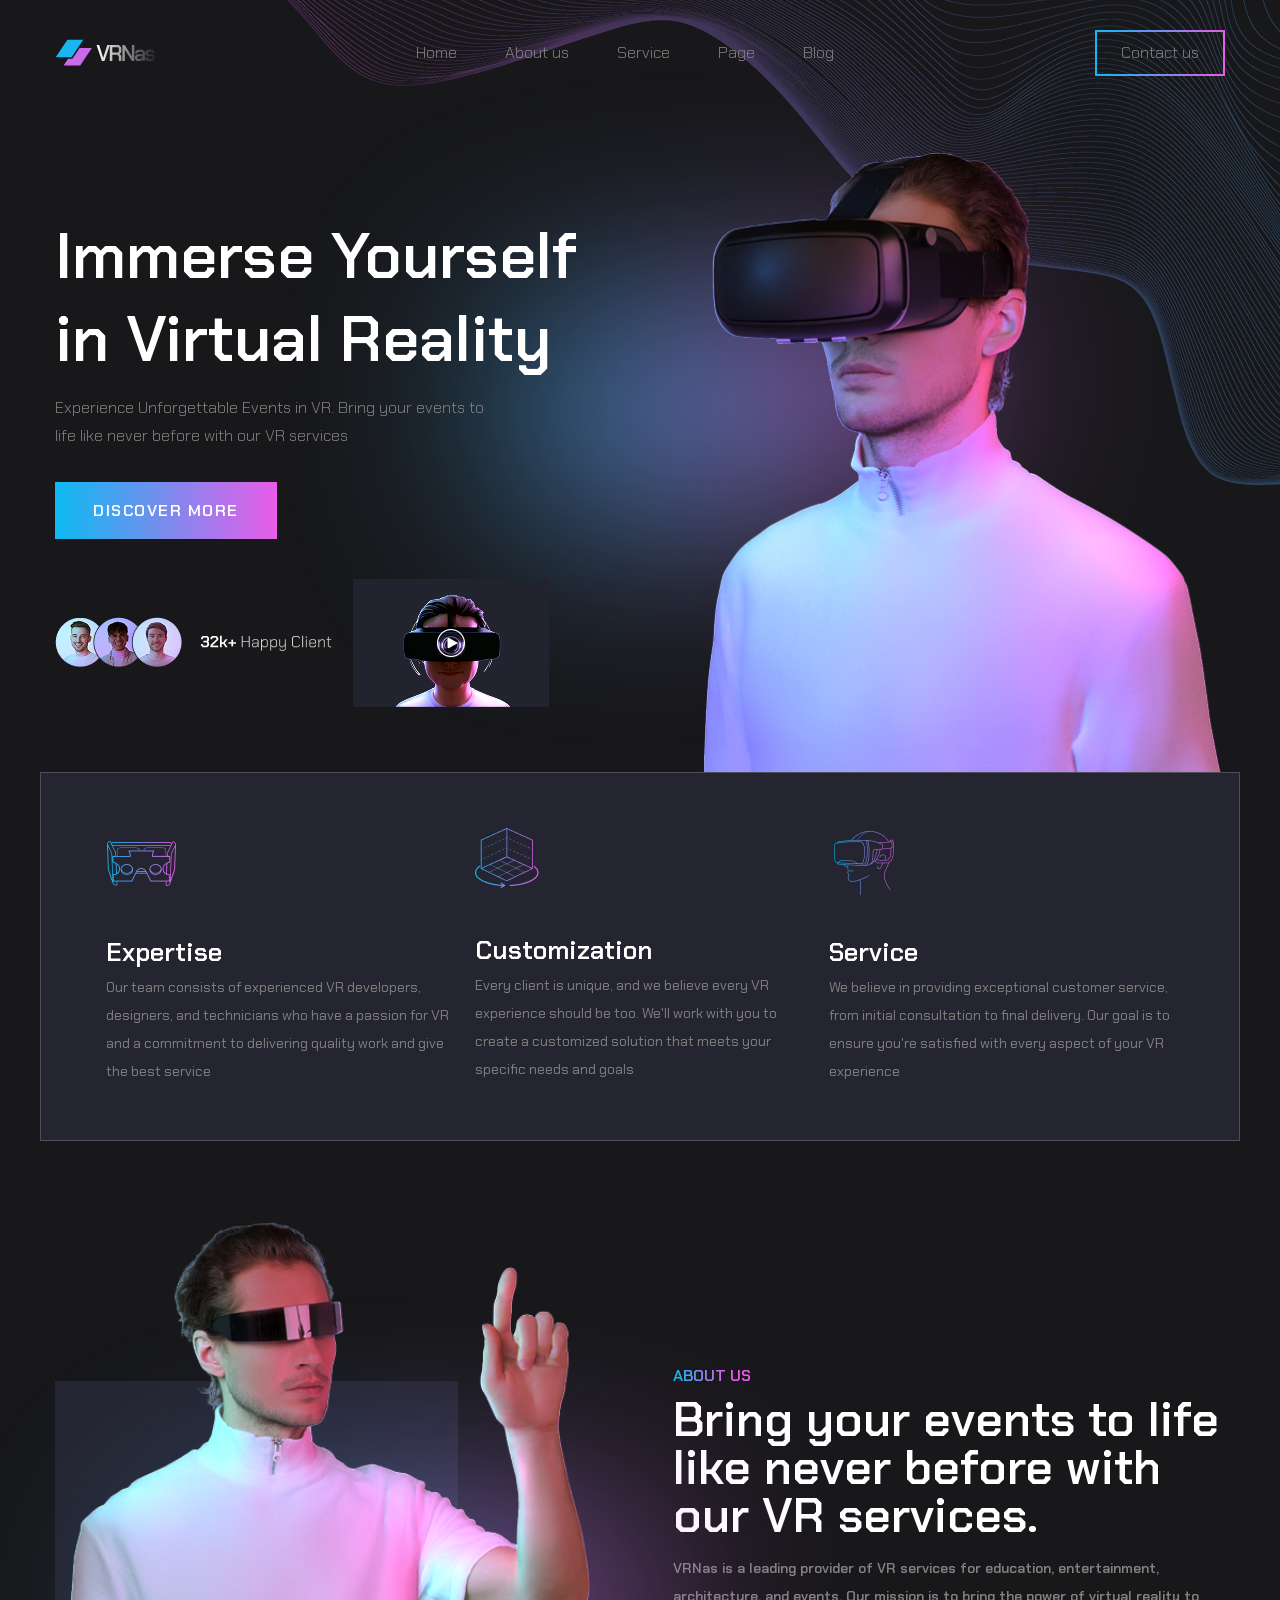
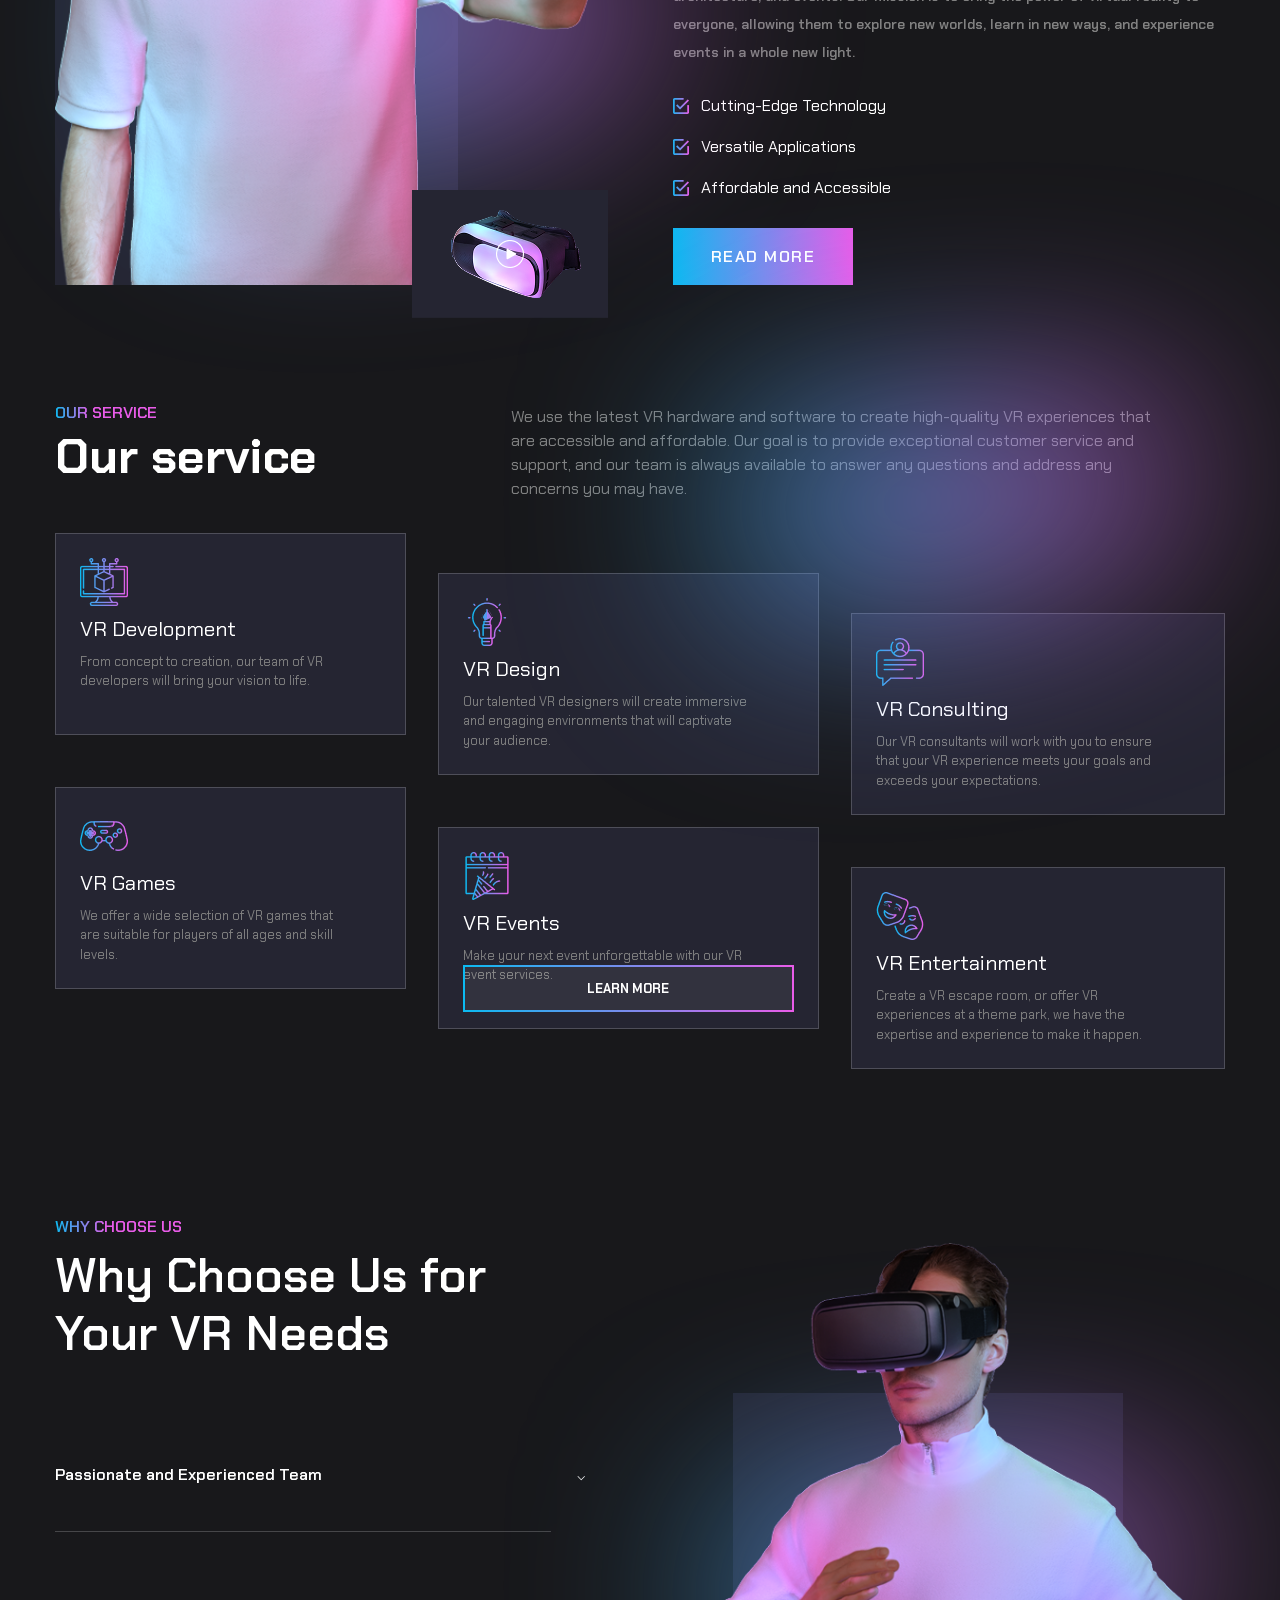
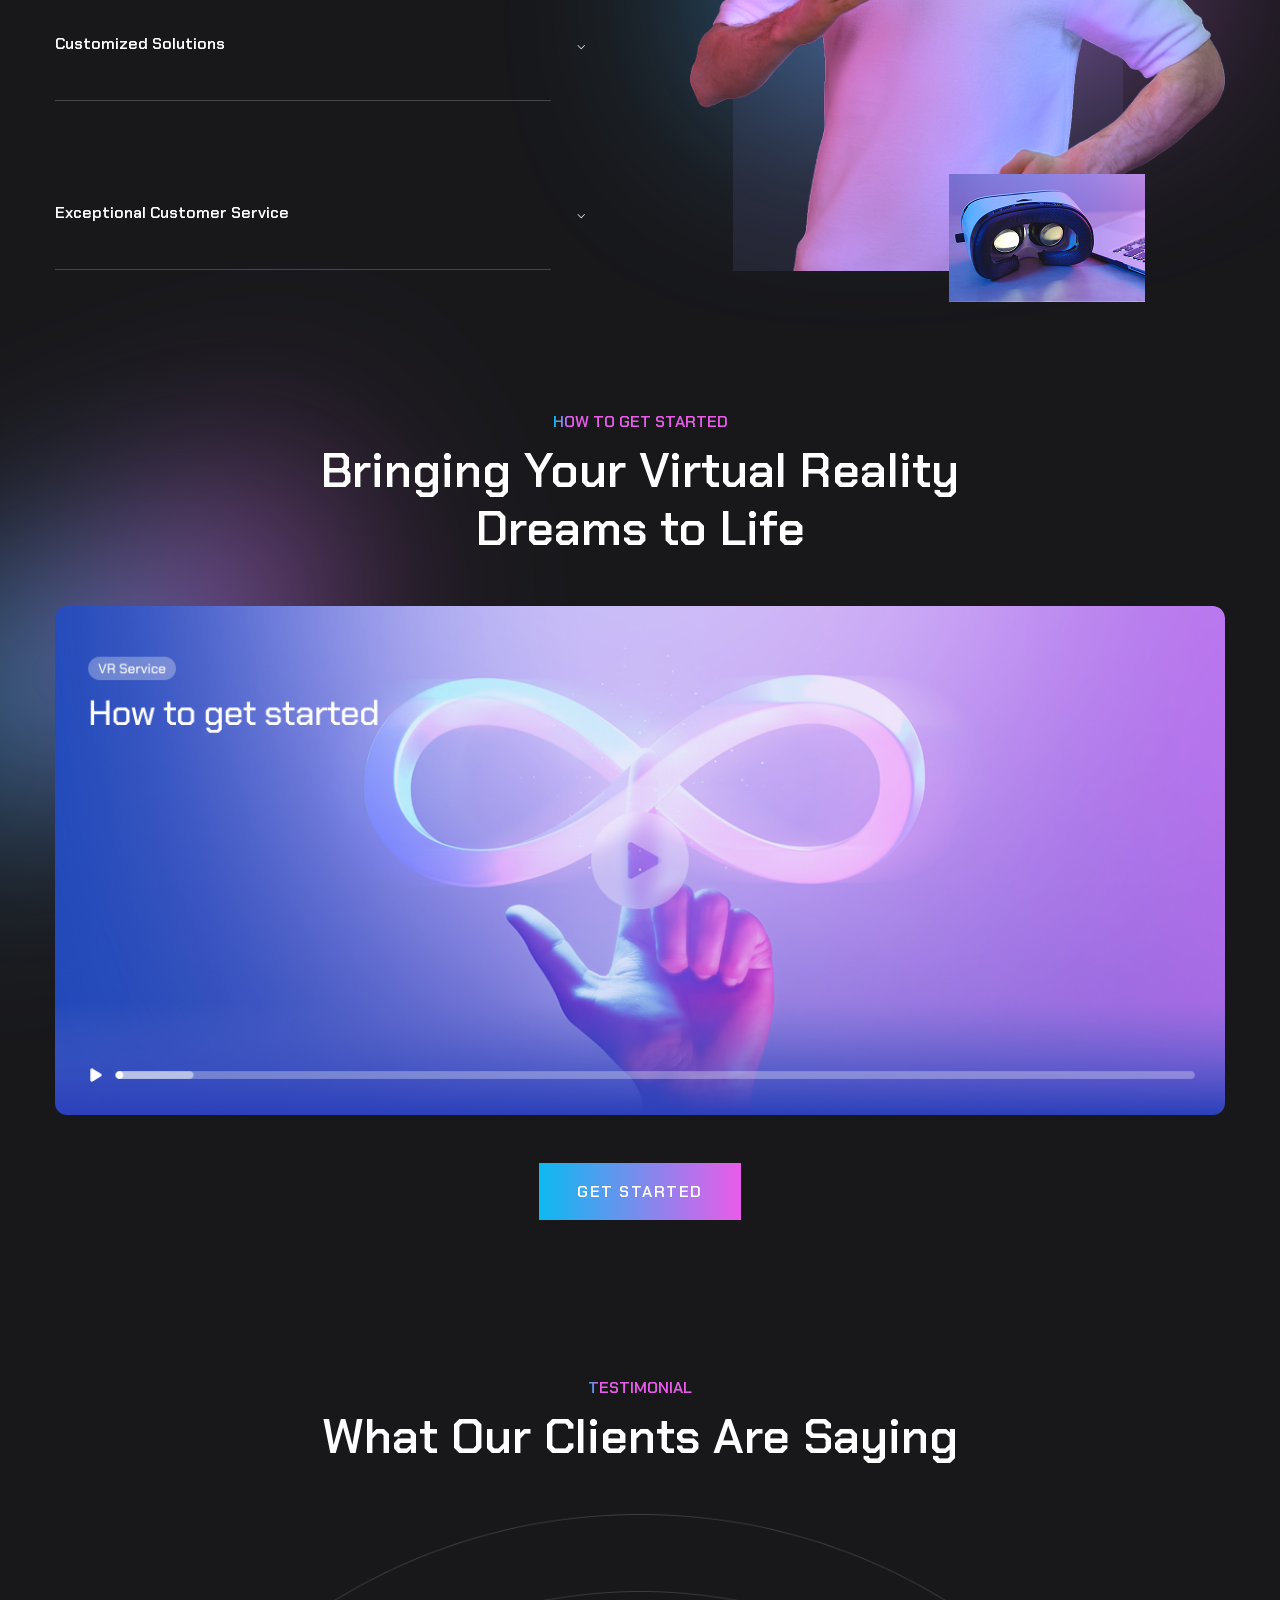
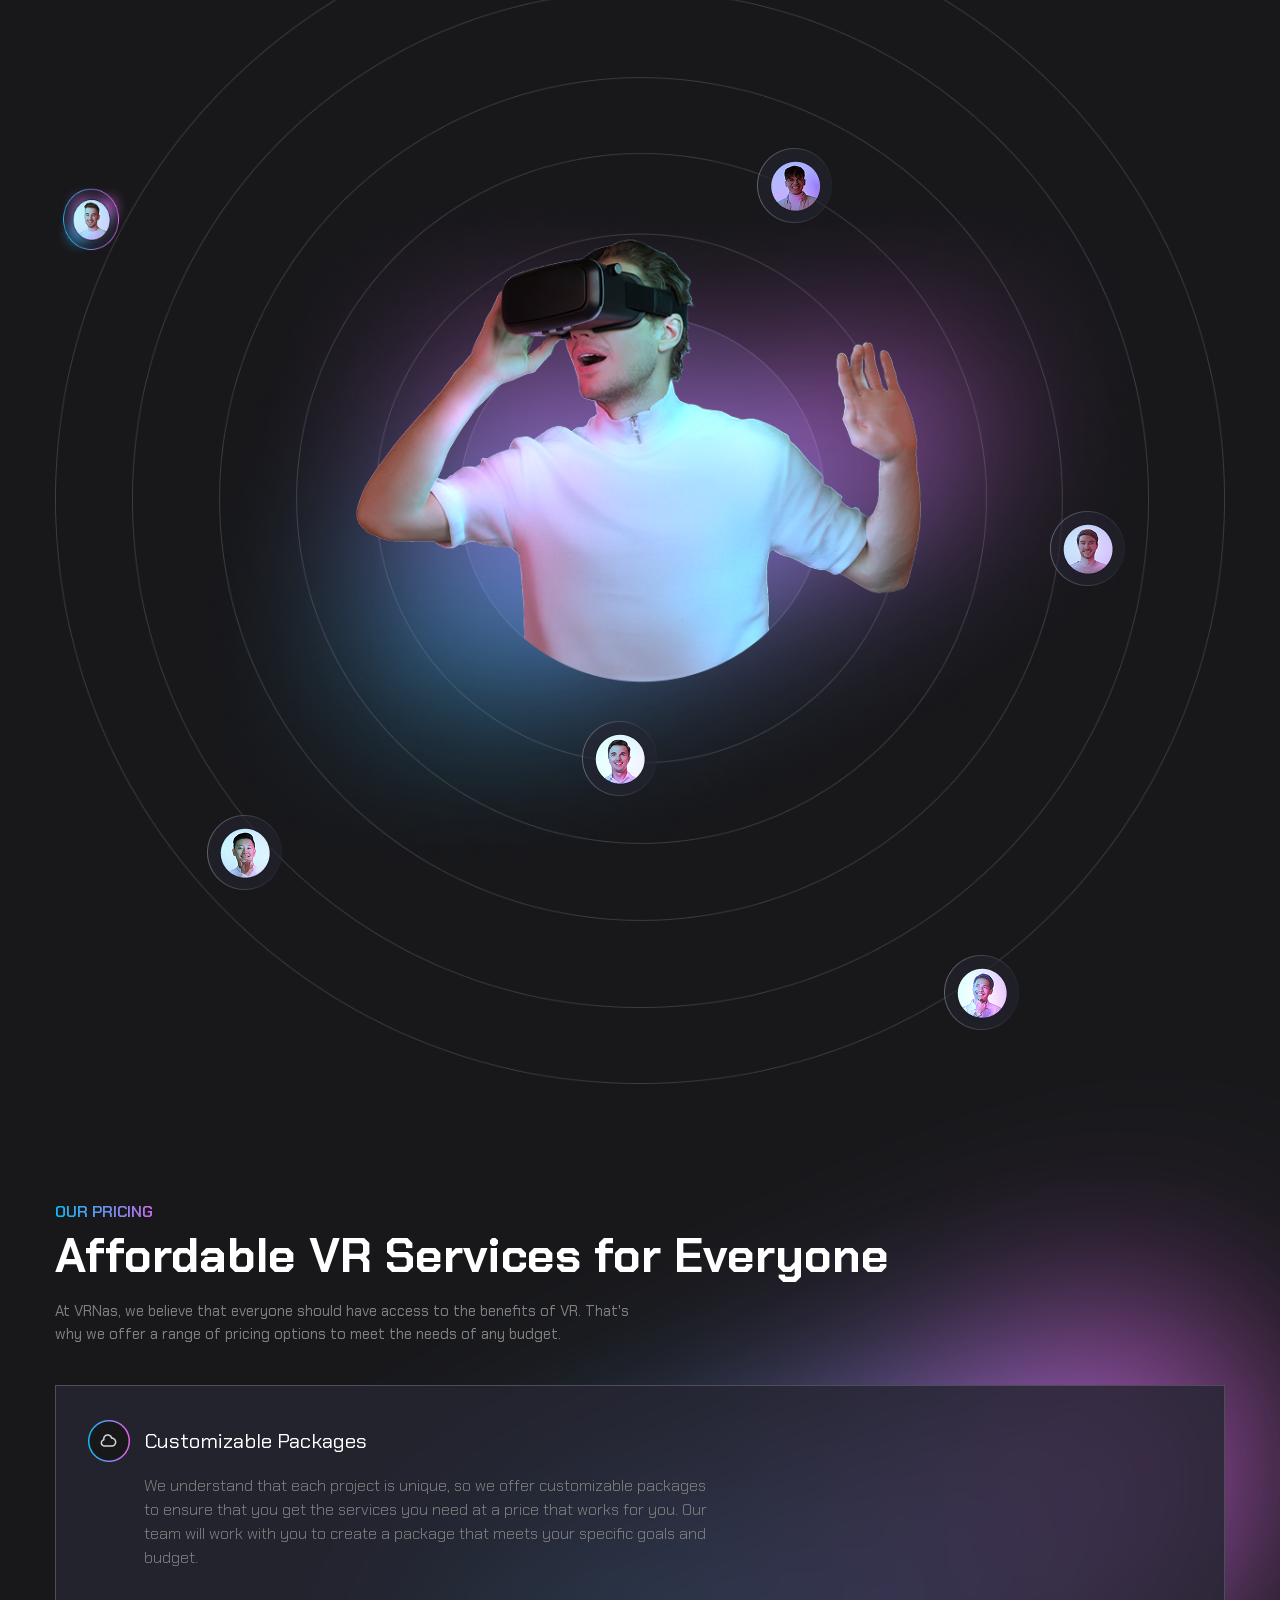
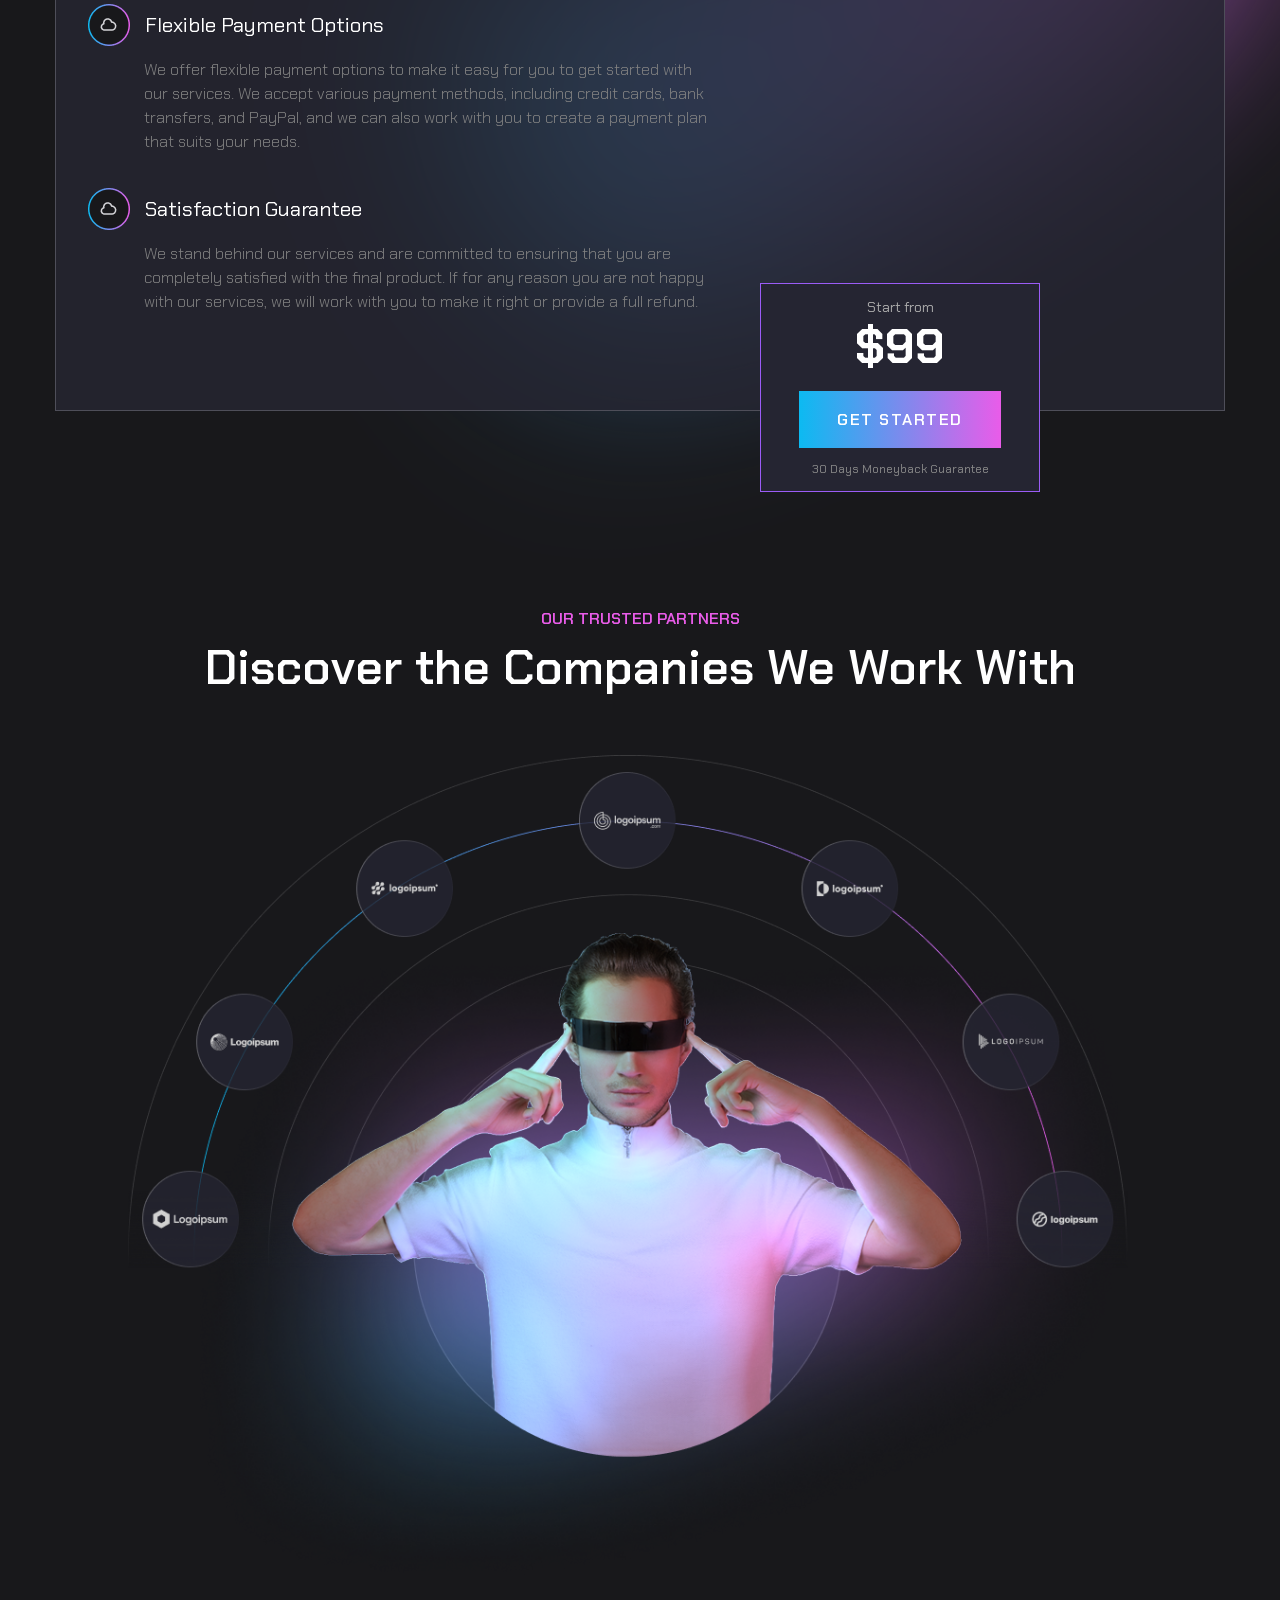
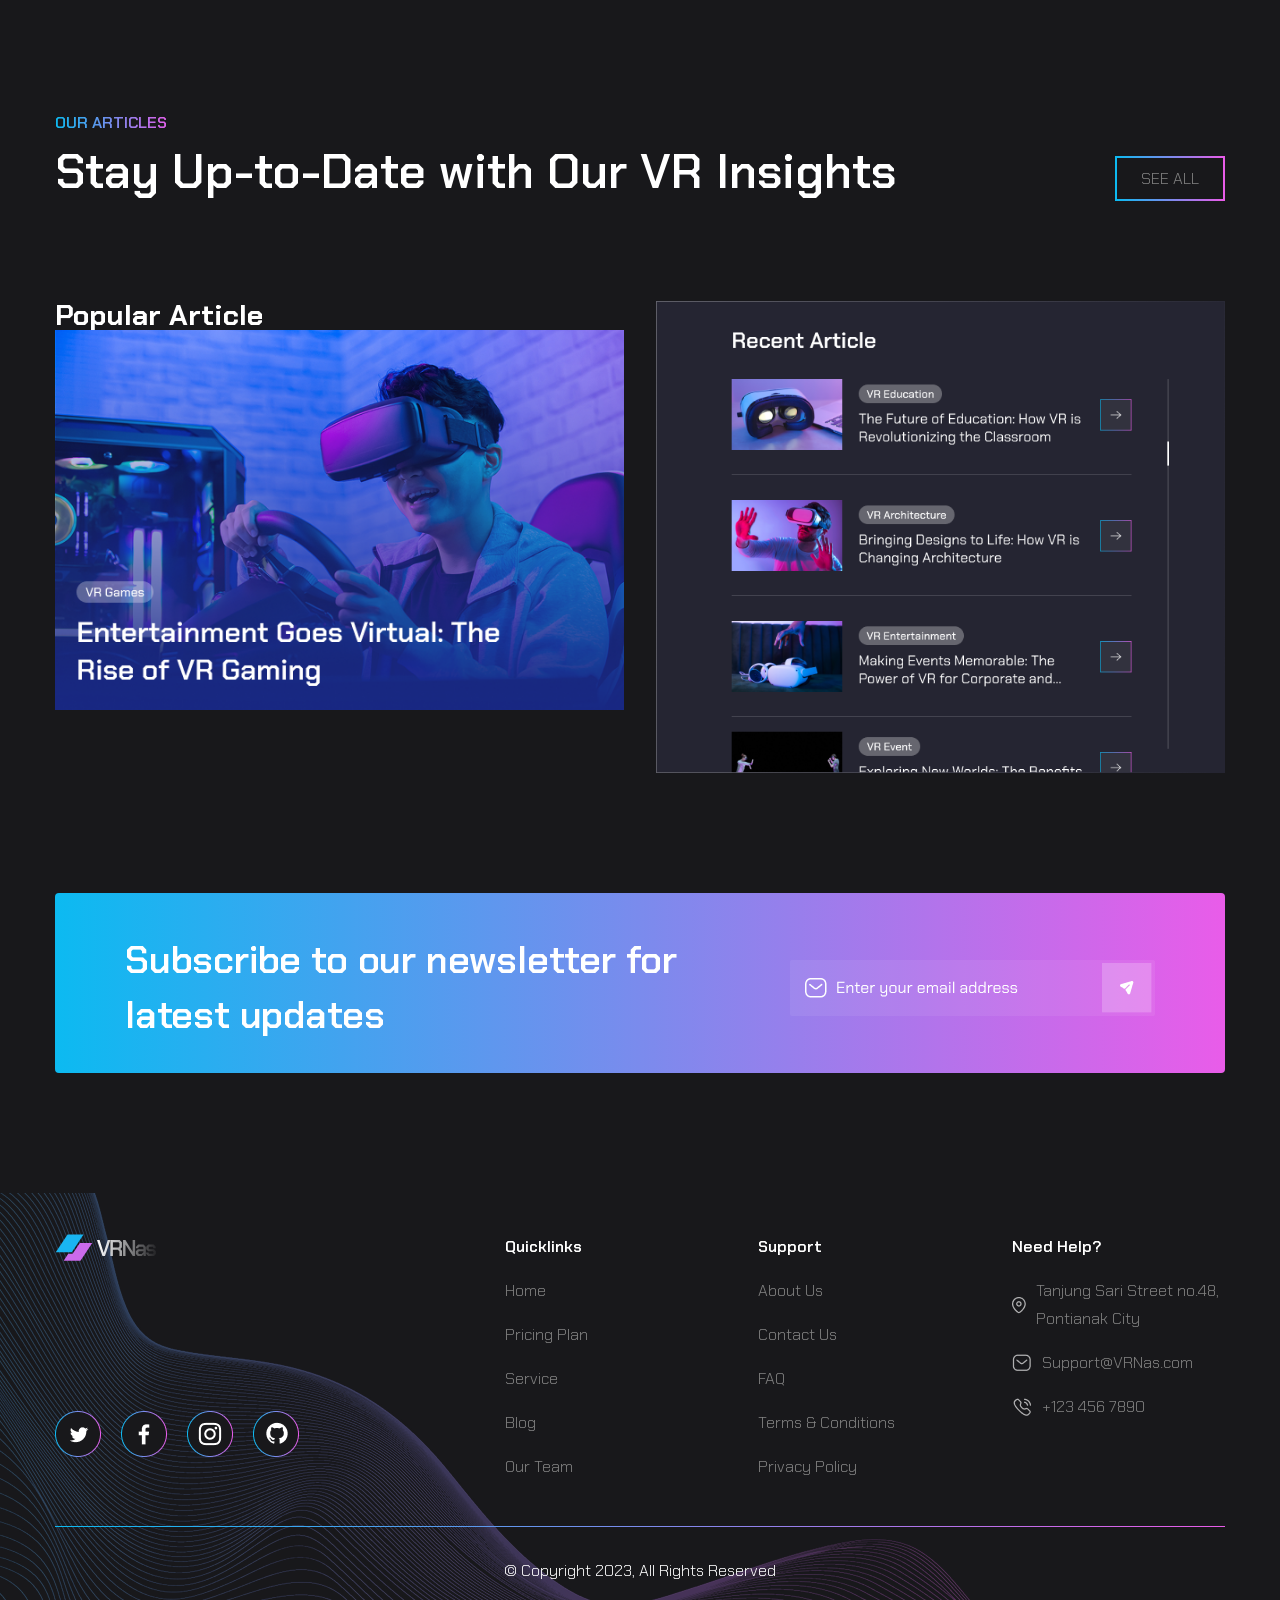
==== commit 0a67d089: "feat(frontend): add drop-down lists to main-whyChooseUs section *Add css for drop-down lists *Add Ja" ====
--- a/frontend/index.html
+++ b/frontend/index.html
@@ -77,9 +77,6 @@
                     <img class="main-top__img-man" src="static/img/main/main-top/man.png" alt="">
                 </div>
             </div>
-            <div class="main-top__assets">
-                <!-- <img src="static/img/main/main-top/Assets.png" alt=""> -->
-            </div>
         </div>
         <div class="main-chooseUs">
             <div class="main-chooseUs__inner">
@@ -192,9 +189,37 @@
                 <div class="main-whyChooseUs__text">
                     <h4>WHY CHOOSE US</h4>
                     <h2>Why Choose Us for Your VR Needs</h2>
-                    <span>Passionate and Experienced Team</span>
-                    <span>Customized Solutions</span>
-                    <span>Exceptional Customer Service</span>
+                    <div class="main-whyChooseUs__list">
+                        <div class="main-whyChooseUs__item">
+                            <div class="main-whyChooseUs__question">
+                                <span>Passionate and Experienced Team</span>
+                                <div class="main-whyChooseUs__arrow"></div>
+                            </div>
+                            <div class="main-whyChooseUs__answer">
+                                <p>We are proud of our team of VR experts who are passionate about VR and dedicated to delivering the highest quality work. Our team consists of experienced VR developers, designers, and technicians who have a proven track record of creating immersive and engaging VR experiences.</p>
+                            </div>
+                        </div>
+
+                        <div class="main-whyChooseUs__item">
+                            <div class="main-whyChooseUs__question">
+                                <span>Customized Solutions</span>
+                                <div class="main-whyChooseUs__arrow"></div>
+                            </div>
+                            <div class="main-whyChooseUs__answer">
+                                <p>Lorem ipsum, dolor sit amet consectetur adipisicing elit. Ducimus inventore, quo itaque qui, magnam est doloribus obcaecati neque architecto tempora ea atque exercitationem ex doloremque quam? Nobis iure adipisci distinctio aut labore nemo molestiae quo minima ab fugit. Architecto fugit eius sapiente ab officiis molestias repudiandae suscipit quae aperiam tempora.</p>
+                            </div>
+                        </div>
+
+                        <div class="main-whyChooseUs__item">
+                            <div class="main-whyChooseUs__question">
+                            <span>Exceptional Customer Service</span>
+                                <div class="main-whyChooseUs__arrow"></div>
+                            </div>
+                            <div class="main-whyChooseUs__answer">
+                                <p>Saepe soluta fugit, qui ullam totam adipisci nisi in veniam mollitia, dolorum quaerat impedit recusandae quod dignissimos debitis vel, expedita magnam rerum.</p>
+                            </div>
+                        </div>
+                    </div>
                 </div>
                 <div class="main-whyChooseUs__img">
                     <img class="main-whyChooseUs__img-man" src="static/img/main/main-whyChooseUs/man.png" alt="">
--- a/frontend/static/css/main.css
+++ b/frontend/static/css/main.css
@@ -627,8 +627,6 @@
     margin-bottom: 32px;
 }
 
-/* accordion items */
-
 .main-whyChooseUs__text span {
     font-family: 'Chakra Petch', sans-serif;
     color: rgba(255, 255, 255, 1);
@@ -643,12 +641,6 @@
     font-weight: 600;
 }
 
-.main-whyChooseUs__text span::after {
-    content: '⌵';
-    font-size: 0.8rem;
-    color: rgba(255, 255, 255);
-}
-
 .main-whyChooseUs__img {
     flex: 0 1 50%;
     position: relative;
@@ -677,6 +669,64 @@
     right: 15%;
     z-index: 4;
     width: 196px;
+}
+
+.main-whyChooseUs__list {
+    display: flex;
+    flex-direction: column;
+    gap: 8px;
+}
+
+.main-whyChooseUs__question {
+    display: flex;
+    align-items: center;
+    justify-content: space-between;
+    gap: 20px;
+    padding: 24px 0;
+    cursor: pointer;
+}
+
+.main-whyChooseUs__question span{
+    font-size: 16px;
+}
+
+.main-whyChooseUs__item.active .main-whyChooseUs__question span{
+    color: white;
+}
+ 
+.main-whyChooseUs__arrow {
+    width: 20px;
+    height: 20px;
+    display: flex;
+    align-items: center;
+    justify-content: center;
+    transition: transform 0.3s ease;
+}
+ 
+.main-whyChooseUs__arrow::after {
+    content: '⌵';
+    transition: transform 0.3s
+}
+ 
+.main-whyChooseUs__item.active .main-whyChooseUs__arrow::after {
+    transform: rotate(-180deg)
+}
+ 
+.main-whyChooseUs__answer {
+    max-height: 0;
+    overflow: hidden;
+    transition: max-height 0.4s ease, padding 0.3s ease;
+}
+ 
+.main-whyChooseUs__answer p {
+    font-size: 15px;
+    font-weight: 300;
+    line-height: 1.75;
+    color: #818181;
+}
+ 
+.main-whyChooseUs__item.active .main-whyChooseUs__answer {
+    max-height: 300px;
 }
 
 .main-HowToGetStarted {
@@ -875,21 +925,6 @@
     width: 100%;
 }
 
-/* TODO движение вместе с блоком */
-.main-OurPricing__card {
-    border: 1px solid #9b5cf6;
-    padding: 1rem 2rem;
-    text-align: center;
-    background: rgba(37, 37, 50);
-    width: 80%;
-    max-width: 280px;
-    margin: 3rem auto 0 auto;
-    bottom: 10%;
-    left: 20%;
-    position: relative;
-    z-index: 3;
-}
-
 .main-OurPricing__text h2 {
     font-family: 'Chakra Petch', sans-serif;
     color: white;
@@ -960,19 +995,6 @@
 .main-OurArticles {
     padding: 0 0 120px;
     position: relative;
-}
-
-/* bg glow bottom */
-.main-OurArticles::before {
-    content: '';
-    position: absolute;
-    bottom: -40%;
-    left: 0;
-    width: 1100px;
-    height: 721px;
-    background: url('../img/hero/bg.svg') top right no-repeat;
-    z-index: -2;
-    pointer-events: none;
 }
 
 .main-OurArticles__inner {
@@ -1216,6 +1238,10 @@
     .main-aboutUs__text>span:first-of-type {
         font-size: 36px;
     }
+    .main-OurArticles{
+        display: flex;
+        flex-direction: column;
+    }
 }
 
 @media (max-width: 991px) {
@@ -1252,8 +1278,6 @@
     .main-chooseUs__customization,
     .main-chooseUs__service {
         padding: 0 0 32px;
-        border-right: none;
-        border-bottom: 1px solid rgba(255, 255, 255, 0.12);
     }
 
     .main-chooseUs__service {
@@ -1313,10 +1337,6 @@
     .main-OurPricing__body {
         flex-direction: column;
         gap: 40px;
-    }
-
-    .main-OurPricing__img-col {
-        display: none;
     }
 
     .main-OurTrustedPartners h2 {
